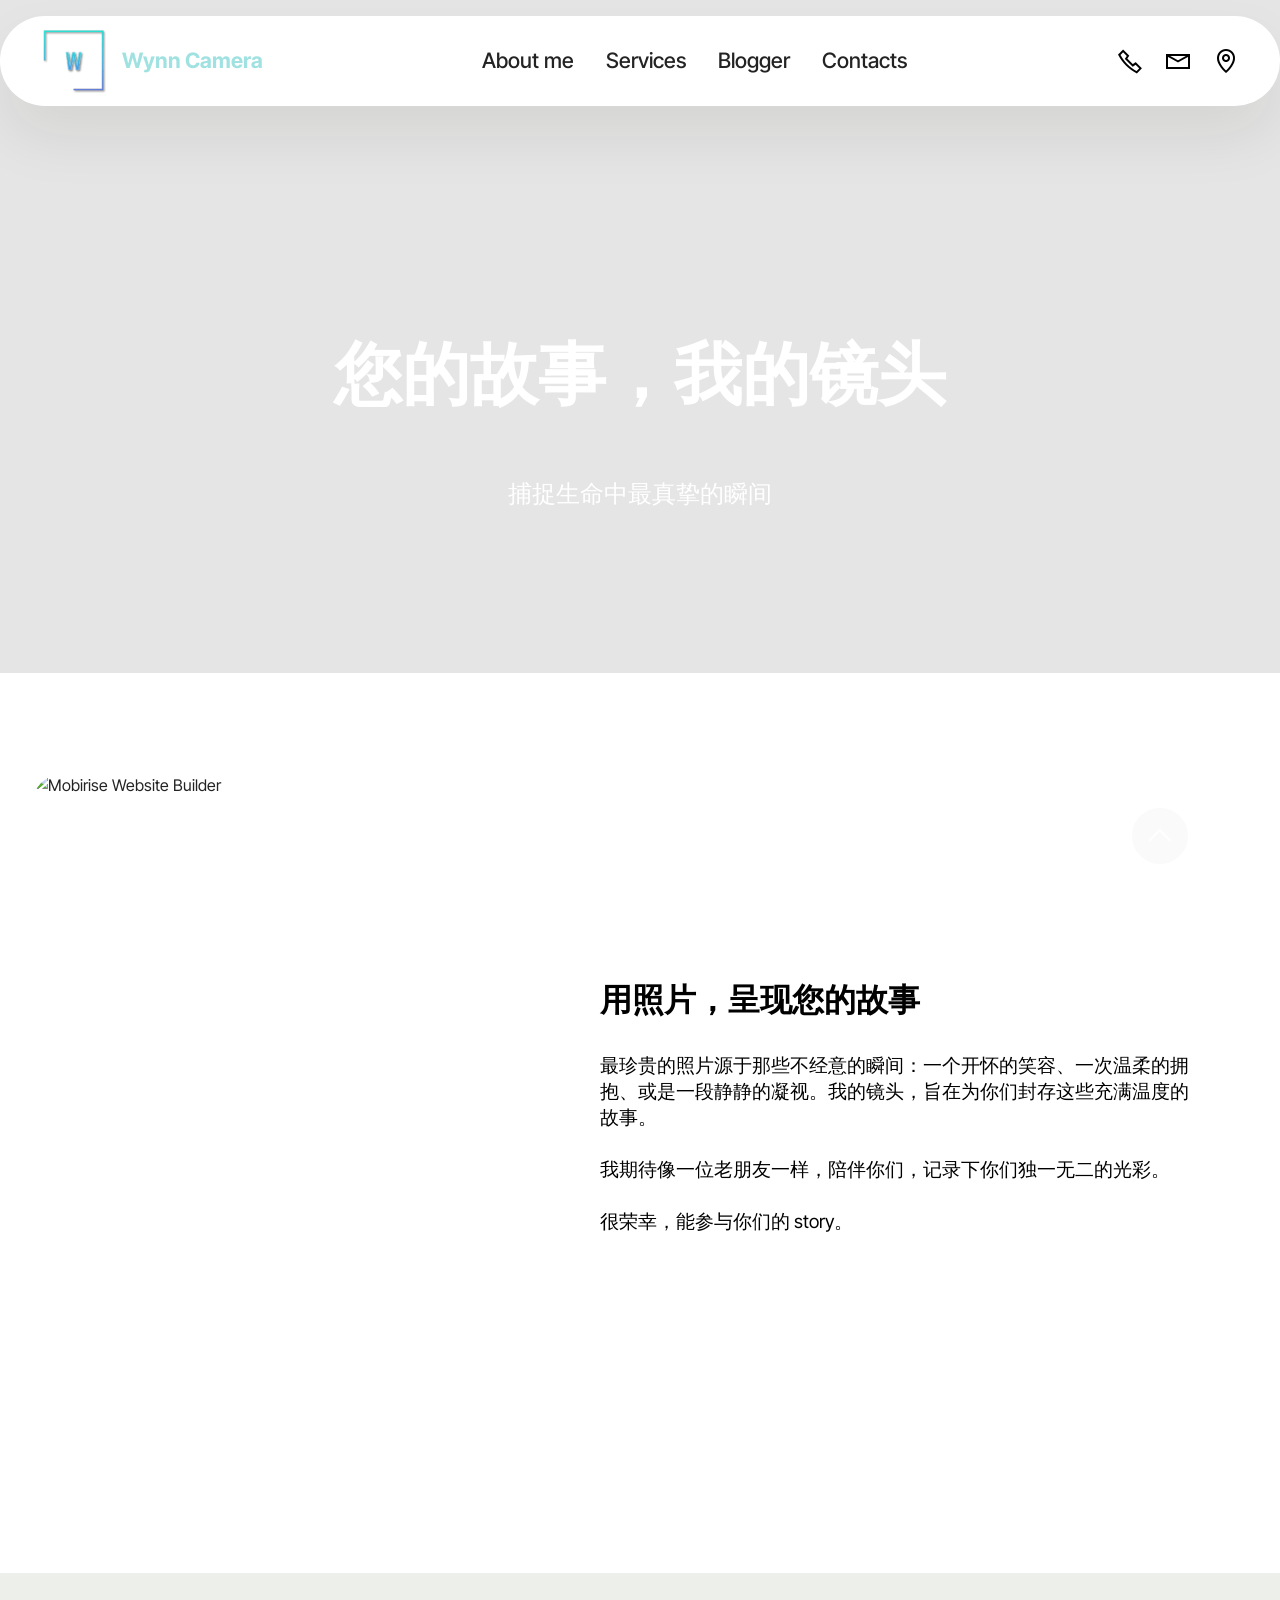
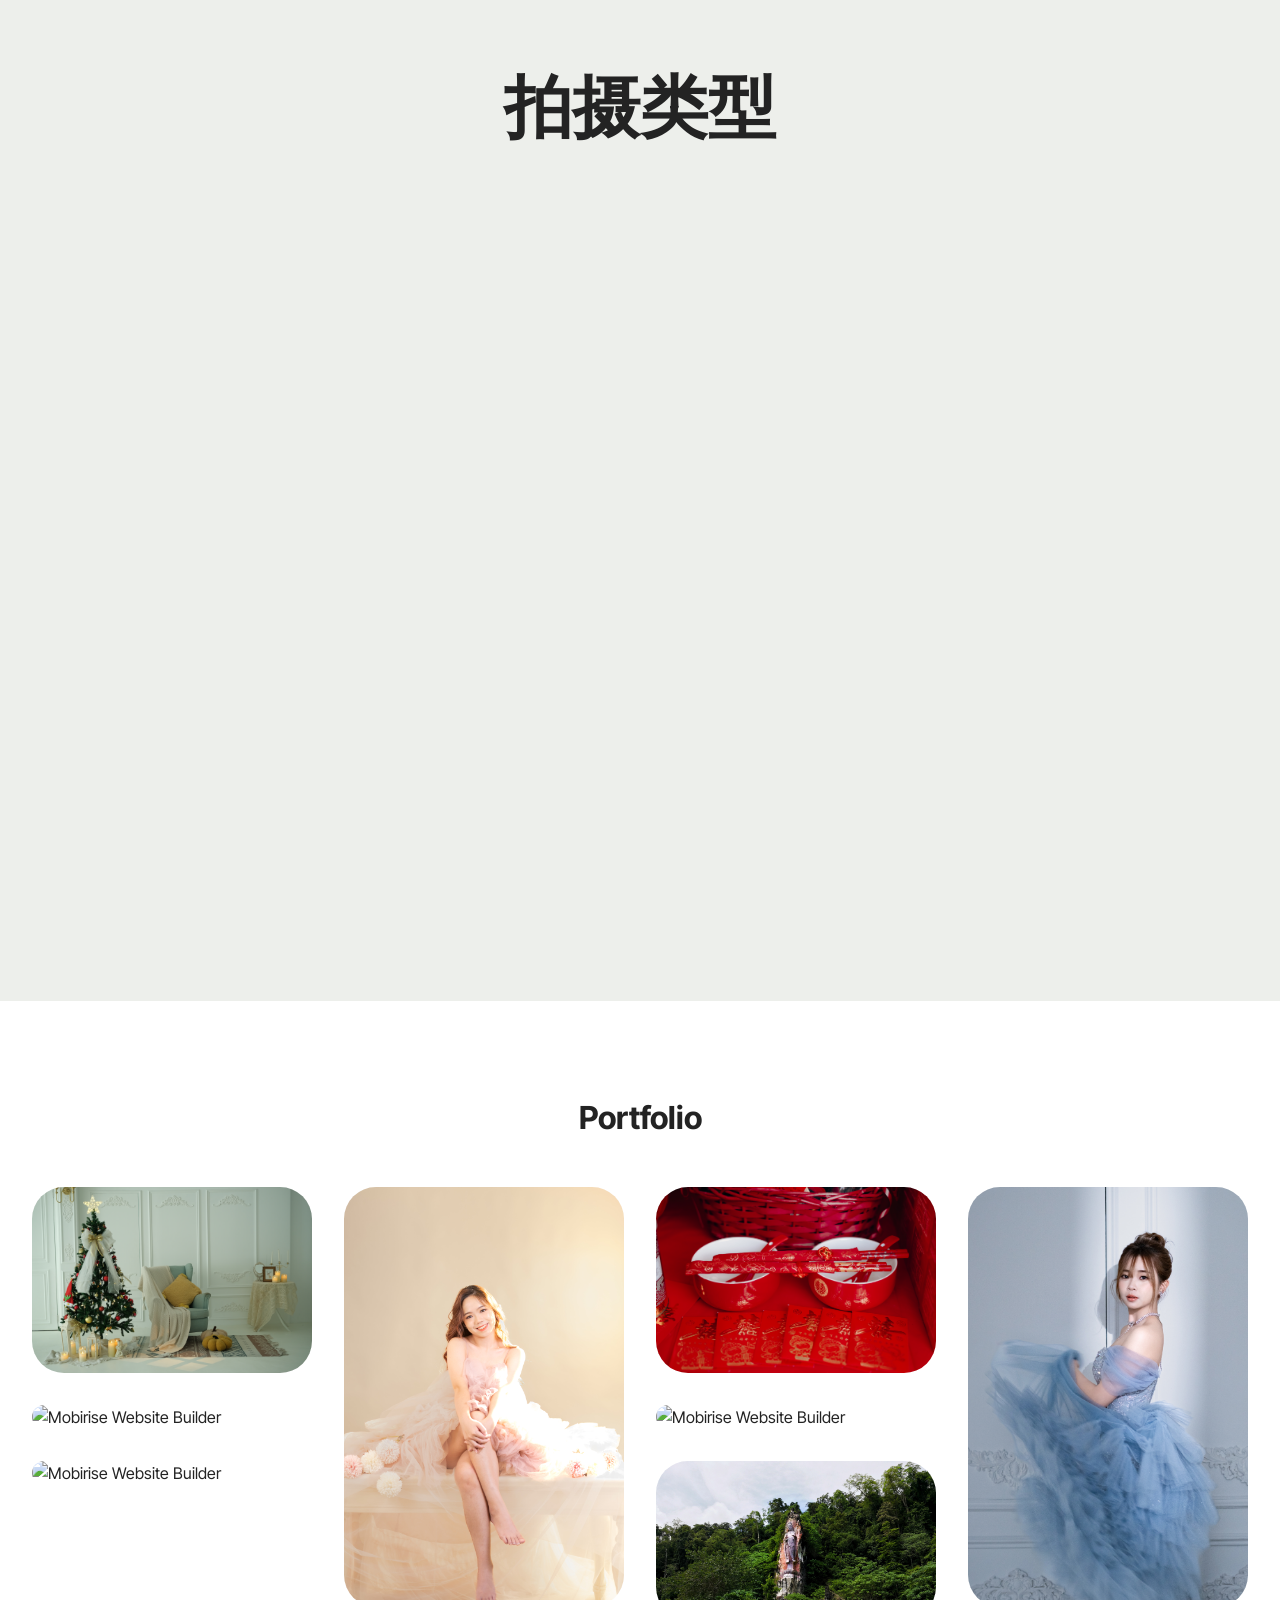
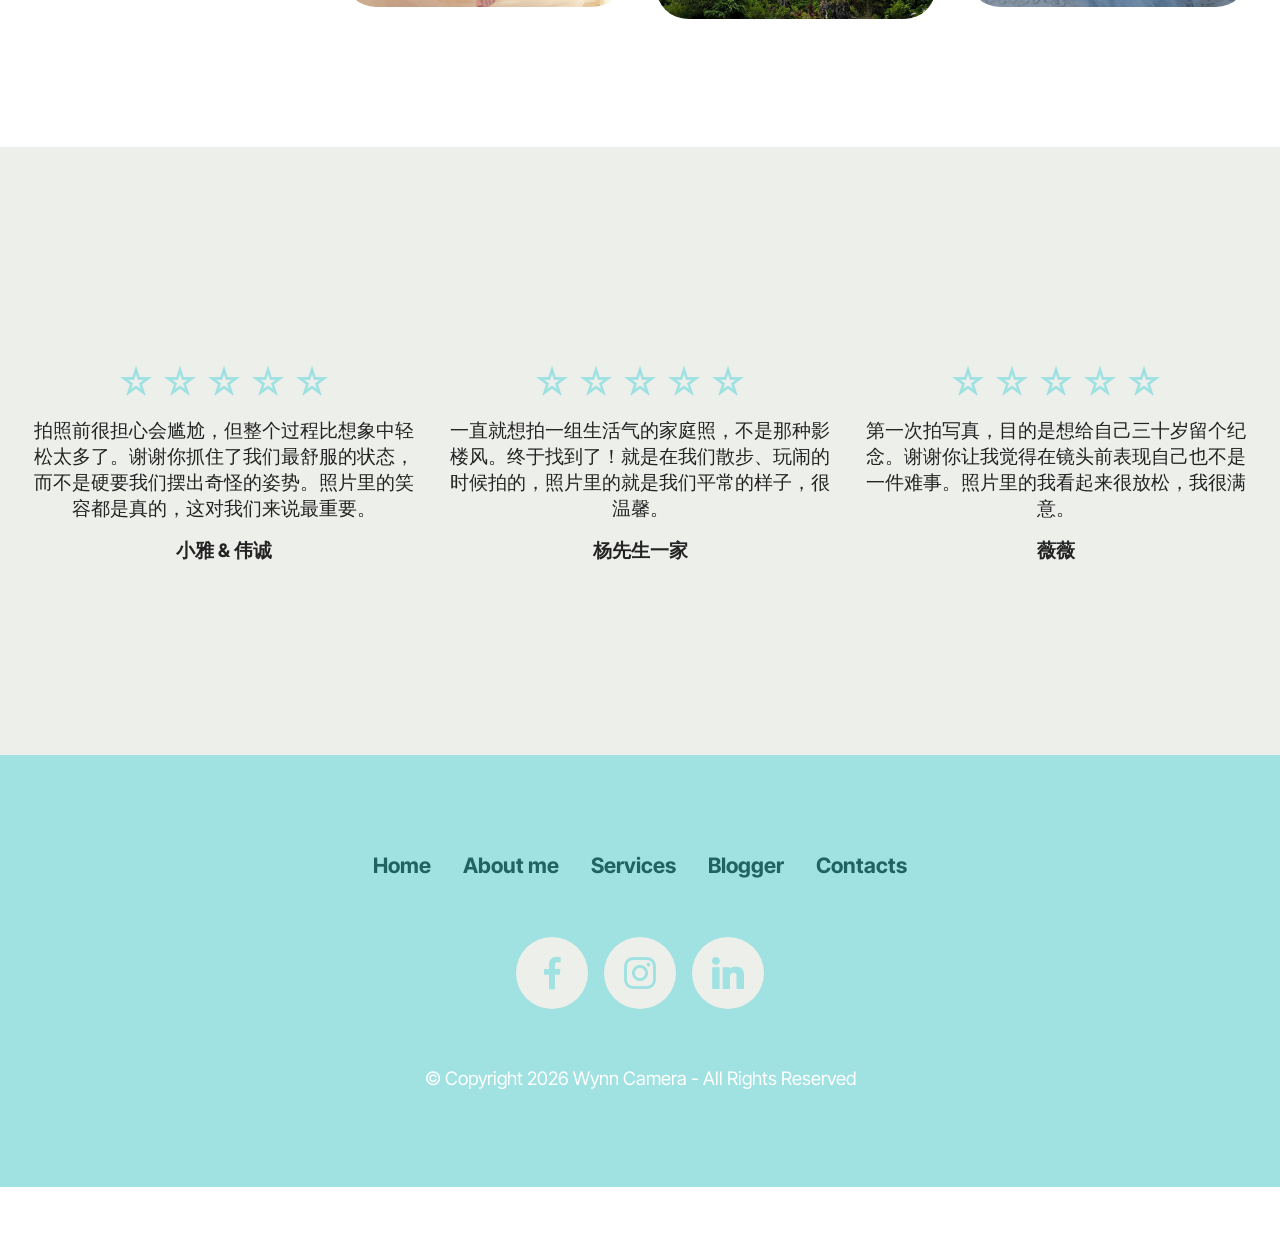
==== index.html @ 0cdae3e5 "create github pages" ====
<!DOCTYPE html>
<html  >
<head>
  <!-- Site made with Mobirise Website Builder v6.0.6, https://mobirise.com -->
  <meta charset="UTF-8">
  <meta http-equiv="X-UA-Compatible" content="IE=edge">
  <meta name="generator" content="Mobirise v6.0.6, mobirise.com">
  <meta name="twitter:card" content="summary_large_image"/>
  <meta name="twitter:image:src" content="assets/images/index-meta.png">
  <meta property="og:image" content="assets/images/index-meta.png">
  <meta name="twitter:title" content="Home">
  <meta name="viewport" content="width=device-width, initial-scale=1, minimum-scale=1">
  <link rel="shortcut icon" href="assets/images/picture1-96x95.png" type="image/x-icon">
  <meta name="description" content="我是Wynn，一名用镜头书写故事的摄影师。

我深信，最具感染力的影像，源于那些未加修饰的瞬间与真挚流露的情感。我的镜头，始终热衷于追寻这份真实——无论是婚礼上喜悦的泪水、家庭相聚时的欢声笑语，还是个人独处时的宁静沉思。

于我而言，每一次快门按下，都是一次心灵的对话。我致力于成为一个故事的忠实记录者，通过自然的光影和充满温度的构图，为您封存一段时光，酿造一份可供一生回味的记忆。

我期待与您相遇，共同创作。">
  
  
  <title>Home</title>
  <link rel="stylesheet" href="assets/web/assets/mobirise-icons2/mobirise2.css">
  <link rel="stylesheet" href="assets/bootstrap/css/bootstrap.min.css">
  <link rel="stylesheet" href="assets/bootstrap/css/bootstrap-grid.min.css">
  <link rel="stylesheet" href="assets/bootstrap/css/bootstrap-reboot.min.css">
  <link rel="stylesheet" href="assets/animatecss/animate.css">
  <link rel="stylesheet" href="assets/dropdown/css/style.css">
  <link rel="stylesheet" href="assets/socicon/css/styles.css">
  <link rel="stylesheet" href="assets/theme/css/style.css">
  <link rel="stylesheet" href="assets/gallery/style.css">
  <link rel="preload" href="https://fonts.googleapis.com/css?family=Inter+Tight:100,200,300,400,500,600,700,800,900,100i,200i,300i,400i,500i,600i,700i,800i,900i&display=swap" as="style" onload="this.onload=null;this.rel='stylesheet'">
  <noscript><link rel="stylesheet" href="https://fonts.googleapis.com/css?family=Inter+Tight:100,200,300,400,500,600,700,800,900,100i,200i,300i,400i,500i,600i,700i,800i,900i&display=swap"></noscript>
  <link rel="preload" as="style" href="assets/mobirise/css/mbr-additional.css?v=aPTUqn"><link rel="stylesheet" href="assets/mobirise/css/mbr-additional.css?v=aPTUqn" type="text/css">

  
  
  
</head>
<body>
  
  <section data-bs-version="5.1" class="menu menu2 cid-uWyZ0Zr5qA" once="menu" id="menu02-m">
	

	<nav class="navbar navbar-dropdown navbar-fixed-top navbar-expand-lg">
		<div class="container">
			<div class="navbar-brand">
				<span class="navbar-logo">
					<a href="index.html">
						<img src="assets/images/picture1-96x95.png" alt="Mobirise Website Builder" style="height: 4rem;">
					</a>
				</span>
				<span class="navbar-caption-wrap"><a class="navbar-caption text-warning text-primary display-4" href="index.html">Wynn Camera</a></span>
			</div>
			<button class="navbar-toggler" type="button" data-toggle="collapse" data-bs-toggle="collapse" data-target="#navbarSupportedContent" data-bs-target="#navbarSupportedContent" aria-controls="navbarNavAltMarkup" aria-expanded="false" aria-label="Toggle navigation">
				<div class="hamburger">
					<span></span>
					<span></span>
					<span></span>
					<span></span>
				</div>
			</button>
			<div class="collapse navbar-collapse" id="navbarSupportedContent">
				<ul class="navbar-nav nav-dropdown nav-right" data-app-modern-menu="true"><li class="nav-item"><a class="nav-link link text-black text-primary display-4" href="about.html">About me</a></li><li class="nav-item"><a class="nav-link link text-black text-primary display-4" href="services.html">Services</a></li><li class="nav-item">
						<a class="nav-link link text-black text-primary display-4" href="blogger.html" aria-expanded="false">Blogger</a>
					</li>
					
					<li class="nav-item">
						<a class="nav-link link text-black text-primary display-4" href="contact.html">Contacts</a>
					</li></ul>
				<div class="icons-menu">
					<a class="iconfont-wrapper" href="https://mobiri.se">
						<span class="p-2 mbr-iconfont mobi-mbri-phone mobi-mbri"></span>
					</a>
					<a class="iconfont-wrapper" href="https://mobiri.se">
						<span class="p-2 mbr-iconfont mobi-mbri-letter mobi-mbri"></span>
					</a>
					<a class="iconfont-wrapper" href="https://mobiri.se">
						<span class="p-2 mbr-iconfont mobi-mbri-map-pin mobi-mbri"></span>
					</a>
					
				</div>
				
			</div>
		</div>
	</nav>
</section>

<section data-bs-version="5.1" class="header16 cid-uWyzbHenG1" id="header17-a">
  
  <div class="mbr-overlay" style="opacity: 0.1; background-color: rgb(0, 0, 0);"></div>
  <div class="container-fluid">
    <div class="row">
      <div class="content-wrap col-12 col-md-12">
        <h1 class="mbr-section-title mbr-fonts-style mbr-white mb-4 display-1">
          <strong>您的故事，我的镜头<br></strong></h1>
        <h2 class="mbr-section-subtitle mbr-fonts-style mbr-white mb-4 display-5">
          <br>捕捉生命中最真挚的瞬间<br><br><br>
        </h2>
        
        
      </div>
    </div>
  </div>
</section>

<section data-bs-version="5.1" class="start article05 cid-uWz5OKNVXx mbr-fullscreen" id="article05-s">
  

  
  

  <div class="container">
    <div class="row justify-content-center align-items-center">
      <div class="col-12">
        <div class="card-wrapper">
          <div class="row">
            <div class="col-12 col-md-12 col-lg-5 image-wrapper">
              <img class="w-100" src="assets/images/dscf4453.png" alt="Mobirise Website Builder">
            </div>
            <div class="col-12 col-lg col-md-12">
              <div class="text-wrapper align-left">
                <h1 class="mbr-section-title mbr-fonts-style mb-4 display-2"><strong>用照片，呈现您的故事</strong></h1>
                <p class="mbr-text mbr-fonts-style mb-4 display-7">最珍贵的照片源于那些不经意的瞬间：一个开怀的笑容、一次温柔的拥抱、或是一段静静的凝视。我的镜头，旨在为你们封存这些充满温度的故事。
<br>
<br>我期待像一位老朋友一样，陪伴你们，记录下你们独一无二的光彩。
<br>
<br>很荣幸，能参与你们的 story。<br>
                </p>
                
              </div>
            </div>
          </div>
        </div>
      </div>
    </div>
  </div>
</section>

<section data-bs-version="5.1" class="features6 start cid-uWz5GoYG9D" id="features06-r">
	
	
	<div class="container">
		<div class="row justify-content-center">
			<div class="col-12 content-head">
				<div class="mbr-section-head mb-5">
					<h4 class="mbr-section-title mbr-fonts-style align-center mb-0 display-1"><strong>拍摄类型</strong></h4>
					
					
				</div>
			</div>
		</div>
		<div class="row">
			<div class="item features-image col-12 col-md-6 col-lg-4 active">
				<div class="item-wrapper">
					<div class="item-img">
						<img src="assets/images/dscf7198.jpg" alt="Mobirise Website Builder" data-slide-to="0" data-bs-slide-to="0">
					</div>
					<div class="item-content">
						<h5 class="item-title mbr-fonts-style display-5">
							<strong>室内外拍摄</strong></h5>
						<p class="mbr-text mbr-fonts-style display-7">
							自然光与专业棚的完美结合，诠释你最本真的美。
						</p>
						
					</div>
				</div>
			</div><div class="item features-image col-12 col-md-6 col-lg-4">
				<div class="item-wrapper">
					<div class="item-img">
						<img src="assets/images/dscf5207.jpg" alt="Mobirise Website Builder" data-slide-to="1" data-bs-slide-to="1">
					</div>
					<div class="item-content">
						<h5 class="item-title mbr-fonts-style display-5"><strong>现场跟拍</strong></h5>
						<p class="mbr-text mbr-fonts-style display-7">
							为你珍藏婚礼上每一个笑泪交织的真挚情感。
						</p>
						
					</div>
				</div>
			</div><div class="item features-image col-12 col-md-6 col-lg-4">
				<div class="item-wrapper">
					<div class="item-img">
						<img src="assets/images/1574707876144.jpeg" alt="Mobirise Website Builder" data-slide-to="2" data-bs-slide-to="2">
					</div>
					<div class="item-content">
						<h5 class="item-title mbr-fonts-style display-5"><strong>旅拍故事</strong></h5>
						<p class="mbr-text mbr-fonts-style display-7">
							带上爱情，我们去山川湖海，把故事写进照片里。<br>
						</p>
						
					</div>
				</div>
			</div>
			
			
		</div>
	</div>
</section>

<section data-bs-version="5.1" class="gallery1 mbr-gallery cid-uWCz6wbEHB" id="gallery02-1b">   
    
    

    <div class="container-fluid">
        <div class="row justify-content-center">
            <div class="col-12 content-head">
                <div class="mbr-section-head mb-5">
                    <h3 class="mbr-section-title mbr-fonts-style align-center m-0 display-2"><strong>Portfolio</strong></h3>
                    
                </div>
            </div>
        </div>
        <div class="row mbr-gallery mbr-masonry" data-masonry="{&quot;percentPosition&quot;: true }">
            <div class="col-12 col-md-6 col-lg-3 item gallery-image active">
                <div class="item-wrapper" data-toggle="modal" data-bs-toggle="modal" data-target="#uXhOfiPBO3-modal" data-bs-target="#uXhOfiPBO3-modal">
                    <img class="w-100" src="assets/images/dscf8295.jpg" alt="Mobirise Website Builder" data-slide-to="0" data-bs-slide-to="0" data-target="#lb-uXhOfiPBO3" data-bs-target="#lb-uXhOfiPBO3">
                    <div class="icon-wrapper">
                        <span class="mobi-mbri mobi-mbri-search mbr-iconfont mbr-iconfont-btn"></span>
                    </div>
                </div>
                
            </div><div class="col-12 col-md-6 col-lg-3 item gallery-image">
                <div class="item-wrapper" data-toggle="modal" data-bs-toggle="modal" data-target="#uXhOfiPBO3-modal" data-bs-target="#uXhOfiPBO3-modal">
                    <img class="w-100" src="assets/images/dscf7129.jpg" alt="Mobirise Website Builder" data-slide-to="1" data-bs-slide-to="1" data-target="#lb-uXhOfiPBO3" data-bs-target="#lb-uXhOfiPBO3">
                    <div class="icon-wrapper">
                        <span class="mobi-mbri mobi-mbri-search mbr-iconfont mbr-iconfont-btn"></span>
                    </div>
                </div>
                
            </div><div class="col-12 col-md-6 col-lg-3 item gallery-image">
                <div class="item-wrapper" data-toggle="modal" data-bs-toggle="modal" data-target="#uXhOfiPBO3-modal" data-bs-target="#uXhOfiPBO3-modal">
                    <img class="w-100" src="assets/images/dscf4944.jpg" alt="Mobirise Website Builder" data-slide-to="2" data-bs-slide-to="2" data-target="#lb-uXhOfiPBO3" data-bs-target="#lb-uXhOfiPBO3">
                    <div class="icon-wrapper">
                        <span class="mobi-mbri mobi-mbri-search mbr-iconfont mbr-iconfont-btn"></span>
                    </div>
                </div>
                
            </div>
            
            
            <div class="col-12 col-md-6 col-lg-3 item gallery-image">
                <div class="item-wrapper" data-toggle="modal" data-bs-toggle="modal" data-target="#uXhOfiPBO3-modal" data-bs-target="#uXhOfiPBO3-modal">
                    <img class="w-100" src="assets/images/pro-capture-one-31.jpg" alt="Mobirise Website Builder" data-slide-to="3" data-bs-slide-to="3" data-target="#lb-uXhOfiPBO3" data-bs-target="#lb-uXhOfiPBO3">
                    <div class="icon-wrapper">
                        <span class="mobi-mbri mobi-mbri-search mbr-iconfont mbr-iconfont-btn"></span>
                    </div>
                </div>
                
            </div>
            <div class="col-12 col-md-6 col-lg-3 item gallery-image">
                <div class="item-wrapper" data-toggle="modal" data-bs-toggle="modal" data-target="#uXhOfiPBO3-modal" data-bs-target="#uXhOfiPBO3-modal">
                    <img class="w-100" src="assets/images/dscf3987.jpg" alt="Mobirise Website Builder" data-slide-to="4" data-bs-slide-to="4" data-target="#lb-uXhOfiPBO3" data-bs-target="#lb-uXhOfiPBO3">
                    <div class="icon-wrapper">
                        <span class="mobi-mbri mobi-mbri-search mbr-iconfont mbr-iconfont-btn"></span>
                    </div>
                </div>
                
            </div>
            <div class="col-12 col-md-6 col-lg-3 item gallery-image">
                <div class="item-wrapper" data-toggle="modal" data-bs-toggle="modal" data-target="#uXhOfiPBO3-modal" data-bs-target="#uXhOfiPBO3-modal">
                    <img class="w-100" src="assets/images/dscf4231.jpg" alt="Mobirise Website Builder" data-slide-to="5" data-bs-slide-to="5" data-target="#lb-uXhOfiPBO3" data-bs-target="#lb-uXhOfiPBO3">
                    <div class="icon-wrapper">
                        <span class="mobi-mbri mobi-mbri-search mbr-iconfont mbr-iconfont-btn"></span>
                    </div>
                </div>
                
            </div><div class="col-12 col-md-6 col-lg-3 item gallery-image">
                <div class="item-wrapper" data-toggle="modal" data-bs-toggle="modal" data-target="#uXhOfiPBO3-modal" data-bs-target="#uXhOfiPBO3-modal">
                    <img class="w-100" src="assets/images/1572337314339.jpg" alt="Mobirise Website Builder" data-slide-to="6" data-bs-slide-to="6" data-target="#lb-uXhOfiPBO3" data-bs-target="#lb-uXhOfiPBO3">
                    <div class="icon-wrapper">
                        <span class="mobi-mbri mobi-mbri-search mbr-iconfont mbr-iconfont-btn"></span>
                    </div>
                </div>
                
            </div><div class="col-12 col-md-6 col-lg-3 item gallery-image">
                <div class="item-wrapper" data-toggle="modal" data-bs-toggle="modal" data-target="#uXhOfiPBO3-modal" data-bs-target="#uXhOfiPBO3-modal">
                    <img class="w-100" src="assets/images/20230628-dscf0939.jpg" alt="Mobirise Website Builder" data-slide-to="7" data-bs-slide-to="7" data-target="#lb-uXhOfiPBO3" data-bs-target="#lb-uXhOfiPBO3">
                    <div class="icon-wrapper">
                        <span class="mobi-mbri mobi-mbri-search mbr-iconfont mbr-iconfont-btn"></span>
                    </div>
                </div>
                
            </div>
            
        </div>

        <div class="modal mbr-slider" tabindex="-1" role="dialog" aria-hidden="true" id="uXhOfiPBO3-modal">
            <div class="modal-dialog" role="document">
                <div class="modal-content">
                    <div class="modal-body">
                        <div class="carousel slide" id="lb-uXhOfiPBO3" data-interval="5000" data-bs-interval="5000">
                            <div class="carousel-inner">
                                <div class="carousel-item active">
                                    <img class="d-block w-100" src="assets/images/dscf8295.jpg" alt="Mobirise Website Builder">
                                </div><div class="carousel-item">
                                    <img class="d-block w-100" src="assets/images/dscf7129.jpg" alt="Mobirise Website Builder">
                                </div><div class="carousel-item">
                                    <img class="d-block w-100" src="assets/images/dscf4944.jpg" alt="Mobirise Website Builder">
                                </div>
                                
                                
                                <div class="carousel-item">
                                    <img class="d-block w-100" src="assets/images/pro-capture-one-31.jpg" alt="Mobirise Website Builder">
                                </div>
                                <div class="carousel-item">
                                    <img class="d-block w-100" src="assets/images/dscf3987.jpg" alt="Mobirise Website Builder">
                                </div>
                                <div class="carousel-item">
                                    <img class="d-block w-100" src="assets/images/dscf4231.jpg" alt="Mobirise Website Builder">
                                </div><div class="carousel-item">
                                    <img class="d-block w-100" src="assets/images/1572337314339.jpg" alt="Mobirise Website Builder">
                                </div><div class="carousel-item">
                                    <img class="d-block w-100" src="assets/images/20230628-dscf0939.jpg" alt="Mobirise Website Builder">
                                </div>
                                
                            </div>
                            <ol class="carousel-indicators">
                                <li data-slide-to="0" data-bs-slide-to="0" class="active" data-target="#lb-uXhOfiPBO3" data-bs-target="#lb-uXhOfiPBO3"></li>
                                <li data-slide-to="1" data-bs-slide-to="1" data-target="#lb-uXhOfiPBO3" data-bs-target="#lb-uXhOfiPBO3"></li>
                                <li data-slide-to="2" data-bs-slide-to="2" data-target="#lb-uXhOfiPBO3" data-bs-target="#lb-uXhOfiPBO3"></li>
                                <li data-slide-to="3" data-bs-slide-to="3" data-target="#lb-uXhOfiPBO3" data-bs-target="#lb-uXhOfiPBO3"></li><li data-slide-to="4" data-bs-slide-to="4" data-target="#lb-uXhOfiPBO3" data-bs-target="#lb-uXhOfiPBO3"></li>
                                <li data-slide-to="5" data-bs-slide-to="5" data-target="#lb-uXhOfiPBO3" data-bs-target="#lb-uXhOfiPBO3"></li>
                                <li data-slide-to="6" data-bs-slide-to="6" data-target="#lb-uXhOfiPBO3" data-bs-target="#lb-uXhOfiPBO3"></li>
                                <li data-slide-to="7" data-bs-slide-to="7" data-target="#lb-uXhOfiPBO3" data-bs-target="#lb-uXhOfiPBO3"></li>
                            </ol>
                            <a role="button" href="" class="close" data-dismiss="modal" data-bs-dismiss="modal" aria-label="Close">
                            </a>
                            <a class="carousel-control-prev carousel-control" role="button" data-slide="prev" data-bs-slide="prev" href="#lb-uXhOfiPBO3">
                                <span class="mobi-mbri mobi-mbri-arrow-prev" aria-hidden="true"></span>
                                <span class="sr-only visually-hidden">Previous</span>
                            </a>
                            <a class="carousel-control-next carousel-control" role="button" data-slide="next" data-bs-slide="next" href="#lb-uXhOfiPBO3">
                                <span class="mobi-mbri mobi-mbri-arrow-next" aria-hidden="true"></span>
                                <span class="sr-only visually-hidden">Next</span>
                            </a>
                        </div>
                    </div>
                </div>
            </div>
        </div>
    </div>
</section>

<section data-bs-version="5.1" class="people02 cid-uWz65ax8fS" id="people02-t">
	

	
	
	<div class="container">
		<div class="row mb-5 justify-content-center">
			<div class="col-12 content-head">
				<h3 class="mbr-section-title mbr-fonts-style align-center mb-4 display-2">
					<strong>Testimonials</strong>
				</h3>
				
			</div>
		</div>
		<div class="row">
				<div class="item features-without-image col-12 col-md-6 col-lg-4 mb-5">
					<div class="item-wrapper">
						<div class="card-box align-center">
							<div class="iconfont-wrapper mb-3">
								<span class="mbr-iconfont mobi-mbri-star mobi-mbri"></span>
								<span class="mbr-iconfont mobi-mbri-star mobi-mbri"></span>
								<span class="mbr-iconfont mobi-mbri-star mobi-mbri"></span>
								<span class="mbr-iconfont mobi-mbri-star mobi-mbri"></span>
								<span class="mbr-iconfont mobi-mbri-star mobi-mbri"></span>
							</div>
							<h5 class="card-title mbr-fonts-style mb-3 display-7">
								拍照前很担心会尴尬，但整个过程比想象中轻松太多了。谢谢你抓住了我们最舒服的状态，而不是硬要我们摆出奇怪的姿势。照片里的笑容都是真的，这对我们来说最重要。
							</h5>
							<p class="card-text mbr-fonts-style mb-0 display-7"><strong>
								小雅 &amp; 伟诚
							</strong></p>
						</div>
					</div>
				</div>
				<div class="item features-without-image col-12 col-md-6 col-lg-4 mb-5">
					<div class="item-wrapper">
						<div class="card-box align-center">
							<div class="iconfont-wrapper mb-3">
								<span class="mbr-iconfont mobi-mbri-star mobi-mbri"></span>
								<span class="mbr-iconfont mobi-mbri-star mobi-mbri"></span>
								<span class="mbr-iconfont mobi-mbri-star mobi-mbri"></span>
								<span class="mbr-iconfont mobi-mbri-star mobi-mbri"></span>
								<span class="mbr-iconfont mobi-mbri-star mobi-mbri"></span>
							</div>
							<h5 class="card-title mbr-fonts-style mb-3 display-7">
								一直就想拍一组生活气的家庭照，不是那种影楼风。终于找到了！就是在我们散步、玩闹的时候拍的，照片里的就是我们平常的样子，很温馨。
							</h5>
							<p class="card-text mbr-fonts-style mb-0 display-7"><strong>
								杨先生一家
							</strong></p>
						</div>
					</div>
				</div>
				<div class="item features-without-image col-12 col-md-6 col-lg-4 mb-5">
					<div class="item-wrapper">
						<div class="card-box align-center">
							<div class="iconfont-wrapper mb-3">
								<span class="mbr-iconfont mobi-mbri-star mobi-mbri"></span>
								<span class="mbr-iconfont mobi-mbri-star mobi-mbri"></span>
								<span class="mbr-iconfont mobi-mbri-star mobi-mbri"></span>
								<span class="mbr-iconfont mobi-mbri-star mobi-mbri"></span>
								<span class="mbr-iconfont mobi-mbri-star mobi-mbri"></span>
							</div>
							<h5 class="card-title mbr-fonts-style mb-3 display-7">
								第一次拍写真，目的是想给自己三十岁留个纪念。谢谢你让我觉得在镜头前表现自己也不是一件难事。照片里的我看起来很放松，我很满意。
							</h5>
							<p class="card-text mbr-fonts-style mb-0 display-7"><strong>
								薇薇
							</strong></p>
						</div>
					</div>
				</div>
			</div>
		<div class="row mt-0 mt-md-5">
			
		</div>
	</div>
</section>

<section data-bs-version="5.1" class="footer3 cid-uWyyE45vuh" once="footers" id="footer03-7">

        

    

    <div class="container">
        <div class="row">
            <div class="row-links">
                <ul class="header-menu">
                  
                  
                  
                  
                <li class="header-menu-item mbr-fonts-style display-4"><a href="index.html" class="text-primary"><strong>Home</strong></a></li><li class="header-menu-item mbr-fonts-style display-4"><a href="about.html" class="text-primary"><strong>About me</strong></a></li><li class="header-menu-item mbr-fonts-style display-4"><a href="services.html" class="text-primary"><strong>Services</strong></a></li><li class="header-menu-item mbr-fonts-style display-4"><a href="blogger.html" class="text-primary"><strong>Blogger</strong></a></li><li class="header-menu-item mbr-fonts-style display-4"><a href="contact.html" class="text-primary"><strong>Contacts</strong></a></li></ul>
              </div>

            <div class="col-12 mt-4">
                <div class="social-row">
                    <div class="soc-item">
                        <a href="https://mobiri.se/" target="_blank">
                            <span class="mbr-iconfont socicon socicon-facebook display-7"></span>
                        </a>
                    </div>
                    <div class="soc-item">
                        <a href="https://mobiri.se/" target="_blank">
                            <span class="mbr-iconfont socicon-instagram socicon"></span>
                        </a>
                    </div>
                    <div class="soc-item">
                        <a href="https://mobiri.se/" target="_blank">
                            <span class="mbr-iconfont socicon-linkedin socicon"></span>
                        </a>
                    </div>
                    
                    
                </div>
            </div>
            <div class="col-12 mt-5">
                <p class="mbr-fonts-style copyright display-7">
                    © Copyright 2026 Wynn Camera - All Rights Reserved
                </p>
            </div>
        </div>
    </div>
</section><section class="display-7" style="padding: 0;align-items: center;justify-content: center;flex-wrap: wrap;    align-content: center;display: flex;position: relative;height: 4rem;"><a href="https://mobiri.se/4191518" style="flex: 1 1;height: 4rem;position: absolute;width: 100%;z-index: 1;"><img alt="" style="height: 4rem;" src="[data-uri]"></a><p style="margin: 0;text-align: center;" class="display-7">&#8204;</p><a style="z-index:1" href="https://mobirise.com">Mobirise.com </a></section><script src="assets/bootstrap/js/bootstrap.bundle.min.js"></script>  <script src="assets/smoothscroll/smooth-scroll.js"></script>  <script src="assets/ytplayer/index.js"></script>  <script src="assets/dropdown/js/navbar-dropdown.js"></script>  <script src="assets/masonry/masonry.pkgd.min.js"></script>  <script src="assets/imagesloaded/imagesloaded.pkgd.min.js"></script>  <script src="assets/theme/js/script.js"></script>  <script src="assets/gallery/player.min.js"></script>  <script src="assets/gallery/script.js"></script>  
  
  
 <div id="scrollToTop" class="scrollToTop mbr-arrow-up"><a style="text-align: center;"><i class="mbr-arrow-up-icon mbr-arrow-up-icon-cm cm-icon cm-icon-smallarrow-up"></i></a></div>
    <input name="animation" type="hidden">
  </body>
</html>
---- assets/web/assets/mobirise-icons2/mobirise2.css ----
@font-face {
  font-family: 'Moririse2';
  font-display: swap;
  src:  url('mobirise2.eot?f2bix4');
  src:  url('mobirise2.eot?f2bix4#iefix') format('embedded-opentype'),
    url('mobirise2.ttf?f2bix4') format('truetype'),
    url('mobirise2.woff?f2bix4') format('woff'),
    url('mobirise2.svg?f2bix4#mobirise2') format('svg');
  font-weight: normal;
  font-style: normal;
}

[class^="mobi-"], [class*=" mobi-"] {
  /* use !important to prevent issues with browser extensions that change fonts */
  font-family: 'Moririse2' !important;
  speak: none;
  font-style: normal;
  font-weight: normal;
  font-variant: normal;
  text-transform: none;
  line-height: 1;

  /* Better Font Rendering =========== */
  -webkit-font-smoothing: antialiased;
  -moz-osx-font-smoothing: grayscale;
}

.mobi-mbri-add-submenu:before {
  content: "\e900";
}
.mobi-mbri-alert:before {
  content: "\e901";
}
.mobi-mbri-align-center:before {
  content: "\e902";
}
.mobi-mbri-align-justify:before {
  content: "\e903";
}
.mobi-mbri-align-left:before {
  content: "\e904";
}
.mobi-mbri-align-right:before {
  content: "\e905";
}
.mobi-mbri-android:before {
  content: "\e906";
}
.mobi-mbri-apple:before {
  content: "\e907";
}
.mobi-mbri-arrow-down:before {
  content: "\e908";
}
.mobi-mbri-arrow-next:before {
  content: "\e909";
}
.mobi-mbri-arrow-prev:before {
  content: "\e90a";
}
.mobi-mbri-arrow-up:before {
  content: "\e90b";
}
.mobi-mbri-bold:before {
  content: "\e90c";
}
.mobi-mbri-bookmark:before {
  content: "\e90d";
}
.mobi-mbri-bootstrap:before {
  content: "\e90e";
}
.mobi-mbri-briefcase:before {
  content: "\e90f";
}
.mobi-mbri-browse:before {
  content: "\e910";
}
.mobi-mbri-bulleted-list:before {
  content: "\e911";
}
.mobi-mbri-calendar:before {
  content: "\e912";
}
.mobi-mbri-camera:before {
  content: "\e913";
}
.mobi-mbri-cart-add:before {
  content: "\e914";
}
.mobi-mbri-cart-full:before {
  content: "\e915";
}
.mobi-mbri-cash:before {
  content: "\e916";
}
.mobi-mbri-change-style:before {
  content: "\e917";
}
.mobi-mbri-chat:before {
  content: "\e918";
}
.mobi-mbri-clock:before {
  content: "\e919";
}
.mobi-mbri-close:before {
  content: "\e91a";
}
.mobi-mbri-cloud:before {
  content: "\e91b";
}
.mobi-mbri-code:before {
  content: "\e91c";
}
.mobi-mbri-contact-form:before {
  content: "\e91d";
}
.mobi-mbri-credit-card:before {
  content: "\e91e";
}
.mobi-mbri-cursor-click:before {
  content: "\e91f";
}
.mobi-mbri-cust-feedback:before {
  content: "\e920";
}
.mobi-mbri-database:before {
  content: "\e921";
}
.mobi-mbri-delivery:before {
  content: "\e922";
}
.mobi-mbri-desktop:before {
  content: "\e923";
}
.mobi-mbri-devices:before {
  content: "\e924";
}
.mobi-mbri-down:before {
  content: "\e925";
}
.mobi-mbri-download-2:before {
  content: "\e926";
}
.mobi-mbri-download:before {
  content: "\e927";
}
.mobi-mbri-drag-n-drop-2:before {
  content: "\e928";
}
.mobi-mbri-drag-n-drop:before {
  content: "\e929";
}
.mobi-mbri-edit-2:before {
  content: "\e92a";
}
.mobi-mbri-edit:before {
  content: "\e92b";
}
.mobi-mbri-error:before {
  content: "\e92c";
}
.mobi-mbri-extension:before {
  content: "\e92d";
}
.mobi-mbri-features:before {
  content: "\e92e";
}
.mobi-mbri-file:before {
  content: "\e92f";
}
.mobi-mbri-flag:before {
  content: "\e930";
}
.mobi-mbri-folder:before {
  content: "\e931";
}
.mobi-mbri-gift:before {
  content: "\e932";
}
.mobi-mbri-github:before {
  content: "\e933";
}
.mobi-mbri-globe-2:before {
  content: "\e934";
}
.mobi-mbri-globe:before {
  content: "\e935";
}
.mobi-mbri-growing-chart:before {
  content: "\e936";
}
.mobi-mbri-hearth:before {
  content: "\e937";
}
.mobi-mbri-help:before {
  content: "\e938";
}
.mobi-mbri-home:before {
  content: "\e939";
}
.mobi-mbri-hot-cup:before {
  content: "\e93a";
}
.mobi-mbri-idea:before {
  content: "\e93b";
}
.mobi-mbri-image-gallery:before {
  content: "\e93c";
}
.mobi-mbri-image-slider:before {
  content: "\e93d";
}
.mobi-mbri-info:before {
  content: "\e93e";
}
.mobi-mbri-italic:before {
  content: "\e93f";
}
.mobi-mbri-key:before {
  content: "\e940";
}
.mobi-mbri-laptop:before {
  content: "\e941";
}
.mobi-mbri-layers:before {
  content: "\e942";
}
.mobi-mbri-left-right:before {
  content: "\e943";
}
.mobi-mbri-left:before {
  content: "\e944";
}
.mobi-mbri-letter:before {
  content: "\e945";
}
.mobi-mbri-like:before {
  content: "\e946";
}
.mobi-mbri-link:before {
  content: "\e947";
}
.mobi-mbri-lock:before {
  content: "\e948";
}
.mobi-mbri-login:before {
  content: "\e949";
}
.mobi-mbri-logout:before {
  content: "\e94a";
}
.mobi-mbri-magic-stick:before {
  content: "\e94b";
}
.mobi-mbri-map-pin:before {
  content: "\e94c";
}
.mobi-mbri-menu:before {
  content: "\e94d";
}
.mobi-mbri-mobile-2:before {
  content: "\e94e";
}
.mobi-mbri-mobile-horizontal:before {
  content: "\e94f";
}
.mobi-mbri-mobile:before {
  content: "\e950";
}
.mobi-mbri-mobirise:before {
  content: "\e951";
}
.mobi-mbri-more-horizontal:before {
  content: "\e952";
}
.mobi-mbri-more-vertical:before {
  content: "\e953";
}
.mobi-mbri-music:before {
  content: "\e954";
}
.mobi-mbri-new-file:before {
  content: "\e955";
}
.mobi-mbri-numbered-list:before {
  content: "\e956";
}
.mobi-mbri-opened-folder:before {
  content: "\e957";
}
.mobi-mbri-pages:before {
  content: "\e958";
}
.mobi-mbri-paper-plane:before {
  content: "\e959";
}
.mobi-mbri-paperclip:before {
  content: "\e95a";
}
.mobi-mbri-phone:before {
  content: "\e95b";
}
.mobi-mbri-photo:before {
  content: "\e95c";
}
.mobi-mbri-photos:before {
  content: "\e95d";
}
.mobi-mbri-pin:before {
  content: "\e95e";
}
.mobi-mbri-play:before {
  content: "\e95f";
}
.mobi-mbri-plus:before {
  content: "\e960";
}
.mobi-mbri-preview:before {
  content: "\e961";
}
.mobi-mbri-print:before {
  content: "\e962";
}
.mobi-mbri-protect:before {
  content: "\e963";
}
.mobi-mbri-question:before {
  content: "\e964";
}
.mobi-mbri-quote-left:before {
  content: "\e965";
}
.mobi-mbri-quote-right:before {
  content: "\e966";
}
.mobi-mbri-redo:before {
  content: "\e967";
}
.mobi-mbri-refresh:before {
  content: "\e968";
}
.mobi-mbri-responsive-2:before {
  content: "\e969";
}
.mobi-mbri-responsive:before {
  content: "\e96a";
}
.mobi-mbri-right:before {
  content: "\e96b";
}
.mobi-mbri-rocket:before {
  content: "\e96c";
}
.mobi-mbri-sad-face:before {
  content: "\e96d";
}
.mobi-mbri-sale:before {
  content: "\e96e";
}
.mobi-mbri-save:before {
  content: "\e96f";
}
.mobi-mbri-search:before {
  content: "\e970";
}
.mobi-mbri-setting-2:before {
  content: "\e971";
}
.mobi-mbri-setting-3:before {
  content: "\e972";
}
.mobi-mbri-setting:before {
  content: "\e973";
}
.mobi-mbri-share:before {
  content: "\e974";
}
.mobi-mbri-shopping-bag:before {
  content: "\e975";
}
.mobi-mbri-shopping-basket:before {
  content: "\e976";
}
.mobi-mbri-shopping-cart:before {
  content: "\e977";
}
.mobi-mbri-sites:before {
  content: "\e978";
}
.mobi-mbri-smile-face:before {
  content: "\e979";
}
.mobi-mbri-speed:before {
  content: "\e97a";
}
.mobi-mbri-star:before {
  content: "\e97b";
}
.mobi-mbri-success:before {
  content: "\e97c";
}
.mobi-mbri-sun:before {
  content: "\e97d";
}
.mobi-mbri-sun2:before {
  content: "\e97e";
}
.mobi-mbri-tablet-vertical:before {
  content: "\e97f";
}
.mobi-mbri-tablet:before {
  content: "\e980";
}
.mobi-mbri-target:before {
  content: "\e981";
}
.mobi-mbri-timer:before {
  content: "\e982";
}
.mobi-mbri-to-ftp:before {
  content: "\e983";
}
.mobi-mbri-to-local-drive:before {
  content: "\e984";
}
.mobi-mbri-touch-swipe:before {
  content: "\e985";
}
.mobi-mbri-touch:before {
  content: "\e986";
}
.mobi-mbri-trash:before {
  content: "\e987";
}
.mobi-mbri-underline:before {
  content: "\e988";
}
.mobi-mbri-undo:before {
  content: "\e989";
}
.mobi-mbri-unlink:before {
  content: "\e98a";
}
.mobi-mbri-unlock:before {
  content: "\e98b";
}
.mobi-mbri-up-down:before {
  content: "\e98c";
}
.mobi-mbri-up:before {
  content: "\e98d";
}
.mobi-mbri-update:before {
  content: "\e98e";
}
.mobi-mbri-upload-2:before {
  content: "\e98f";
}
.mobi-mbri-upload:before {
  content: "\e990";
}
.mobi-mbri-user-2:before {
  content: "\e991";
}
.mobi-mbri-user:before {
  content: "\e992";
}
.mobi-mbri-users:before {
  content: "\e993";
}
.mobi-mbri-video-play:before {
  content: "\e994";
}
.mobi-mbri-video:before {
  content: "\e995";
}
.mobi-mbri-watch:before {
  content: "\e996";
}
.mobi-mbri-website-theme-2:before {
  content: "\e997";
}
.mobi-mbri-website-theme:before {
  content: "\e998";
}
.mobi-mbri-wifi:before {
  content: "\e999";
}
.mobi-mbri-windows:before {
  content: "\e99a";
}
.mobi-mbri-zoom-in:before {
  content: "\e99b";
}
.mobi-mbri-zoom-out:before {
  content: "\e99c";
}
---- assets/dropdown/css/style.css ----
.navbar-dropdown {
  left: 0;
  padding: 0;
  position: absolute;
  right: 0;
  top: 0;
  transition: all 0.45s ease;
  z-index: 1030;
  background: #282828; }
  .navbar-dropdown .navbar-logo {
    margin-right: 0.8rem;
    transition: margin 0.3s ease-in-out;
    vertical-align: middle; }
    .navbar-dropdown .navbar-logo img {
      height: 3.125rem;
      transition: all 0.3s ease-in-out; }
    .navbar-dropdown .navbar-logo.mbr-iconfont {
      font-size: 3.125rem;
      line-height: 3.125rem; }
  .navbar-dropdown .navbar-caption {
    font-weight: 700;
    white-space: normal;
    vertical-align: -4px;
    line-height: 3.125rem !important; }
    .navbar-dropdown .navbar-caption, .navbar-dropdown .navbar-caption:hover {
      color: inherit;
      text-decoration: none; }
  .navbar-dropdown .mbr-iconfont + .navbar-caption {
    vertical-align: -1px; }
  .navbar-dropdown.navbar-fixed-top {
    position: fixed; }
  .navbar-dropdown .navbar-brand span {
    vertical-align: -4px; }
  .navbar-dropdown.bg-color.transparent {
    background: none; }
  .navbar-dropdown.navbar-short .navbar-brand {
    padding: 0.625rem 0; }
    .navbar-dropdown.navbar-short .navbar-brand span {
      vertical-align: -1px; }
  .navbar-dropdown.navbar-short .navbar-caption {
    line-height: 2.375rem !important;
    vertical-align: -2px; }
  .navbar-dropdown.navbar-short .navbar-logo {
    margin-right: 0.5rem; }
    .navbar-dropdown.navbar-short .navbar-logo img {
      height: 2.375rem; }
    .navbar-dropdown.navbar-short .navbar-logo.mbr-iconfont {
      font-size: 2.375rem;
      line-height: 2.375rem; }
  .navbar-dropdown.navbar-short .mbr-table-cell {
    height: 3.625rem; }
  .navbar-dropdown .navbar-close {
    left: 0.6875rem;
    position: fixed;
    top: 0.75rem;
    z-index: 1000; }
  .navbar-dropdown .hamburger-icon {
    content: "";
    display: inline-block;
    vertical-align: middle;
    width: 16px;
    -webkit-box-shadow: 0 -6px 0 1px #282828,0 0 0 1px #282828,0 6px 0 1px #282828;
    -moz-box-shadow: 0 -6px 0 1px #282828,0 0 0 1px #282828,0 6px 0 1px #282828;
    box-shadow: 0 -6px 0 1px #282828,0 0 0 1px #282828,0 6px 0 1px #282828; }

.dropdown-menu .dropdown-toggle[data-toggle="dropdown-submenu"]::after {
  border-bottom: 0.35em solid transparent;
  border-left: 0.35em solid;
  border-right: 0;
  border-top: 0.35em solid transparent;
  margin-left: 0.3rem; }

.dropdown-menu .dropdown-item:focus {
  outline: 0; }

.nav-dropdown {
  font-size: 0.75rem;
  font-weight: 500;
  height: auto !important; }
  .nav-dropdown .nav-btn {
    padding-left: 1rem; }
  .nav-dropdown .link {
    margin: .667em 1.667em;
    font-weight: 500;
    padding: 0;
    transition: color .2s ease-in-out; }
    .nav-dropdown .link.dropdown-toggle {
      margin-right: 2.583em; }
      .nav-dropdown .link.dropdown-toggle::after {
        margin-left: .25rem;
        border-top: 0.35em solid;
        border-right: 0.35em solid transparent;
        border-left: 0.35em solid transparent;
        border-bottom: 0; }
      .nav-dropdown .link.dropdown-toggle[aria-expanded="true"] {
        margin: 0;
        padding: 0.667em 3.263em  0.667em 1.667em; }
  .nav-dropdown .link::after,
  .nav-dropdown .dropdown-item::after {
    color: inherit; }
  .nav-dropdown .btn {
    font-size: 0.75rem;
    font-weight: 700;
    letter-spacing: 0;
    margin-bottom: 0;
    padding-left: 1.25rem;
    padding-right: 1.25rem; }
  .nav-dropdown .dropdown-menu {
    border-radius: 0;
    border: 0;
    left: 0;
    margin: 0;
    padding-bottom: 1.25rem;
    padding-top: 1.25rem;
    position: relative; }
  .nav-dropdown .dropdown-submenu {
    margin-left: 0.125rem;
    top: 0; }
  .nav-dropdown .dropdown-item {
    font-weight: 500;
    line-height: 2;
    padding: 0.3846em 4.615em 0.3846em 1.5385em;
    position: relative;
    transition: color .2s ease-in-out, background-color .2s ease-in-out; }
    .nav-dropdown .dropdown-item::after {
      margin-top: -0.3077em;
      position: absolute;
      right: 1.1538em;
      top: 50%; }
    .nav-dropdown .dropdown-item:focus, .nav-dropdown .dropdown-item:hover {
      background: none; }

@media (max-width: 767px) {
  .nav-dropdown.navbar-toggleable-sm {
    bottom: 0;
    display: none;
    left: 0;
    overflow-x: hidden;
    position: fixed;
    top: 0;
    transform: translateX(-100%);
    -ms-transform: translateX(-100%);
    -webkit-transform: translateX(-100%);
    width: 18.75rem;
    z-index: 999; } }
.nav-dropdown.navbar-toggleable-xl {
  bottom: 0;
  display: none;
  left: 0;
  overflow-x: hidden;
  position: fixed;
  top: 0;
  transform: translateX(-100%);
  -ms-transform: translateX(-100%);
  -webkit-transform: translateX(-100%);
  width: 18.75rem;
  z-index: 999; }

.nav-dropdown-sm {
  display: block !important;
  overflow-x: hidden;
  overflow: auto;
  padding-top: 3.875rem; }
  .nav-dropdown-sm::after {
    content: "";
    display: block;
    height: 3rem;
    width: 100%; }
  .nav-dropdown-sm.collapse.in ~ .navbar-close {
    display: block !important; }
  .nav-dropdown-sm.collapsing, .nav-dropdown-sm.collapse.in {
    transform: translateX(0);
    -ms-transform: translateX(0);
    -webkit-transform: translateX(0);
    transition: all 0.25s ease-out;
    -webkit-transition: all 0.25s ease-out;
    background: #282828; }
  .nav-dropdown-sm.collapsing[aria-expanded="false"] {
    transform: translateX(-100%);
    -ms-transform: translateX(-100%);
    -webkit-transform: translateX(-100%); }
  .nav-dropdown-sm .nav-item {
    display: block;
    margin-left: 0 !important;
    padding-left: 0; }
  .nav-dropdown-sm .link,
  .nav-dropdown-sm .dropdown-item {
    border-top: 1px dotted rgba(255, 255, 255, 0.1);
    font-size: 0.8125rem;
    line-height: 1.6;
    margin: 0 !important;
    padding: 0.875rem 2.4rem 0.875rem 1.5625rem !important;
    position: relative;
    white-space: normal; }
    .nav-dropdown-sm .link:focus, .nav-dropdown-sm .link:hover,
    .nav-dropdown-sm .dropdown-item:focus,
    .nav-dropdown-sm .dropdown-item:hover {
      background: rgba(0, 0, 0, 0.2) !important;
      color: #c0a375; }
  .nav-dropdown-sm .nav-btn {
    position: relative;
    padding: 1.5625rem 1.5625rem 0 1.5625rem; }
    .nav-dropdown-sm .nav-btn::before {
      border-top: 1px dotted rgba(255, 255, 255, 0.1);
      content: "";
      left: 0;
      position: absolute;
      top: 0;
      width: 100%; }
    .nav-dropdown-sm .nav-btn + .nav-btn {
      padding-top: 0.625rem; }
      .nav-dropdown-sm .nav-btn + .nav-btn::before {
        display: none; }
  .nav-dropdown-sm .btn {
    padding: 0.625rem 0; }
  .nav-dropdown-sm .dropdown-toggle[data-toggle="dropdown-submenu"]::after {
    margin-left: .25rem;
    border-top: 0.35em solid;
    border-right: 0.35em solid transparent;
    border-left: 0.35em solid transparent;
    border-bottom: 0; }
  .nav-dropdown-sm .dropdown-toggle[data-toggle="dropdown-submenu"][aria-expanded="true"]::after {
    border-top: 0;
    border-right: 0.35em solid transparent;
    border-left: 0.35em solid transparent;
    border-bottom: 0.35em solid; }
  .nav-dropdown-sm .dropdown-menu {
    margin: 0;
    padding: 0;
    position: relative;
    top: 0;
    left: 0;
    width: 100%;
    border: 0;
    float: none;
    border-radius: 0;
    background: none; }
  .nav-dropdown-sm .dropdown-submenu {
    left: 100%;
    margin-left: 0.125rem;
    margin-top: -1.25rem;
    top: 0; }

.navbar-toggleable-sm .nav-dropdown .dropdown-menu {
  position: absolute; }

.navbar-toggleable-sm .nav-dropdown .dropdown-submenu {
  left: 100%;
  margin-left: 0.125rem;
  margin-top: -1.25rem;
  top: 0; }

.navbar-toggleable-sm.opened .nav-dropdown .dropdown-menu {
  position: relative; }

.navbar-toggleable-sm.opened .nav-dropdown .dropdown-submenu {
  left: 0;
  margin-left: 00rem;
  margin-top: 0rem;
  top: 0; }

.is-builder .nav-dropdown.collapsing {
  transition: none !important; }
---- assets/socicon/css/styles.css ----
@charset "UTF-8";

@font-face {
  font-family: 'Socicon';
  src:  url('../fonts/socicon.eot');
  src:  url('../fonts/socicon.eot?#iefix') format('embedded-opentype'),
    url('../fonts/socicon.woff2') format('woff2'),
    url('../fonts/socicon.ttf') format('truetype'),
    url('../fonts/socicon.woff') format('woff'),
    url('../fonts/socicon.svg#socicon') format('svg');
  font-weight: normal;
  font-style: normal;
  font-display: swap;
}

[data-icon]:before {
  font-family: "socicon" !important;
  content: attr(data-icon);
  font-style: normal !important;
  font-weight: normal !important;
  font-variant: normal !important;
  text-transform: none !important;
  speak: none;
  line-height: 1;
  -webkit-font-smoothing: antialiased;
  -moz-osx-font-smoothing: grayscale;
}

[class^="socicon-"], [class*=" socicon-"] {
  /* use !important to prevent issues with browser extensions that change fonts */
  font-family: 'Socicon' !important;
  speak: none;
  font-style: normal;
  font-weight: normal;
  font-variant: normal;
  text-transform: none;
  line-height: 1;

  /* Better Font Rendering =========== */
  -webkit-font-smoothing: antialiased;
  -moz-osx-font-smoothing: grayscale;
}

.socicon-500px:before {
  content: "\e000";
}
.socicon-8tracks:before {
  content: "\e001";
}
.socicon-airbnb:before {
  content: "\e002";
}
.socicon-alliance:before {
  content: "\e003";
}
.socicon-amazon:before {
  content: "\e004";
}
.socicon-amplement:before {
  content: "\e005";
}
.socicon-android:before {
  content: "\e006";
}
.socicon-angellist:before {
  content: "\e007";
}
.socicon-apple:before {
  content: "\e008";
}
.socicon-appnet:before {
  content: "\e009";
}
.socicon-baidu:before {
  content: "\e00a";
}
.socicon-bandcamp:before {
  content: "\e00b";
}
.socicon-battlenet:before {
  content: "\e00c";
}
.socicon-mixer:before {
  content: "\e00d";
}
.socicon-bebee:before {
  content: "\e00e";
}
.socicon-bebo:before {
  content: "\e00f";
}
.socicon-behance:before {
  content: "\e010";
}
.socicon-blizzard:before {
  content: "\e011";
}
.socicon-blogger:before {
  content: "\e012";
}
.socicon-buffer:before {
  content: "\e013";
}
.socicon-chrome:before {
  content: "\e014";
}
.socicon-coderwall:before {
  content: "\e015";
}
.socicon-curse:before {
  content: "\e016";
}
.socicon-dailymotion:before {
  content: "\e017";
}
.socicon-deezer:before {
  content: "\e018";
}
.socicon-delicious:before {
  content: "\e019";
}
.socicon-deviantart:before {
  content: "\e01a";
}
.socicon-diablo:before {
  content: "\e01b";
}
.socicon-digg:before {
  content: "\e01c";
}
.socicon-discord:before {
  content: "\e01d";
}
.socicon-disqus:before {
  content: "\e01e";
}
.socicon-douban:before {
  content: "\e01f";
}
.socicon-draugiem:before {
  content: "\e020";
}
.socicon-dribbble:before {
  content: "\e021";
}
.socicon-drupal:before {
  content: "\e022";
}
.socicon-ebay:before {
  content: "\e023";
}
.socicon-ello:before {
  content: "\e024";
}
.socicon-endomodo:before {
  content: "\e025";
}
.socicon-envato:before {
  content: "\e026";
}
.socicon-etsy:before {
  content: "\e027";
}
.socicon-facebook:before {
  content: "\e028";
}
.socicon-feedburner:before {
  content: "\e029";
}
.socicon-filmweb:before {
  content: "\e02a";
}
.socicon-firefox:before {
  content: "\e02b";
}
.socicon-flattr:before {
  content: "\e02c";
}
.socicon-flickr:before {
  content: "\e02d";
}
.socicon-formulr:before {
  content: "\e02e";
}
.socicon-forrst:before {
  content: "\e02f";
}
.socicon-foursquare:before {
  content: "\e030";
}
.socicon-friendfeed:before {
  content: "\e031";
}
.socicon-github:before {
  content: "\e032";
}
.socicon-goodreads:before {
  content: "\e033";
}
.socicon-google:before {
  content: "\e034";
}
.socicon-googlescholar:before {
  content: "\e035";
}
.socicon-googlegroups:before {
  content: "\e036";
}
.socicon-googlephotos:before {
  content: "\e037";
}
.socicon-googleplus:before {
  content: "\e038";
}
.socicon-grooveshark:before {
  content: "\e039";
}
.socicon-hackerrank:before {
  content: "\e03a";
}
.socicon-hearthstone:before {
  content: "\e03b";
}
.socicon-hellocoton:before {
  content: "\e03c";
}
.socicon-heroes:before {
  content: "\e03d";
}
.socicon-smashcast:before {
  content: "\e03e";
}
.socicon-horde:before {
  content: "\e03f";
}
.socicon-houzz:before {
  content: "\e040";
}
.socicon-icq:before {
  content: "\e041";
}
.socicon-identica:before {
  content: "\e042";
}
.socicon-imdb:before {
  content: "\e043";
}
.socicon-instagram:before {
  content: "\e044";
}
.socicon-issuu:before {
  content: "\e045";
}
.socicon-istock:before {
  content: "\e046";
}
.socicon-itunes:before {
  content: "\e047";
}
.socicon-keybase:before {
  content: "\e048";
}
.socicon-lanyrd:before {
  content: "\e049";
}
.socicon-lastfm:before {
  content: "\e04a";
}
.socicon-line:before {
  content: "\e04b";
}
.socicon-linkedin:before {
  content: "\e04c";
}
.socicon-livejournal:before {
  content: "\e04d";
}
.socicon-lyft:before {
  content: "\e04e";
}
.socicon-macos:before {
  content: "\e04f";
}
.socicon-mail:before {
  content: "\e050";
}
.socicon-medium:before {
  content: "\e051";
}
.socicon-meetup:before {
  content: "\e052";
}
.socicon-mixcloud:before {
  content: "\e053";
}
.socicon-modelmayhem:before {
  content: "\e054";
}
.socicon-mumble:before {
  content: "\e055";
}
.socicon-myspace:before {
  content: "\e056";
}
.socicon-newsvine:before {
  content: "\e057";
}
.socicon-nintendo:before {
  content: "\e058";
}
.socicon-npm:before {
  content: "\e059";
}
.socicon-odnoklassniki:before {
  content: "\e05a";
}
.socicon-openid:before {
  content: "\e05b";
}
.socicon-opera:before {
  content: "\e05c";
}
.socicon-outlook:before {
  content: "\e05d";
}
.socicon-overwatch:before {
  content: "\e05e";
}
.socicon-patreon:before {
  content: "\e05f";
}
.socicon-paypal:before {
  content: "\e060";
}
.socicon-periscope:before {
  content: "\e061";
}
.socicon-persona:before {
  content: "\e062";
}
.socicon-pinterest:before {
  content: "\e063";
}
.socicon-play:before {
  content: "\e064";
}
.socicon-player:before {
  content: "\e065";
}
.socicon-playstation:before {
  content: "\e066";
}
.socicon-pocket:before {
  content: "\e067";
}
.socicon-qq:before {
  content: "\e068";
}
.socicon-quora:before {
  content: "\e069";
}
.socicon-raidcall:before {
  content: "\e06a";
}
.socicon-ravelry:before {
  content: "\e06b";
}
.socicon-reddit:before {
  content: "\e06c";
}
.socicon-renren:before {
  content: "\e06d";
}
.socicon-researchgate:before {
  content: "\e06e";
}
.socicon-residentadvisor:before {
  content: "\e06f";
}
.socicon-reverbnation:before {
  content: "\e070";
}
.socicon-rss:before {
  content: "\e071";
}
.socicon-sharethis:before {
  content: "\e072";
}
.socicon-skype:before {
  content: "\e073";
}
.socicon-slideshare:before {
  content: "\e074";
}
.socicon-smugmug:before {
  content: "\e075";
}
.socicon-snapchat:before {
  content: "\e076";
}
.socicon-songkick:before {
  content: "\e077";
}
.socicon-soundcloud:before {
  content: "\e078";
}
.socicon-spotify:before {
  content: "\e079";
}
.socicon-stackexchange:before {
  content: "\e07a";
}
.socicon-stackoverflow:before {
  content: "\e07b";
}
.socicon-starcraft:before {
  content: "\e07c";
}
.socicon-stayfriends:before {
  content: "\e07d";
}
.socicon-steam:before {
  content: "\e07e";
}
.socicon-storehouse:before {
  content: "\e07f";
}
.socicon-strava:before {
  content: "\e080";
}
.socicon-streamjar:before {
  content: "\e081";
}
.socicon-stumbleupon:before {
  content: "\e082";
}
.socicon-swarm:before {
  content: "\e083";
}
.socicon-teamspeak:before {
  content: "\e084";
}
.socicon-teamviewer:before {
  content: "\e085";
}
.socicon-technorati:before {
  content: "\e086";
}
.socicon-telegram:before {
  content: "\e087";
}
.socicon-tripadvisor:before {
  content: "\e088";
}
.socicon-tripit:before {
  content: "\e089";
}
.socicon-triplej:before {
  content: "\e08a";
}
.socicon-tumblr:before {
  content: "\e08b";
}
.socicon-twitch:before {
  content: "\e08c";
}
.socicon-twitter:before {
  content: "\e08d";
}
.socicon-uber:before {
  content: "\e08e";
}
.socicon-ventrilo:before {
  content: "\e08f";
}
.socicon-viadeo:before {
  content: "\e090";
}
.socicon-viber:before {
  content: "\e091";
}
.socicon-viewbug:before {
  content: "\e092";
}
.socicon-vimeo:before {
  content: "\e093";
}
.socicon-vine:before {
  content: "\e094";
}
.socicon-vkontakte:before {
  content: "\e095";
}
.socicon-warcraft:before {
  content: "\e096";
}
.socicon-wechat:before {
  content: "\e097";
}
.socicon-weibo:before {
  content: "\e098";
}
.socicon-whatsapp:before {
  content: "\e099";
}
.socicon-wikipedia:before {
  content: "\e09a";
}
.socicon-windows:before {
  content: "\e09b";
}
.socicon-wordpress:before {
  content: "\e09c";
}
.socicon-wykop:before {
  content: "\e09d";
}
.socicon-xbox:before {
  content: "\e09e";
}
.socicon-xing:before {
  content: "\e09f";
}
.socicon-yahoo:before {
  content: "\e0a0";
}
.socicon-yammer:before {
  content: "\e0a1";
}
.socicon-yandex:before {
  content: "\e0a2";
}
.socicon-yelp:before {
  content: "\e0a3";
}
.socicon-younow:before {
  content: "\e0a4";
}
.socicon-youtube:before {
  content: "\e0a5";
}
.socicon-zapier:before {
  content: "\e0a6";
}
.socicon-zerply:before {
  content: "\e0a7";
}
.socicon-zomato:before {
  content: "\e0a8";
}
.socicon-zynga:before {
  content: "\e0a9";
}
.socicon-bluesky:before {
  content: "\e0aa";
}
.socicon-threads:before {
  content: "\e0ab";
}
.socicon-spreadshirt:before {
  content: "\e901";
}
.socicon-gamejolt:before {
  content: "\e902";
}
.socicon-trello:before {
  content: "\e903";
}
.socicon-tunein:before {
  content: "\e904";
}
.socicon-bloglovin:before {
  content: "\e905";
}
.socicon-gamewisp:before {
  content: "\e906";
}
.socicon-messenger:before {
  content: "\e907";
}
.socicon-pandora:before {
  content: "\e908";
}
.socicon-augment:before {
  content: "\e909";
}
.socicon-bitbucket:before {
  content: "\e90a";
}
.socicon-fyuse:before {
  content: "\e90b";
}
.socicon-yt-gaming:before {
  content: "\e90c";
}
.socicon-sketchfab:before {
  content: "\e90d";
}
.socicon-mobcrush:before {
  content: "\e90e";
}
.socicon-microsoft:before {
  content: "\e90f";
}
.socicon-realtor:before {
  content: "\e910";
}
.socicon-tidal:before {
  content: "\e911";
}
.socicon-qobuz:before {
  content: "\e912";
}
.socicon-natgeo:before {
  content: "\e913";
}
.socicon-mastodon:before {
  content: "\e914";
}
.socicon-unsplash:before {
  content: "\e915";
}
.socicon-homeadvisor:before {
  content: "\e916";
}
.socicon-angieslist:before {
  content: "\e917";
}
.socicon-codepen:before {
  content: "\e918";
}
.socicon-slack:before {
  content: "\e919";
}
.socicon-openaigym:before {
  content: "\e91a";
}
.socicon-logmein:before {
  content: "\e91b";
}
.socicon-fiverr:before {
  content: "\e91c";
}
.socicon-gotomeeting:before {
  content: "\e91d";
}
.socicon-aliexpress:before {
  content: "\e91e";
}
.socicon-guru:before {
  content: "\e91f";
}
.socicon-appstore:before {
  content: "\e920";
}
.socicon-homes:before {
  content: "\e921";
}
.socicon-zoom:before {
  content: "\e922";
}
.socicon-alibaba:before {
  content: "\e923";
}
.socicon-craigslist:before {
  content: "\e924";
}
.socicon-wix:before {
  content: "\e925";
}
.socicon-redfin:before {
  content: "\e926";
}
.socicon-googlecalendar:before {
  content: "\e927";
}
.socicon-shopify:before {
  content: "\e928";
}
.socicon-freelancer:before {
  content: "\e929";
}
.socicon-seedrs:before {
  content: "\e92a";
}
.socicon-bing:before {
  content: "\e92b";
}
.socicon-doodle:before {
  content: "\e92c";
}
.socicon-bonanza:before {
  content: "\e92d";
}
.socicon-squarespace:before {
  content: "\e92e";
}
.socicon-toptal:before {
  content: "\e92f";
}
.socicon-gust:before {
  content: "\e930";
}
.socicon-ask:before {
  content: "\e931";
}
.socicon-trulia:before {
  content: "\e932";
}
.socicon-loomly:before {
  content: "\e933";
}
.socicon-ghost:before {
  content: "\e934";
}
.socicon-upwork:before {
  content: "\e935";
}
.socicon-fundable:before {
  content: "\e936";
}
.socicon-booking:before {
  content: "\e937";
}
.socicon-googlemaps:before {
  content: "\e938";
}
.socicon-zillow:before {
  content: "\e939";
}
.socicon-niconico:before {
  content: "\e93a";
}
.socicon-toneden:before {
  content: "\e93b";
}
.socicon-crunchbase:before {
  content: "\e93c";
}
.socicon-homefy:before {
  content: "\e93d";
}
.socicon-calendly:before {
  content: "\e93e";
}
.socicon-livemaster:before {
  content: "\e93f";
}
.socicon-udemy:before {
  content: "\e940";
}
.socicon-codered:before {
  content: "\e941";
}
.socicon-origin:before {
  content: "\e942";
}
.socicon-nextdoor:before {
  content: "\e943";
}
.socicon-portfolio:before {
  content: "\e944";
}
.socicon-instructables:before {
  content: "\e945";
}
.socicon-gitlab:before {
  content: "\e946";
}
.socicon-hackernews:before {
  content: "\e947";
}
.socicon-smashwords:before {
  content: "\e948";
}
.socicon-kobo:before {
  content: "\e949";
}
.socicon-bookbub:before {
  content: "\e94a";
}
.socicon-mailru:before {
  content: "\e94b";
}
.socicon-moddb:before {
  content: "\e94c";
}
.socicon-indiedb:before {
  content: "\e94d";
}
.socicon-traxsource:before {
  content: "\e94e";
}
.socicon-gamefor:before {
  content: "\e94f";
}
.socicon-pixiv:before {
  content: "\e950";
}
.socicon-myanimelist:before {
  content: "\e951";
}
.socicon-blackberry:before {
  content: "\e952";
}
.socicon-wickr:before {
  content: "\e953";
}
.socicon-spip:before {
  content: "\e954";
}
.socicon-napster:before {
  content: "\e955";
}
.socicon-beatport:before {
  content: "\e956";
}
.socicon-hackerone:before {
  content: "\e957";
}
.socicon-internet:before {
  content: "\e958";
}
.socicon-ubuntu:before {
  content: "\e959";
}
.socicon-artstation:before {
  content: "\e95a";
}
.socicon-invision:before {
  content: "\e95b";
}
.socicon-torial:before {
  content: "\e95c";
}
.socicon-collectorz:before {
  content: "\e95d";
}
.socicon-seenthis:before {
  content: "\e95e";
}
.socicon-googleplaymusic:before {
  content: "\e95f";
}
.socicon-debian:before {
  content: "\e960";
}
.socicon-filmfreeway:before {
  content: "\e961";
}
.socicon-gnome:before {
  content: "\e962";
}
.socicon-itchio:before {
  content: "\e963";
}
.socicon-jamendo:before {
  content: "\e964";
}
.socicon-mix:before {
  content: "\e965";
}
.socicon-sharepoint:before {
  content: "\e966";
}
.socicon-tinder:before {
  content: "\e967";
}
.socicon-windguru:before {
  content: "\e968";
}
.socicon-cdbaby:before {
  content: "\e969";
}
.socicon-elementaryos:before {
  content: "\e96a";
}
.socicon-stage32:before {
  content: "\e96b";
}
.socicon-tiktok:before {
  content: "\e96c";
}
.socicon-gitter:before {
  content: "\e96d";
}
.socicon-letterboxd:before {
  content: "\e96e";
}
.socicon-threema:before {
  content: "\e96f";
}
.socicon-splice:before {
  content: "\e970";
}
.socicon-metapop:before {
  content: "\e971";
}
.socicon-naver:before {
  content: "\e972";
}
.socicon-remote:before {
  content: "\e973";
}
.socicon-flipboard:before {
  content: "\e974";
}
.socicon-googlehangouts:before {
  content: "\e975";
}
.socicon-dlive:before {
  content: "\e976";
}
.socicon-vsco:before {
  content: "\e977";
}
.socicon-stitcher:before {
  content: "\e978";
}
.socicon-avvo:before {
  content: "\e979";
}
.socicon-redbubble:before {
  content: "\e97a";
}
.socicon-society6:before {
  content: "\e97b";
}
.socicon-zazzle:before {
  content: "\e97c";
}
.socicon-eitaa:before {
  content: "\e97d";
}
.socicon-soroush:before {
  content: "\e97e";
}
.socicon-bale:before {
  content: "\e97f";
}
---- assets/theme/css/style.css ----
@charset "UTF-8";
section {
  background-color: #ffffff;
}

body {
  font-style: normal;
  line-height: 1.5;
  font-weight: 400;
  color: #232323;
  position: relative;
}

button {
  background-color: transparent;
  border-color: transparent;
}

.embla__button,
.carousel-control {
  background-color: #edefea !important;
  opacity: 0.8 !important;
  color: #464845 !important;
  border-color: #edefea !important;
}

.carousel .close,
.modalWindow .close {
  background-color: #edefea !important;
  color: #464845 !important;
  border-color: #edefea !important;
  opacity: 0.8 !important;
}

.carousel .close:hover,
.modalWindow .close:hover {
  opacity: 1 !important;
}

.carousel-indicators li {
  background-color: #edefea !important;
  border: 2px solid #464845 !important;
}

.carousel-indicators li:hover,
.carousel-indicators li:active {
  opacity: 0.8 !important;
}

.embla__button:hover,
.carousel-control:hover {
  background-color: #edefea !important;
  opacity: 1 !important;
}

.modalWindow-video-container {
  height: 80%;
}

section,
.container,
.container-fluid {
  position: relative;
  word-wrap: break-word;
}

a.mbr-iconfont:hover {
  text-decoration: none;
}

.article .lead p,
.article .lead ul,
.article .lead ol,
.article .lead pre,
.article .lead blockquote {
  margin-bottom: 0;
}

a {
  font-style: normal;
  font-weight: 400;
  cursor: pointer;
}
a, a:hover {
  text-decoration: none;
}

.mbr-section-title {
  font-style: normal;
  line-height: 1.3;
}

.mbr-section-subtitle {
  line-height: 1.3;
}

.mbr-text {
  font-style: normal;
  line-height: 1.7;
}

h1,
h2,
h3,
h4,
h5,
h6,
.display-1,
.display-2,
.display-4,
.display-5,
.display-7,
span,
p,
a {
  line-height: 1;
  word-break: break-word;
  word-wrap: break-word;
  font-weight: 400;
}

b,
strong {
  font-weight: bold;
}

input:-webkit-autofill, input:-webkit-autofill:hover, input:-webkit-autofill:focus, input:-webkit-autofill:active {
  transition-delay: 9999s;
  -webkit-transition-property: background-color, color;
  transition-property: background-color, color;
}

textarea[type=hidden] {
  display: none;
}

section {
  background-position: 50% 50%;
  background-repeat: no-repeat;
  background-size: cover;
}
section .mbr-background-video,
section .mbr-background-video-preview {
  position: absolute;
  bottom: 0;
  left: 0;
  right: 0;
  top: 0;
}

.hidden {
  visibility: hidden;
}

.mbr-z-index20 {
  z-index: 20;
}

/*! Base colors */
.mbr-white {
  color: #ffffff;
}

.mbr-black {
  color: #111111;
}

.mbr-bg-white {
  background-color: #ffffff;
}

.mbr-bg-black {
  background-color: #000000;
}

/*! Text-aligns */
.align-left {
  text-align: left;
}

.align-center {
  text-align: center;
}

.align-right {
  text-align: right;
}

/*! Font-weight  */
.mbr-light {
  font-weight: 300;
}

.mbr-regular {
  font-weight: 400;
}

.mbr-semibold {
  font-weight: 500;
}

.mbr-bold {
  font-weight: 700;
}

/*! Media  */
.media-content {
  flex-basis: 100%;
}

.media-container-row {
  display: flex;
  flex-direction: row;
  flex-wrap: wrap;
  justify-content: center;
  align-content: center;
  align-items: start;
}
.media-container-row .media-size-item {
  width: 400px;
}

.media-container-column {
  display: flex;
  flex-direction: column;
  flex-wrap: wrap;
  justify-content: center;
  align-content: center;
  align-items: stretch;
}
.media-container-column > * {
  width: 100%;
}

@media (min-width: 992px) {
  .media-container-row {
    flex-wrap: nowrap;
  }
}
figure {
  margin-bottom: 0;
  overflow: hidden;
}

figure[mbr-media-size] {
  transition: width 0.1s;
}

img,
iframe {
  display: block;
  width: 100%;
}

.card {
  background-color: transparent;
  border: none;
}

.card-box {
  width: 100%;
}

.card-img {
  text-align: center;
  flex-shrink: 0;
  -webkit-flex-shrink: 0;
}

.media {
  max-width: 100%;
  margin: 0 auto;
}

.mbr-figure {
  align-self: center;
}

.media-container > div {
  max-width: 100%;
}

.mbr-figure img,
.card-img img {
  width: 100%;
}

@media (max-width: 991px) {
  .media-size-item {
    width: auto !important;
  }
  .media {
    width: auto;
  }
  .mbr-figure {
    width: 100% !important;
  }
}
/*! Buttons */
.mbr-section-btn {
  margin-left: -0.6rem;
  margin-right: -0.6rem;
  font-size: 0;
}

.btn {
  font-weight: 600;
  border-width: 1px;
  font-style: normal;
  margin: 0.6rem 0.6rem;
  white-space: normal;
  transition: all 0.2s ease-in-out;
  display: inline-flex;
  align-items: center;
  justify-content: center;
  word-break: break-word;
}

.btn-sm {
  font-weight: 600;
  letter-spacing: 0px;
  transition: all 0.3s ease-in-out;
}

.btn-md {
  font-weight: 600;
  letter-spacing: 0px;
  transition: all 0.3s ease-in-out;
}

.btn-lg {
  font-weight: 600;
  letter-spacing: 0px;
  transition: all 0.3s ease-in-out;
}

.btn-form {
  margin: 0;
}
.btn-form:hover {
  cursor: pointer;
}

nav .mbr-section-btn {
  margin-left: 0rem;
  margin-right: 0rem;
}

/*! Btn icon margin */
.btn .mbr-iconfont,
.btn.btn-sm .mbr-iconfont {
  order: 1;
  cursor: pointer;
  margin-left: 0.5rem;
  vertical-align: sub;
}

.btn.btn-md .mbr-iconfont,
.btn.btn-md .mbr-iconfont {
  margin-left: 0.8rem;
}

.mbr-regular {
  font-weight: 400;
}

.mbr-semibold {
  font-weight: 500;
}

.mbr-bold {
  font-weight: 700;
}

[type=submit] {
  -webkit-appearance: none;
}

/*! Full-screen */
.mbr-fullscreen .mbr-overlay {
  min-height: 100vh;
}

.mbr-fullscreen {
  display: flex;
  display: -moz-flex;
  display: -ms-flex;
  display: -o-flex;
  align-items: center;
  min-height: 100vh;
  padding-top: 3rem;
  padding-bottom: 3rem;
}

/*! Map */
.map {
  height: 25rem;
  position: relative;
}
.map iframe {
  width: 100%;
  height: 100%;
}

/*! Scroll to top arrow */
.mbr-arrow-up {
  bottom: 25px;
  right: 90px;
  position: fixed;
  text-align: right;
  z-index: 5000;
  color: #ffffff;
  font-size: 22px;
}

.mbr-arrow-up a {
  background: rgba(0, 0, 0, 0.2);
  border-radius: 50%;
  color: #fff;
  display: inline-block;
  height: 60px;
  width: 60px;
  border: 2px solid #fff;
  outline-style: none !important;
  position: relative;
  text-decoration: none;
  transition: all 0.3s ease-in-out;
  cursor: pointer;
  text-align: center;
}
.mbr-arrow-up a:hover {
  background-color: rgba(0, 0, 0, 0.4);
}
.mbr-arrow-up a i {
  line-height: 60px;
}

.mbr-arrow-up-icon {
  display: block;
  color: #fff;
}

.mbr-arrow-up-icon::before {
  content: "›";
  display: inline-block;
  font-family: serif;
  font-size: 22px;
  line-height: 1;
  font-style: normal;
  position: relative;
  top: 6px;
  left: -4px;
  transform: rotate(-90deg);
}

/*! Arrow Down */
.mbr-arrow {
  position: absolute;
  bottom: 45px;
  left: 50%;
  width: 60px;
  height: 60px;
  cursor: pointer;
  background-color: rgba(80, 80, 80, 0.5);
  border-radius: 50%;
  transform: translateX(-50%);
}
@media (max-width: 767px) {
  .mbr-arrow {
    display: none;
  }
}
.mbr-arrow > a {
  display: inline-block;
  text-decoration: none;
  outline-style: none;
  animation: arrowdown 1.7s ease-in-out infinite;
  color: #ffffff;
}
.mbr-arrow > a > i {
  position: absolute;
  top: -2px;
  left: 15px;
  font-size: 2rem;
}

#scrollToTop a i::before {
  content: "";
  position: absolute;
  display: block;
  border-bottom: 2.5px solid #fff;
  border-left: 2.5px solid #fff;
  width: 27.8%;
  height: 27.8%;
  left: 50%;
  top: 51%;
  transform: translateY(-30%) translateX(-50%) rotate(135deg);
}

@keyframes arrowdown {
  0% {
    transform: translateY(0px);
  }
  50% {
    transform: translateY(-5px);
  }
  100% {
    transform: translateY(0px);
  }
}
@media (max-width: 500px) {
  .mbr-arrow-up {
    left: 0;
    right: 0;
    text-align: center;
  }
}
/*Gradients animation*/
@keyframes gradient-animation {
  from {
    background-position: 0% 100%;
    animation-timing-function: ease-in-out;
  }
  to {
    background-position: 100% 0%;
    animation-timing-function: ease-in-out;
  }
}
.bg-gradient {
  background-size: 200% 200%;
  animation: gradient-animation 5s infinite alternate;
  -webkit-animation: gradient-animation 5s infinite alternate;
}

.menu .navbar-brand {
  display: -webkit-flex;
}
.menu .navbar-brand span {
  display: flex;
  display: -webkit-flex;
}
.menu .navbar-brand .navbar-caption-wrap {
  display: -webkit-flex;
}
.menu .navbar-brand .navbar-logo img {
  display: -webkit-flex;
  width: auto;
}
@media (min-width: 768px) and (max-width: 991px) {
  .menu .navbar-toggleable-sm .navbar-nav {
    display: -ms-flexbox;
  }
}
@media (max-width: 991px) {
  .menu .navbar-collapse {
    max-height: 93.5vh;
  }
  .menu .navbar-collapse.show {
    overflow: auto;
  }
}
@media (min-width: 992px) {
  .menu .navbar-nav.nav-dropdown {
    display: -webkit-flex;
  }
  .menu .navbar-toggleable-sm .navbar-collapse {
    display: -webkit-flex !important;
  }
  .menu .collapsed .navbar-collapse {
    max-height: 93.5vh;
  }
  .menu .collapsed .navbar-collapse.show {
    overflow: auto;
  }
}
@media (max-width: 767px) {
  .menu .navbar-collapse {
    max-height: 80vh;
  }
}

.nav-link .mbr-iconfont {
  margin-right: 0.5rem;
}

.navbar {
  display: -webkit-flex;
  -webkit-flex-wrap: wrap;
  -webkit-align-items: center;
  -webkit-justify-content: space-between;
}

.navbar-collapse {
  -webkit-flex-basis: 100%;
  -webkit-flex-grow: 1;
  -webkit-align-items: center;
}

.nav-dropdown .link {
  padding: 0.667em 1.667em !important;
  margin: 0 !important;
}

.nav {
  display: -webkit-flex;
  -webkit-flex-wrap: wrap;
}

.row {
  display: -webkit-flex;
  -webkit-flex-wrap: wrap;
}

.justify-content-center {
  -webkit-justify-content: center;
}

.form-inline {
  display: -webkit-flex;
}

.card-wrapper {
  -webkit-flex: 1;
}

.carousel-control {
  z-index: 10;
  display: -webkit-flex;
}

.carousel-controls {
  display: -webkit-flex;
}

.media {
  display: -webkit-flex;
}

.form-group:focus {
  outline: none;
}

.jq-selectbox__select {
  padding: 7px 0;
  position: relative;
}

.jq-selectbox__dropdown {
  overflow: hidden;
  border-radius: 10px;
  position: absolute;
  top: 100%;
  left: 0 !important;
  width: 100% !important;
}

.jq-selectbox__trigger-arrow {
  right: 0;
  transform: translateY(-50%);
}

.jq-selectbox li {
  padding: 1.07em 0.5em;
}

input[type=range] {
  padding-left: 0 !important;
  padding-right: 0 !important;
}

.modal-dialog,
.modal-content {
  height: 100%;
}

.modal-dialog .carousel-inner {
  height: calc(100vh - 1.75rem);
}
@media (max-width: 575px) {
  .modal-dialog .carousel-inner {
    height: calc(100vh - 1rem);
  }
}

.carousel-item {
  text-align: center;
}

.carousel-item img {
  margin: auto;
}

.navbar-toggler {
  align-self: flex-start;
  padding: 0.25rem 0.75rem;
  font-size: 1.25rem;
  line-height: 1;
  background: transparent;
  border: 1px solid transparent;
  border-radius: 0.25rem;
}

.navbar-toggler:focus,
.navbar-toggler:hover {
  text-decoration: none;
  box-shadow: none;
}

.navbar-toggler-icon {
  display: inline-block;
  width: 1.5em;
  height: 1.5em;
  vertical-align: middle;
  content: "";
  background: no-repeat center center;
  background-size: 100% 100%;
}

.navbar-toggler-left {
  position: absolute;
  left: 1rem;
}

.navbar-toggler-right {
  position: absolute;
  right: 1rem;
}

.card-img {
  width: auto;
}

.menu .navbar.collapsed:not(.beta-menu) {
  flex-direction: column;
}

.carousel-item.active,
.carousel-item-next,
.carousel-item-prev {
  display: flex;
}

.note-air-layout .dropup .dropdown-menu,
.note-air-layout .navbar-fixed-bottom .dropdown .dropdown-menu {
  bottom: initial !important;
}

html,
body {
  height: auto;
  min-height: 100vh;
}

.dropup .dropdown-toggle::after {
  display: none;
}

.form-asterisk {
  font-family: initial;
  position: absolute;
  top: -2px;
  font-weight: normal;
}

.form-control-label {
  position: relative;
  cursor: pointer;
  margin-bottom: 0.357em;
  padding: 0;
}

.alert {
  color: #ffffff;
  border-radius: 0;
  border: 0;
  font-size: 1.1rem;
  line-height: 1.5;
  margin-bottom: 1.875rem;
  padding: 1.25rem;
  position: relative;
  text-align: center;
}
.alert.alert-form::after {
  background-color: inherit;
  bottom: -7px;
  content: "";
  display: block;
  height: 14px;
  left: 50%;
  margin-left: -7px;
  position: absolute;
  transform: rotate(45deg);
  width: 14px;
}

.form-control {
  background-color: #ffffff;
  background-clip: border-box;
  color: #232323;
  line-height: 1rem !important;
  height: auto;
  padding: 1.2rem 2rem;
  transition: border-color 0.25s ease 0s;
  border: 1px solid transparent !important;
  border-radius: 4px;
  box-shadow: rgba(0, 0, 0, 0.07) 0px 1px 1px 0px, rgba(0, 0, 0, 0.07) 0px 1px 3px 0px, rgba(0, 0, 0, 0.03) 0px 0px 0px 1px;
}
.form-active .form-control:invalid {
  border-color: red;
}

.row > * {
  padding-right: 1rem;
  padding-left: 1rem;
}

form .row {
  margin-left: -0.6rem;
  margin-right: -0.6rem;
}
form .row [class*=col] {
  padding-left: 0.6rem;
  padding-right: 0.6rem;
}

form .mbr-section-btn {
  padding-left: 0.6rem;
  padding-right: 0.6rem;
}

form .form-check-input {
  margin-top: 0.5;
}

textarea.form-control {
  line-height: 1.5rem !important;
}

.form-group {
  margin-bottom: 1.2rem;
}

.form-control,
form .btn {
  min-height: 48px;
}

.gdpr-block label span.textGDPR input[name=gdpr] {
  top: 7px;
}

.form-control:focus {
  box-shadow: none;
}

:focus {
  outline: none;
}

.mbr-overlay {
  background-color: #000;
  bottom: 0;
  left: 0;
  opacity: 0.5;
  position: absolute;
  right: 0;
  top: 0;
  z-index: 0;
  pointer-events: none;
}

blockquote {
  font-style: italic;
  padding: 3rem;
  font-size: 1.09rem;
  position: relative;
  border-left: 3px solid;
}

ul,
ol,
pre,
blockquote {
  margin-bottom: 2.3125rem;
}

.mt-4 {
  margin-top: 2rem !important;
}

.mb-4 {
  margin-bottom: 2rem !important;
}

.container,
.container-fluid {
  padding-left: 16px;
  padding-right: 16px;
}

.row {
  margin-left: -16px;
  margin-right: -16px;
}
.row > [class*=col] {
  padding-left: 16px;
  padding-right: 16px;
}

@media (min-width: 992px) {
  .container-fluid {
    padding-left: 32px;
    padding-right: 32px;
  }
}
@media (max-width: 991px) {
  .mbr-container {
    padding-left: 16px;
    padding-right: 16px;
  }
}
.app-video-wrapper > img {
  opacity: 1;
}

.app-video-wrapper {
  background: transparent;
}

.item {
  position: relative;
}

.dropdown-menu .dropdown-menu {
  left: 100%;
}

.dropdown-item + .dropdown-menu {
  display: none;
}

.dropdown-item:hover + .dropdown-menu,
.dropdown-menu:hover {
  display: block;
}

@media (min-aspect-ratio: 16/9) {
  .mbr-video-foreground {
    height: 300% !important;
    top: -100% !important;
  }
}
@media (max-aspect-ratio: 16/9) {
  .mbr-video-foreground {
    width: 300% !important;
    left: -100% !important;
  }
}.engine {
	position: absolute;
	text-indent: -2400px;
	text-align: center;
	padding: 0;
	top: 0;
	left: -2400px;
}
---- assets/gallery/style.css ----
/*-------

   Gallery

-------*/
.mbr-gallery .mbr-gallery-item {
  position: relative;
  display: inline-block;
  width: 25%;
  cursor: pointer; }

@media (max-width: 768px) {
  .mbr-gallery .mbr-gallery-item {
    width: 50%; } }
@media (max-width: 400px) {
  .mbr-gallery .mbr-gallery-item {
    width: 100%; } }
.mbr-gallery .icon-focus,
.mbr-gallery .icon-video {
  position: absolute;
  top: calc(50% - 32px);
  left: calc(50% - 24px);
  font-family: 'Moririse2' !important;
  font-size: 3rem !important;
  color: #fff;
  opacity: 0;
  transition: .2s opacity ease-in-out;
  z-index: 5; }

.mbr-gallery .icon-focus::before {
  content: '\e970'; }

.mbr-gallery .icon-video::before {
  content: '\e95f'; }

.mbr-gallery .mbr-gallery-item > div:hover .icon-focus,
.mbr-gallery .mbr-gallery-item > div:hover .icon-video {
  opacity: 1; }

.mbr-gallery .mbr-gallery-item img {
  width: 100%;
  opacity: 1;
  -webkit-transition: .2s opacity ease-in-out;
  transition: .2s opacity ease-in-out; }

.mbr-gallery .mbr-gallery-item > div:hover img {
  opacity: 1; }

.mbr-gallery .mbr-gallery-item > div {
  background: #fff;
  display: block;
  outline: none;
  position: relative; }

.mbr-gallery .mbr-gallery-item .icon {
  -webkit-transform: translateX(-50%) translateY(-50%);
  -webkit-transition: .2s opacity ease-in-out;
  color: #000;
  font-size: 30px;
  height: 69px;
  left: 50%;
  opacity: 0;
  position: absolute;
  top: 50%;
  transform: translateX(-50%) translateY(-50%);
  transition: .2s opacity ease-in-out;
  width: 69px; }

.mbr-gallery .mbr-gallery-item .icon::after,
.mbr-gallery .mbr-gallery-item .icon::before {
  content: '';
  display: block;
  position: absolute;
  height: 69px;
  width: 1px;
  margin-left: 34.5px;
  background-color: #fff; }

.mbr-gallery .mbr-gallery-item .icon::after {
  width: 69px;
  height: 1px;
  margin-left: 0;
  margin-top: 34.5px; }

.mbr-gallery .mbr-gallery-item > div:hover .icon {
  opacity: 1; }

.mbr-gallery .mbr-gallery-item > div:hover::before {
  opacity: .9; }

.mbr-gallery .mbr-gallery-item > div:hover .mbr-gallery-title {
  background: transparent !important; }

/* remove spacing */
.mbr-gallery .mbr-gallery-row.no-gutter {
  margin: 0; }

.mbr-gallery .mbr-gallery-row.no-gutter .mbr-gallery-item {
  padding: 0; }

/* container */
.mbr-gallery .container.mbr-gallery-layout-default {
  padding: 93px 0; }

/* fix horizontal scrollbar */
.mbr-gallery .mbr-gallery-layout-article,
.mbr-gallery .mbr-gallery-layout-default {
  overflow: hidden; }

/* lightbox */
.mbr-gallery .modal {
  position: fixed;
  overflow: hidden;
  padding-right: 0 !important; }

.mbr-gallery .modal-content {
  border-radius: 0;
  border: none;
  background: transparent; }

.mbr-gallery .modal-body {
  padding: 0; }

.mbr-gallery .modal-body img {
  width: 100%; }

.mbr-gallery .modal .close {
  position: fixed;
  background: #1b1b1b;
  opacity: .5;
  font-size: 35px;
  font-weight: 300;
  width: 70px;
  height: 70px;
  border-radius: 50%;
  color: #fff;
  top: 2.5rem;
  right: 2.5rem;
  line-height: 70px;
  border: none;
  text-align: center;
  text-shadow: none;
  z-index: 5;
  -webkit-transition: opacity .3s ease;
  -moz-transition: opacity .3s ease;
  -o-transition: opacity .3s ease;
  transition: opacity .3s ease;
  font-family: 'Moririse2'; }
  .mbr-gallery .modal .close::before {
    content: '\e91a'; }

.mbr-gallery .modal .close:hover {
  opacity: 1;
  background: #000;
  color: #fff; }

.mbr-gallery .modal-dialog {
  max-width: 100% !important; }

.mbr-gallery .modal.in .modal-dialog {
  margin: 0 auto; }

/* modal back color opacity */
.modal-backdrop.in {
  opacity: .8;
  filter: alpha(opacity=80); }

@media (max-width: 768px) {
  .mbr-gallery .carousel-control,
  .mbr-gallery .carousel-indicators,
  .mbr-gallery .modal .close {
    position: fixed; } }
/* fix fade in effect */
.mbr-gallery .modal.fade .modal-dialog {
  -webkit-transition: margin-top .3s ease-out;
  -moz-transition: margin-top .3s ease-out;
  -o-transition: margin-top .3s ease-out;
  transition: margin-top .3s ease-out; }

.mbr-gallery .modal.fade .modal-dialog,
.mbr-gallery .modal.in .modal-dialog {
  -webkit-transform: none;
  -ms-transform: none;
  -o-transform: none;
  transform: none; }

/*-------

   Slider

-------*/
.mbr-slider .carousel-inner > .active,
.mbr-slider .carousel-inner > .next,
.mbr-slider .carousel-inner > .prev {
  display: table; }

.mbr-slider .carousel-control {
  position: absolute;
  width: 70px;
  height: 70px;
  top: 50%;
  margin-top: -35px;
  line-height: 70px;
  border-radius: 50%;
  font-size: 35px;
  border: 0;
  opacity: .5;
  text-shadow: none;
  z-index: 5;
  color: #fff;
  -webkit-transition: all .2s ease-in-out 0s;
  -o-transition: all .2s ease-in-out 0s;
  transition: all .2s ease-in-out 0s; }

.mbr-gallery .mbr-slider .carousel-control {
  position: fixed; }

@media (max-width: 991px) {
  .mbr-gallery .mbr-slider .carousel-control {
    bottom: 2.5rem;
    margin-top: 0;
    top: auto;
    z-index: 17; } }
.mbr-gallery .mbr-slider .carousel-inner > .active {
  display: block; }

.mbr-slider .carousel-control.left {
  left: 0;
  margin-left: 2.5rem; }

.mbr-slider .carousel-control.right {
  right: 0;
  margin-right: 2.5rem; }

.mbr-slider .carousel-control .icon-next,
.mbr-slider .carousel-control .icon-prev {
  margin-top: -18px;
  font-size: 40px;
  line-height: 27px; }

.mbr-slider .carousel-control:hover {
  background: #1b1b1b;
  color: #fff;
  opacity: 1; }

.mbr-slider .carousel-indicators {
  position: absolute;
  bottom: 0;
  margin-bottom: 1.5rem !important; }

@media (max-width: 543px) {
  .mbr-slider .carousel-indicators {
    display: none; } }
.carousel-indicators .active,
.carousel-indicators li {
  width: 15px;
  height: 15px;
  margin: 3px;
  background: #1b1b1b;
  opacity: .5; }

.carousel-indicators .active {
  background: #fff; }

.carousel-indicators li {
  max-width: 15px;
  max-height: 15px;
  border-radius: 50%; }

.container .carousel-indicators {
  margin-bottom: 3px; }

.mbr-gallery .mbr-slider .carousel-indicators {
  position: fixed;
  margin-bottom: 2.5rem !important; }

@media (max-width: 991px) {
  .mbr-gallery .mbr-slider .carousel-indicators {
    margin-bottom: 3.625rem !important;
    padding-left: 2.5rem;
    padding-right: 2.5rem; } }
.mbr-slider .carousel-indicators .active,
.mbr-slider .carousel-indicators li {
  width: 7px;
  height: 7px;
  margin: 3px;
  background: #1b1b1b;
  border: 4px solid #1b1b1b;
  opacity: .5; }

.mbr-slider .carousel-indicators .active {
  background: #fff; }

@media (max-width: 767px) {
  .mbr-slider .carousel-control {
    top: auto;
    bottom: 20px; }

  .mbr-slider > .container .carousel-control {
    margin-bottom: 0; } }
/* boxed slider */
.mbr-slider > .boxed-slider {
  position: relative;
  padding: 93px 0; }

.mbr-slider > .boxed-slider > div {
  position: relative; }

.mbr-slider > .container img {
  width: 100%; }

.mbr-slider > .container img + .row {
  position: absolute;
  top: 50%;
  left: 0;
  right: 0;
  -webkit-transform: translateY(-50%);
  -moz-transform: translateY(-50%);
  transform: translateY(-50%);
  z-index: 2; }

.mbr-slider .mbr-section {
  padding: 0;
  background-attachment: scroll; }

.mbr-slider .mbr-table-cell {
  padding: 0; }

.mbr-slider > .container .carousel-indicators {
  margin-bottom: 3px; }

/* article slider */
.mbr-slider > .article-slider .mbr-section,
.mbr-slider > .article-slider .mbr-section .mbr-table-cell {
  padding-top: 0;
  padding-bottom: 0; }

.modal-backdrop.show {
  opacity: .7; }

.video-container .mbr-background-video iframe {
  width: 100%;
  height: 100%; }

.mbr-gallery-item__hided {
  position: absolute !important;
  left: 0 !important;
  width: 0 !important;
  height: 0;
  padding: 0 !important; }

.mbr-gallery-item__hided img {
  display: none !important; }

.mbr-gallery-item__hided span {
  display: none !important; }

.mbr-gallery-filter {
  padding-top: 30px;
  padding-bottom: 30px;
  text-align: center; }
  .mbr-gallery-filter li {
    display: inline-block;
    padding: 5px 0;
    transition: all .3s ease-out; }
    .mbr-gallery-filter li .btn {
      cursor: pointer; }
  .mbr-gallery-filter.gallery-filter__bg li {
    color: #fff; }
  .mbr-gallery-filter.gallery-filter__bg .active {
    color: #000;
    background-color: #fff; }
  .mbr-gallery-filter ul {
    display: inline-block;
    width: 100%;
    padding-left: 0;
    margin-bottom: 0;
    list-style: none; }

.mbr-gallery-item > div {
  position: relative; }

.mbr-gallery-item--p1 {
  padding: 0.5rem; }

.mbr-gallery-item--p2 {
  padding: 1rem; }

.mbr-gallery-item--p3 {
  padding: 1.5rem; }

.mbr-gallery-item--p4 {
  padding: 2rem; }

.mbr-gallery-item--p5 {
  padding: 2.5rem; }

.mbr-gallery-item--p6 {
  padding: 3rem; }

.mbr-gallery .mbr-gallery-item--p4 {
  width: 33.333%; }

.mbr-gallery .mbr-gallery-item--p6, .mbr-gallery .mbr-gallery-item--p5 {
  width: 50%; }

@media (max-width: 992px) {
  .mbr-gallery-item--p1 {
    padding: 0.5rem; }

  .mbr-gallery-item--p2 {
    padding: 0.8rem; }

  .mbr-gallery-item--p3 {
    padding: 1rem; }

  .mbr-gallery-item--p4 {
    padding: 1.5rem; }

  .mbr-gallery-item--p5 {
    padding: 1.8rem; }

  .mbr-gallery-item--p6 {
    padding: 2rem; }

  .mbr-gallery .mbr-gallery-item--p2,
  .mbr-gallery .mbr-gallery-item--p3 {
    width: 50%; }

  .mbr-gallery .mbr-gallery-item--p6,
  .mbr-gallery .mbr-gallery-item--p5,
  .mbr-gallery .mbr-gallery-item--p4 {
    width: 100%; } }
@media (max-width: 400px) {
  .mbr-gallery .mbr-gallery-item--p3,
  .mbr-gallery .mbr-gallery-item--p2,
  .mbr-gallery .mbr-gallery-item--p1 {
    width: 100%; } }
---- assets/mobirise/css/mbr-additional.css ----
.btn {
  border-width: 2px;
}
img,
.card-wrap,
.card-wrapper,
.video-wrapper,
.mbr-figure iframe,
.google-map iframe,
.slide-content,
.plan,
.card,
.item-wrapper {
  border-radius: 2rem !important;
}
.video-wrapper {
  overflow: hidden;
}
body {
  font-family: Inter Tight;
}
.display-1 {
  font-family: 'Inter Tight', sans-serif;
  font-size: 5rem;
  line-height: 1;
}
.display-1 > .mbr-iconfont {
  font-size: 6.25rem;
}
.display-2 {
  font-family: 'Inter Tight', sans-serif;
  font-size: 2.2rem;
  line-height: 1;
}
.display-2 > .mbr-iconfont {
  font-size: 2.75rem;
}
.display-4 {
  font-family: 'Inter Tight', sans-serif;
  font-size: 1.4rem;
  line-height: 1.5;
}
.display-4 > .mbr-iconfont {
  font-size: 1.75rem;
}
.display-5 {
  font-family: 'Inter Tight', sans-serif;
  font-size: 1.6rem;
  line-height: 1.5;
}
.display-5 > .mbr-iconfont {
  font-size: 2rem;
}
.display-7 {
  font-family: 'Inter Tight', sans-serif;
  font-size: 1.2rem;
  line-height: 1.3;
}
.display-7 > .mbr-iconfont {
  font-size: 1.5rem;
}
/* ---- Fluid typography for mobile devices ---- */
/* 1.4 - font scale ratio ( bootstrap == 1.42857 ) */
/* 100vw - current viewport width */
/* (48 - 20)  48 == 48rem == 768px, 20 == 20rem == 320px(minimal supported viewport) */
/* 0.65 - min scale variable, may vary */
@media (max-width: 992px) {
  .display-1 {
    font-size: 4rem;
  }
}
@media (max-width: 768px) {
  .display-1 {
    font-size: 3.5rem;
    font-size: calc( 2.4rem + (5 - 2.4) * ((100vw - 20rem) / (48 - 20)));
    line-height: calc( 1.1 * (2.4rem + (5 - 2.4) * ((100vw - 20rem) / (48 - 20))));
  }
  .display-2 {
    font-size: 1.76rem;
    font-size: calc( 1.42rem + (2.2 - 1.42) * ((100vw - 20rem) / (48 - 20)));
    line-height: calc( 1.3 * (1.42rem + (2.2 - 1.42) * ((100vw - 20rem) / (48 - 20))));
  }
  .display-4 {
    font-size: 1.12rem;
    font-size: calc( 1.14rem + (1.4 - 1.14) * ((100vw - 20rem) / (48 - 20)));
    line-height: calc( 1.4 * (1.14rem + (1.4 - 1.14) * ((100vw - 20rem) / (48 - 20))));
  }
  .display-5 {
    font-size: 1.28rem;
    font-size: calc( 1.21rem + (1.6 - 1.21) * ((100vw - 20rem) / (48 - 20)));
    line-height: calc( 1.4 * (1.21rem + (1.6 - 1.21) * ((100vw - 20rem) / (48 - 20))));
  }
  .display-7 {
    font-size: 0.96rem;
    font-size: calc( 1.07rem + (1.2 - 1.07) * ((100vw - 20rem) / (48 - 20)));
    line-height: calc( 1.4 * (1.07rem + (1.2 - 1.07) * ((100vw - 20rem) / (48 - 20))));
  }
}
@media (min-width: 992px) and (max-width: 1400px) {
  .display-1 {
    font-size: 3.5rem;
    font-size: calc( 2.4rem + (5 - 2.4) * ((100vw - 62rem) / (87 - 62)));
    line-height: calc( 1.1 * (2.4rem + (5 - 2.4) * ((100vw - 62rem) / (87 - 62))));
  }
  .display-2 {
    font-size: 1.76rem;
    font-size: calc( 1.42rem + (2.2 - 1.42) * ((100vw - 62rem) / (87 - 62)));
    line-height: calc( 1.3 * (1.42rem + (2.2 - 1.42) * ((100vw - 62rem) / (87 - 62))));
  }
  .display-4 {
    font-size: 1.12rem;
    font-size: calc( 1.14rem + (1.4 - 1.14) * ((100vw - 62rem) / (87 - 62)));
    line-height: calc( 1.4 * (1.14rem + (1.4 - 1.14) * ((100vw - 62rem) / (87 - 62))));
  }
  .display-5 {
    font-size: 1.28rem;
    font-size: calc( 1.21rem + (1.6 - 1.21) * ((100vw - 62rem) / (87 - 62)));
    line-height: calc( 1.4 * (1.21rem + (1.6 - 1.21) * ((100vw - 62rem) / (87 - 62))));
  }
  .display-7 {
    font-size: 0.96rem;
    font-size: calc( 1.07rem + (1.2 - 1.07) * ((100vw - 62rem) / (87 - 62)));
    line-height: calc( 1.4 * (1.07rem + (1.2 - 1.07) * ((100vw - 62rem) / (87 - 62))));
  }
}
/* Buttons */
.btn {
  padding: 1.25rem 2rem;
  border-radius: 4px;
  padding: 0.75rem 1.5rem;
}
.btn-sm {
  padding: 0.6rem 1.2rem;
  border-radius: 4px;
}
.btn-md {
  padding: 0.6rem 1.2rem;
  border-radius: 4px;
}
.btn-lg {
  padding: 1.25rem 2rem;
  border-radius: 4px;
}
.bg-primary {
  background-color: #1f6463 !important;
}
.bg-success {
  background-color: #3a341c !important;
}
.bg-info {
  background-color: #320707 !important;
}
.bg-warning {
  background-color: #a0e1e1 !important;
}
.bg-danger {
  background-color: #ffea64 !important;
}
.btn-primary,
.btn-primary:active {
  background-color: #1f6463 !important;
  border-color: #1f6463 !important;
  color: #ffffff !important;
  box-shadow: none;
}
.btn-primary:hover,
.btn-primary:focus,
.btn-primary.focus,
.btn-primary.active {
  color: inherit;
  background-color: #2b8b8a !important;
  border-color: #2b8b8a !important;
  box-shadow: none;
}
.btn-primary.disabled,
.btn-primary:disabled {
  color: #ffffff !important;
  background-color: #2b8b8a !important;
  border-color: #2b8b8a !important;
}
.btn-secondary,
.btn-secondary:active {
  background-color: #ffd7ef !important;
  border-color: #ffd7ef !important;
  color: #d70081 !important;
  box-shadow: none;
}
.btn-secondary:hover,
.btn-secondary:focus,
.btn-secondary.focus,
.btn-secondary.active {
  color: inherit;
  background-color: #ffffff !important;
  border-color: #ffffff !important;
  box-shadow: none;
}
.btn-secondary.disabled,
.btn-secondary:disabled {
  color: #d70081 !important;
  background-color: #ffffff !important;
  border-color: #ffffff !important;
}
.btn-info,
.btn-info:active {
  background-color: #320707 !important;
  border-color: #320707 !important;
  color: #ffffff !important;
  box-shadow: none;
}
.btn-info:hover,
.btn-info:focus,
.btn-info.focus,
.btn-info.active {
  color: inherit;
  background-color: #5f0d0d !important;
  border-color: #5f0d0d !important;
  box-shadow: none;
}
.btn-info.disabled,
.btn-info:disabled {
  color: #ffffff !important;
  background-color: #5f0d0d !important;
  border-color: #5f0d0d !important;
}
.btn-success,
.btn-success:active {
  background-color: #3a341c !important;
  border-color: #3a341c !important;
  color: #ffffff !important;
  box-shadow: none;
}
.btn-success:hover,
.btn-success:focus,
.btn-success.focus,
.btn-success.active {
  color: inherit;
  background-color: #5c532d !important;
  border-color: #5c532d !important;
  box-shadow: none;
}
.btn-success.disabled,
.btn-success:disabled {
  color: #ffffff !important;
  background-color: #5c532d !important;
  border-color: #5c532d !important;
}
.btn-warning,
.btn-warning:active {
  background-color: #a0e1e1 !important;
  border-color: #a0e1e1 !important;
  color: #1f6363 !important;
  box-shadow: none;
}
.btn-warning:hover,
.btn-warning:focus,
.btn-warning.focus,
.btn-warning.active {
  color: inherit;
  background-color: #c7eded !important;
  border-color: #c7eded !important;
  box-shadow: none;
}
.btn-warning.disabled,
.btn-warning:disabled {
  color: #1f6363 !important;
  background-color: #c7eded !important;
  border-color: #c7eded !important;
}
.btn-danger,
.btn-danger:active {
  background-color: #ffea64 !important;
  border-color: #ffea64 !important;
  color: #645600 !important;
  box-shadow: none;
}
.btn-danger:hover,
.btn-danger:focus,
.btn-danger.focus,
.btn-danger.active {
  color: inherit;
  background-color: #fff197 !important;
  border-color: #fff197 !important;
  box-shadow: none;
}
.btn-danger.disabled,
.btn-danger:disabled {
  color: #645600 !important;
  background-color: #fff197 !important;
  border-color: #fff197 !important;
}
.btn-white,
.btn-white:active {
  background-color: #eff0ec !important;
  border-color: #eff0ec !important;
  color: #757b62 !important;
  box-shadow: none;
}
.btn-white:hover,
.btn-white:focus,
.btn-white.focus,
.btn-white.active {
  color: inherit;
  background-color: #ffffff !important;
  border-color: #ffffff !important;
  box-shadow: none;
}
.btn-white.disabled,
.btn-white:disabled {
  color: #757b62 !important;
  background-color: #ffffff !important;
  border-color: #ffffff !important;
}
.btn-black,
.btn-black:active {
  background-color: #232323 !important;
  border-color: #232323 !important;
  color: #ffffff !important;
  box-shadow: none;
}
.btn-black:hover,
.btn-black:focus,
.btn-black.focus,
.btn-black.active {
  color: inherit;
  background-color: #3d3d3d !important;
  border-color: #3d3d3d !important;
  box-shadow: none;
}
.btn-black.disabled,
.btn-black:disabled {
  color: #ffffff !important;
  background-color: #3d3d3d !important;
  border-color: #3d3d3d !important;
}
.btn-primary-outline,
.btn-primary-outline:active {
  background-color: transparent !important;
  border-color: #1f6463;
  color: #1f6463;
}
.btn-primary-outline:hover,
.btn-primary-outline:focus,
.btn-primary-outline.focus,
.btn-primary-outline.active {
  color: #0a2221 !important;
  background-color: transparent !important;
  border-color: #0a2221 !important;
  box-shadow: none !important;
}
.btn-primary-outline.disabled,
.btn-primary-outline:disabled {
  color: #ffffff !important;
  background-color: #1f6463 !important;
  border-color: #1f6463 !important;
}
.btn-secondary-outline,
.btn-secondary-outline:active {
  background-color: transparent !important;
  border-color: #ffd7ef;
  color: #ffd7ef;
}
.btn-secondary-outline:hover,
.btn-secondary-outline:focus,
.btn-secondary-outline.focus,
.btn-secondary-outline.active {
  color: #ff80cc !important;
  background-color: transparent !important;
  border-color: #ff80cc !important;
  box-shadow: none !important;
}
.btn-secondary-outline.disabled,
.btn-secondary-outline:disabled {
  color: #d70081 !important;
  background-color: #ffd7ef !important;
  border-color: #ffd7ef !important;
}
.btn-info-outline,
.btn-info-outline:active {
  background-color: transparent !important;
  border-color: #320707;
  color: #320707;
}
.btn-info-outline:hover,
.btn-info-outline:focus,
.btn-info-outline.focus,
.btn-info-outline.active {
  color: #000000 !important;
  background-color: transparent !important;
  border-color: #000000 !important;
  box-shadow: none !important;
}
.btn-info-outline.disabled,
.btn-info-outline:disabled {
  color: #ffffff !important;
  background-color: #320707 !important;
  border-color: #320707 !important;
}
.btn-success-outline,
.btn-success-outline:active {
  background-color: transparent !important;
  border-color: #3a341c;
  color: #3a341c;
}
.btn-success-outline:hover,
.btn-success-outline:focus,
.btn-success-outline.focus,
.btn-success-outline.active {
  color: #000000 !important;
  background-color: transparent !important;
  border-color: #000000 !important;
  box-shadow: none !important;
}
.btn-success-outline.disabled,
.btn-success-outline:disabled {
  color: #ffffff !important;
  background-color: #3a341c !important;
  border-color: #3a341c !important;
}
.btn-warning-outline,
.btn-warning-outline:active {
  background-color: transparent !important;
  border-color: #a0e1e1;
  color: #a0e1e1;
}
.btn-warning-outline:hover,
.btn-warning-outline:focus,
.btn-warning-outline.focus,
.btn-warning-outline.active {
  color: #5ecccc !important;
  background-color: transparent !important;
  border-color: #5ecccc !important;
  box-shadow: none !important;
}
.btn-warning-outline.disabled,
.btn-warning-outline:disabled {
  color: #1f6363 !important;
  background-color: #a0e1e1 !important;
  border-color: #a0e1e1 !important;
}
.btn-danger-outline,
.btn-danger-outline:active {
  background-color: transparent !important;
  border-color: #ffea64;
  color: #ffea64;
}
.btn-danger-outline:hover,
.btn-danger-outline:focus,
.btn-danger-outline.focus,
.btn-danger-outline.active {
  color: #ffde0d !important;
  background-color: transparent !important;
  border-color: #ffde0d !important;
  box-shadow: none !important;
}
.btn-danger-outline.disabled,
.btn-danger-outline:disabled {
  color: #645600 !important;
  background-color: #ffea64 !important;
  border-color: #ffea64 !important;
}
.btn-black-outline,
.btn-black-outline:active {
  background-color: transparent !important;
  border-color: #232323;
  color: #232323;
}
.btn-black-outline:hover,
.btn-black-outline:focus,
.btn-black-outline.focus,
.btn-black-outline.active {
  color: #000000 !important;
  background-color: transparent !important;
  border-color: #000000 !important;
  box-shadow: none !important;
}
.btn-black-outline.disabled,
.btn-black-outline:disabled {
  color: #ffffff !important;
  background-color: #232323 !important;
  border-color: #232323 !important;
}
.btn-white-outline,
.btn-white-outline:active {
  background-color: transparent !important;
  border-color: #fafafa;
  color: #fafafa;
}
.btn-white-outline:hover,
.btn-white-outline:focus,
.btn-white-outline.focus,
.btn-white-outline.active {
  color: #cfcfcf !important;
  background-color: transparent !important;
  border-color: #cfcfcf !important;
  box-shadow: none !important;
}
.btn-white-outline.disabled,
.btn-white-outline:disabled {
  color: #7a7a7a !important;
  background-color: #fafafa !important;
  border-color: #fafafa !important;
}
.text-primary {
  color: #1f6463 !important;
}
.text-secondary {
  color: #ffd7ef !important;
}
.text-success {
  color: #3a341c !important;
}
.text-info {
  color: #320707 !important;
}
.text-warning {
  color: #a0e1e1 !important;
}
.text-danger {
  color: #ffea64 !important;
}
.text-white {
  color: #fafafa !important;
}
.text-black {
  color: #232323 !important;
}
a.text-primary:hover,
a.text-primary:focus,
a.text-primary.active {
  color: #071616 !important;
}
a.text-secondary:hover,
a.text-secondary:focus,
a.text-secondary.active {
  color: #ff71c6 !important;
}
a.text-success:hover,
a.text-success:focus,
a.text-success.active {
  color: #000000 !important;
}
a.text-info:hover,
a.text-info:focus,
a.text-info.active {
  color: #000000 !important;
}
a.text-warning:hover,
a.text-warning:focus,
a.text-warning.active {
  color: #52c9c9 !important;
}
a.text-danger:hover,
a.text-danger:focus,
a.text-danger.active {
  color: #fddb00 !important;
}
a.text-white:hover,
a.text-white:focus,
a.text-white.active {
  color: #c7c7c7 !important;
}
a.text-black:hover,
a.text-black:focus,
a.text-black.active {
  color: #000000 !important;
}
a[class*="text-"]:not(.nav-link):not(.dropdown-item):not([role]):not(.navbar-caption) {
  position: relative;
  background-image: transparent;
  background-size: 10000px 2px;
  background-repeat: no-repeat;
  background-position: 0px 1.2em;
  background-position: -10000px 1.2em;
}
a[class*="text-"]:not(.nav-link):not(.dropdown-item):not([role]):not(.navbar-caption):hover {
  transition: background-position 2s ease-in-out;
  background-image: linear-gradient(currentColor 50%, currentColor 50%);
  background-position: 0px 1.2em;
}
.nav-tabs .nav-link.active {
  color: #1f6463;
}
.nav-tabs .nav-link:not(.active) {
  color: #232323;
}
.alert-success {
  background-color: #70c770;
}
.alert-info {
  background-color: #320707;
}
.alert-warning {
  background-color: #a0e1e1;
}
.alert-danger {
  background-color: #ffea64;
}
.mbr-section-btn .btn:not(.btn-form) {
  border-radius: 100px;
}
.mbr-gallery-filter li a {
  border-radius: 100px !important;
}
.mbr-gallery-filter li.active .btn {
  background-color: #1f6463;
  border-color: #1f6463;
  color: #ffffff;
}
.mbr-gallery-filter li.active .btn:focus {
  box-shadow: none;
}
.nav-tabs .nav-link {
  border-radius: 100px !important;
}
a,
a:hover {
  color: #1f6463;
}
.mbr-plan-header.bg-primary .mbr-plan-subtitle,
.mbr-plan-header.bg-primary .mbr-plan-price-desc {
  color: #3fc3c2;
}
.mbr-plan-header.bg-success .mbr-plan-subtitle,
.mbr-plan-header.bg-success .mbr-plan-price-desc {
  color: #c0b27c;
}
.mbr-plan-header.bg-info .mbr-plan-subtitle,
.mbr-plan-header.bg-info .mbr-plan-price-desc {
  color: #f3abab;
}
.mbr-plan-header.bg-warning .mbr-plan-subtitle,
.mbr-plan-header.bg-warning .mbr-plan-price-desc {
  color: #ffffff;
}
.mbr-plan-header.bg-danger .mbr-plan-subtitle,
.mbr-plan-header.bg-danger .mbr-plan-price-desc {
  color: #ffffff;
}
/* Scroll to top button*/
#scrollToTop a {
  border-radius: 100px;
}
.form-control {
  font-family: 'Inter Tight', sans-serif;
  font-size: 1.2rem;
  line-height: 1.3;
  font-weight: 400;
  border-radius: 40px !important;
}
.form-control > .mbr-iconfont {
  font-size: 1.5rem;
}
.form-control:hover,
.form-control:focus {
  box-shadow: rgba(0, 0, 0, 0.07) 0px 1px 1px 0px, rgba(0, 0, 0, 0.07) 0px 1px 3px 0px, rgba(0, 0, 0, 0.03) 0px 0px 0px 1px;
  border-color: #1f6463 !important;
}
.form-control:-webkit-input-placeholder {
  font-family: 'Inter Tight', sans-serif;
  font-size: 1.2rem;
  line-height: 1.3;
  font-weight: 400;
}
.form-control:-webkit-input-placeholder > .mbr-iconfont {
  font-size: 1.5rem;
}
blockquote {
  border-color: #1f6463;
}
/* Forms */
.mbr-form .input-group-btn .btn {
  border-radius: 100px !important;
}
.mbr-form .input-group-btn .btn:hover {
  box-shadow: 0 10px 40px 0 rgba(0, 0, 0, 0.2);
}
.mbr-form .input-group-btn button[type="submit"] {
  border-radius: 100px !important;
  padding: 1rem 3rem;
}
.mbr-form .input-group-btn button[type="submit"]:hover {
  box-shadow: 0 10px 40px 0 rgba(0, 0, 0, 0.2);
}
.jq-selectbox li:hover,
.jq-selectbox li.selected {
  background-color: #1f6463;
  color: #ffffff;
}
.jq-number__spin {
  transition: 0.25s ease;
}
.jq-number__spin:hover {
  border-color: #1f6463;
}
.jq-selectbox .jq-selectbox__trigger-arrow,
.jq-number__spin.minus:after,
.jq-number__spin.plus:after {
  transition: 0.4s;
  border-top-color: #232323;
  border-bottom-color: #232323;
}
.jq-selectbox:hover .jq-selectbox__trigger-arrow,
.jq-number__spin.minus:hover:after,
.jq-number__spin.plus:hover:after {
  border-top-color: #1f6463;
  border-bottom-color: #1f6463;
}
.xdsoft_datetimepicker .xdsoft_calendar td.xdsoft_default,
.xdsoft_datetimepicker .xdsoft_calendar td.xdsoft_current,
.xdsoft_datetimepicker .xdsoft_timepicker .xdsoft_time_box > div > div.xdsoft_current {
  color: #ffffff !important;
  background-color: #1f6463 !important;
  box-shadow: none !important;
}
.xdsoft_datetimepicker .xdsoft_calendar td:hover,
.xdsoft_datetimepicker .xdsoft_timepicker .xdsoft_time_box > div > div:hover {
  color: #000000 !important;
  background: #ffd7ef !important;
  box-shadow: none !important;
}
.lazy-bg {
  background-image: none !important;
}
.lazy-placeholder:not(section),
.lazy-none {
  display: block;
  position: relative;
  padding-bottom: 56.25%;
  width: 100%;
  height: auto;
}
iframe.lazy-placeholder,
.lazy-placeholder:after {
  content: '';
  position: absolute;
  width: 200px;
  height: 200px;
  background: transparent no-repeat center;
  background-size: contain;
  top: 50%;
  left: 50%;
  transform: translateX(-50%) translateY(-50%);
  background-image: url("data:image/svg+xml;charset=UTF-8,%3csvg width='32' height='32' viewBox='0 0 64 64' xmlns='http://www.w3.org/2000/svg' stroke='%231f6463' %3e%3cg fill='none' fill-rule='evenodd'%3e%3cg transform='translate(16 16)' stroke-width='2'%3e%3ccircle stroke-opacity='.5' cx='16' cy='16' r='16'/%3e%3cpath d='M32 16c0-9.94-8.06-16-16-16'%3e%3canimateTransform attributeName='transform' type='rotate' from='0 16 16' to='360 16 16' dur='1s' repeatCount='indefinite'/%3e%3c/path%3e%3c/g%3e%3c/g%3e%3c/svg%3e");
}
section.lazy-placeholder:after {
  opacity: 0.5;
}
body {
  overflow-x: hidden;
}
a {
  transition: color 0.6s;
}
@media (max-width: 1400px) {
  .container {
    max-width: 100%;
  }
}
@media (max-width: 1400px) and (min-width: 768px) {
  .container {
    padding-left: 32px;
    padding-right: 32px;
  }
}
@media (max-width: 1400px) and (min-width: 768px) {
  .container-fluid {
    padding-left: 32px;
    padding-right: 32px;
  }
}
@media (max-width: 767px) {
  .container-fluid {
    padding-left: 16px;
    padding-right: 16px;
  }
}
.cid-uWyZ0Zr5qA {
  z-index: 1000;
  width: 100%;
  position: relative;
}
.cid-uWyZ0Zr5qA .dropdown-item:before {
  font-family: Moririse2 !important;
  content: "\e966";
  display: inline-block;
  width: 0;
  position: absolute;
  left: 1rem;
  top: 0.5rem;
  margin-right: 0.5rem;
  line-height: 1;
  font-size: inherit;
  vertical-align: middle;
  text-align: center;
  overflow: hidden;
  transform: scale(0, 1);
  transition: all 0.25s ease-in-out;
}
@media (max-width: 767px) {
  .cid-uWyZ0Zr5qA .navbar-toggler {
    transform: scale(0.8);
  }
}
.cid-uWyZ0Zr5qA .navbar-brand {
  flex-shrink: 0;
  align-items: center;
  margin-right: 0;
  padding: 10px 0;
  transition: all 0.3s;
  word-break: break-word;
  z-index: 1;
}
.cid-uWyZ0Zr5qA .navbar-brand img {
  max-width: 100%;
  max-height: 100%;
  border-radius: 0px !important;
}
.cid-uWyZ0Zr5qA .navbar-brand .navbar-caption {
  line-height: inherit !important;
}
.cid-uWyZ0Zr5qA .navbar-brand .navbar-logo a {
  outline: none;
}
.cid-uWyZ0Zr5qA .navbar-nav {
  margin: auto;
  margin-left: 0;
  margin-left: auto;
}
.cid-uWyZ0Zr5qA .navbar-nav .nav-item {
  padding: 0 !important;
  transition: .3s all !important;
}
.cid-uWyZ0Zr5qA .navbar-nav .nav-item .nav-link {
  padding: 16px !important;
  margin: 0 !important;
  border-radius: 1rem !important;
  transition: .3s all !important;
}
.cid-uWyZ0Zr5qA .navbar-nav .nav-item .nav-link:hover {
  background-color: rgba(27, 31, 10, 0.06);
}
.cid-uWyZ0Zr5qA .navbar-nav .open .nav-link::after {
  transform: rotate(180deg);
}
@media (min-width: 992px) {
  .cid-uWyZ0Zr5qA .navbar-nav .open .nav-link::before {
    content: "";
    width: 100%;
    height: 20px;
    top: 100%;
    background: transparent;
    position: absolute;
  }
}
.cid-uWyZ0Zr5qA .navbar-nav .dropdown-item {
  padding: 12px !important;
  border-radius: 0.5rem !important;
  margin: 0 8px !important;
  transition: .3s all !important;
}
.cid-uWyZ0Zr5qA .navbar-nav .dropdown-item:hover {
  background-color: rgba(27, 31, 10, 0.06);
}
@media (min-width: 992px) {
  .cid-uWyZ0Zr5qA .navbar-nav {
    padding-left: 1.5rem;
  }
}
.cid-uWyZ0Zr5qA .nav-link {
  width: fit-content;
  position: relative;
}
.cid-uWyZ0Zr5qA .navbar-logo {
  padding-left: 2rem;
  margin: 0 !important;
}
@media (max-width: 767px) {
  .cid-uWyZ0Zr5qA .navbar-logo {
    padding-left: 1rem;
  }
}
.cid-uWyZ0Zr5qA .navbar-caption {
  padding-left: 1rem;
  padding-right: .5rem;
}
@media (max-width: 767px) {
  .cid-uWyZ0Zr5qA .nav-dropdown {
    padding-bottom: 0.5rem;
  }
}
.cid-uWyZ0Zr5qA .nav-dropdown .link.dropdown-toggle::after {
  margin-left: 0.5rem;
  margin-top: 0.2rem;
  transition: .3s all;
}
.cid-uWyZ0Zr5qA .container {
  display: flex;
  height: 90px;
  padding: 0.5rem 0.6rem;
  flex-wrap: nowrap;
  left: 0;
  right: 0;
  -webkit-box-pack: justify;
  -ms-flex-pack: justify;
  justify-content: flex-end;
  -webkit-box-align: center;
  -webkit-align-items: center;
  -ms-flex-align: center;
  align-items: center;
  border-radius: 100vw;
  margin-top: 1rem;
  background-color: #ffffff;
  box-shadow: 0 30px 60px 0 rgba(27, 31, 10, 0.08);
}
@media (max-width: 992px) {
  .cid-uWyZ0Zr5qA .container {
    padding-right: 2rem;
  }
}
@media (max-width: 767px) {
  .cid-uWyZ0Zr5qA .container {
    width: 95%;
    height: 56px !important;
    padding-right: 1rem;
    margin-top: 0rem;
  }
}
.cid-uWyZ0Zr5qA .iconfont-wrapper {
  color: #000000 !important;
  font-size: 1.5rem;
  padding-right: 0.5rem;
}
.cid-uWyZ0Zr5qA .dropdown-menu {
  flex-wrap: wrap;
  flex-direction: column;
  max-width: 100%;
  padding: 12px 4px !important;
  border-radius: 1.5rem;
  transition: .3s all !important;
  min-width: auto;
  background: #ffffff;
}
.cid-uWyZ0Zr5qA .nav-item:focus,
.cid-uWyZ0Zr5qA .nav-link:focus {
  outline: none;
}
.cid-uWyZ0Zr5qA .dropdown .dropdown-menu .dropdown-item {
  width: auto;
  transition: all 0.25s ease-in-out;
}
.cid-uWyZ0Zr5qA .dropdown .dropdown-menu .dropdown-item::after {
  right: 0.5rem;
}
.cid-uWyZ0Zr5qA .dropdown .dropdown-menu .dropdown-item .mbr-iconfont {
  margin-right: 0.5rem;
  vertical-align: sub;
}
.cid-uWyZ0Zr5qA .dropdown .dropdown-menu .dropdown-item .mbr-iconfont:before {
  display: inline-block;
  transform: scale(1, 1);
  transition: all 0.25s ease-in-out;
}
.cid-uWyZ0Zr5qA .collapsed .dropdown-menu .dropdown-item:before {
  display: none;
}
.cid-uWyZ0Zr5qA .collapsed .dropdown .dropdown-menu .dropdown-item {
  padding: 0.235em 1.5em 0.235em 1.5em !important;
  transition: none;
  margin: 0 !important;
}
.cid-uWyZ0Zr5qA .navbar {
  min-height: 90px;
  transition: all 0.3s;
  border-bottom: 1px solid transparent;
  background: transparent !important;
  padding: 0 !important;
  border: none !important;
  box-shadow: none !important;
  border-radius: 0 !important;
}
.cid-uWyZ0Zr5qA .navbar.opened {
  transition: all 0.3s;
}
.cid-uWyZ0Zr5qA .navbar .dropdown-item {
  padding: 0.5rem 1.8rem;
}
.cid-uWyZ0Zr5qA .navbar .navbar-logo img {
  width: auto;
}
.cid-uWyZ0Zr5qA .navbar .navbar-collapse {
  z-index: 1;
  justify-content: flex-end;
}
.cid-uWyZ0Zr5qA .navbar.collapsed {
  justify-content: center;
}
.cid-uWyZ0Zr5qA .navbar.collapsed .nav-item .nav-link::before {
  display: none;
}
.cid-uWyZ0Zr5qA .navbar.collapsed.opened .dropdown-menu {
  top: 0;
}
@media (min-width: 992px) {
  .cid-uWyZ0Zr5qA .navbar.collapsed.opened:not(.navbar-short) .navbar-collapse {
    max-height: calc(98.5vh - 4rem);
  }
}
.cid-uWyZ0Zr5qA .navbar.collapsed .dropdown-menu .dropdown-submenu {
  left: 0 !important;
}
.cid-uWyZ0Zr5qA .navbar.collapsed .dropdown-menu .dropdown-item:after {
  right: auto;
}
.cid-uWyZ0Zr5qA .navbar.collapsed .dropdown-menu .dropdown-toggle[data-toggle="dropdown-submenu"]:after {
  margin-left: 0.5rem;
  margin-top: 0.2rem;
  border-top: 0.35em solid;
  border-right: 0.35em solid transparent;
  border-left: 0.35em solid transparent;
  border-bottom: 0;
  top: 41%;
}
.cid-uWyZ0Zr5qA .navbar.collapsed ul.navbar-nav li {
  margin: auto;
}
.cid-uWyZ0Zr5qA .navbar.collapsed .dropdown-menu .dropdown-item {
  padding: 0.25rem 1.5rem;
  text-align: center;
}
.cid-uWyZ0Zr5qA .navbar.collapsed .icons-menu {
  padding-left: 0;
  padding-right: 0;
  padding-top: 0.5rem;
  padding-bottom: 0.5rem;
}
@media (max-width: 767px) {
  .cid-uWyZ0Zr5qA .navbar {
    min-height: 72px;
  }
  .cid-uWyZ0Zr5qA .navbar .navbar-logo img {
    height: 2rem !important;
  }
}
@media (max-width: 991px) {
  .cid-uWyZ0Zr5qA .navbar .nav-item .nav-link::before {
    display: none;
  }
  .cid-uWyZ0Zr5qA .navbar.opened .dropdown-menu {
    top: 0;
  }
  .cid-uWyZ0Zr5qA .navbar .dropdown-menu .dropdown-submenu {
    left: 0 !important;
  }
  .cid-uWyZ0Zr5qA .navbar .dropdown-menu .dropdown-item:after {
    right: auto;
  }
  .cid-uWyZ0Zr5qA .navbar .dropdown-menu .dropdown-toggle[data-toggle="dropdown-submenu"]:after {
    margin-left: 0.5rem;
    margin-top: 0.2rem;
    border-top: 0.35em solid;
    border-right: 0.35em solid transparent;
    border-left: 0.35em solid transparent;
    border-bottom: 0;
    top: 40%;
  }
  .cid-uWyZ0Zr5qA .navbar .dropdown-menu .dropdown-item {
    padding: 0.25rem 1.5rem !important;
    text-align: center;
  }
  .cid-uWyZ0Zr5qA .navbar .navbar-brand {
    flex-shrink: initial;
    flex-basis: auto;
    word-break: break-word;
    padding-right: 10px;
  }
  .cid-uWyZ0Zr5qA .navbar .navbar-toggler {
    flex-basis: auto;
  }
  .cid-uWyZ0Zr5qA .navbar .icons-menu {
    padding-left: 0;
    padding-top: 0.5rem;
    padding-bottom: 0.5rem;
  }
}
.cid-uWyZ0Zr5qA .navbar.navbar-short .navbar-logo img {
  height: 2rem;
}
.cid-uWyZ0Zr5qA .dropdown-item.active,
.cid-uWyZ0Zr5qA .dropdown-item:active {
  background-color: transparent;
}
.cid-uWyZ0Zr5qA .navbar-expand-lg .navbar-nav .nav-link {
  padding: 0;
}
.cid-uWyZ0Zr5qA .nav-dropdown .link.dropdown-toggle {
  margin-right: 1.667em;
}
.cid-uWyZ0Zr5qA .nav-dropdown .link.dropdown-toggle[aria-expanded="true"] {
  margin-right: 0;
  padding: 0.667em 1.667em;
}
.cid-uWyZ0Zr5qA .navbar.navbar-expand-lg .dropdown .dropdown-menu {
  background: #ffffff;
}
.cid-uWyZ0Zr5qA .navbar.navbar-expand-lg .dropdown .dropdown-menu .dropdown-submenu {
  margin: 0;
  left: 105%;
  transform: none;
  top: -12px;
}
.cid-uWyZ0Zr5qA .navbar .dropdown.open > .dropdown-menu {
  display: flex;
}
.cid-uWyZ0Zr5qA ul.navbar-nav {
  flex-wrap: wrap;
}
.cid-uWyZ0Zr5qA .navbar-buttons {
  text-align: center;
  min-width: 140px;
}
@media (max-width: 992px) {
  .cid-uWyZ0Zr5qA .navbar-buttons {
    text-align: left;
  }
}
.cid-uWyZ0Zr5qA button.navbar-toggler {
  outline: none;
  width: 31px;
  height: 20px;
  cursor: pointer;
  transition: all 0.2s;
  position: relative;
  align-self: center;
}
.cid-uWyZ0Zr5qA button.navbar-toggler .hamburger span {
  position: absolute;
  right: 0;
  width: 30px;
  height: 2px;
  border-right: 5px;
  background-color: #000000;
}
.cid-uWyZ0Zr5qA button.navbar-toggler .hamburger span:nth-child(1) {
  top: 0;
  transition: all 0.2s;
}
.cid-uWyZ0Zr5qA button.navbar-toggler .hamburger span:nth-child(2) {
  top: 8px;
  transition: all 0.15s;
}
.cid-uWyZ0Zr5qA button.navbar-toggler .hamburger span:nth-child(3) {
  top: 8px;
  transition: all 0.15s;
}
.cid-uWyZ0Zr5qA button.navbar-toggler .hamburger span:nth-child(4) {
  top: 16px;
  transition: all 0.2s;
}
.cid-uWyZ0Zr5qA nav.opened .hamburger span:nth-child(1) {
  top: 8px;
  width: 0;
  opacity: 0;
  right: 50%;
  transition: all 0.2s;
}
.cid-uWyZ0Zr5qA nav.opened .hamburger span:nth-child(2) {
  transform: rotate(45deg);
  transition: all 0.25s;
}
.cid-uWyZ0Zr5qA nav.opened .hamburger span:nth-child(3) {
  transform: rotate(-45deg);
  transition: all 0.25s;
}
.cid-uWyZ0Zr5qA nav.opened .hamburger span:nth-child(4) {
  top: 8px;
  width: 0;
  opacity: 0;
  right: 50%;
  transition: all 0.2s;
}
.cid-uWyZ0Zr5qA .navbar-dropdown {
  padding: 0 1rem;
}
.cid-uWyZ0Zr5qA a.nav-link {
  display: flex;
  align-items: center;
  justify-content: center;
}
.cid-uWyZ0Zr5qA .icons-menu {
  flex-wrap: nowrap;
  display: flex;
  justify-content: center;
  padding-left: 1rem;
  padding-right: 1rem;
  padding-top: 0.3rem;
  text-align: center;
}
@media (max-width: 992px) {
  .cid-uWyZ0Zr5qA .icons-menu {
    justify-content: flex-start;
    margin-bottom: .5rem;
  }
}
@media screen and (-ms-high-contrast: active), (-ms-high-contrast: none) {
  .cid-uWyZ0Zr5qA .navbar {
    height: 70px;
  }
  .cid-uWyZ0Zr5qA .navbar.opened {
    height: auto;
  }
  .cid-uWyZ0Zr5qA .nav-item .nav-link:hover::before {
    width: 175%;
    max-width: calc(100% + 2rem);
    left: -1rem;
  }
}
.cid-uWyZ0Zr5qA .navbar .dropdown > .dropdown-menu {
  display: none;
  width: max-content;
  max-width: 500px !important;
  transform: translateX(-50%);
  top: calc(100% + 20px);
  left: 50%;
}
.cid-uWyZ0Zr5qA .navbar .dropdown > .dropdown-menu .dropdown-item {
  line-height: 1 !important;
}
.cid-uWyZ0Zr5qA .navbar .dropdown > .dropdown-menu .dropdown .dropdown-item {
  align-items: center;
  display: flex;
  height: max-content !important;
  min-height: max-content !important;
}
.cid-uWyZ0Zr5qA .navbar .dropdown > .dropdown-menu .dropdown .dropdown-item::after {
  display: inline-block;
  position: static;
  margin-left: 0.5rem;
  margin-top: 0;
  margin-right: 0;
  margin-bottom: 0;
  transition: .3s all;
  transform: rotate(-90deg);
}
.cid-uWyZ0Zr5qA .navbar .dropdown > .dropdown-menu .dropdown.open .dropdown-item::after {
  transform: rotate(0deg);
}
.cid-uWyZ0Zr5qA .mbr-section-btn {
  margin: -0.6rem -0.6rem;
}
.cid-uWyZ0Zr5qA .navbar-toggler {
  margin-left: 12px;
  margin-right: 8px;
  order: 1000;
}
@media (max-width: 991px) {
  .cid-uWyZ0Zr5qA .navbar-brand {
    margin-right: auto;
  }
  .cid-uWyZ0Zr5qA .navbar-collapse {
    z-index: -1 !important;
    position: absolute;
    top: 110%;
    left: 0;
    width: 100%;
    padding: 1rem;
    border-radius: 1.5rem;
    background: #ffffff;
    backdrop-filter: blur(8px);
  }
  .cid-uWyZ0Zr5qA .navbar-nav .nav-item .nav-link::after {
    margin-left: 10px;
  }
  .cid-uWyZ0Zr5qA .navbar-nav .dropdown-item:hover {
    background-color: rgba(27, 31, 10, 0.06);
  }
  .cid-uWyZ0Zr5qA .navbar .dropdown > .dropdown-menu {
    max-width: 100% !important;
    transform: translateX(0);
    top: 10px;
    left: 0;
    padding: 8px !important;
    border-radius: 1rem;
    background-color: rgba(27, 31, 10, 0.04) !important;
  }
  .cid-uWyZ0Zr5qA .navbar .dropdown > .dropdown-menu .dropdown-item {
    padding: 8px !important;
    line-height: 1 !important;
    margin-bottom: 4px !important;
  }
  .cid-uWyZ0Zr5qA .navbar .dropdown > .dropdown-menu .dropdown .dropdown-item {
    align-items: center;
    display: flex;
    height: max-content !important;
    min-height: max-content !important;
  }
  .cid-uWyZ0Zr5qA .navbar .dropdown > .dropdown-menu .dropdown .dropdown-item::after {
    display: inline-block;
    position: static;
    margin-left: 0.5rem;
    margin-top: 0;
    margin-right: 0;
    margin-bottom: 0;
    transition: .3s all;
    transform: rotate(0deg);
  }
  .cid-uWyZ0Zr5qA .navbar .dropdown > .dropdown-menu .dropdown.open .dropdown-item::after {
    transform: rotate(180deg);
  }
  .cid-uWyZ0Zr5qA .navbar .dropdown > .dropdown-menu .dropdown-submenu {
    position: static;
    width: 100%;
    max-width: 100% !important;
    transform: translateX(0) !important;
    top: 0;
    left: 0;
    padding: 8px !important;
    border-radius: 1rem;
    background-color: rgba(27, 31, 10, 0.04) !important;
  }
  .cid-uWyZ0Zr5qA .navbar .dropdown.open > .dropdown-menu {
    display: flex !important;
    flex-direction: column;
    align-items: flex-start;
  }
}
@media (max-width: 575px) {
  .cid-uWyZ0Zr5qA .navbar-collapse {
    padding: 1rem;
  }
}
.cid-uWyzbHenG1 {
  display: flex;
  padding-top: 20rem;
  padding-bottom: 3rem;
  background-image: url("../../../assets/images/dscf4431-4.png");
}
.cid-uWyzbHenG1 .mbr-overlay {
  background-color: #000000;
  opacity: 0.1;
}
@media (min-width: 768px) {
  .cid-uWyzbHenG1 {
    align-items: flex-end;
  }
  .cid-uWyzbHenG1 .row {
    justify-content: center;
  }
  .cid-uWyzbHenG1 .content-wrap {
    padding: 1rem 3rem;
  }
}
@media (max-width: 991px) and (min-width: 768px) {
  .cid-uWyzbHenG1 .content-wrap {
    min-width: 50%;
  }
}
@media (max-width: 767px) {
  .cid-uWyzbHenG1 {
    -webkit-align-items: center;
    align-items: flex-end;
  }
  .cid-uWyzbHenG1 .mbr-row {
    -webkit-justify-content: center;
    justify-content: center;
  }
  .cid-uWyzbHenG1 .content-wrap {
    width: 100%;
  }
}
.cid-uWyzbHenG1 .mbr-section-title,
.cid-uWyzbHenG1 .mbr-section-subtitle {
  text-align: center;
}
.cid-uWyzbHenG1 .mbr-text,
.cid-uWyzbHenG1 .mbr-section-btn {
  text-align: center;
}
.cid-uWyzbHenG1 .mbr-section-title {
  color: #ffffff;
}
.cid-uWz5OKNVXx {
  background-color: #ffffff;
}
.cid-uWz5OKNVXx .mbr-fallback-image.disabled {
  display: none;
}
.cid-uWz5OKNVXx .mbr-fallback-image {
  display: block;
  background-size: cover;
  background-position: center center;
  width: 100%;
  height: 100%;
  position: absolute;
  top: 0;
}
.cid-uWz5OKNVXx .card-wrapper {
  overflow: hidden;
  background: #ffffff;
}
.cid-uWz5OKNVXx .text-wrapper {
  padding: 4rem 3rem;
}
@media (min-width: 768px) and (max-width: 991px) {
  .cid-uWz5OKNVXx .text-wrapper {
    padding: 2.25rem;
  }
}
@media (max-width: 767px) {
  .cid-uWz5OKNVXx .text-wrapper {
    padding: 1.5rem;
  }
}
.cid-uWz5OKNVXx .row {
  align-items: center;
  margin-right: -1rem;
  margin-left: -1rem;
}
.cid-uWz5OKNVXx .image-wrapper {
  padding: 0 1rem;
}
.cid-uWz5OKNVXx img,
.cid-uWz5OKNVXx .image-wrapper {
  height: 700px;
  object-fit: cover;
}
@media (max-width: 767px) {
  .cid-uWz5OKNVXx img,
  .cid-uWz5OKNVXx .image-wrapper {
    max-height: 350px;
  }
}
.cid-uWz5OKNVXx .mbr-section-title {
  color: #000000;
}
.cid-uWz5OKNVXx .mbr-text {
  color: #000000;
}
.cid-uWz5GoYG9D {
  padding-top: 6rem;
  padding-bottom: 6rem;
  background-color: #edefeb;
}
.cid-uWz5GoYG9D img,
.cid-uWz5GoYG9D .item-img {
  width: 100%;
  height: 100%;
  height: 500px;
  object-fit: cover;
}
.cid-uWz5GoYG9D .item:focus,
.cid-uWz5GoYG9D span:focus {
  outline: none;
}
.cid-uWz5GoYG9D .item {
  margin-bottom: 2rem;
}
@media (max-width: 767px) {
  .cid-uWz5GoYG9D .item {
    margin-bottom: 1rem;
  }
}
.cid-uWz5GoYG9D .item-wrapper {
  position: relative;
  background: #ffffff;
  height: 100%;
  display: flex;
  flex-flow: column nowrap;
}
.cid-uWz5GoYG9D .item-wrapper .item-content {
  display: flex;
  flex-direction: column;
  height: 100%;
}
.cid-uWz5GoYG9D .item-wrapper .item-footer {
  margin-top: auto;
}
.cid-uWz5GoYG9D .item-wrapper .item-content {
  padding: 2.25rem;
}
@media (min-width: 992px) and (max-width: 1200px) {
  .cid-uWz5GoYG9D .item-wrapper .item-content {
    padding: 1.5rem;
  }
}
@media (max-width: 767px) {
  .cid-uWz5GoYG9D .item-wrapper .item-content {
    padding: 1.5rem;
  }
}
.cid-uWz5GoYG9D .mbr-section-title {
  color: #232323;
}
.cid-uWz5GoYG9D .mbr-text,
.cid-uWz5GoYG9D .mbr-section-btn {
  text-align: center;
}
.cid-uWz5GoYG9D .item-title {
  text-align: left;
}
.cid-uWz5GoYG9D .content-head {
  max-width: 800px;
}
.cid-uWz5GoYG9D .mbr-text,
.cid-uWz5GoYG9D .item-wrapper .mbr-section-btn {
  text-align: left;
}
.cid-uWCz6wbEHB {
  padding-top: 6rem;
  padding-bottom: 6rem;
  background-color: #ffffff;
}
.cid-uWCz6wbEHB .item {
  margin-bottom: 2rem;
}
@media (max-width: 767px) {
  .cid-uWCz6wbEHB .item {
    margin-bottom: 1rem;
  }
}
.cid-uWCz6wbEHB .item-wrapper {
  position: relative;
}
.cid-uWCz6wbEHB .item-wrapper .icon-wrapper {
  pointer-events: none;
  position: absolute;
  width: 60px;
  height: 60px;
  font-size: 22px;
  left: 50%;
  top: 50%;
  display: flex;
  align-items: center;
  justify-content: center;
  border: 2px solid transparent;
  border-radius: 50%;
  opacity: 0;
  color: #464845 !important;
  transform: translateX(-50%) translateY(-50%);
  background-color: #edefea !important;
  transition: 0.2s;
}
.cid-uWCz6wbEHB .item-wrapper:hover .icon-wrapper {
  opacity: 1;
}
.cid-uWCz6wbEHB .carousel-control,
.cid-uWCz6wbEHB .close {
  background: #1b1b1b;
}
.cid-uWCz6wbEHB .carousel-control-prev {
  margin-left: 2.5rem;
}
.cid-uWCz6wbEHB .carousel-control-prev span {
  margin-right: 5px;
}
.cid-uWCz6wbEHB .carousel-control-next {
  margin-right: 2.5rem;
}
.cid-uWCz6wbEHB .carousel-control-next span {
  margin-left: 5px;
}
.cid-uWCz6wbEHB .close {
  position: fixed;
  opacity: 0.5;
  font-size: 22px;
  font-weight: 300;
  width: 60px;
  height: 60px;
  border-radius: 50%;
  color: #fff;
  top: 2.5rem;
  right: 2.5rem;
  border: 2px solid #fff;
  text-shadow: none;
  z-index: 5;
  transition: opacity 0.3s ease;
  font-family: 'Moririse2';
  align-items: center;
  justify-content: center;
  display: flex;
}
.cid-uWCz6wbEHB .close::before {
  content: '\e91a';
}
.cid-uWCz6wbEHB .close:hover {
  opacity: 1;
  background: #000;
  color: #fff;
}
.cid-uWCz6wbEHB .carousel-control {
  display: flex;
  top: 50%;
  width: 60px;
  height: 60px;
  margin-top: -1.5rem;
  font-size: 22px;
  background-color: rgba(0, 0, 0, 0.5);
  border: 2px solid #fff;
  border-radius: 50%;
  transition: all 0.3s;
}
.cid-uWCz6wbEHB .carousel-control.carousel-control-prev {
  left: 0;
  margin-left: 2.5rem;
}
.cid-uWCz6wbEHB .carousel-control.carousel-control-next {
  right: 0;
  margin-right: 2.5rem;
}
@media (max-width: 767px) {
  .cid-uWCz6wbEHB .carousel-control {
    top: auto;
    bottom: 1rem;
  }
}
.cid-uWCz6wbEHB .carousel-indicators {
  position: absolute;
  bottom: 0;
  margin-bottom: 3px;
}
.cid-uWCz6wbEHB .carousel-indicators li {
  max-width: 15px;
  height: 15px;
  width: 15px;
  max-height: 15px;
  margin: 3px;
  background-color: rgba(0, 0, 0, 0.5);
  border: 2px solid #fff;
  border-radius: 50%;
  opacity: 0.5;
  transition: all 0.3s;
}
.cid-uWCz6wbEHB .carousel-indicators li.active,
.cid-uWCz6wbEHB .carousel-indicators li:hover {
  opacity: 0.9;
}
.cid-uWCz6wbEHB .carousel-indicators li::after,
.cid-uWCz6wbEHB .carousel-indicators li::before {
  content: none;
}
.cid-uWCz6wbEHB .carousel-indicators.ie-fix {
  left: 50%;
  display: block;
  width: 60%;
  margin-left: -30%;
  text-align: center;
}
@media (max-width: 768px) {
  .cid-uWCz6wbEHB .carousel-indicators {
    display: none !important;
  }
}
@media (max-width: 991px) {
  .cid-uWCz6wbEHB .carousel-indicators {
    margin-bottom: 3.625rem !important;
    padding-left: 2.5rem;
    padding-right: 2.5rem;
  }
}
@media (max-width: 767px) {
  .cid-uWCz6wbEHB .carousel-indicators {
    display: none;
  }
}
.cid-uWCz6wbEHB .carousel-inner {
  display: flex;
  align-items: center;
}
.cid-uWCz6wbEHB .carousel-inner > .active {
  display: block;
}
.cid-uWCz6wbEHB .carousel-control.left {
  left: 0;
  margin-left: 2.5rem;
}
.cid-uWCz6wbEHB .carousel-control.right {
  right: 0;
  margin-right: 2.5rem;
}
.cid-uWCz6wbEHB .carousel-control:hover {
  background: #1b1b1b;
  color: #fff;
  opacity: 1;
}
@media (max-width: 768px) {
  .cid-uWCz6wbEHB .carousel-control,
  .cid-uWCz6wbEHB .carousel-indicators,
  .cid-uWCz6wbEHB .modal .close {
    position: fixed;
  }
}
@media (max-width: 767px) {
  .cid-uWCz6wbEHB .mbr-slider .carousel-control {
    top: auto;
    bottom: 20px;
  }
  .cid-uWCz6wbEHB .mbr-slider > .container .carousel-control {
    margin-bottom: 0;
  }
}
.cid-uWCz6wbEHB .carousel-indicators .active,
.cid-uWCz6wbEHB .carousel-indicators li {
  width: 7px;
  height: 7px;
  margin: 3px;
  background: #000000;
  opacity: 0.5;
  border: 4px solid #000000;
}
.cid-uWCz6wbEHB .carousel-indicators .active {
  background: #fff;
}
.cid-uWCz6wbEHB .carousel-indicators li {
  max-width: 15px;
  max-height: 15px;
  border-radius: 50%;
}
.cid-uWCz6wbEHB .modal {
  padding-left: 0 !important;
  position: fixed;
  overflow: hidden;
  padding-right: 0 !important;
}
.cid-uWCz6wbEHB .modal-dialog {
  margin: 0 auto;
  max-width: 100%;
  padding-left: 1rem;
  padding-right: 1rem;
}
.cid-uWCz6wbEHB .modal-content {
  border-radius: 0;
  border: none;
  background: transparent;
}
.cid-uWCz6wbEHB .modal-body {
  padding: 0;
  display: flex;
  align-items: center;
}
.cid-uWCz6wbEHB .modal-body img {
  width: 100%;
  object-fit: contain;
  max-height: calc(100vh - 1.75rem);
}
.cid-uWCz6wbEHB .carousel {
  width: 100%;
}
.cid-uWCz6wbEHB .modal-backdrop.in {
  opacity: 0.8;
}
.cid-uWCz6wbEHB .modal.fade .modal-dialog {
  transition: margin-top 0.3s ease-out;
}
.cid-uWCz6wbEHB .modal.fade .modal-dialog,
.cid-uWCz6wbEHB .modal.in .modal-dialog {
  transform: none;
}
.cid-uWCz6wbEHB .mbr-gallery .item-wrapper {
  cursor: pointer;
}
.cid-uWCz6wbEHB .content-head {
  max-width: 800px;
}
.cid-uWz65ax8fS {
  padding-top: 6rem;
  padding-bottom: 6rem;
  background-color: #edefeb;
}
.cid-uWz65ax8fS .mbr-fallback-image.disabled {
  display: none;
}
.cid-uWz65ax8fS .mbr-fallback-image {
  display: block;
  background-size: cover;
  background-position: center center;
  width: 100%;
  height: 100%;
  position: absolute;
  top: 0;
}
.cid-uWz65ax8fS .mbr-iconfont {
  margin: auto;
  display: inline-flex;
  font-size: 2rem;
  color: #a0e1e1;
  width: 40px;
  justify-content: center;
  align-items: center;
}
.cid-uWz65ax8fS .card-title,
.cid-uWz65ax8fS .iconfont-wrapper {
  color: #232323;
}
.cid-uWz65ax8fS .card-text {
  color: #232323;
}
.cid-uWz65ax8fS .mbr-section-title {
  color: #232323;
}
.cid-uWz65ax8fS .mbr-section-subtitle {
  color: #232323;
}
.cid-uWz65ax8fS .content-head {
  max-width: 800px;
}
.cid-uWyyE45vuh {
  padding-top: 6rem;
  padding-bottom: 6rem;
  background-color: #a0e1e1;
}
.cid-uWyyE45vuh .social-row {
  display: flex;
  justify-content: center;
  align-items: center;
  flex-wrap: wrap;
}
.cid-uWyyE45vuh .social-row .soc-item {
  margin: 8px;
}
.cid-uWyyE45vuh .social-row .soc-item a:hover .mbr-iconfont,
.cid-uWyyE45vuh .social-row .soc-item a:focus .mbr-iconfont {
  background-color: #ffffff;
}
.cid-uWyyE45vuh .social-row .soc-item a .mbr-iconfont {
  width: 72px;
  height: 72px;
  display: flex;
  align-items: center;
  justify-content: center;
  border-radius: 100%;
  font-size: 32px;
  background-color: #edefeb;
  color: #a0e1e1;
  transition: all 0.3s ease-in-out;
}
.cid-uWyyE45vuh .row-links {
  width: 100%;
  justify-content: center;
}
.cid-uWyyE45vuh .header-menu {
  list-style: none;
  display: flex;
  justify-content: center;
  flex-wrap: wrap;
  padding: 0;
  margin-bottom: 0;
}
.cid-uWyyE45vuh .header-menu li {
  padding: 0 1rem 1rem 1rem;
}
.cid-uWyyE45vuh .header-menu li p {
  margin: 0;
}
.cid-uWyyE45vuh .copyright {
  margin-bottom: 0;
  color: #ffffff;
  text-align: center;
}
.cid-uWyyE45vuh .mbr-section-title {
  color: #ffffff;
}
.cid-uWyyE45vuh header-menu-item {
  text-align: center;
}
.cid-uWyZ0Zr5qA {
  z-index: 1000;
  width: 100%;
  position: relative;
}
.cid-uWyZ0Zr5qA .dropdown-item:before {
  font-family: Moririse2 !important;
  content: "\e966";
  display: inline-block;
  width: 0;
  position: absolute;
  left: 1rem;
  top: 0.5rem;
  margin-right: 0.5rem;
  line-height: 1;
  font-size: inherit;
  vertical-align: middle;
  text-align: center;
  overflow: hidden;
  transform: scale(0, 1);
  transition: all 0.25s ease-in-out;
}
@media (max-width: 767px) {
  .cid-uWyZ0Zr5qA .navbar-toggler {
    transform: scale(0.8);
  }
}
.cid-uWyZ0Zr5qA .navbar-brand {
  flex-shrink: 0;
  align-items: center;
  margin-right: 0;
  padding: 10px 0;
  transition: all 0.3s;
  word-break: break-word;
  z-index: 1;
}
.cid-uWyZ0Zr5qA .navbar-brand img {
  max-width: 100%;
  max-height: 100%;
  border-radius: 0px !important;
}
.cid-uWyZ0Zr5qA .navbar-brand .navbar-caption {
  line-height: inherit !important;
}
.cid-uWyZ0Zr5qA .navbar-brand .navbar-logo a {
  outline: none;
}
.cid-uWyZ0Zr5qA .navbar-nav {
  margin: auto;
  margin-left: 0;
  margin-left: auto;
}
.cid-uWyZ0Zr5qA .navbar-nav .nav-item {
  padding: 0 !important;
  transition: .3s all !important;
}
.cid-uWyZ0Zr5qA .navbar-nav .nav-item .nav-link {
  padding: 16px !important;
  margin: 0 !important;
  border-radius: 1rem !important;
  transition: .3s all !important;
}
.cid-uWyZ0Zr5qA .navbar-nav .nav-item .nav-link:hover {
  background-color: rgba(27, 31, 10, 0.06);
}
.cid-uWyZ0Zr5qA .navbar-nav .open .nav-link::after {
  transform: rotate(180deg);
}
@media (min-width: 992px) {
  .cid-uWyZ0Zr5qA .navbar-nav .open .nav-link::before {
    content: "";
    width: 100%;
    height: 20px;
    top: 100%;
    background: transparent;
    position: absolute;
  }
}
.cid-uWyZ0Zr5qA .navbar-nav .dropdown-item {
  padding: 12px !important;
  border-radius: 0.5rem !important;
  margin: 0 8px !important;
  transition: .3s all !important;
}
.cid-uWyZ0Zr5qA .navbar-nav .dropdown-item:hover {
  background-color: rgba(27, 31, 10, 0.06);
}
@media (min-width: 992px) {
  .cid-uWyZ0Zr5qA .navbar-nav {
    padding-left: 1.5rem;
  }
}
.cid-uWyZ0Zr5qA .nav-link {
  width: fit-content;
  position: relative;
}
.cid-uWyZ0Zr5qA .navbar-logo {
  padding-left: 2rem;
  margin: 0 !important;
}
@media (max-width: 767px) {
  .cid-uWyZ0Zr5qA .navbar-logo {
    padding-left: 1rem;
  }
}
.cid-uWyZ0Zr5qA .navbar-caption {
  padding-left: 1rem;
  padding-right: .5rem;
}
@media (max-width: 767px) {
  .cid-uWyZ0Zr5qA .nav-dropdown {
    padding-bottom: 0.5rem;
  }
}
.cid-uWyZ0Zr5qA .nav-dropdown .link.dropdown-toggle::after {
  margin-left: 0.5rem;
  margin-top: 0.2rem;
  transition: .3s all;
}
.cid-uWyZ0Zr5qA .container {
  display: flex;
  height: 90px;
  padding: 0.5rem 0.6rem;
  flex-wrap: nowrap;
  left: 0;
  right: 0;
  -webkit-box-pack: justify;
  -ms-flex-pack: justify;
  justify-content: flex-end;
  -webkit-box-align: center;
  -webkit-align-items: center;
  -ms-flex-align: center;
  align-items: center;
  border-radius: 100vw;
  margin-top: 1rem;
  background-color: #ffffff;
  box-shadow: 0 30px 60px 0 rgba(27, 31, 10, 0.08);
}
@media (max-width: 992px) {
  .cid-uWyZ0Zr5qA .container {
    padding-right: 2rem;
  }
}
@media (max-width: 767px) {
  .cid-uWyZ0Zr5qA .container {
    width: 95%;
    height: 56px !important;
    padding-right: 1rem;
    margin-top: 0rem;
  }
}
.cid-uWyZ0Zr5qA .iconfont-wrapper {
  color: #000000 !important;
  font-size: 1.5rem;
  padding-right: 0.5rem;
}
.cid-uWyZ0Zr5qA .dropdown-menu {
  flex-wrap: wrap;
  flex-direction: column;
  max-width: 100%;
  padding: 12px 4px !important;
  border-radius: 1.5rem;
  transition: .3s all !important;
  min-width: auto;
  background: #ffffff;
}
.cid-uWyZ0Zr5qA .nav-item:focus,
.cid-uWyZ0Zr5qA .nav-link:focus {
  outline: none;
}
.cid-uWyZ0Zr5qA .dropdown .dropdown-menu .dropdown-item {
  width: auto;
  transition: all 0.25s ease-in-out;
}
.cid-uWyZ0Zr5qA .dropdown .dropdown-menu .dropdown-item::after {
  right: 0.5rem;
}
.cid-uWyZ0Zr5qA .dropdown .dropdown-menu .dropdown-item .mbr-iconfont {
  margin-right: 0.5rem;
  vertical-align: sub;
}
.cid-uWyZ0Zr5qA .dropdown .dropdown-menu .dropdown-item .mbr-iconfont:before {
  display: inline-block;
  transform: scale(1, 1);
  transition: all 0.25s ease-in-out;
}
.cid-uWyZ0Zr5qA .collapsed .dropdown-menu .dropdown-item:before {
  display: none;
}
.cid-uWyZ0Zr5qA .collapsed .dropdown .dropdown-menu .dropdown-item {
  padding: 0.235em 1.5em 0.235em 1.5em !important;
  transition: none;
  margin: 0 !important;
}
.cid-uWyZ0Zr5qA .navbar {
  min-height: 90px;
  transition: all 0.3s;
  border-bottom: 1px solid transparent;
  background: transparent !important;
  padding: 0 !important;
  border: none !important;
  box-shadow: none !important;
  border-radius: 0 !important;
}
.cid-uWyZ0Zr5qA .navbar.opened {
  transition: all 0.3s;
}
.cid-uWyZ0Zr5qA .navbar .dropdown-item {
  padding: 0.5rem 1.8rem;
}
.cid-uWyZ0Zr5qA .navbar .navbar-logo img {
  width: auto;
}
.cid-uWyZ0Zr5qA .navbar .navbar-collapse {
  z-index: 1;
  justify-content: flex-end;
}
.cid-uWyZ0Zr5qA .navbar.collapsed {
  justify-content: center;
}
.cid-uWyZ0Zr5qA .navbar.collapsed .nav-item .nav-link::before {
  display: none;
}
.cid-uWyZ0Zr5qA .navbar.collapsed.opened .dropdown-menu {
  top: 0;
}
@media (min-width: 992px) {
  .cid-uWyZ0Zr5qA .navbar.collapsed.opened:not(.navbar-short) .navbar-collapse {
    max-height: calc(98.5vh - 4rem);
  }
}
.cid-uWyZ0Zr5qA .navbar.collapsed .dropdown-menu .dropdown-submenu {
  left: 0 !important;
}
.cid-uWyZ0Zr5qA .navbar.collapsed .dropdown-menu .dropdown-item:after {
  right: auto;
}
.cid-uWyZ0Zr5qA .navbar.collapsed .dropdown-menu .dropdown-toggle[data-toggle="dropdown-submenu"]:after {
  margin-left: 0.5rem;
  margin-top: 0.2rem;
  border-top: 0.35em solid;
  border-right: 0.35em solid transparent;
  border-left: 0.35em solid transparent;
  border-bottom: 0;
  top: 41%;
}
.cid-uWyZ0Zr5qA .navbar.collapsed ul.navbar-nav li {
  margin: auto;
}
.cid-uWyZ0Zr5qA .navbar.collapsed .dropdown-menu .dropdown-item {
  padding: 0.25rem 1.5rem;
  text-align: center;
}
.cid-uWyZ0Zr5qA .navbar.collapsed .icons-menu {
  padding-left: 0;
  padding-right: 0;
  padding-top: 0.5rem;
  padding-bottom: 0.5rem;
}
@media (max-width: 767px) {
  .cid-uWyZ0Zr5qA .navbar {
    min-height: 72px;
  }
  .cid-uWyZ0Zr5qA .navbar .navbar-logo img {
    height: 2rem !important;
  }
}
@media (max-width: 991px) {
  .cid-uWyZ0Zr5qA .navbar .nav-item .nav-link::before {
    display: none;
  }
  .cid-uWyZ0Zr5qA .navbar.opened .dropdown-menu {
    top: 0;
  }
  .cid-uWyZ0Zr5qA .navbar .dropdown-menu .dropdown-submenu {
    left: 0 !important;
  }
  .cid-uWyZ0Zr5qA .navbar .dropdown-menu .dropdown-item:after {
    right: auto;
  }
  .cid-uWyZ0Zr5qA .navbar .dropdown-menu .dropdown-toggle[data-toggle="dropdown-submenu"]:after {
    margin-left: 0.5rem;
    margin-top: 0.2rem;
    border-top: 0.35em solid;
    border-right: 0.35em solid transparent;
    border-left: 0.35em solid transparent;
    border-bottom: 0;
    top: 40%;
  }
  .cid-uWyZ0Zr5qA .navbar .dropdown-menu .dropdown-item {
    padding: 0.25rem 1.5rem !important;
    text-align: center;
  }
  .cid-uWyZ0Zr5qA .navbar .navbar-brand {
    flex-shrink: initial;
    flex-basis: auto;
    word-break: break-word;
    padding-right: 10px;
  }
  .cid-uWyZ0Zr5qA .navbar .navbar-toggler {
    flex-basis: auto;
  }
  .cid-uWyZ0Zr5qA .navbar .icons-menu {
    padding-left: 0;
    padding-top: 0.5rem;
    padding-bottom: 0.5rem;
  }
}
.cid-uWyZ0Zr5qA .navbar.navbar-short .navbar-logo img {
  height: 2rem;
}
.cid-uWyZ0Zr5qA .dropdown-item.active,
.cid-uWyZ0Zr5qA .dropdown-item:active {
  background-color: transparent;
}
.cid-uWyZ0Zr5qA .navbar-expand-lg .navbar-nav .nav-link {
  padding: 0;
}
.cid-uWyZ0Zr5qA .nav-dropdown .link.dropdown-toggle {
  margin-right: 1.667em;
}
.cid-uWyZ0Zr5qA .nav-dropdown .link.dropdown-toggle[aria-expanded="true"] {
  margin-right: 0;
  padding: 0.667em 1.667em;
}
.cid-uWyZ0Zr5qA .navbar.navbar-expand-lg .dropdown .dropdown-menu {
  background: #ffffff;
}
.cid-uWyZ0Zr5qA .navbar.navbar-expand-lg .dropdown .dropdown-menu .dropdown-submenu {
  margin: 0;
  left: 105%;
  transform: none;
  top: -12px;
}
.cid-uWyZ0Zr5qA .navbar .dropdown.open > .dropdown-menu {
  display: flex;
}
.cid-uWyZ0Zr5qA ul.navbar-nav {
  flex-wrap: wrap;
}
.cid-uWyZ0Zr5qA .navbar-buttons {
  text-align: center;
  min-width: 140px;
}
@media (max-width: 992px) {
  .cid-uWyZ0Zr5qA .navbar-buttons {
    text-align: left;
  }
}
.cid-uWyZ0Zr5qA button.navbar-toggler {
  outline: none;
  width: 31px;
  height: 20px;
  cursor: pointer;
  transition: all 0.2s;
  position: relative;
  align-self: center;
}
.cid-uWyZ0Zr5qA button.navbar-toggler .hamburger span {
  position: absolute;
  right: 0;
  width: 30px;
  height: 2px;
  border-right: 5px;
  background-color: #000000;
}
.cid-uWyZ0Zr5qA button.navbar-toggler .hamburger span:nth-child(1) {
  top: 0;
  transition: all 0.2s;
}
.cid-uWyZ0Zr5qA button.navbar-toggler .hamburger span:nth-child(2) {
  top: 8px;
  transition: all 0.15s;
}
.cid-uWyZ0Zr5qA button.navbar-toggler .hamburger span:nth-child(3) {
  top: 8px;
  transition: all 0.15s;
}
.cid-uWyZ0Zr5qA button.navbar-toggler .hamburger span:nth-child(4) {
  top: 16px;
  transition: all 0.2s;
}
.cid-uWyZ0Zr5qA nav.opened .hamburger span:nth-child(1) {
  top: 8px;
  width: 0;
  opacity: 0;
  right: 50%;
  transition: all 0.2s;
}
.cid-uWyZ0Zr5qA nav.opened .hamburger span:nth-child(2) {
  transform: rotate(45deg);
  transition: all 0.25s;
}
.cid-uWyZ0Zr5qA nav.opened .hamburger span:nth-child(3) {
  transform: rotate(-45deg);
  transition: all 0.25s;
}
.cid-uWyZ0Zr5qA nav.opened .hamburger span:nth-child(4) {
  top: 8px;
  width: 0;
  opacity: 0;
  right: 50%;
  transition: all 0.2s;
}
.cid-uWyZ0Zr5qA .navbar-dropdown {
  padding: 0 1rem;
}
.cid-uWyZ0Zr5qA a.nav-link {
  display: flex;
  align-items: center;
  justify-content: center;
}
.cid-uWyZ0Zr5qA .icons-menu {
  flex-wrap: nowrap;
  display: flex;
  justify-content: center;
  padding-left: 1rem;
  padding-right: 1rem;
  padding-top: 0.3rem;
  text-align: center;
}
@media (max-width: 992px) {
  .cid-uWyZ0Zr5qA .icons-menu {
    justify-content: flex-start;
    margin-bottom: .5rem;
  }
}
@media screen and (-ms-high-contrast: active), (-ms-high-contrast: none) {
  .cid-uWyZ0Zr5qA .navbar {
    height: 70px;
  }
  .cid-uWyZ0Zr5qA .navbar.opened {
    height: auto;
  }
  .cid-uWyZ0Zr5qA .nav-item .nav-link:hover::before {
    width: 175%;
    max-width: calc(100% + 2rem);
    left: -1rem;
  }
}
.cid-uWyZ0Zr5qA .navbar .dropdown > .dropdown-menu {
  display: none;
  width: max-content;
  max-width: 500px !important;
  transform: translateX(-50%);
  top: calc(100% + 20px);
  left: 50%;
}
.cid-uWyZ0Zr5qA .navbar .dropdown > .dropdown-menu .dropdown-item {
  line-height: 1 !important;
}
.cid-uWyZ0Zr5qA .navbar .dropdown > .dropdown-menu .dropdown .dropdown-item {
  align-items: center;
  display: flex;
  height: max-content !important;
  min-height: max-content !important;
}
.cid-uWyZ0Zr5qA .navbar .dropdown > .dropdown-menu .dropdown .dropdown-item::after {
  display: inline-block;
  position: static;
  margin-left: 0.5rem;
  margin-top: 0;
  margin-right: 0;
  margin-bottom: 0;
  transition: .3s all;
  transform: rotate(-90deg);
}
.cid-uWyZ0Zr5qA .navbar .dropdown > .dropdown-menu .dropdown.open .dropdown-item::after {
  transform: rotate(0deg);
}
.cid-uWyZ0Zr5qA .mbr-section-btn {
  margin: -0.6rem -0.6rem;
}
.cid-uWyZ0Zr5qA .navbar-toggler {
  margin-left: 12px;
  margin-right: 8px;
  order: 1000;
}
@media (max-width: 991px) {
  .cid-uWyZ0Zr5qA .navbar-brand {
    margin-right: auto;
  }
  .cid-uWyZ0Zr5qA .navbar-collapse {
    z-index: -1 !important;
    position: absolute;
    top: 110%;
    left: 0;
    width: 100%;
    padding: 1rem;
    border-radius: 1.5rem;
    background: #ffffff;
    backdrop-filter: blur(8px);
  }
  .cid-uWyZ0Zr5qA .navbar-nav .nav-item .nav-link::after {
    margin-left: 10px;
  }
  .cid-uWyZ0Zr5qA .navbar-nav .dropdown-item:hover {
    background-color: rgba(27, 31, 10, 0.06);
  }
  .cid-uWyZ0Zr5qA .navbar .dropdown > .dropdown-menu {
    max-width: 100% !important;
    transform: translateX(0);
    top: 10px;
    left: 0;
    padding: 8px !important;
    border-radius: 1rem;
    background-color: rgba(27, 31, 10, 0.04) !important;
  }
  .cid-uWyZ0Zr5qA .navbar .dropdown > .dropdown-menu .dropdown-item {
    padding: 8px !important;
    line-height: 1 !important;
    margin-bottom: 4px !important;
  }
  .cid-uWyZ0Zr5qA .navbar .dropdown > .dropdown-menu .dropdown .dropdown-item {
    align-items: center;
    display: flex;
    height: max-content !important;
    min-height: max-content !important;
  }
  .cid-uWyZ0Zr5qA .navbar .dropdown > .dropdown-menu .dropdown .dropdown-item::after {
    display: inline-block;
    position: static;
    margin-left: 0.5rem;
    margin-top: 0;
    margin-right: 0;
    margin-bottom: 0;
    transition: .3s all;
    transform: rotate(0deg);
  }
  .cid-uWyZ0Zr5qA .navbar .dropdown > .dropdown-menu .dropdown.open .dropdown-item::after {
    transform: rotate(180deg);
  }
  .cid-uWyZ0Zr5qA .navbar .dropdown > .dropdown-menu .dropdown-submenu {
    position: static;
    width: 100%;
    max-width: 100% !important;
    transform: translateX(0) !important;
    top: 0;
    left: 0;
    padding: 8px !important;
    border-radius: 1rem;
    background-color: rgba(27, 31, 10, 0.04) !important;
  }
  .cid-uWyZ0Zr5qA .navbar .dropdown.open > .dropdown-menu {
    display: flex !important;
    flex-direction: column;
    align-items: flex-start;
  }
}
@media (max-width: 575px) {
  .cid-uWyZ0Zr5qA .navbar-collapse {
    padding: 1rem;
  }
}
.cid-uWEiFnijTk {
  padding-top: 6rem;
  padding-bottom: 6rem;
  background-image: url("../../../assets/images/20230427-dscf0758.jpg");
}
.cid-uWEiFnijTk .mbr-fallback-image.disabled {
  display: none;
}
.cid-uWEiFnijTk .mbr-fallback-image {
  display: block;
  background-size: cover;
  background-position: center center;
  width: 100%;
  height: 100%;
  position: absolute;
  bottom: 0;
}
.cid-uWEiFnijTk .topbg {
  position: absolute;
  bottom: 0;
  left: 0;
  width: 100%;
  height: 30%;
  background: #edefeb;
}
.cid-uWEiFnijTk .mbr-section-title {
  color: #ffffff;
}
.cid-uWEiFnijTk .mbr-text,
.cid-uWEiFnijTk .mbr-section-btn {
  color: #ffffff;
}
.cid-uWEiFnijTk .content-head {
  max-width: 800px;
}
.cid-uWEfmpgocX {
  padding-top: 6rem;
  padding-bottom: 6rem;
  background-color: #edefeb;
}
.cid-uWEfmpgocX .mbr-text {
  color: #000000;
}
.cid-uWEfmpgocX .mbr-section-subtitle {
  color: #000000;
}
.cid-uWEfmpgocX .mbr-section-title {
  color: #000000;
  text-align: center;
}
.cid-uWEfmpgocX .mbr-text,
.cid-uWEfmpgocX .item .mbr-section-btn {
  text-align: left;
}
.cid-uWEfmpgocX .item-wrapper {
  background: #ffffff;
  margin-bottom: 2rem;
}
@media (max-width: 767px) {
  .cid-uWEfmpgocX .item-wrapper {
    padding: 2rem 1.5rem;
    margin-bottom: 1rem;
  }
}
@media (min-width: 768px) and (max-width: 991px) {
  .cid-uWEfmpgocX .item-wrapper {
    padding: 2.25rem;
  }
}
@media (min-width: 992px) {
  .cid-uWEfmpgocX .item-wrapper {
    padding: 4rem;
  }
}
.cid-uWEfmpgocX .counter-container ul {
  margin: 0;
  padding-left: 2.25rem;
  list-style: none;
}
.cid-uWEfmpgocX .counter-container ul li {
  position: relative;
  list-style: none;
  margin-bottom: 1rem;
}
.cid-uWEfmpgocX .counter-container ul li:before {
  position: absolute;
  left: -1.5em;
  content: "";
  display: flex;
  justify-content: center;
  align-items: center;
  color: #9fe870;
  background-color: #9fe870;
  width: 0.5em;
  height: 0.5em;
  top: 0.4em;
  border-radius: 50%;
}
.cid-uWEfmpgocX .mbr-text UL {
  text-align: left;
}
.cid-uWEfmpgocX .mbr-card-subtitle {
  color: #232323;
  text-align: left;
}
.cid-uWEmFcJfob {
  padding-top: 4rem;
  padding-bottom: 4rem;
  background-color: #ffffff;
}
.cid-uWEmFcJfob .mbr-fallback-image.disabled {
  display: none;
}
.cid-uWEmFcJfob .mbr-fallback-image {
  display: block;
  background-size: cover;
  background-position: center center;
  width: 100%;
  height: 100%;
  position: absolute;
  top: 0;
}
.cid-uWEmFcJfob .row-reverse {
  flex-direction: row-reverse;
}
.cid-uWEmFcJfob .row {
  flex-direction: row-reverse;
}
.cid-uWEmFcJfob .row-reverse {
  flex-direction: row;
}
@media (max-width: 991px) {
  .cid-uWEmFcJfob .image-wrapper {
    margin-bottom: 1rem;
  }
}
.cid-uWEmFcJfob .row {
  align-items: center;
  padding-top: 2rem;
  padding-bottom: 2rem;
}
@media (max-width: 991px) {
  .cid-uWEmFcJfob .image-wrapper {
    padding: 1rem;
  }
}
@media (min-width: 992px) {
  .cid-uWEmFcJfob .text-wrapper {
    padding: 0 2rem;
  }
}
.cid-uWEmFcJfob .mbr-section-title {
  color: #000000;
}
.cid-uWEmFcJfob .mbr-text,
.cid-uWEmFcJfob .mbr-section-btn {
  color: #000000;
}
.cid-uWEmFcJfob img {
  width: 100%;
  height: 100%;
}
.cid-uWEtRODlSh {
  padding-top: 6rem;
  padding-bottom: 6rem;
  background-color: #a0e1e1;
}
.cid-uWEtRODlSh .social-row {
  display: flex;
  justify-content: center;
  align-items: center;
  flex-wrap: wrap;
}
.cid-uWEtRODlSh .social-row .soc-item {
  margin: 8px;
}
.cid-uWEtRODlSh .social-row .soc-item a:hover .mbr-iconfont,
.cid-uWEtRODlSh .social-row .soc-item a:focus .mbr-iconfont {
  background-color: #ffffff;
}
.cid-uWEtRODlSh .social-row .soc-item a .mbr-iconfont {
  width: 72px;
  height: 72px;
  display: flex;
  align-items: center;
  justify-content: center;
  border-radius: 100%;
  font-size: 32px;
  background-color: #edefeb;
  color: #a0e1e1;
  transition: all 0.3s ease-in-out;
}
.cid-uWEtRODlSh .row-links {
  width: 100%;
  justify-content: center;
}
.cid-uWEtRODlSh .header-menu {
  list-style: none;
  display: flex;
  justify-content: center;
  flex-wrap: wrap;
  padding: 0;
  margin-bottom: 0;
}
.cid-uWEtRODlSh .header-menu li {
  padding: 0 1rem 1rem 1rem;
}
.cid-uWEtRODlSh .header-menu li p {
  margin: 0;
}
.cid-uWEtRODlSh .copyright {
  margin-bottom: 0;
  color: #ffffff;
  text-align: center;
}
.cid-uWEtRODlSh .mbr-section-title {
  color: #ffffff;
}
.cid-uWEtRODlSh header-menu-item {
  text-align: center;
}
.cid-uWyZ0Zr5qA {
  z-index: 1000;
  width: 100%;
  position: relative;
}
.cid-uWyZ0Zr5qA .dropdown-item:before {
  font-family: Moririse2 !important;
  content: "\e966";
  display: inline-block;
  width: 0;
  position: absolute;
  left: 1rem;
  top: 0.5rem;
  margin-right: 0.5rem;
  line-height: 1;
  font-size: inherit;
  vertical-align: middle;
  text-align: center;
  overflow: hidden;
  transform: scale(0, 1);
  transition: all 0.25s ease-in-out;
}
@media (max-width: 767px) {
  .cid-uWyZ0Zr5qA .navbar-toggler {
    transform: scale(0.8);
  }
}
.cid-uWyZ0Zr5qA .navbar-brand {
  flex-shrink: 0;
  align-items: center;
  margin-right: 0;
  padding: 10px 0;
  transition: all 0.3s;
  word-break: break-word;
  z-index: 1;
}
.cid-uWyZ0Zr5qA .navbar-brand img {
  max-width: 100%;
  max-height: 100%;
  border-radius: 0px !important;
}
.cid-uWyZ0Zr5qA .navbar-brand .navbar-caption {
  line-height: inherit !important;
}
.cid-uWyZ0Zr5qA .navbar-brand .navbar-logo a {
  outline: none;
}
.cid-uWyZ0Zr5qA .navbar-nav {
  margin: auto;
  margin-left: 0;
  margin-left: auto;
}
.cid-uWyZ0Zr5qA .navbar-nav .nav-item {
  padding: 0 !important;
  transition: .3s all !important;
}
.cid-uWyZ0Zr5qA .navbar-nav .nav-item .nav-link {
  padding: 16px !important;
  margin: 0 !important;
  border-radius: 1rem !important;
  transition: .3s all !important;
}
.cid-uWyZ0Zr5qA .navbar-nav .nav-item .nav-link:hover {
  background-color: rgba(27, 31, 10, 0.06);
}
.cid-uWyZ0Zr5qA .navbar-nav .open .nav-link::after {
  transform: rotate(180deg);
}
@media (min-width: 992px) {
  .cid-uWyZ0Zr5qA .navbar-nav .open .nav-link::before {
    content: "";
    width: 100%;
    height: 20px;
    top: 100%;
    background: transparent;
    position: absolute;
  }
}
.cid-uWyZ0Zr5qA .navbar-nav .dropdown-item {
  padding: 12px !important;
  border-radius: 0.5rem !important;
  margin: 0 8px !important;
  transition: .3s all !important;
}
.cid-uWyZ0Zr5qA .navbar-nav .dropdown-item:hover {
  background-color: rgba(27, 31, 10, 0.06);
}
@media (min-width: 992px) {
  .cid-uWyZ0Zr5qA .navbar-nav {
    padding-left: 1.5rem;
  }
}
.cid-uWyZ0Zr5qA .nav-link {
  width: fit-content;
  position: relative;
}
.cid-uWyZ0Zr5qA .navbar-logo {
  padding-left: 2rem;
  margin: 0 !important;
}
@media (max-width: 767px) {
  .cid-uWyZ0Zr5qA .navbar-logo {
    padding-left: 1rem;
  }
}
.cid-uWyZ0Zr5qA .navbar-caption {
  padding-left: 1rem;
  padding-right: .5rem;
}
@media (max-width: 767px) {
  .cid-uWyZ0Zr5qA .nav-dropdown {
    padding-bottom: 0.5rem;
  }
}
.cid-uWyZ0Zr5qA .nav-dropdown .link.dropdown-toggle::after {
  margin-left: 0.5rem;
  margin-top: 0.2rem;
  transition: .3s all;
}
.cid-uWyZ0Zr5qA .container {
  display: flex;
  height: 90px;
  padding: 0.5rem 0.6rem;
  flex-wrap: nowrap;
  left: 0;
  right: 0;
  -webkit-box-pack: justify;
  -ms-flex-pack: justify;
  justify-content: flex-end;
  -webkit-box-align: center;
  -webkit-align-items: center;
  -ms-flex-align: center;
  align-items: center;
  border-radius: 100vw;
  margin-top: 1rem;
  background-color: #ffffff;
  box-shadow: 0 30px 60px 0 rgba(27, 31, 10, 0.08);
}
@media (max-width: 992px) {
  .cid-uWyZ0Zr5qA .container {
    padding-right: 2rem;
  }
}
@media (max-width: 767px) {
  .cid-uWyZ0Zr5qA .container {
    width: 95%;
    height: 56px !important;
    padding-right: 1rem;
    margin-top: 0rem;
  }
}
.cid-uWyZ0Zr5qA .iconfont-wrapper {
  color: #000000 !important;
  font-size: 1.5rem;
  padding-right: 0.5rem;
}
.cid-uWyZ0Zr5qA .dropdown-menu {
  flex-wrap: wrap;
  flex-direction: column;
  max-width: 100%;
  padding: 12px 4px !important;
  border-radius: 1.5rem;
  transition: .3s all !important;
  min-width: auto;
  background: #ffffff;
}
.cid-uWyZ0Zr5qA .nav-item:focus,
.cid-uWyZ0Zr5qA .nav-link:focus {
  outline: none;
}
.cid-uWyZ0Zr5qA .dropdown .dropdown-menu .dropdown-item {
  width: auto;
  transition: all 0.25s ease-in-out;
}
.cid-uWyZ0Zr5qA .dropdown .dropdown-menu .dropdown-item::after {
  right: 0.5rem;
}
.cid-uWyZ0Zr5qA .dropdown .dropdown-menu .dropdown-item .mbr-iconfont {
  margin-right: 0.5rem;
  vertical-align: sub;
}
.cid-uWyZ0Zr5qA .dropdown .dropdown-menu .dropdown-item .mbr-iconfont:before {
  display: inline-block;
  transform: scale(1, 1);
  transition: all 0.25s ease-in-out;
}
.cid-uWyZ0Zr5qA .collapsed .dropdown-menu .dropdown-item:before {
  display: none;
}
.cid-uWyZ0Zr5qA .collapsed .dropdown .dropdown-menu .dropdown-item {
  padding: 0.235em 1.5em 0.235em 1.5em !important;
  transition: none;
  margin: 0 !important;
}
.cid-uWyZ0Zr5qA .navbar {
  min-height: 90px;
  transition: all 0.3s;
  border-bottom: 1px solid transparent;
  background: transparent !important;
  padding: 0 !important;
  border: none !important;
  box-shadow: none !important;
  border-radius: 0 !important;
}
.cid-uWyZ0Zr5qA .navbar.opened {
  transition: all 0.3s;
}
.cid-uWyZ0Zr5qA .navbar .dropdown-item {
  padding: 0.5rem 1.8rem;
}
.cid-uWyZ0Zr5qA .navbar .navbar-logo img {
  width: auto;
}
.cid-uWyZ0Zr5qA .navbar .navbar-collapse {
  z-index: 1;
  justify-content: flex-end;
}
.cid-uWyZ0Zr5qA .navbar.collapsed {
  justify-content: center;
}
.cid-uWyZ0Zr5qA .navbar.collapsed .nav-item .nav-link::before {
  display: none;
}
.cid-uWyZ0Zr5qA .navbar.collapsed.opened .dropdown-menu {
  top: 0;
}
@media (min-width: 992px) {
  .cid-uWyZ0Zr5qA .navbar.collapsed.opened:not(.navbar-short) .navbar-collapse {
    max-height: calc(98.5vh - 4rem);
  }
}
.cid-uWyZ0Zr5qA .navbar.collapsed .dropdown-menu .dropdown-submenu {
  left: 0 !important;
}
.cid-uWyZ0Zr5qA .navbar.collapsed .dropdown-menu .dropdown-item:after {
  right: auto;
}
.cid-uWyZ0Zr5qA .navbar.collapsed .dropdown-menu .dropdown-toggle[data-toggle="dropdown-submenu"]:after {
  margin-left: 0.5rem;
  margin-top: 0.2rem;
  border-top: 0.35em solid;
  border-right: 0.35em solid transparent;
  border-left: 0.35em solid transparent;
  border-bottom: 0;
  top: 41%;
}
.cid-uWyZ0Zr5qA .navbar.collapsed ul.navbar-nav li {
  margin: auto;
}
.cid-uWyZ0Zr5qA .navbar.collapsed .dropdown-menu .dropdown-item {
  padding: 0.25rem 1.5rem;
  text-align: center;
}
.cid-uWyZ0Zr5qA .navbar.collapsed .icons-menu {
  padding-left: 0;
  padding-right: 0;
  padding-top: 0.5rem;
  padding-bottom: 0.5rem;
}
@media (max-width: 767px) {
  .cid-uWyZ0Zr5qA .navbar {
    min-height: 72px;
  }
  .cid-uWyZ0Zr5qA .navbar .navbar-logo img {
    height: 2rem !important;
  }
}
@media (max-width: 991px) {
  .cid-uWyZ0Zr5qA .navbar .nav-item .nav-link::before {
    display: none;
  }
  .cid-uWyZ0Zr5qA .navbar.opened .dropdown-menu {
    top: 0;
  }
  .cid-uWyZ0Zr5qA .navbar .dropdown-menu .dropdown-submenu {
    left: 0 !important;
  }
  .cid-uWyZ0Zr5qA .navbar .dropdown-menu .dropdown-item:after {
    right: auto;
  }
  .cid-uWyZ0Zr5qA .navbar .dropdown-menu .dropdown-toggle[data-toggle="dropdown-submenu"]:after {
    margin-left: 0.5rem;
    margin-top: 0.2rem;
    border-top: 0.35em solid;
    border-right: 0.35em solid transparent;
    border-left: 0.35em solid transparent;
    border-bottom: 0;
    top: 40%;
  }
  .cid-uWyZ0Zr5qA .navbar .dropdown-menu .dropdown-item {
    padding: 0.25rem 1.5rem !important;
    text-align: center;
  }
  .cid-uWyZ0Zr5qA .navbar .navbar-brand {
    flex-shrink: initial;
    flex-basis: auto;
    word-break: break-word;
    padding-right: 10px;
  }
  .cid-uWyZ0Zr5qA .navbar .navbar-toggler {
    flex-basis: auto;
  }
  .cid-uWyZ0Zr5qA .navbar .icons-menu {
    padding-left: 0;
    padding-top: 0.5rem;
    padding-bottom: 0.5rem;
  }
}
.cid-uWyZ0Zr5qA .navbar.navbar-short .navbar-logo img {
  height: 2rem;
}
.cid-uWyZ0Zr5qA .dropdown-item.active,
.cid-uWyZ0Zr5qA .dropdown-item:active {
  background-color: transparent;
}
.cid-uWyZ0Zr5qA .navbar-expand-lg .navbar-nav .nav-link {
  padding: 0;
}
.cid-uWyZ0Zr5qA .nav-dropdown .link.dropdown-toggle {
  margin-right: 1.667em;
}
.cid-uWyZ0Zr5qA .nav-dropdown .link.dropdown-toggle[aria-expanded="true"] {
  margin-right: 0;
  padding: 0.667em 1.667em;
}
.cid-uWyZ0Zr5qA .navbar.navbar-expand-lg .dropdown .dropdown-menu {
  background: #ffffff;
}
.cid-uWyZ0Zr5qA .navbar.navbar-expand-lg .dropdown .dropdown-menu .dropdown-submenu {
  margin: 0;
  left: 105%;
  transform: none;
  top: -12px;
}
.cid-uWyZ0Zr5qA .navbar .dropdown.open > .dropdown-menu {
  display: flex;
}
.cid-uWyZ0Zr5qA ul.navbar-nav {
  flex-wrap: wrap;
}
.cid-uWyZ0Zr5qA .navbar-buttons {
  text-align: center;
  min-width: 140px;
}
@media (max-width: 992px) {
  .cid-uWyZ0Zr5qA .navbar-buttons {
    text-align: left;
  }
}
.cid-uWyZ0Zr5qA button.navbar-toggler {
  outline: none;
  width: 31px;
  height: 20px;
  cursor: pointer;
  transition: all 0.2s;
  position: relative;
  align-self: center;
}
.cid-uWyZ0Zr5qA button.navbar-toggler .hamburger span {
  position: absolute;
  right: 0;
  width: 30px;
  height: 2px;
  border-right: 5px;
  background-color: #000000;
}
.cid-uWyZ0Zr5qA button.navbar-toggler .hamburger span:nth-child(1) {
  top: 0;
  transition: all 0.2s;
}
.cid-uWyZ0Zr5qA button.navbar-toggler .hamburger span:nth-child(2) {
  top: 8px;
  transition: all 0.15s;
}
.cid-uWyZ0Zr5qA button.navbar-toggler .hamburger span:nth-child(3) {
  top: 8px;
  transition: all 0.15s;
}
.cid-uWyZ0Zr5qA button.navbar-toggler .hamburger span:nth-child(4) {
  top: 16px;
  transition: all 0.2s;
}
.cid-uWyZ0Zr5qA nav.opened .hamburger span:nth-child(1) {
  top: 8px;
  width: 0;
  opacity: 0;
  right: 50%;
  transition: all 0.2s;
}
.cid-uWyZ0Zr5qA nav.opened .hamburger span:nth-child(2) {
  transform: rotate(45deg);
  transition: all 0.25s;
}
.cid-uWyZ0Zr5qA nav.opened .hamburger span:nth-child(3) {
  transform: rotate(-45deg);
  transition: all 0.25s;
}
.cid-uWyZ0Zr5qA nav.opened .hamburger span:nth-child(4) {
  top: 8px;
  width: 0;
  opacity: 0;
  right: 50%;
  transition: all 0.2s;
}
.cid-uWyZ0Zr5qA .navbar-dropdown {
  padding: 0 1rem;
}
.cid-uWyZ0Zr5qA a.nav-link {
  display: flex;
  align-items: center;
  justify-content: center;
}
.cid-uWyZ0Zr5qA .icons-menu {
  flex-wrap: nowrap;
  display: flex;
  justify-content: center;
  padding-left: 1rem;
  padding-right: 1rem;
  padding-top: 0.3rem;
  text-align: center;
}
@media (max-width: 992px) {
  .cid-uWyZ0Zr5qA .icons-menu {
    justify-content: flex-start;
    margin-bottom: .5rem;
  }
}
@media screen and (-ms-high-contrast: active), (-ms-high-contrast: none) {
  .cid-uWyZ0Zr5qA .navbar {
    height: 70px;
  }
  .cid-uWyZ0Zr5qA .navbar.opened {
    height: auto;
  }
  .cid-uWyZ0Zr5qA .nav-item .nav-link:hover::before {
    width: 175%;
    max-width: calc(100% + 2rem);
    left: -1rem;
  }
}
.cid-uWyZ0Zr5qA .navbar .dropdown > .dropdown-menu {
  display: none;
  width: max-content;
  max-width: 500px !important;
  transform: translateX(-50%);
  top: calc(100% + 20px);
  left: 50%;
}
.cid-uWyZ0Zr5qA .navbar .dropdown > .dropdown-menu .dropdown-item {
  line-height: 1 !important;
}
.cid-uWyZ0Zr5qA .navbar .dropdown > .dropdown-menu .dropdown .dropdown-item {
  align-items: center;
  display: flex;
  height: max-content !important;
  min-height: max-content !important;
}
.cid-uWyZ0Zr5qA .navbar .dropdown > .dropdown-menu .dropdown .dropdown-item::after {
  display: inline-block;
  position: static;
  margin-left: 0.5rem;
  margin-top: 0;
  margin-right: 0;
  margin-bottom: 0;
  transition: .3s all;
  transform: rotate(-90deg);
}
.cid-uWyZ0Zr5qA .navbar .dropdown > .dropdown-menu .dropdown.open .dropdown-item::after {
  transform: rotate(0deg);
}
.cid-uWyZ0Zr5qA .mbr-section-btn {
  margin: -0.6rem -0.6rem;
}
.cid-uWyZ0Zr5qA .navbar-toggler {
  margin-left: 12px;
  margin-right: 8px;
  order: 1000;
}
@media (max-width: 991px) {
  .cid-uWyZ0Zr5qA .navbar-brand {
    margin-right: auto;
  }
  .cid-uWyZ0Zr5qA .navbar-collapse {
    z-index: -1 !important;
    position: absolute;
    top: 110%;
    left: 0;
    width: 100%;
    padding: 1rem;
    border-radius: 1.5rem;
    background: #ffffff;
    backdrop-filter: blur(8px);
  }
  .cid-uWyZ0Zr5qA .navbar-nav .nav-item .nav-link::after {
    margin-left: 10px;
  }
  .cid-uWyZ0Zr5qA .navbar-nav .dropdown-item:hover {
    background-color: rgba(27, 31, 10, 0.06);
  }
  .cid-uWyZ0Zr5qA .navbar .dropdown > .dropdown-menu {
    max-width: 100% !important;
    transform: translateX(0);
    top: 10px;
    left: 0;
    padding: 8px !important;
    border-radius: 1rem;
    background-color: rgba(27, 31, 10, 0.04) !important;
  }
  .cid-uWyZ0Zr5qA .navbar .dropdown > .dropdown-menu .dropdown-item {
    padding: 8px !important;
    line-height: 1 !important;
    margin-bottom: 4px !important;
  }
  .cid-uWyZ0Zr5qA .navbar .dropdown > .dropdown-menu .dropdown .dropdown-item {
    align-items: center;
    display: flex;
    height: max-content !important;
    min-height: max-content !important;
  }
  .cid-uWyZ0Zr5qA .navbar .dropdown > .dropdown-menu .dropdown .dropdown-item::after {
    display: inline-block;
    position: static;
    margin-left: 0.5rem;
    margin-top: 0;
    margin-right: 0;
    margin-bottom: 0;
    transition: .3s all;
    transform: rotate(0deg);
  }
  .cid-uWyZ0Zr5qA .navbar .dropdown > .dropdown-menu .dropdown.open .dropdown-item::after {
    transform: rotate(180deg);
  }
  .cid-uWyZ0Zr5qA .navbar .dropdown > .dropdown-menu .dropdown-submenu {
    position: static;
    width: 100%;
    max-width: 100% !important;
    transform: translateX(0) !important;
    top: 0;
    left: 0;
    padding: 8px !important;
    border-radius: 1rem;
    background-color: rgba(27, 31, 10, 0.04) !important;
  }
  .cid-uWyZ0Zr5qA .navbar .dropdown.open > .dropdown-menu {
    display: flex !important;
    flex-direction: column;
    align-items: flex-start;
  }
}
@media (max-width: 575px) {
  .cid-uWyZ0Zr5qA .navbar-collapse {
    padding: 1rem;
  }
}
.cid-uWCsRMBgoz {
  padding-top: 6rem;
  padding-bottom: 6rem;
  background-image: url("../../../assets/images/red-maple-autumn.jpg");
}
.cid-uWCsRMBgoz .mbr-fallback-image.disabled {
  display: none;
}
.cid-uWCsRMBgoz .mbr-fallback-image {
  display: block;
  background-size: cover;
  background-position: center center;
  width: 100%;
  height: 100%;
  position: absolute;
  top: 0;
}
.cid-uWCsRMBgoz .mbr-section-subtitle {
  text-align: center;
  color: #ffffff;
}
.cid-uWCsRMBgoz .mbr-section-title {
  color: #ffffff;
}
.cid-uWCujsXouU {
  padding-top: 6rem;
  padding-bottom: 6rem;
  background-color: #edefeb;
}
.cid-uWCujsXouU img,
.cid-uWCujsXouU .item-img {
  width: 100%;
  height: 100%;
  height: 400px;
  object-fit: cover;
}
@media (max-width: 767px) {
  .cid-uWCujsXouU img,
  .cid-uWCujsXouU .item-img {
    max-height: 300px;
  }
}
.cid-uWCujsXouU .item:focus,
.cid-uWCujsXouU span:focus {
  outline: none;
}
.cid-uWCujsXouU .item-wrapper {
  position: relative;
}
.cid-uWCujsXouU .slide-content {
  position: relative;
  border-radius: 4px;
  background: #ffffff;
  height: 100%;
  display: flex;
  overflow: hidden;
  flex-flow: column nowrap;
}
.cid-uWCujsXouU .slide-content .item-content {
  padding: 2.25rem 2.25rem 0;
}
.cid-uWCujsXouU .slide-content .item-footer {
  padding: 0 2.25rem 2.25rem;
}
@media (min-width: 992px) and (max-width: 1200px) {
  .cid-uWCujsXouU .slide-content .item-content {
    padding: 2rem 1.5rem 0;
  }
  .cid-uWCujsXouU .slide-content .item-footer {
    padding: 0 1.5rem 1.5rem;
  }
}
@media (max-width: 767px) {
  .cid-uWCujsXouU .slide-content .item-content {
    padding: 1.5rem 1.5rem 0;
  }
  .cid-uWCujsXouU .slide-content .item-footer {
    padding: 0 1.5rem 1.5rem;
  }
}
.cid-uWCujsXouU .mbr-section-btn {
  margin-top: auto !important;
}
.cid-uWCujsXouU .mbr-section-title {
  color: #232323;
}
.cid-uWCujsXouU .mbr-text,
.cid-uWCujsXouU .mbr-section-btn {
  text-align: left;
}
.cid-uWCujsXouU .item-title {
  text-align: left;
}
.cid-uWCujsXouU .item-subtitle {
  text-align: left;
  color: #bbbbbb;
}
.cid-uWCujsXouU .embla__slide {
  display: flex;
  justify-content: center;
  position: relative;
  min-width: 370px;
  max-width: 370px;
}
@media (max-width: 768px) {
  .cid-uWCujsXouU .embla__slide {
    min-width: 85%;
    max-width: initial;
  }
}
.cid-uWCujsXouU .embla__button--next,
.cid-uWCujsXouU .embla__button--prev {
  display: flex;
}
.cid-uWCujsXouU .embla__button {
  top: 50%;
  width: 60px;
  height: 60px;
  margin-top: -1.5rem;
  font-size: 22px;
  background-color: rgba(0, 0, 0, 0.5);
  color: #fff;
  border: 2px solid #fff;
  border-radius: 50%;
  transition: all 0.3s;
  position: absolute;
  display: flex;
  justify-content: center;
  align-items: center;
}
.cid-uWCujsXouU .embla__button:disabled {
  cursor: default;
  display: none;
}
.cid-uWCujsXouU .embla__button:hover {
  background: #000;
  color: rgba(255, 255, 255, 0.5);
}
.cid-uWCujsXouU .embla__button.embla__button--prev {
  left: 0;
  margin-left: 2.5rem;
}
.cid-uWCujsXouU .embla__button.embla__button--next {
  right: 0;
  margin-right: 2.5rem;
}
@media (max-width: 767px) {
  .cid-uWCujsXouU .embla__button {
    top: auto;
  }
}
.cid-uWCujsXouU .embla {
  position: relative;
  width: 100%;
}
.cid-uWCujsXouU .embla__viewport {
  overflow: hidden;
  width: 100%;
}
.cid-uWCujsXouU .embla__viewport.is-draggable {
  cursor: grab;
}
.cid-uWCujsXouU .embla__viewport.is-dragging {
  cursor: grabbing;
}
.cid-uWCujsXouU .embla__container {
  display: flex;
  user-select: none;
  -webkit-touch-callout: none;
  -khtml-user-select: none;
  -webkit-tap-highlight-color: transparent;
}
@media (max-width: 768px) {
  .cid-uWCujsXouU .embla__container .embla__slide:first-child {
    margin-left: 2rem !important;
  }
  .cid-uWCujsXouU .embla__container .embla__slide:last-child {
    margin-right: 2rem !important;
  }
}
.cid-uWCujsXouU .content-head {
  max-width: 800px;
}
.cid-uWEtRODlSh {
  padding-top: 6rem;
  padding-bottom: 6rem;
  background-color: #a0e1e1;
}
.cid-uWEtRODlSh .social-row {
  display: flex;
  justify-content: center;
  align-items: center;
  flex-wrap: wrap;
}
.cid-uWEtRODlSh .social-row .soc-item {
  margin: 8px;
}
.cid-uWEtRODlSh .social-row .soc-item a:hover .mbr-iconfont,
.cid-uWEtRODlSh .social-row .soc-item a:focus .mbr-iconfont {
  background-color: #ffffff;
}
.cid-uWEtRODlSh .social-row .soc-item a .mbr-iconfont {
  width: 72px;
  height: 72px;
  display: flex;
  align-items: center;
  justify-content: center;
  border-radius: 100%;
  font-size: 32px;
  background-color: #edefeb;
  color: #a0e1e1;
  transition: all 0.3s ease-in-out;
}
.cid-uWEtRODlSh .row-links {
  width: 100%;
  justify-content: center;
}
.cid-uWEtRODlSh .header-menu {
  list-style: none;
  display: flex;
  justify-content: center;
  flex-wrap: wrap;
  padding: 0;
  margin-bottom: 0;
}
.cid-uWEtRODlSh .header-menu li {
  padding: 0 1rem 1rem 1rem;
}
.cid-uWEtRODlSh .header-menu li p {
  margin: 0;
}
.cid-uWEtRODlSh .copyright {
  margin-bottom: 0;
  color: #ffffff;
  text-align: center;
}
.cid-uWEtRODlSh .mbr-section-title {
  color: #ffffff;
}
.cid-uWEtRODlSh header-menu-item {
  text-align: center;
}
.cid-uWyZ0Zr5qA {
  z-index: 1000;
  width: 100%;
  position: relative;
}
.cid-uWyZ0Zr5qA .dropdown-item:before {
  font-family: Moririse2 !important;
  content: "\e966";
  display: inline-block;
  width: 0;
  position: absolute;
  left: 1rem;
  top: 0.5rem;
  margin-right: 0.5rem;
  line-height: 1;
  font-size: inherit;
  vertical-align: middle;
  text-align: center;
  overflow: hidden;
  transform: scale(0, 1);
  transition: all 0.25s ease-in-out;
}
@media (max-width: 767px) {
  .cid-uWyZ0Zr5qA .navbar-toggler {
    transform: scale(0.8);
  }
}
.cid-uWyZ0Zr5qA .navbar-brand {
  flex-shrink: 0;
  align-items: center;
  margin-right: 0;
  padding: 10px 0;
  transition: all 0.3s;
  word-break: break-word;
  z-index: 1;
}
.cid-uWyZ0Zr5qA .navbar-brand img {
  max-width: 100%;
  max-height: 100%;
  border-radius: 0px !important;
}
.cid-uWyZ0Zr5qA .navbar-brand .navbar-caption {
  line-height: inherit !important;
}
.cid-uWyZ0Zr5qA .navbar-brand .navbar-logo a {
  outline: none;
}
.cid-uWyZ0Zr5qA .navbar-nav {
  margin: auto;
  margin-left: 0;
  margin-left: auto;
}
.cid-uWyZ0Zr5qA .navbar-nav .nav-item {
  padding: 0 !important;
  transition: .3s all !important;
}
.cid-uWyZ0Zr5qA .navbar-nav .nav-item .nav-link {
  padding: 16px !important;
  margin: 0 !important;
  border-radius: 1rem !important;
  transition: .3s all !important;
}
.cid-uWyZ0Zr5qA .navbar-nav .nav-item .nav-link:hover {
  background-color: rgba(27, 31, 10, 0.06);
}
.cid-uWyZ0Zr5qA .navbar-nav .open .nav-link::after {
  transform: rotate(180deg);
}
@media (min-width: 992px) {
  .cid-uWyZ0Zr5qA .navbar-nav .open .nav-link::before {
    content: "";
    width: 100%;
    height: 20px;
    top: 100%;
    background: transparent;
    position: absolute;
  }
}
.cid-uWyZ0Zr5qA .navbar-nav .dropdown-item {
  padding: 12px !important;
  border-radius: 0.5rem !important;
  margin: 0 8px !important;
  transition: .3s all !important;
}
.cid-uWyZ0Zr5qA .navbar-nav .dropdown-item:hover {
  background-color: rgba(27, 31, 10, 0.06);
}
@media (min-width: 992px) {
  .cid-uWyZ0Zr5qA .navbar-nav {
    padding-left: 1.5rem;
  }
}
.cid-uWyZ0Zr5qA .nav-link {
  width: fit-content;
  position: relative;
}
.cid-uWyZ0Zr5qA .navbar-logo {
  padding-left: 2rem;
  margin: 0 !important;
}
@media (max-width: 767px) {
  .cid-uWyZ0Zr5qA .navbar-logo {
    padding-left: 1rem;
  }
}
.cid-uWyZ0Zr5qA .navbar-caption {
  padding-left: 1rem;
  padding-right: .5rem;
}
@media (max-width: 767px) {
  .cid-uWyZ0Zr5qA .nav-dropdown {
    padding-bottom: 0.5rem;
  }
}
.cid-uWyZ0Zr5qA .nav-dropdown .link.dropdown-toggle::after {
  margin-left: 0.5rem;
  margin-top: 0.2rem;
  transition: .3s all;
}
.cid-uWyZ0Zr5qA .container {
  display: flex;
  height: 90px;
  padding: 0.5rem 0.6rem;
  flex-wrap: nowrap;
  left: 0;
  right: 0;
  -webkit-box-pack: justify;
  -ms-flex-pack: justify;
  justify-content: flex-end;
  -webkit-box-align: center;
  -webkit-align-items: center;
  -ms-flex-align: center;
  align-items: center;
  border-radius: 100vw;
  margin-top: 1rem;
  background-color: #ffffff;
  box-shadow: 0 30px 60px 0 rgba(27, 31, 10, 0.08);
}
@media (max-width: 992px) {
  .cid-uWyZ0Zr5qA .container {
    padding-right: 2rem;
  }
}
@media (max-width: 767px) {
  .cid-uWyZ0Zr5qA .container {
    width: 95%;
    height: 56px !important;
    padding-right: 1rem;
    margin-top: 0rem;
  }
}
.cid-uWyZ0Zr5qA .iconfont-wrapper {
  color: #000000 !important;
  font-size: 1.5rem;
  padding-right: 0.5rem;
}
.cid-uWyZ0Zr5qA .dropdown-menu {
  flex-wrap: wrap;
  flex-direction: column;
  max-width: 100%;
  padding: 12px 4px !important;
  border-radius: 1.5rem;
  transition: .3s all !important;
  min-width: auto;
  background: #ffffff;
}
.cid-uWyZ0Zr5qA .nav-item:focus,
.cid-uWyZ0Zr5qA .nav-link:focus {
  outline: none;
}
.cid-uWyZ0Zr5qA .dropdown .dropdown-menu .dropdown-item {
  width: auto;
  transition: all 0.25s ease-in-out;
}
.cid-uWyZ0Zr5qA .dropdown .dropdown-menu .dropdown-item::after {
  right: 0.5rem;
}
.cid-uWyZ0Zr5qA .dropdown .dropdown-menu .dropdown-item .mbr-iconfont {
  margin-right: 0.5rem;
  vertical-align: sub;
}
.cid-uWyZ0Zr5qA .dropdown .dropdown-menu .dropdown-item .mbr-iconfont:before {
  display: inline-block;
  transform: scale(1, 1);
  transition: all 0.25s ease-in-out;
}
.cid-uWyZ0Zr5qA .collapsed .dropdown-menu .dropdown-item:before {
  display: none;
}
.cid-uWyZ0Zr5qA .collapsed .dropdown .dropdown-menu .dropdown-item {
  padding: 0.235em 1.5em 0.235em 1.5em !important;
  transition: none;
  margin: 0 !important;
}
.cid-uWyZ0Zr5qA .navbar {
  min-height: 90px;
  transition: all 0.3s;
  border-bottom: 1px solid transparent;
  background: transparent !important;
  padding: 0 !important;
  border: none !important;
  box-shadow: none !important;
  border-radius: 0 !important;
}
.cid-uWyZ0Zr5qA .navbar.opened {
  transition: all 0.3s;
}
.cid-uWyZ0Zr5qA .navbar .dropdown-item {
  padding: 0.5rem 1.8rem;
}
.cid-uWyZ0Zr5qA .navbar .navbar-logo img {
  width: auto;
}
.cid-uWyZ0Zr5qA .navbar .navbar-collapse {
  z-index: 1;
  justify-content: flex-end;
}
.cid-uWyZ0Zr5qA .navbar.collapsed {
  justify-content: center;
}
.cid-uWyZ0Zr5qA .navbar.collapsed .nav-item .nav-link::before {
  display: none;
}
.cid-uWyZ0Zr5qA .navbar.collapsed.opened .dropdown-menu {
  top: 0;
}
@media (min-width: 992px) {
  .cid-uWyZ0Zr5qA .navbar.collapsed.opened:not(.navbar-short) .navbar-collapse {
    max-height: calc(98.5vh - 4rem);
  }
}
.cid-uWyZ0Zr5qA .navbar.collapsed .dropdown-menu .dropdown-submenu {
  left: 0 !important;
}
.cid-uWyZ0Zr5qA .navbar.collapsed .dropdown-menu .dropdown-item:after {
  right: auto;
}
.cid-uWyZ0Zr5qA .navbar.collapsed .dropdown-menu .dropdown-toggle[data-toggle="dropdown-submenu"]:after {
  margin-left: 0.5rem;
  margin-top: 0.2rem;
  border-top: 0.35em solid;
  border-right: 0.35em solid transparent;
  border-left: 0.35em solid transparent;
  border-bottom: 0;
  top: 41%;
}
.cid-uWyZ0Zr5qA .navbar.collapsed ul.navbar-nav li {
  margin: auto;
}
.cid-uWyZ0Zr5qA .navbar.collapsed .dropdown-menu .dropdown-item {
  padding: 0.25rem 1.5rem;
  text-align: center;
}
.cid-uWyZ0Zr5qA .navbar.collapsed .icons-menu {
  padding-left: 0;
  padding-right: 0;
  padding-top: 0.5rem;
  padding-bottom: 0.5rem;
}
@media (max-width: 767px) {
  .cid-uWyZ0Zr5qA .navbar {
    min-height: 72px;
  }
  .cid-uWyZ0Zr5qA .navbar .navbar-logo img {
    height: 2rem !important;
  }
}
@media (max-width: 991px) {
  .cid-uWyZ0Zr5qA .navbar .nav-item .nav-link::before {
    display: none;
  }
  .cid-uWyZ0Zr5qA .navbar.opened .dropdown-menu {
    top: 0;
  }
  .cid-uWyZ0Zr5qA .navbar .dropdown-menu .dropdown-submenu {
    left: 0 !important;
  }
  .cid-uWyZ0Zr5qA .navbar .dropdown-menu .dropdown-item:after {
    right: auto;
  }
  .cid-uWyZ0Zr5qA .navbar .dropdown-menu .dropdown-toggle[data-toggle="dropdown-submenu"]:after {
    margin-left: 0.5rem;
    margin-top: 0.2rem;
    border-top: 0.35em solid;
    border-right: 0.35em solid transparent;
    border-left: 0.35em solid transparent;
    border-bottom: 0;
    top: 40%;
  }
  .cid-uWyZ0Zr5qA .navbar .dropdown-menu .dropdown-item {
    padding: 0.25rem 1.5rem !important;
    text-align: center;
  }
  .cid-uWyZ0Zr5qA .navbar .navbar-brand {
    flex-shrink: initial;
    flex-basis: auto;
    word-break: break-word;
    padding-right: 10px;
  }
  .cid-uWyZ0Zr5qA .navbar .navbar-toggler {
    flex-basis: auto;
  }
  .cid-uWyZ0Zr5qA .navbar .icons-menu {
    padding-left: 0;
    padding-top: 0.5rem;
    padding-bottom: 0.5rem;
  }
}
.cid-uWyZ0Zr5qA .navbar.navbar-short .navbar-logo img {
  height: 2rem;
}
.cid-uWyZ0Zr5qA .dropdown-item.active,
.cid-uWyZ0Zr5qA .dropdown-item:active {
  background-color: transparent;
}
.cid-uWyZ0Zr5qA .navbar-expand-lg .navbar-nav .nav-link {
  padding: 0;
}
.cid-uWyZ0Zr5qA .nav-dropdown .link.dropdown-toggle {
  margin-right: 1.667em;
}
.cid-uWyZ0Zr5qA .nav-dropdown .link.dropdown-toggle[aria-expanded="true"] {
  margin-right: 0;
  padding: 0.667em 1.667em;
}
.cid-uWyZ0Zr5qA .navbar.navbar-expand-lg .dropdown .dropdown-menu {
  background: #ffffff;
}
.cid-uWyZ0Zr5qA .navbar.navbar-expand-lg .dropdown .dropdown-menu .dropdown-submenu {
  margin: 0;
  left: 105%;
  transform: none;
  top: -12px;
}
.cid-uWyZ0Zr5qA .navbar .dropdown.open > .dropdown-menu {
  display: flex;
}
.cid-uWyZ0Zr5qA ul.navbar-nav {
  flex-wrap: wrap;
}
.cid-uWyZ0Zr5qA .navbar-buttons {
  text-align: center;
  min-width: 140px;
}
@media (max-width: 992px) {
  .cid-uWyZ0Zr5qA .navbar-buttons {
    text-align: left;
  }
}
.cid-uWyZ0Zr5qA button.navbar-toggler {
  outline: none;
  width: 31px;
  height: 20px;
  cursor: pointer;
  transition: all 0.2s;
  position: relative;
  align-self: center;
}
.cid-uWyZ0Zr5qA button.navbar-toggler .hamburger span {
  position: absolute;
  right: 0;
  width: 30px;
  height: 2px;
  border-right: 5px;
  background-color: #000000;
}
.cid-uWyZ0Zr5qA button.navbar-toggler .hamburger span:nth-child(1) {
  top: 0;
  transition: all 0.2s;
}
.cid-uWyZ0Zr5qA button.navbar-toggler .hamburger span:nth-child(2) {
  top: 8px;
  transition: all 0.15s;
}
.cid-uWyZ0Zr5qA button.navbar-toggler .hamburger span:nth-child(3) {
  top: 8px;
  transition: all 0.15s;
}
.cid-uWyZ0Zr5qA button.navbar-toggler .hamburger span:nth-child(4) {
  top: 16px;
  transition: all 0.2s;
}
.cid-uWyZ0Zr5qA nav.opened .hamburger span:nth-child(1) {
  top: 8px;
  width: 0;
  opacity: 0;
  right: 50%;
  transition: all 0.2s;
}
.cid-uWyZ0Zr5qA nav.opened .hamburger span:nth-child(2) {
  transform: rotate(45deg);
  transition: all 0.25s;
}
.cid-uWyZ0Zr5qA nav.opened .hamburger span:nth-child(3) {
  transform: rotate(-45deg);
  transition: all 0.25s;
}
.cid-uWyZ0Zr5qA nav.opened .hamburger span:nth-child(4) {
  top: 8px;
  width: 0;
  opacity: 0;
  right: 50%;
  transition: all 0.2s;
}
.cid-uWyZ0Zr5qA .navbar-dropdown {
  padding: 0 1rem;
}
.cid-uWyZ0Zr5qA a.nav-link {
  display: flex;
  align-items: center;
  justify-content: center;
}
.cid-uWyZ0Zr5qA .icons-menu {
  flex-wrap: nowrap;
  display: flex;
  justify-content: center;
  padding-left: 1rem;
  padding-right: 1rem;
  padding-top: 0.3rem;
  text-align: center;
}
@media (max-width: 992px) {
  .cid-uWyZ0Zr5qA .icons-menu {
    justify-content: flex-start;
    margin-bottom: .5rem;
  }
}
@media screen and (-ms-high-contrast: active), (-ms-high-contrast: none) {
  .cid-uWyZ0Zr5qA .navbar {
    height: 70px;
  }
  .cid-uWyZ0Zr5qA .navbar.opened {
    height: auto;
  }
  .cid-uWyZ0Zr5qA .nav-item .nav-link:hover::before {
    width: 175%;
    max-width: calc(100% + 2rem);
    left: -1rem;
  }
}
.cid-uWyZ0Zr5qA .navbar .dropdown > .dropdown-menu {
  display: none;
  width: max-content;
  max-width: 500px !important;
  transform: translateX(-50%);
  top: calc(100% + 20px);
  left: 50%;
}
.cid-uWyZ0Zr5qA .navbar .dropdown > .dropdown-menu .dropdown-item {
  line-height: 1 !important;
}
.cid-uWyZ0Zr5qA .navbar .dropdown > .dropdown-menu .dropdown .dropdown-item {
  align-items: center;
  display: flex;
  height: max-content !important;
  min-height: max-content !important;
}
.cid-uWyZ0Zr5qA .navbar .dropdown > .dropdown-menu .dropdown .dropdown-item::after {
  display: inline-block;
  position: static;
  margin-left: 0.5rem;
  margin-top: 0;
  margin-right: 0;
  margin-bottom: 0;
  transition: .3s all;
  transform: rotate(-90deg);
}
.cid-uWyZ0Zr5qA .navbar .dropdown > .dropdown-menu .dropdown.open .dropdown-item::after {
  transform: rotate(0deg);
}
.cid-uWyZ0Zr5qA .mbr-section-btn {
  margin: -0.6rem -0.6rem;
}
.cid-uWyZ0Zr5qA .navbar-toggler {
  margin-left: 12px;
  margin-right: 8px;
  order: 1000;
}
@media (max-width: 991px) {
  .cid-uWyZ0Zr5qA .navbar-brand {
    margin-right: auto;
  }
  .cid-uWyZ0Zr5qA .navbar-collapse {
    z-index: -1 !important;
    position: absolute;
    top: 110%;
    left: 0;
    width: 100%;
    padding: 1rem;
    border-radius: 1.5rem;
    background: #ffffff;
    backdrop-filter: blur(8px);
  }
  .cid-uWyZ0Zr5qA .navbar-nav .nav-item .nav-link::after {
    margin-left: 10px;
  }
  .cid-uWyZ0Zr5qA .navbar-nav .dropdown-item:hover {
    background-color: rgba(27, 31, 10, 0.06);
  }
  .cid-uWyZ0Zr5qA .navbar .dropdown > .dropdown-menu {
    max-width: 100% !important;
    transform: translateX(0);
    top: 10px;
    left: 0;
    padding: 8px !important;
    border-radius: 1rem;
    background-color: rgba(27, 31, 10, 0.04) !important;
  }
  .cid-uWyZ0Zr5qA .navbar .dropdown > .dropdown-menu .dropdown-item {
    padding: 8px !important;
    line-height: 1 !important;
    margin-bottom: 4px !important;
  }
  .cid-uWyZ0Zr5qA .navbar .dropdown > .dropdown-menu .dropdown .dropdown-item {
    align-items: center;
    display: flex;
    height: max-content !important;
    min-height: max-content !important;
  }
  .cid-uWyZ0Zr5qA .navbar .dropdown > .dropdown-menu .dropdown .dropdown-item::after {
    display: inline-block;
    position: static;
    margin-left: 0.5rem;
    margin-top: 0;
    margin-right: 0;
    margin-bottom: 0;
    transition: .3s all;
    transform: rotate(0deg);
  }
  .cid-uWyZ0Zr5qA .navbar .dropdown > .dropdown-menu .dropdown.open .dropdown-item::after {
    transform: rotate(180deg);
  }
  .cid-uWyZ0Zr5qA .navbar .dropdown > .dropdown-menu .dropdown-submenu {
    position: static;
    width: 100%;
    max-width: 100% !important;
    transform: translateX(0) !important;
    top: 0;
    left: 0;
    padding: 8px !important;
    border-radius: 1rem;
    background-color: rgba(27, 31, 10, 0.04) !important;
  }
  .cid-uWyZ0Zr5qA .navbar .dropdown.open > .dropdown-menu {
    display: flex !important;
    flex-direction: column;
    align-items: flex-start;
  }
}
@media (max-width: 575px) {
  .cid-uWyZ0Zr5qA .navbar-collapse {
    padding: 1rem;
  }
}
.cid-uWCedirTax {
  background-color: #ffffff;
  padding-top: 0;
  padding-bottom: 0;
}
.cid-uWCedirTax .carousel {
  width: 100%;
}
.cid-uWCedirTax .carousel-inner {
  display: flex;
  align-content: center;
  align-items: center;
}
.cid-uWCedirTax .carousel-item img {
  height: 100vh;
  object-fit: cover;
}
.cid-uWCedirTax img,
.cid-uWCedirTax .item-wrapper {
  border-radius: 0 !important;
}
.cid-uWCedirTax .carousel-caption {
  bottom: 40px;
}
.cid-uWCedirTax .mobi-mbri-arrow-next {
  margin-left: 5px;
}
.cid-uWCedirTax .mobi-mbri-arrow-prev {
  margin-right: 5px;
}
.cid-uWCedirTax .carousel-control:hover {
  background: #1b1b1b;
  color: #fff;
  opacity: 1;
}
.cid-uWCedirTax .item-wrapper {
  width: 100%;
}
@media (max-width: 767px) {
  .cid-uWCedirTax .container .carousel-control {
    margin-bottom: 0;
  }
  .cid-uWCedirTax .content-slider-wrap {
    width: 100% !important;
  }
}
.cid-uWCedirTax .container .carousel-indicators {
  margin-bottom: 3px;
}
.cid-uWCedirTax .carousel-control {
  top: 50%;
  width: 60px;
  height: 60px;
  margin-top: -1.5rem;
  font-size: 22px;
  background-color: rgba(0, 0, 0, 0.5);
  border: 2px solid #fff;
  border-radius: 50%;
  transition: all 0.3s;
}
.cid-uWCedirTax .carousel-control.carousel-control-prev {
  left: 0;
  margin-left: 2.5rem;
}
.cid-uWCedirTax .carousel-control.carousel-control-next {
  right: 0;
  margin-right: 2.5rem;
}
@media (max-width: 767px) {
  .cid-uWCedirTax .carousel-control {
    top: auto;
    bottom: 1rem;
  }
}
.cid-uWCedirTax .carousel-indicators {
  position: absolute;
  bottom: 0;
  margin-bottom: 1.5rem !important;
}
.cid-uWCedirTax .carousel-indicators li {
  max-width: 15px;
  height: 15px;
  width: 15px;
  max-height: 15px;
  margin: 3px;
  background-color: rgba(0, 0, 0, 0.5);
  border: 2px solid #fff;
  border-radius: 50%;
  opacity: 0.5;
  transition: all 0.3s;
}
.cid-uWCedirTax .carousel-indicators li.active,
.cid-uWCedirTax .carousel-indicators li:hover {
  opacity: 0.9;
}
.cid-uWCedirTax .carousel-indicators li::after,
.cid-uWCedirTax .carousel-indicators li::before {
  content: none;
}
.cid-uWCedirTax .carousel-indicators.ie-fix {
  left: 50%;
  display: block;
  width: 60%;
  margin-left: -30%;
  text-align: center;
}
@media (max-width: 768px) {
  .cid-uWCedirTax .carousel-indicators {
    display: none !important;
  }
}
@media (max-width: 991px) {
  .cid-uWCedirTax .mbr-section-subtitle,
  .cid-uWCedirTax .mbr-section-text,
  .cid-uWCedirTax .mbr-section-btn {
    text-align: center;
  }
}
.cid-uWCedirTax .carousel-control-prev,
.cid-uWCedirTax .carousel-control-next {
  display: none;
}
.cid-uWCfbiWEYy {
  padding-top: 5rem;
  padding-bottom: 3rem;
  background-color: #edefeb;
}
.cid-uWCfbiWEYy img,
.cid-uWCfbiWEYy .item-img {
  width: 100%;
}
.cid-uWCfbiWEYy .item:focus,
.cid-uWCfbiWEYy span:focus {
  outline: none;
}
.cid-uWCfbiWEYy .item {
  margin-bottom: 2rem;
}
@media (max-width: 767px) {
  .cid-uWCfbiWEYy .item {
    margin-bottom: 1rem;
  }
}
.cid-uWCfbiWEYy .item-wrapper {
  position: relative;
  background: #ffffff;
  height: 100%;
  display: flex;
  flex-flow: column nowrap;
}
.cid-uWCfbiWEYy .item-wrapper .item-content {
  display: flex;
  flex-direction: column;
  height: 100%;
}
.cid-uWCfbiWEYy .item-wrapper .item-footer {
  margin-top: auto;
}
.cid-uWCfbiWEYy .item-wrapper .item-content {
  padding: 2.25rem;
}
@media (min-width: 992px) and (max-width: 1200px) {
  .cid-uWCfbiWEYy .item-wrapper .item-content {
    padding: 1.5rem;
  }
}
@media (max-width: 767px) {
  .cid-uWCfbiWEYy .item-wrapper .item-content {
    padding: 1.5rem;
  }
}
.cid-uWCfbiWEYy .mbr-section-title {
  color: #232323;
}
.cid-uWCfbiWEYy .mbr-text,
.cid-uWCfbiWEYy .mbr-section-btn {
  text-align: center;
}
.cid-uWCfbiWEYy .item-title {
  text-align: center;
}
.cid-uWCfbiWEYy .content-head {
  max-width: 800px;
}
.cid-uWCfbiWEYy .mbr-text,
.cid-uWCfbiWEYy .item-wrapper .mbr-section-btn {
  text-align: left;
}
.cid-uWCeFNXjlQ {
  padding-top: 6rem;
  padding-bottom: 6rem;
  background-color: #edefeb;
}
.cid-uWCeFNXjlQ .item-mb {
  margin-bottom: 2rem;
}
@media (max-width: 767px) {
  .cid-uWCeFNXjlQ .item-mb {
    margin-bottom: 1rem;
  }
}
.cid-uWCeFNXjlQ .item-head {
  background: #a0e1e1;
  padding: 2.25rem;
}
@media (min-width: 992px) and (max-width: 1200px) {
  .cid-uWCeFNXjlQ .item-head {
    padding: 2rem 1.5rem;
    margin-bottom: 2rem;
  }
}
@media (max-width: 767px) {
  .cid-uWCeFNXjlQ .item-head {
    padding: 2rem 1.5rem;
    margin-bottom: 2rem;
  }
}
.cid-uWCeFNXjlQ .item-content {
  padding: 2.25rem 2.25rem 0;
  background: #ffffff;
}
@media (min-width: 992px) and (max-width: 1200px) {
  .cid-uWCeFNXjlQ .item-content {
    padding: 0rem 1.5rem;
  }
}
@media (max-width: 767px) {
  .cid-uWCeFNXjlQ .item-content {
    padding: 0rem 1.5rem;
  }
}
.cid-uWCeFNXjlQ .item-wrapper {
  border-radius: 2rem;
  overflow: hidden;
  margin-bottom: 2rem;
  background: #ffffff;
  padding: 0rem;
  height: 100%;
  display: flex;
  flex-flow: column nowrap;
}
@media (max-width: 767px) {
  .cid-uWCeFNXjlQ .item-wrapper {
    margin-bottom: 1rem;
  }
}
@media (min-width: 992px) and (max-width: 1200px) {
  .cid-uWCeFNXjlQ .item-wrapper .item-footer {
    padding: 0 1.5rem 3rem;
  }
}
@media (min-width: 1201px) {
  .cid-uWCeFNXjlQ .item-wrapper .item-footer {
    padding: 0 2rem 3rem;
  }
}
.cid-uWCeFNXjlQ .btn {
  width: -webkit-fill-available;
}
.cid-uWCeFNXjlQ .item:focus,
.cid-uWCeFNXjlQ span:focus {
  outline: none;
}
.cid-uWCeFNXjlQ .mbr-section-btn {
  margin-top: auto !important;
  padding: 2rem 2rem 0;
}
@media (max-width: 991px) {
  .cid-uWCeFNXjlQ .mbr-section-btn {
    padding: 0rem 2.25rem 2rem;
  }
}
@media (max-width: 767px) {
  .cid-uWCeFNXjlQ .mbr-section-btn {
    padding: 0rem 1.5rem;
    margin-bottom: 2rem;
  }
}
.cid-uWCeFNXjlQ .mbr-section-title {
  color: #000000;
}
.cid-uWCeFNXjlQ .mbr-section-subtitle {
  color: #ffffff;
}
.cid-uWCeFNXjlQ .mbr-text,
.cid-uWCeFNXjlQ .mbr-section-btn {
  text-align: left;
}
.cid-uWCeFNXjlQ .item-title {
  text-align: left;
  color: #000000;
}
.cid-uWCeFNXjlQ .item-subtitle {
  text-align: left;
  color: #000000;
}
.cid-uWCeFNXjlQ .content-head {
  max-width: 800px;
}
.cid-uWCeFNXjlQ .counter-container ul {
  margin: 0;
  padding-left: 2.25rem;
  list-style: none;
}
.cid-uWCeFNXjlQ .counter-container ul li {
  position: relative;
  list-style: none;
  margin-bottom: 2rem;
}
.cid-uWCeFNXjlQ .counter-container ul li:before {
  position: absolute;
  left: -1.5em;
  content: "";
  display: flex;
  justify-content: center;
  align-items: center;
  color: #9fe870;
  background-color: #9fe870;
  width: 0.5em;
  height: 0.5em;
  top: 0.4em;
  border-radius: 50%;
}
.cid-uWCeFNXjlQ .counter-container ul li {
  margin-bottom: 1rem;
}
.cid-uWCeFNXjlQ .mbr-text UL {
  text-align: left;
}
.cid-uWCeTMSjjK {
  padding-top: 6rem;
  padding-bottom: 6rem;
  background-color: #edefeb;
}
.cid-uWCeTMSjjK .row {
  flex-direction: row-reverse;
}
.cid-uWCeTMSjjK .justify-content-center {
  align-items: center;
}
.cid-uWCeTMSjjK .mbr-section-title {
  text-align: center;
}
.cid-uWCeTMSjjK .mbr-text,
.cid-uWCeTMSjjK .mbr-section-btn {
  text-align: center;
}
@media (max-width: 767px) {
  .cid-uWCeTMSjjK .item-wrapper {
    margin-bottom: 2rem;
  }
}
@media (min-width: 768px) and (max-width: 991px) {
  .cid-uWCeTMSjjK .item-wrapper {
    margin-bottom: 2rem;
  }
}
@media (min-width: 992px) {
  .cid-uWCeTMSjjK .item-wrapper {
    padding: 4rem;
  }
}
.cid-uWCevg0uCL {
  padding-top: 6rem;
  padding-bottom: 6rem;
  background-color: #edefeb;
}
.cid-uWCevg0uCL .mbr-text {
  color: #000000;
}
.cid-uWCevg0uCL .mbr-section-subtitle {
  color: #000000;
  text-align: center;
}
.cid-uWCevg0uCL .mbr-section-title {
  color: #000000;
  text-align: left;
}
.cid-uWCevg0uCL .mbr-section-subtitle,
.cid-uWCevg0uCL .main-button {
  text-align: left;
  color: #000000;
}
.cid-uWCevg0uCL .main-button {
  margin-bottom: 2rem;
}
@media (max-width: 767px) {
  .cid-uWCevg0uCL .main-button {
    margin-bottom: 2rem;
  }
}
.cid-uWCevg0uCL .mbr-iconfont {
  font-size: 1.2rem !important;
  font-family: 'Moririse2' !important;
  color: white;
  transition: all 0.3s;
  transform: rotate(180deg);
  padding-left: 0.5rem;
}
.cid-uWCevg0uCL .panel-group {
  border: none;
}
.cid-uWCevg0uCL .card-header {
  padding: 0rem;
}
@media (max-width: 767px) {
  .cid-uWCevg0uCL .card-header {
    padding: 0rem;
  }
}
.cid-uWCevg0uCL .panel-body {
  padding: 0rem;
  padding-bottom: 0.5rem;
  margin-top: 1rem;
}
.cid-uWCevg0uCL .collapsed span {
  transform: rotate(0deg);
}
.cid-uWCevg0uCL .panel-title {
  display: flex;
  align-items: center;
  justify-content: space-between;
}
.cid-uWCevg0uCL p {
  margin-bottom: 0.3rem;
}
.cid-uWCevg0uCL .panel-title-edit {
  color: #000000;
}
.cid-uWCevg0uCL .card .card-header {
  background-color: transparent;
  margin-bottom: 0;
  border: 0;
  border-radius: 2rem;
}
.cid-uWCevg0uCL .card {
  background: #ffffff;
  padding: 2.25rem;
  margin-bottom: 1rem;
}
@media (max-width: 767px) {
  .cid-uWCevg0uCL .card {
    padding: 2rem 1.5rem;
    margin-bottom: 1rem;
  }
}
@media (min-width: 992px) and (max-width: 1200px) {
  .cid-uWCevg0uCL .card {
    margin-bottom: 1rem;
    padding: 2rem 1.5rem;
  }
}
.cid-uWCevg0uCL .panel-text {
  color: #000000;
}
.cid-uWCevg0uCL .panel-title-edit,
.cid-uWCevg0uCL .mbr-iconfont {
  color: #000000;
}
.cid-uWEtRODlSh {
  padding-top: 6rem;
  padding-bottom: 6rem;
  background-color: #a0e1e1;
}
.cid-uWEtRODlSh .social-row {
  display: flex;
  justify-content: center;
  align-items: center;
  flex-wrap: wrap;
}
.cid-uWEtRODlSh .social-row .soc-item {
  margin: 8px;
}
.cid-uWEtRODlSh .social-row .soc-item a:hover .mbr-iconfont,
.cid-uWEtRODlSh .social-row .soc-item a:focus .mbr-iconfont {
  background-color: #ffffff;
}
.cid-uWEtRODlSh .social-row .soc-item a .mbr-iconfont {
  width: 72px;
  height: 72px;
  display: flex;
  align-items: center;
  justify-content: center;
  border-radius: 100%;
  font-size: 32px;
  background-color: #edefeb;
  color: #a0e1e1;
  transition: all 0.3s ease-in-out;
}
.cid-uWEtRODlSh .row-links {
  width: 100%;
  justify-content: center;
}
.cid-uWEtRODlSh .header-menu {
  list-style: none;
  display: flex;
  justify-content: center;
  flex-wrap: wrap;
  padding: 0;
  margin-bottom: 0;
}
.cid-uWEtRODlSh .header-menu li {
  padding: 0 1rem 1rem 1rem;
}
.cid-uWEtRODlSh .header-menu li p {
  margin: 0;
}
.cid-uWEtRODlSh .copyright {
  margin-bottom: 0;
  color: #ffffff;
  text-align: center;
}
.cid-uWEtRODlSh .mbr-section-title {
  color: #ffffff;
}
.cid-uWEtRODlSh header-menu-item {
  text-align: center;
}
.cid-uWyZ0Zr5qA {
  z-index: 1000;
  width: 100%;
  position: relative;
}
.cid-uWyZ0Zr5qA .dropdown-item:before {
  font-family: Moririse2 !important;
  content: "\e966";
  display: inline-block;
  width: 0;
  position: absolute;
  left: 1rem;
  top: 0.5rem;
  margin-right: 0.5rem;
  line-height: 1;
  font-size: inherit;
  vertical-align: middle;
  text-align: center;
  overflow: hidden;
  transform: scale(0, 1);
  transition: all 0.25s ease-in-out;
}
@media (max-width: 767px) {
  .cid-uWyZ0Zr5qA .navbar-toggler {
    transform: scale(0.8);
  }
}
.cid-uWyZ0Zr5qA .navbar-brand {
  flex-shrink: 0;
  align-items: center;
  margin-right: 0;
  padding: 10px 0;
  transition: all 0.3s;
  word-break: break-word;
  z-index: 1;
}
.cid-uWyZ0Zr5qA .navbar-brand img {
  max-width: 100%;
  max-height: 100%;
  border-radius: 0px !important;
}
.cid-uWyZ0Zr5qA .navbar-brand .navbar-caption {
  line-height: inherit !important;
}
.cid-uWyZ0Zr5qA .navbar-brand .navbar-logo a {
  outline: none;
}
.cid-uWyZ0Zr5qA .navbar-nav {
  margin: auto;
  margin-left: 0;
  margin-left: auto;
}
.cid-uWyZ0Zr5qA .navbar-nav .nav-item {
  padding: 0 !important;
  transition: .3s all !important;
}
.cid-uWyZ0Zr5qA .navbar-nav .nav-item .nav-link {
  padding: 16px !important;
  margin: 0 !important;
  border-radius: 1rem !important;
  transition: .3s all !important;
}
.cid-uWyZ0Zr5qA .navbar-nav .nav-item .nav-link:hover {
  background-color: rgba(27, 31, 10, 0.06);
}
.cid-uWyZ0Zr5qA .navbar-nav .open .nav-link::after {
  transform: rotate(180deg);
}
@media (min-width: 992px) {
  .cid-uWyZ0Zr5qA .navbar-nav .open .nav-link::before {
    content: "";
    width: 100%;
    height: 20px;
    top: 100%;
    background: transparent;
    position: absolute;
  }
}
.cid-uWyZ0Zr5qA .navbar-nav .dropdown-item {
  padding: 12px !important;
  border-radius: 0.5rem !important;
  margin: 0 8px !important;
  transition: .3s all !important;
}
.cid-uWyZ0Zr5qA .navbar-nav .dropdown-item:hover {
  background-color: rgba(27, 31, 10, 0.06);
}
@media (min-width: 992px) {
  .cid-uWyZ0Zr5qA .navbar-nav {
    padding-left: 1.5rem;
  }
}
.cid-uWyZ0Zr5qA .nav-link {
  width: fit-content;
  position: relative;
}
.cid-uWyZ0Zr5qA .navbar-logo {
  padding-left: 2rem;
  margin: 0 !important;
}
@media (max-width: 767px) {
  .cid-uWyZ0Zr5qA .navbar-logo {
    padding-left: 1rem;
  }
}
.cid-uWyZ0Zr5qA .navbar-caption {
  padding-left: 1rem;
  padding-right: .5rem;
}
@media (max-width: 767px) {
  .cid-uWyZ0Zr5qA .nav-dropdown {
    padding-bottom: 0.5rem;
  }
}
.cid-uWyZ0Zr5qA .nav-dropdown .link.dropdown-toggle::after {
  margin-left: 0.5rem;
  margin-top: 0.2rem;
  transition: .3s all;
}
.cid-uWyZ0Zr5qA .container {
  display: flex;
  height: 90px;
  padding: 0.5rem 0.6rem;
  flex-wrap: nowrap;
  left: 0;
  right: 0;
  -webkit-box-pack: justify;
  -ms-flex-pack: justify;
  justify-content: flex-end;
  -webkit-box-align: center;
  -webkit-align-items: center;
  -ms-flex-align: center;
  align-items: center;
  border-radius: 100vw;
  margin-top: 1rem;
  background-color: #ffffff;
  box-shadow: 0 30px 60px 0 rgba(27, 31, 10, 0.08);
}
@media (max-width: 992px) {
  .cid-uWyZ0Zr5qA .container {
    padding-right: 2rem;
  }
}
@media (max-width: 767px) {
  .cid-uWyZ0Zr5qA .container {
    width: 95%;
    height: 56px !important;
    padding-right: 1rem;
    margin-top: 0rem;
  }
}
.cid-uWyZ0Zr5qA .iconfont-wrapper {
  color: #000000 !important;
  font-size: 1.5rem;
  padding-right: 0.5rem;
}
.cid-uWyZ0Zr5qA .dropdown-menu {
  flex-wrap: wrap;
  flex-direction: column;
  max-width: 100%;
  padding: 12px 4px !important;
  border-radius: 1.5rem;
  transition: .3s all !important;
  min-width: auto;
  background: #ffffff;
}
.cid-uWyZ0Zr5qA .nav-item:focus,
.cid-uWyZ0Zr5qA .nav-link:focus {
  outline: none;
}
.cid-uWyZ0Zr5qA .dropdown .dropdown-menu .dropdown-item {
  width: auto;
  transition: all 0.25s ease-in-out;
}
.cid-uWyZ0Zr5qA .dropdown .dropdown-menu .dropdown-item::after {
  right: 0.5rem;
}
.cid-uWyZ0Zr5qA .dropdown .dropdown-menu .dropdown-item .mbr-iconfont {
  margin-right: 0.5rem;
  vertical-align: sub;
}
.cid-uWyZ0Zr5qA .dropdown .dropdown-menu .dropdown-item .mbr-iconfont:before {
  display: inline-block;
  transform: scale(1, 1);
  transition: all 0.25s ease-in-out;
}
.cid-uWyZ0Zr5qA .collapsed .dropdown-menu .dropdown-item:before {
  display: none;
}
.cid-uWyZ0Zr5qA .collapsed .dropdown .dropdown-menu .dropdown-item {
  padding: 0.235em 1.5em 0.235em 1.5em !important;
  transition: none;
  margin: 0 !important;
}
.cid-uWyZ0Zr5qA .navbar {
  min-height: 90px;
  transition: all 0.3s;
  border-bottom: 1px solid transparent;
  background: transparent !important;
  padding: 0 !important;
  border: none !important;
  box-shadow: none !important;
  border-radius: 0 !important;
}
.cid-uWyZ0Zr5qA .navbar.opened {
  transition: all 0.3s;
}
.cid-uWyZ0Zr5qA .navbar .dropdown-item {
  padding: 0.5rem 1.8rem;
}
.cid-uWyZ0Zr5qA .navbar .navbar-logo img {
  width: auto;
}
.cid-uWyZ0Zr5qA .navbar .navbar-collapse {
  z-index: 1;
  justify-content: flex-end;
}
.cid-uWyZ0Zr5qA .navbar.collapsed {
  justify-content: center;
}
.cid-uWyZ0Zr5qA .navbar.collapsed .nav-item .nav-link::before {
  display: none;
}
.cid-uWyZ0Zr5qA .navbar.collapsed.opened .dropdown-menu {
  top: 0;
}
@media (min-width: 992px) {
  .cid-uWyZ0Zr5qA .navbar.collapsed.opened:not(.navbar-short) .navbar-collapse {
    max-height: calc(98.5vh - 4rem);
  }
}
.cid-uWyZ0Zr5qA .navbar.collapsed .dropdown-menu .dropdown-submenu {
  left: 0 !important;
}
.cid-uWyZ0Zr5qA .navbar.collapsed .dropdown-menu .dropdown-item:after {
  right: auto;
}
.cid-uWyZ0Zr5qA .navbar.collapsed .dropdown-menu .dropdown-toggle[data-toggle="dropdown-submenu"]:after {
  margin-left: 0.5rem;
  margin-top: 0.2rem;
  border-top: 0.35em solid;
  border-right: 0.35em solid transparent;
  border-left: 0.35em solid transparent;
  border-bottom: 0;
  top: 41%;
}
.cid-uWyZ0Zr5qA .navbar.collapsed ul.navbar-nav li {
  margin: auto;
}
.cid-uWyZ0Zr5qA .navbar.collapsed .dropdown-menu .dropdown-item {
  padding: 0.25rem 1.5rem;
  text-align: center;
}
.cid-uWyZ0Zr5qA .navbar.collapsed .icons-menu {
  padding-left: 0;
  padding-right: 0;
  padding-top: 0.5rem;
  padding-bottom: 0.5rem;
}
@media (max-width: 767px) {
  .cid-uWyZ0Zr5qA .navbar {
    min-height: 72px;
  }
  .cid-uWyZ0Zr5qA .navbar .navbar-logo img {
    height: 2rem !important;
  }
}
@media (max-width: 991px) {
  .cid-uWyZ0Zr5qA .navbar .nav-item .nav-link::before {
    display: none;
  }
  .cid-uWyZ0Zr5qA .navbar.opened .dropdown-menu {
    top: 0;
  }
  .cid-uWyZ0Zr5qA .navbar .dropdown-menu .dropdown-submenu {
    left: 0 !important;
  }
  .cid-uWyZ0Zr5qA .navbar .dropdown-menu .dropdown-item:after {
    right: auto;
  }
  .cid-uWyZ0Zr5qA .navbar .dropdown-menu .dropdown-toggle[data-toggle="dropdown-submenu"]:after {
    margin-left: 0.5rem;
    margin-top: 0.2rem;
    border-top: 0.35em solid;
    border-right: 0.35em solid transparent;
    border-left: 0.35em solid transparent;
    border-bottom: 0;
    top: 40%;
  }
  .cid-uWyZ0Zr5qA .navbar .dropdown-menu .dropdown-item {
    padding: 0.25rem 1.5rem !important;
    text-align: center;
  }
  .cid-uWyZ0Zr5qA .navbar .navbar-brand {
    flex-shrink: initial;
    flex-basis: auto;
    word-break: break-word;
    padding-right: 10px;
  }
  .cid-uWyZ0Zr5qA .navbar .navbar-toggler {
    flex-basis: auto;
  }
  .cid-uWyZ0Zr5qA .navbar .icons-menu {
    padding-left: 0;
    padding-top: 0.5rem;
    padding-bottom: 0.5rem;
  }
}
.cid-uWyZ0Zr5qA .navbar.navbar-short .navbar-logo img {
  height: 2rem;
}
.cid-uWyZ0Zr5qA .dropdown-item.active,
.cid-uWyZ0Zr5qA .dropdown-item:active {
  background-color: transparent;
}
.cid-uWyZ0Zr5qA .navbar-expand-lg .navbar-nav .nav-link {
  padding: 0;
}
.cid-uWyZ0Zr5qA .nav-dropdown .link.dropdown-toggle {
  margin-right: 1.667em;
}
.cid-uWyZ0Zr5qA .nav-dropdown .link.dropdown-toggle[aria-expanded="true"] {
  margin-right: 0;
  padding: 0.667em 1.667em;
}
.cid-uWyZ0Zr5qA .navbar.navbar-expand-lg .dropdown .dropdown-menu {
  background: #ffffff;
}
.cid-uWyZ0Zr5qA .navbar.navbar-expand-lg .dropdown .dropdown-menu .dropdown-submenu {
  margin: 0;
  left: 105%;
  transform: none;
  top: -12px;
}
.cid-uWyZ0Zr5qA .navbar .dropdown.open > .dropdown-menu {
  display: flex;
}
.cid-uWyZ0Zr5qA ul.navbar-nav {
  flex-wrap: wrap;
}
.cid-uWyZ0Zr5qA .navbar-buttons {
  text-align: center;
  min-width: 140px;
}
@media (max-width: 992px) {
  .cid-uWyZ0Zr5qA .navbar-buttons {
    text-align: left;
  }
}
.cid-uWyZ0Zr5qA button.navbar-toggler {
  outline: none;
  width: 31px;
  height: 20px;
  cursor: pointer;
  transition: all 0.2s;
  position: relative;
  align-self: center;
}
.cid-uWyZ0Zr5qA button.navbar-toggler .hamburger span {
  position: absolute;
  right: 0;
  width: 30px;
  height: 2px;
  border-right: 5px;
  background-color: #000000;
}
.cid-uWyZ0Zr5qA button.navbar-toggler .hamburger span:nth-child(1) {
  top: 0;
  transition: all 0.2s;
}
.cid-uWyZ0Zr5qA button.navbar-toggler .hamburger span:nth-child(2) {
  top: 8px;
  transition: all 0.15s;
}
.cid-uWyZ0Zr5qA button.navbar-toggler .hamburger span:nth-child(3) {
  top: 8px;
  transition: all 0.15s;
}
.cid-uWyZ0Zr5qA button.navbar-toggler .hamburger span:nth-child(4) {
  top: 16px;
  transition: all 0.2s;
}
.cid-uWyZ0Zr5qA nav.opened .hamburger span:nth-child(1) {
  top: 8px;
  width: 0;
  opacity: 0;
  right: 50%;
  transition: all 0.2s;
}
.cid-uWyZ0Zr5qA nav.opened .hamburger span:nth-child(2) {
  transform: rotate(45deg);
  transition: all 0.25s;
}
.cid-uWyZ0Zr5qA nav.opened .hamburger span:nth-child(3) {
  transform: rotate(-45deg);
  transition: all 0.25s;
}
.cid-uWyZ0Zr5qA nav.opened .hamburger span:nth-child(4) {
  top: 8px;
  width: 0;
  opacity: 0;
  right: 50%;
  transition: all 0.2s;
}
.cid-uWyZ0Zr5qA .navbar-dropdown {
  padding: 0 1rem;
}
.cid-uWyZ0Zr5qA a.nav-link {
  display: flex;
  align-items: center;
  justify-content: center;
}
.cid-uWyZ0Zr5qA .icons-menu {
  flex-wrap: nowrap;
  display: flex;
  justify-content: center;
  padding-left: 1rem;
  padding-right: 1rem;
  padding-top: 0.3rem;
  text-align: center;
}
@media (max-width: 992px) {
  .cid-uWyZ0Zr5qA .icons-menu {
    justify-content: flex-start;
    margin-bottom: .5rem;
  }
}
@media screen and (-ms-high-contrast: active), (-ms-high-contrast: none) {
  .cid-uWyZ0Zr5qA .navbar {
    height: 70px;
  }
  .cid-uWyZ0Zr5qA .navbar.opened {
    height: auto;
  }
  .cid-uWyZ0Zr5qA .nav-item .nav-link:hover::before {
    width: 175%;
    max-width: calc(100% + 2rem);
    left: -1rem;
  }
}
.cid-uWyZ0Zr5qA .navbar .dropdown > .dropdown-menu {
  display: none;
  width: max-content;
  max-width: 500px !important;
  transform: translateX(-50%);
  top: calc(100% + 20px);
  left: 50%;
}
.cid-uWyZ0Zr5qA .navbar .dropdown > .dropdown-menu .dropdown-item {
  line-height: 1 !important;
}
.cid-uWyZ0Zr5qA .navbar .dropdown > .dropdown-menu .dropdown .dropdown-item {
  align-items: center;
  display: flex;
  height: max-content !important;
  min-height: max-content !important;
}
.cid-uWyZ0Zr5qA .navbar .dropdown > .dropdown-menu .dropdown .dropdown-item::after {
  display: inline-block;
  position: static;
  margin-left: 0.5rem;
  margin-top: 0;
  margin-right: 0;
  margin-bottom: 0;
  transition: .3s all;
  transform: rotate(-90deg);
}
.cid-uWyZ0Zr5qA .navbar .dropdown > .dropdown-menu .dropdown.open .dropdown-item::after {
  transform: rotate(0deg);
}
.cid-uWyZ0Zr5qA .mbr-section-btn {
  margin: -0.6rem -0.6rem;
}
.cid-uWyZ0Zr5qA .navbar-toggler {
  margin-left: 12px;
  margin-right: 8px;
  order: 1000;
}
@media (max-width: 991px) {
  .cid-uWyZ0Zr5qA .navbar-brand {
    margin-right: auto;
  }
  .cid-uWyZ0Zr5qA .navbar-collapse {
    z-index: -1 !important;
    position: absolute;
    top: 110%;
    left: 0;
    width: 100%;
    padding: 1rem;
    border-radius: 1.5rem;
    background: #ffffff;
    backdrop-filter: blur(8px);
  }
  .cid-uWyZ0Zr5qA .navbar-nav .nav-item .nav-link::after {
    margin-left: 10px;
  }
  .cid-uWyZ0Zr5qA .navbar-nav .dropdown-item:hover {
    background-color: rgba(27, 31, 10, 0.06);
  }
  .cid-uWyZ0Zr5qA .navbar .dropdown > .dropdown-menu {
    max-width: 100% !important;
    transform: translateX(0);
    top: 10px;
    left: 0;
    padding: 8px !important;
    border-radius: 1rem;
    background-color: rgba(27, 31, 10, 0.04) !important;
  }
  .cid-uWyZ0Zr5qA .navbar .dropdown > .dropdown-menu .dropdown-item {
    padding: 8px !important;
    line-height: 1 !important;
    margin-bottom: 4px !important;
  }
  .cid-uWyZ0Zr5qA .navbar .dropdown > .dropdown-menu .dropdown .dropdown-item {
    align-items: center;
    display: flex;
    height: max-content !important;
    min-height: max-content !important;
  }
  .cid-uWyZ0Zr5qA .navbar .dropdown > .dropdown-menu .dropdown .dropdown-item::after {
    display: inline-block;
    position: static;
    margin-left: 0.5rem;
    margin-top: 0;
    margin-right: 0;
    margin-bottom: 0;
    transition: .3s all;
    transform: rotate(0deg);
  }
  .cid-uWyZ0Zr5qA .navbar .dropdown > .dropdown-menu .dropdown.open .dropdown-item::after {
    transform: rotate(180deg);
  }
  .cid-uWyZ0Zr5qA .navbar .dropdown > .dropdown-menu .dropdown-submenu {
    position: static;
    width: 100%;
    max-width: 100% !important;
    transform: translateX(0) !important;
    top: 0;
    left: 0;
    padding: 8px !important;
    border-radius: 1rem;
    background-color: rgba(27, 31, 10, 0.04) !important;
  }
  .cid-uWyZ0Zr5qA .navbar .dropdown.open > .dropdown-menu {
    display: flex !important;
    flex-direction: column;
    align-items: flex-start;
  }
}
@media (max-width: 575px) {
  .cid-uWyZ0Zr5qA .navbar-collapse {
    padding: 1rem;
  }
}
.cid-uWCjhxktPH {
  padding-top: 10rem;
  padding-bottom: 6rem;
  background-image: url("../../../assets/images/20230628-dscf0939.jpg");
}
.cid-uWCjhxktPH .mbr-fallback-image.disabled {
  display: none;
}
.cid-uWCjhxktPH .mbr-fallback-image {
  display: block;
  background-size: cover;
  background-position: center center;
  width: 100%;
  height: 100%;
  position: absolute;
  top: 0;
}
.cid-uWCjhxktPH .mbr-section-title {
  color: #ffffff;
}
.cid-uWCjhxktPH .mbr-section-subtitle {
  color: #ffffff;
}
.cid-uWCjd0GOgi {
  padding-top: 6rem;
  padding-bottom: 3rem;
  background-color: #edefeb;
}
.cid-uWCjd0GOgi .mbr-fallback-image.disabled {
  display: none;
}
.cid-uWCjd0GOgi .mbr-fallback-image {
  display: block;
  background-size: cover;
  background-position: center center;
  width: 100%;
  height: 100%;
  position: absolute;
  top: 0;
}
.cid-uWCjd0GOgi .row {
  justify-content: center;
}
.cid-uWCjd0GOgi .item {
  margin-bottom: 2rem;
}
@media (max-width: 767px) {
  .cid-uWCjd0GOgi .item {
    margin-bottom: 1rem;
  }
}
.cid-uWCjd0GOgi .item .item-wrapper {
  display: flex;
  flex-direction: column;
  height: 100%;
  background: #ffffff;
  padding: 2.25rem;
}
@media (min-width: 992px) and (max-width: 1200px) {
  .cid-uWCjd0GOgi .item .item-wrapper {
    padding: 2rem 1.5rem;
  }
}
@media (max-width: 767px) {
  .cid-uWCjd0GOgi .item .item-wrapper {
    padding: 2rem 1.5rem;
  }
}
.cid-uWCjd0GOgi .content-head {
  max-width: 800px;
}
.cid-uWCjd0GOgi P {
  text-align: center;
}
.cid-uWCjd0GOgi .card-title {
  text-align: center;
}
.cid-uWCkftcESZ {
  padding-top: 3rem;
  padding-bottom: 3rem;
  background: #ffffff;
}
.cid-uWCkftcESZ .mbr-fallback-image.disabled {
  display: none;
}
.cid-uWCkftcESZ .mbr-fallback-image {
  display: block;
  background-size: cover;
  background-position: center center;
  width: 100%;
  height: 100%;
  position: absolute;
  top: 0;
}
.cid-uWCkftcESZ .google-map {
  height: 30rem;
  position: relative;
  border-radius: 2rem;
}
.cid-uWCkftcESZ .google-map iframe {
  height: 100%;
  width: 100%;
  border-radius: 2rem;
}
.cid-uWCkftcESZ .google-map [data-state-details] {
  color: #6b6763;
  height: 1.5em;
  margin-top: -0.75em;
  padding-left: 1.25rem;
  padding-right: 1.25rem;
  position: absolute;
  text-align: center;
  top: 50%;
  width: 100%;
}
.cid-uWCkftcESZ .google-map[data-state] {
  background: #e9e5dc;
}
.cid-uWCkftcESZ .google-map[data-state="loading"] [data-state-details] {
  display: none;
}
.cid-uWCkftcESZ .content-head {
  max-width: 800px;
}
.cid-uWEtRODlSh {
  padding-top: 6rem;
  padding-bottom: 6rem;
  background-color: #a0e1e1;
}
.cid-uWEtRODlSh .social-row {
  display: flex;
  justify-content: center;
  align-items: center;
  flex-wrap: wrap;
}
.cid-uWEtRODlSh .social-row .soc-item {
  margin: 8px;
}
.cid-uWEtRODlSh .social-row .soc-item a:hover .mbr-iconfont,
.cid-uWEtRODlSh .social-row .soc-item a:focus .mbr-iconfont {
  background-color: #ffffff;
}
.cid-uWEtRODlSh .social-row .soc-item a .mbr-iconfont {
  width: 72px;
  height: 72px;
  display: flex;
  align-items: center;
  justify-content: center;
  border-radius: 100%;
  font-size: 32px;
  background-color: #edefeb;
  color: #a0e1e1;
  transition: all 0.3s ease-in-out;
}
.cid-uWEtRODlSh .row-links {
  width: 100%;
  justify-content: center;
}
.cid-uWEtRODlSh .header-menu {
  list-style: none;
  display: flex;
  justify-content: center;
  flex-wrap: wrap;
  padding: 0;
  margin-bottom: 0;
}
.cid-uWEtRODlSh .header-menu li {
  padding: 0 1rem 1rem 1rem;
}
.cid-uWEtRODlSh .header-menu li p {
  margin: 0;
}
.cid-uWEtRODlSh .copyright {
  margin-bottom: 0;
  color: #ffffff;
  text-align: center;
}
.cid-uWEtRODlSh .mbr-section-title {
  color: #ffffff;
}
.cid-uWEtRODlSh header-menu-item {
  text-align: center;
}
---- assets/mobirise/css/mbr-additional.css ----
.btn {
  border-width: 2px;
}
img,
.card-wrap,
.card-wrapper,
.video-wrapper,
.mbr-figure iframe,
.google-map iframe,
.slide-content,
.plan,
.card,
.item-wrapper {
  border-radius: 2rem !important;
}
.video-wrapper {
  overflow: hidden;
}
body {
  font-family: Inter Tight;
}
.display-1 {
  font-family: 'Inter Tight', sans-serif;
  font-size: 5rem;
  line-height: 1;
}
.display-1 > .mbr-iconfont {
  font-size: 6.25rem;
}
.display-2 {
  font-family: 'Inter Tight', sans-serif;
  font-size: 2.2rem;
  line-height: 1;
}
.display-2 > .mbr-iconfont {
  font-size: 2.75rem;
}
.display-4 {
  font-family: 'Inter Tight', sans-serif;
  font-size: 1.4rem;
  line-height: 1.5;
}
.display-4 > .mbr-iconfont {
  font-size: 1.75rem;
}
.display-5 {
  font-family: 'Inter Tight', sans-serif;
  font-size: 1.6rem;
  line-height: 1.5;
}
.display-5 > .mbr-iconfont {
  font-size: 2rem;
}
.display-7 {
  font-family: 'Inter Tight', sans-serif;
  font-size: 1.2rem;
  line-height: 1.3;
}
.display-7 > .mbr-iconfont {
  font-size: 1.5rem;
}
/* ---- Fluid typography for mobile devices ---- */
/* 1.4 - font scale ratio ( bootstrap == 1.42857 ) */
/* 100vw - current viewport width */
/* (48 - 20)  48 == 48rem == 768px, 20 == 20rem == 320px(minimal supported viewport) */
/* 0.65 - min scale variable, may vary */
@media (max-width: 992px) {
  .display-1 {
    font-size: 4rem;
  }
}
@media (max-width: 768px) {
  .display-1 {
    font-size: 3.5rem;
    font-size: calc( 2.4rem + (5 - 2.4) * ((100vw - 20rem) / (48 - 20)));
    line-height: calc( 1.1 * (2.4rem + (5 - 2.4) * ((100vw - 20rem) / (48 - 20))));
  }
  .display-2 {
    font-size: 1.76rem;
    font-size: calc( 1.42rem + (2.2 - 1.42) * ((100vw - 20rem) / (48 - 20)));
    line-height: calc( 1.3 * (1.42rem + (2.2 - 1.42) * ((100vw - 20rem) / (48 - 20))));
  }
  .display-4 {
    font-size: 1.12rem;
    font-size: calc( 1.14rem + (1.4 - 1.14) * ((100vw - 20rem) / (48 - 20)));
    line-height: calc( 1.4 * (1.14rem + (1.4 - 1.14) * ((100vw - 20rem) / (48 - 20))));
  }
  .display-5 {
    font-size: 1.28rem;
    font-size: calc( 1.21rem + (1.6 - 1.21) * ((100vw - 20rem) / (48 - 20)));
    line-height: calc( 1.4 * (1.21rem + (1.6 - 1.21) * ((100vw - 20rem) / (48 - 20))));
  }
  .display-7 {
    font-size: 0.96rem;
    font-size: calc( 1.07rem + (1.2 - 1.07) * ((100vw - 20rem) / (48 - 20)));
    line-height: calc( 1.4 * (1.07rem + (1.2 - 1.07) * ((100vw - 20rem) / (48 - 20))));
  }
}
@media (min-width: 992px) and (max-width: 1400px) {
  .display-1 {
    font-size: 3.5rem;
    font-size: calc( 2.4rem + (5 - 2.4) * ((100vw - 62rem) / (87 - 62)));
    line-height: calc( 1.1 * (2.4rem + (5 - 2.4) * ((100vw - 62rem) / (87 - 62))));
  }
  .display-2 {
    font-size: 1.76rem;
    font-size: calc( 1.42rem + (2.2 - 1.42) * ((100vw - 62rem) / (87 - 62)));
    line-height: calc( 1.3 * (1.42rem + (2.2 - 1.42) * ((100vw - 62rem) / (87 - 62))));
  }
  .display-4 {
    font-size: 1.12rem;
    font-size: calc( 1.14rem + (1.4 - 1.14) * ((100vw - 62rem) / (87 - 62)));
    line-height: calc( 1.4 * (1.14rem + (1.4 - 1.14) * ((100vw - 62rem) / (87 - 62))));
  }
  .display-5 {
    font-size: 1.28rem;
    font-size: calc( 1.21rem + (1.6 - 1.21) * ((100vw - 62rem) / (87 - 62)));
    line-height: calc( 1.4 * (1.21rem + (1.6 - 1.21) * ((100vw - 62rem) / (87 - 62))));
  }
  .display-7 {
    font-size: 0.96rem;
    font-size: calc( 1.07rem + (1.2 - 1.07) * ((100vw - 62rem) / (87 - 62)));
    line-height: calc( 1.4 * (1.07rem + (1.2 - 1.07) * ((100vw - 62rem) / (87 - 62))));
  }
}
/* Buttons */
.btn {
  padding: 1.25rem 2rem;
  border-radius: 4px;
  padding: 0.75rem 1.5rem;
}
.btn-sm {
  padding: 0.6rem 1.2rem;
  border-radius: 4px;
}
.btn-md {
  padding: 0.6rem 1.2rem;
  border-radius: 4px;
}
.btn-lg {
  padding: 1.25rem 2rem;
  border-radius: 4px;
}
.bg-primary {
  background-color: #1f6463 !important;
}
.bg-success {
  background-color: #3a341c !important;
}
.bg-info {
  background-color: #320707 !important;
}
.bg-warning {
  background-color: #a0e1e1 !important;
}
.bg-danger {
  background-color: #ffea64 !important;
}
.btn-primary,
.btn-primary:active {
  background-color: #1f6463 !important;
  border-color: #1f6463 !important;
  color: #ffffff !important;
  box-shadow: none;
}
.btn-primary:hover,
.btn-primary:focus,
.btn-primary.focus,
.btn-primary.active {
  color: inherit;
  background-color: #2b8b8a !important;
  border-color: #2b8b8a !important;
  box-shadow: none;
}
.btn-primary.disabled,
.btn-primary:disabled {
  color: #ffffff !important;
  background-color: #2b8b8a !important;
  border-color: #2b8b8a !important;
}
.btn-secondary,
.btn-secondary:active {
  background-color: #ffd7ef !important;
  border-color: #ffd7ef !important;
  color: #d70081 !important;
  box-shadow: none;
}
.btn-secondary:hover,
.btn-secondary:focus,
.btn-secondary.focus,
.btn-secondary.active {
  color: inherit;
  background-color: #ffffff !important;
  border-color: #ffffff !important;
  box-shadow: none;
}
.btn-secondary.disabled,
.btn-secondary:disabled {
  color: #d70081 !important;
  background-color: #ffffff !important;
  border-color: #ffffff !important;
}
.btn-info,
.btn-info:active {
  background-color: #320707 !important;
  border-color: #320707 !important;
  color: #ffffff !important;
  box-shadow: none;
}
.btn-info:hover,
.btn-info:focus,
.btn-info.focus,
.btn-info.active {
  color: inherit;
  background-color: #5f0d0d !important;
  border-color: #5f0d0d !important;
  box-shadow: none;
}
.btn-info.disabled,
.btn-info:disabled {
  color: #ffffff !important;
  background-color: #5f0d0d !important;
  border-color: #5f0d0d !important;
}
.btn-success,
.btn-success:active {
  background-color: #3a341c !important;
  border-color: #3a341c !important;
  color: #ffffff !important;
  box-shadow: none;
}
.btn-success:hover,
.btn-success:focus,
.btn-success.focus,
.btn-success.active {
  color: inherit;
  background-color: #5c532d !important;
  border-color: #5c532d !important;
  box-shadow: none;
}
.btn-success.disabled,
.btn-success:disabled {
  color: #ffffff !important;
  background-color: #5c532d !important;
  border-color: #5c532d !important;
}
.btn-warning,
.btn-warning:active {
  background-color: #a0e1e1 !important;
  border-color: #a0e1e1 !important;
  color: #1f6363 !important;
  box-shadow: none;
}
.btn-warning:hover,
.btn-warning:focus,
.btn-warning.focus,
.btn-warning.active {
  color: inherit;
  background-color: #c7eded !important;
  border-color: #c7eded !important;
  box-shadow: none;
}
.btn-warning.disabled,
.btn-warning:disabled {
  color: #1f6363 !important;
  background-color: #c7eded !important;
  border-color: #c7eded !important;
}
.btn-danger,
.btn-danger:active {
  background-color: #ffea64 !important;
  border-color: #ffea64 !important;
  color: #645600 !important;
  box-shadow: none;
}
.btn-danger:hover,
.btn-danger:focus,
.btn-danger.focus,
.btn-danger.active {
  color: inherit;
  background-color: #fff197 !important;
  border-color: #fff197 !important;
  box-shadow: none;
}
.btn-danger.disabled,
.btn-danger:disabled {
  color: #645600 !important;
  background-color: #fff197 !important;
  border-color: #fff197 !important;
}
.btn-white,
.btn-white:active {
  background-color: #eff0ec !important;
  border-color: #eff0ec !important;
  color: #757b62 !important;
  box-shadow: none;
}
.btn-white:hover,
.btn-white:focus,
.btn-white.focus,
.btn-white.active {
  color: inherit;
  background-color: #ffffff !important;
  border-color: #ffffff !important;
  box-shadow: none;
}
.btn-white.disabled,
.btn-white:disabled {
  color: #757b62 !important;
  background-color: #ffffff !important;
  border-color: #ffffff !important;
}
.btn-black,
.btn-black:active {
  background-color: #232323 !important;
  border-color: #232323 !important;
  color: #ffffff !important;
  box-shadow: none;
}
.btn-black:hover,
.btn-black:focus,
.btn-black.focus,
.btn-black.active {
  color: inherit;
  background-color: #3d3d3d !important;
  border-color: #3d3d3d !important;
  box-shadow: none;
}
.btn-black.disabled,
.btn-black:disabled {
  color: #ffffff !important;
  background-color: #3d3d3d !important;
  border-color: #3d3d3d !important;
}
.btn-primary-outline,
.btn-primary-outline:active {
  background-color: transparent !important;
  border-color: #1f6463;
  color: #1f6463;
}
.btn-primary-outline:hover,
.btn-primary-outline:focus,
.btn-primary-outline.focus,
.btn-primary-outline.active {
  color: #0a2221 !important;
  background-color: transparent !important;
  border-color: #0a2221 !important;
  box-shadow: none !important;
}
.btn-primary-outline.disabled,
.btn-primary-outline:disabled {
  color: #ffffff !important;
  background-color: #1f6463 !important;
  border-color: #1f6463 !important;
}
.btn-secondary-outline,
.btn-secondary-outline:active {
  background-color: transparent !important;
  border-color: #ffd7ef;
  color: #ffd7ef;
}
.btn-secondary-outline:hover,
.btn-secondary-outline:focus,
.btn-secondary-outline.focus,
.btn-secondary-outline.active {
  color: #ff80cc !important;
  background-color: transparent !important;
  border-color: #ff80cc !important;
  box-shadow: none !important;
}
.btn-secondary-outline.disabled,
.btn-secondary-outline:disabled {
  color: #d70081 !important;
  background-color: #ffd7ef !important;
  border-color: #ffd7ef !important;
}
.btn-info-outline,
.btn-info-outline:active {
  background-color: transparent !important;
  border-color: #320707;
  color: #320707;
}
.btn-info-outline:hover,
.btn-info-outline:focus,
.btn-info-outline.focus,
.btn-info-outline.active {
  color: #000000 !important;
  background-color: transparent !important;
  border-color: #000000 !important;
  box-shadow: none !important;
}
.btn-info-outline.disabled,
.btn-info-outline:disabled {
  color: #ffffff !important;
  background-color: #320707 !important;
  border-color: #320707 !important;
}
.btn-success-outline,
.btn-success-outline:active {
  background-color: transparent !important;
  border-color: #3a341c;
  color: #3a341c;
}
.btn-success-outline:hover,
.btn-success-outline:focus,
.btn-success-outline.focus,
.btn-success-outline.active {
  color: #000000 !important;
  background-color: transparent !important;
  border-color: #000000 !important;
  box-shadow: none !important;
}
.btn-success-outline.disabled,
.btn-success-outline:disabled {
  color: #ffffff !important;
  background-color: #3a341c !important;
  border-color: #3a341c !important;
}
.btn-warning-outline,
.btn-warning-outline:active {
  background-color: transparent !important;
  border-color: #a0e1e1;
  color: #a0e1e1;
}
.btn-warning-outline:hover,
.btn-warning-outline:focus,
.btn-warning-outline.focus,
.btn-warning-outline.active {
  color: #5ecccc !important;
  background-color: transparent !important;
  border-color: #5ecccc !important;
  box-shadow: none !important;
}
.btn-warning-outline.disabled,
.btn-warning-outline:disabled {
  color: #1f6363 !important;
  background-color: #a0e1e1 !important;
  border-color: #a0e1e1 !important;
}
.btn-danger-outline,
.btn-danger-outline:active {
  background-color: transparent !important;
  border-color: #ffea64;
  color: #ffea64;
}
.btn-danger-outline:hover,
.btn-danger-outline:focus,
.btn-danger-outline.focus,
.btn-danger-outline.active {
  color: #ffde0d !important;
  background-color: transparent !important;
  border-color: #ffde0d !important;
  box-shadow: none !important;
}
.btn-danger-outline.disabled,
.btn-danger-outline:disabled {
  color: #645600 !important;
  background-color: #ffea64 !important;
  border-color: #ffea64 !important;
}
.btn-black-outline,
.btn-black-outline:active {
  background-color: transparent !important;
  border-color: #232323;
  color: #232323;
}
.btn-black-outline:hover,
.btn-black-outline:focus,
.btn-black-outline.focus,
.btn-black-outline.active {
  color: #000000 !important;
  background-color: transparent !important;
  border-color: #000000 !important;
  box-shadow: none !important;
}
.btn-black-outline.disabled,
.btn-black-outline:disabled {
  color: #ffffff !important;
  background-color: #232323 !important;
  border-color: #232323 !important;
}
.btn-white-outline,
.btn-white-outline:active {
  background-color: transparent !important;
  border-color: #fafafa;
  color: #fafafa;
}
.btn-white-outline:hover,
.btn-white-outline:focus,
.btn-white-outline.focus,
.btn-white-outline.active {
  color: #cfcfcf !important;
  background-color: transparent !important;
  border-color: #cfcfcf !important;
  box-shadow: none !important;
}
.btn-white-outline.disabled,
.btn-white-outline:disabled {
  color: #7a7a7a !important;
  background-color: #fafafa !important;
  border-color: #fafafa !important;
}
.text-primary {
  color: #1f6463 !important;
}
.text-secondary {
  color: #ffd7ef !important;
}
.text-success {
  color: #3a341c !important;
}
.text-info {
  color: #320707 !important;
}
.text-warning {
  color: #a0e1e1 !important;
}
.text-danger {
  color: #ffea64 !important;
}
.text-white {
  color: #fafafa !important;
}
.text-black {
  color: #232323 !important;
}
a.text-primary:hover,
a.text-primary:focus,
a.text-primary.active {
  color: #071616 !important;
}
a.text-secondary:hover,
a.text-secondary:focus,
a.text-secondary.active {
  color: #ff71c6 !important;
}
a.text-success:hover,
a.text-success:focus,
a.text-success.active {
  color: #000000 !important;
}
a.text-info:hover,
a.text-info:focus,
a.text-info.active {
  color: #000000 !important;
}
a.text-warning:hover,
a.text-warning:focus,
a.text-warning.active {
  color: #52c9c9 !important;
}
a.text-danger:hover,
a.text-danger:focus,
a.text-danger.active {
  color: #fddb00 !important;
}
a.text-white:hover,
a.text-white:focus,
a.text-white.active {
  color: #c7c7c7 !important;
}
a.text-black:hover,
a.text-black:focus,
a.text-black.active {
  color: #000000 !important;
}
a[class*="text-"]:not(.nav-link):not(.dropdown-item):not([role]):not(.navbar-caption) {
  position: relative;
  background-image: transparent;
  background-size: 10000px 2px;
  background-repeat: no-repeat;
  background-position: 0px 1.2em;
  background-position: -10000px 1.2em;
}
a[class*="text-"]:not(.nav-link):not(.dropdown-item):not([role]):not(.navbar-caption):hover {
  transition: background-position 2s ease-in-out;
  background-image: linear-gradient(currentColor 50%, currentColor 50%);
  background-position: 0px 1.2em;
}
.nav-tabs .nav-link.active {
  color: #1f6463;
}
.nav-tabs .nav-link:not(.active) {
  color: #232323;
}
.alert-success {
  background-color: #70c770;
}
.alert-info {
  background-color: #320707;
}
.alert-warning {
  background-color: #a0e1e1;
}
.alert-danger {
  background-color: #ffea64;
}
.mbr-section-btn .btn:not(.btn-form) {
  border-radius: 100px;
}
.mbr-gallery-filter li a {
  border-radius: 100px !important;
}
.mbr-gallery-filter li.active .btn {
  background-color: #1f6463;
  border-color: #1f6463;
  color: #ffffff;
}
.mbr-gallery-filter li.active .btn:focus {
  box-shadow: none;
}
.nav-tabs .nav-link {
  border-radius: 100px !important;
}
a,
a:hover {
  color: #1f6463;
}
.mbr-plan-header.bg-primary .mbr-plan-subtitle,
.mbr-plan-header.bg-primary .mbr-plan-price-desc {
  color: #3fc3c2;
}
.mbr-plan-header.bg-success .mbr-plan-subtitle,
.mbr-plan-header.bg-success .mbr-plan-price-desc {
  color: #c0b27c;
}
.mbr-plan-header.bg-info .mbr-plan-subtitle,
.mbr-plan-header.bg-info .mbr-plan-price-desc {
  color: #f3abab;
}
.mbr-plan-header.bg-warning .mbr-plan-subtitle,
.mbr-plan-header.bg-warning .mbr-plan-price-desc {
  color: #ffffff;
}
.mbr-plan-header.bg-danger .mbr-plan-subtitle,
.mbr-plan-header.bg-danger .mbr-plan-price-desc {
  color: #ffffff;
}
/* Scroll to top button*/
#scrollToTop a {
  border-radius: 100px;
}
.form-control {
  font-family: 'Inter Tight', sans-serif;
  font-size: 1.2rem;
  line-height: 1.3;
  font-weight: 400;
  border-radius: 40px !important;
}
.form-control > .mbr-iconfont {
  font-size: 1.5rem;
}
.form-control:hover,
.form-control:focus {
  box-shadow: rgba(0, 0, 0, 0.07) 0px 1px 1px 0px, rgba(0, 0, 0, 0.07) 0px 1px 3px 0px, rgba(0, 0, 0, 0.03) 0px 0px 0px 1px;
  border-color: #1f6463 !important;
}
.form-control:-webkit-input-placeholder {
  font-family: 'Inter Tight', sans-serif;
  font-size: 1.2rem;
  line-height: 1.3;
  font-weight: 400;
}
.form-control:-webkit-input-placeholder > .mbr-iconfont {
  font-size: 1.5rem;
}
blockquote {
  border-color: #1f6463;
}
/* Forms */
.mbr-form .input-group-btn .btn {
  border-radius: 100px !important;
}
.mbr-form .input-group-btn .btn:hover {
  box-shadow: 0 10px 40px 0 rgba(0, 0, 0, 0.2);
}
.mbr-form .input-group-btn button[type="submit"] {
  border-radius: 100px !important;
  padding: 1rem 3rem;
}
.mbr-form .input-group-btn button[type="submit"]:hover {
  box-shadow: 0 10px 40px 0 rgba(0, 0, 0, 0.2);
}
.jq-selectbox li:hover,
.jq-selectbox li.selected {
  background-color: #1f6463;
  color: #ffffff;
}
.jq-number__spin {
  transition: 0.25s ease;
}
.jq-number__spin:hover {
  border-color: #1f6463;
}
.jq-selectbox .jq-selectbox__trigger-arrow,
.jq-number__spin.minus:after,
.jq-number__spin.plus:after {
  transition: 0.4s;
  border-top-color: #232323;
  border-bottom-color: #232323;
}
.jq-selectbox:hover .jq-selectbox__trigger-arrow,
.jq-number__spin.minus:hover:after,
.jq-number__spin.plus:hover:after {
  border-top-color: #1f6463;
  border-bottom-color: #1f6463;
}
.xdsoft_datetimepicker .xdsoft_calendar td.xdsoft_default,
.xdsoft_datetimepicker .xdsoft_calendar td.xdsoft_current,
.xdsoft_datetimepicker .xdsoft_timepicker .xdsoft_time_box > div > div.xdsoft_current {
  color: #ffffff !important;
  background-color: #1f6463 !important;
  box-shadow: none !important;
}
.xdsoft_datetimepicker .xdsoft_calendar td:hover,
.xdsoft_datetimepicker .xdsoft_timepicker .xdsoft_time_box > div > div:hover {
  color: #000000 !important;
  background: #ffd7ef !important;
  box-shadow: none !important;
}
.lazy-bg {
  background-image: none !important;
}
.lazy-placeholder:not(section),
.lazy-none {
  display: block;
  position: relative;
  padding-bottom: 56.25%;
  width: 100%;
  height: auto;
}
iframe.lazy-placeholder,
.lazy-placeholder:after {
  content: '';
  position: absolute;
  width: 200px;
  height: 200px;
  background: transparent no-repeat center;
  background-size: contain;
  top: 50%;
  left: 50%;
  transform: translateX(-50%) translateY(-50%);
  background-image: url("data:image/svg+xml;charset=UTF-8,%3csvg width='32' height='32' viewBox='0 0 64 64' xmlns='http://www.w3.org/2000/svg' stroke='%231f6463' %3e%3cg fill='none' fill-rule='evenodd'%3e%3cg transform='translate(16 16)' stroke-width='2'%3e%3ccircle stroke-opacity='.5' cx='16' cy='16' r='16'/%3e%3cpath d='M32 16c0-9.94-8.06-16-16-16'%3e%3canimateTransform attributeName='transform' type='rotate' from='0 16 16' to='360 16 16' dur='1s' repeatCount='indefinite'/%3e%3c/path%3e%3c/g%3e%3c/g%3e%3c/svg%3e");
}
section.lazy-placeholder:after {
  opacity: 0.5;
}
body {
  overflow-x: hidden;
}
a {
  transition: color 0.6s;
}
@media (max-width: 1400px) {
  .container {
    max-width: 100%;
  }
}
@media (max-width: 1400px) and (min-width: 768px) {
  .container {
    padding-left: 32px;
    padding-right: 32px;
  }
}
@media (max-width: 1400px) and (min-width: 768px) {
  .container-fluid {
    padding-left: 32px;
    padding-right: 32px;
  }
}
@media (max-width: 767px) {
  .container-fluid {
    padding-left: 16px;
    padding-right: 16px;
  }
}
.cid-uWyZ0Zr5qA {
  z-index: 1000;
  width: 100%;
  position: relative;
}
.cid-uWyZ0Zr5qA .dropdown-item:before {
  font-family: Moririse2 !important;
  content: "\e966";
  display: inline-block;
  width: 0;
  position: absolute;
  left: 1rem;
  top: 0.5rem;
  margin-right: 0.5rem;
  line-height: 1;
  font-size: inherit;
  vertical-align: middle;
  text-align: center;
  overflow: hidden;
  transform: scale(0, 1);
  transition: all 0.25s ease-in-out;
}
@media (max-width: 767px) {
  .cid-uWyZ0Zr5qA .navbar-toggler {
    transform: scale(0.8);
  }
}
.cid-uWyZ0Zr5qA .navbar-brand {
  flex-shrink: 0;
  align-items: center;
  margin-right: 0;
  padding: 10px 0;
  transition: all 0.3s;
  word-break: break-word;
  z-index: 1;
}
.cid-uWyZ0Zr5qA .navbar-brand img {
  max-width: 100%;
  max-height: 100%;
  border-radius: 0px !important;
}
.cid-uWyZ0Zr5qA .navbar-brand .navbar-caption {
  line-height: inherit !important;
}
.cid-uWyZ0Zr5qA .navbar-brand .navbar-logo a {
  outline: none;
}
.cid-uWyZ0Zr5qA .navbar-nav {
  margin: auto;
  margin-left: 0;
  margin-left: auto;
}
.cid-uWyZ0Zr5qA .navbar-nav .nav-item {
  padding: 0 !important;
  transition: .3s all !important;
}
.cid-uWyZ0Zr5qA .navbar-nav .nav-item .nav-link {
  padding: 16px !important;
  margin: 0 !important;
  border-radius: 1rem !important;
  transition: .3s all !important;
}
.cid-uWyZ0Zr5qA .navbar-nav .nav-item .nav-link:hover {
  background-color: rgba(27, 31, 10, 0.06);
}
.cid-uWyZ0Zr5qA .navbar-nav .open .nav-link::after {
  transform: rotate(180deg);
}
@media (min-width: 992px) {
  .cid-uWyZ0Zr5qA .navbar-nav .open .nav-link::before {
    content: "";
    width: 100%;
    height: 20px;
    top: 100%;
    background: transparent;
    position: absolute;
  }
}
.cid-uWyZ0Zr5qA .navbar-nav .dropdown-item {
  padding: 12px !important;
  border-radius: 0.5rem !important;
  margin: 0 8px !important;
  transition: .3s all !important;
}
.cid-uWyZ0Zr5qA .navbar-nav .dropdown-item:hover {
  background-color: rgba(27, 31, 10, 0.06);
}
@media (min-width: 992px) {
  .cid-uWyZ0Zr5qA .navbar-nav {
    padding-left: 1.5rem;
  }
}
.cid-uWyZ0Zr5qA .nav-link {
  width: fit-content;
  position: relative;
}
.cid-uWyZ0Zr5qA .navbar-logo {
  padding-left: 2rem;
  margin: 0 !important;
}
@media (max-width: 767px) {
  .cid-uWyZ0Zr5qA .navbar-logo {
    padding-left: 1rem;
  }
}
.cid-uWyZ0Zr5qA .navbar-caption {
  padding-left: 1rem;
  padding-right: .5rem;
}
@media (max-width: 767px) {
  .cid-uWyZ0Zr5qA .nav-dropdown {
    padding-bottom: 0.5rem;
  }
}
.cid-uWyZ0Zr5qA .nav-dropdown .link.dropdown-toggle::after {
  margin-left: 0.5rem;
  margin-top: 0.2rem;
  transition: .3s all;
}
.cid-uWyZ0Zr5qA .container {
  display: flex;
  height: 90px;
  padding: 0.5rem 0.6rem;
  flex-wrap: nowrap;
  left: 0;
  right: 0;
  -webkit-box-pack: justify;
  -ms-flex-pack: justify;
  justify-content: flex-end;
  -webkit-box-align: center;
  -webkit-align-items: center;
  -ms-flex-align: center;
  align-items: center;
  border-radius: 100vw;
  margin-top: 1rem;
  background-color: #ffffff;
  box-shadow: 0 30px 60px 0 rgba(27, 31, 10, 0.08);
}
@media (max-width: 992px) {
  .cid-uWyZ0Zr5qA .container {
    padding-right: 2rem;
  }
}
@media (max-width: 767px) {
  .cid-uWyZ0Zr5qA .container {
    width: 95%;
    height: 56px !important;
    padding-right: 1rem;
    margin-top: 0rem;
  }
}
.cid-uWyZ0Zr5qA .iconfont-wrapper {
  color: #000000 !important;
  font-size: 1.5rem;
  padding-right: 0.5rem;
}
.cid-uWyZ0Zr5qA .dropdown-menu {
  flex-wrap: wrap;
  flex-direction: column;
  max-width: 100%;
  padding: 12px 4px !important;
  border-radius: 1.5rem;
  transition: .3s all !important;
  min-width: auto;
  background: #ffffff;
}
.cid-uWyZ0Zr5qA .nav-item:focus,
.cid-uWyZ0Zr5qA .nav-link:focus {
  outline: none;
}
.cid-uWyZ0Zr5qA .dropdown .dropdown-menu .dropdown-item {
  width: auto;
  transition: all 0.25s ease-in-out;
}
.cid-uWyZ0Zr5qA .dropdown .dropdown-menu .dropdown-item::after {
  right: 0.5rem;
}
.cid-uWyZ0Zr5qA .dropdown .dropdown-menu .dropdown-item .mbr-iconfont {
  margin-right: 0.5rem;
  vertical-align: sub;
}
.cid-uWyZ0Zr5qA .dropdown .dropdown-menu .dropdown-item .mbr-iconfont:before {
  display: inline-block;
  transform: scale(1, 1);
  transition: all 0.25s ease-in-out;
}
.cid-uWyZ0Zr5qA .collapsed .dropdown-menu .dropdown-item:before {
  display: none;
}
.cid-uWyZ0Zr5qA .collapsed .dropdown .dropdown-menu .dropdown-item {
  padding: 0.235em 1.5em 0.235em 1.5em !important;
  transition: none;
  margin: 0 !important;
}
.cid-uWyZ0Zr5qA .navbar {
  min-height: 90px;
  transition: all 0.3s;
  border-bottom: 1px solid transparent;
  background: transparent !important;
  padding: 0 !important;
  border: none !important;
  box-shadow: none !important;
  border-radius: 0 !important;
}
.cid-uWyZ0Zr5qA .navbar.opened {
  transition: all 0.3s;
}
.cid-uWyZ0Zr5qA .navbar .dropdown-item {
  padding: 0.5rem 1.8rem;
}
.cid-uWyZ0Zr5qA .navbar .navbar-logo img {
  width: auto;
}
.cid-uWyZ0Zr5qA .navbar .navbar-collapse {
  z-index: 1;
  justify-content: flex-end;
}
.cid-uWyZ0Zr5qA .navbar.collapsed {
  justify-content: center;
}
.cid-uWyZ0Zr5qA .navbar.collapsed .nav-item .nav-link::before {
  display: none;
}
.cid-uWyZ0Zr5qA .navbar.collapsed.opened .dropdown-menu {
  top: 0;
}
@media (min-width: 992px) {
  .cid-uWyZ0Zr5qA .navbar.collapsed.opened:not(.navbar-short) .navbar-collapse {
    max-height: calc(98.5vh - 4rem);
  }
}
.cid-uWyZ0Zr5qA .navbar.collapsed .dropdown-menu .dropdown-submenu {
  left: 0 !important;
}
.cid-uWyZ0Zr5qA .navbar.collapsed .dropdown-menu .dropdown-item:after {
  right: auto;
}
.cid-uWyZ0Zr5qA .navbar.collapsed .dropdown-menu .dropdown-toggle[data-toggle="dropdown-submenu"]:after {
  margin-left: 0.5rem;
  margin-top: 0.2rem;
  border-top: 0.35em solid;
  border-right: 0.35em solid transparent;
  border-left: 0.35em solid transparent;
  border-bottom: 0;
  top: 41%;
}
.cid-uWyZ0Zr5qA .navbar.collapsed ul.navbar-nav li {
  margin: auto;
}
.cid-uWyZ0Zr5qA .navbar.collapsed .dropdown-menu .dropdown-item {
  padding: 0.25rem 1.5rem;
  text-align: center;
}
.cid-uWyZ0Zr5qA .navbar.collapsed .icons-menu {
  padding-left: 0;
  padding-right: 0;
  padding-top: 0.5rem;
  padding-bottom: 0.5rem;
}
@media (max-width: 767px) {
  .cid-uWyZ0Zr5qA .navbar {
    min-height: 72px;
  }
  .cid-uWyZ0Zr5qA .navbar .navbar-logo img {
    height: 2rem !important;
  }
}
@media (max-width: 991px) {
  .cid-uWyZ0Zr5qA .navbar .nav-item .nav-link::before {
    display: none;
  }
  .cid-uWyZ0Zr5qA .navbar.opened .dropdown-menu {
    top: 0;
  }
  .cid-uWyZ0Zr5qA .navbar .dropdown-menu .dropdown-submenu {
    left: 0 !important;
  }
  .cid-uWyZ0Zr5qA .navbar .dropdown-menu .dropdown-item:after {
    right: auto;
  }
  .cid-uWyZ0Zr5qA .navbar .dropdown-menu .dropdown-toggle[data-toggle="dropdown-submenu"]:after {
    margin-left: 0.5rem;
    margin-top: 0.2rem;
    border-top: 0.35em solid;
    border-right: 0.35em solid transparent;
    border-left: 0.35em solid transparent;
    border-bottom: 0;
    top: 40%;
  }
  .cid-uWyZ0Zr5qA .navbar .dropdown-menu .dropdown-item {
    padding: 0.25rem 1.5rem !important;
    text-align: center;
  }
  .cid-uWyZ0Zr5qA .navbar .navbar-brand {
    flex-shrink: initial;
    flex-basis: auto;
    word-break: break-word;
    padding-right: 10px;
  }
  .cid-uWyZ0Zr5qA .navbar .navbar-toggler {
    flex-basis: auto;
  }
  .cid-uWyZ0Zr5qA .navbar .icons-menu {
    padding-left: 0;
    padding-top: 0.5rem;
    padding-bottom: 0.5rem;
  }
}
.cid-uWyZ0Zr5qA .navbar.navbar-short .navbar-logo img {
  height: 2rem;
}
.cid-uWyZ0Zr5qA .dropdown-item.active,
.cid-uWyZ0Zr5qA .dropdown-item:active {
  background-color: transparent;
}
.cid-uWyZ0Zr5qA .navbar-expand-lg .navbar-nav .nav-link {
  padding: 0;
}
.cid-uWyZ0Zr5qA .nav-dropdown .link.dropdown-toggle {
  margin-right: 1.667em;
}
.cid-uWyZ0Zr5qA .nav-dropdown .link.dropdown-toggle[aria-expanded="true"] {
  margin-right: 0;
  padding: 0.667em 1.667em;
}
.cid-uWyZ0Zr5qA .navbar.navbar-expand-lg .dropdown .dropdown-menu {
  background: #ffffff;
}
.cid-uWyZ0Zr5qA .navbar.navbar-expand-lg .dropdown .dropdown-menu .dropdown-submenu {
  margin: 0;
  left: 105%;
  transform: none;
  top: -12px;
}
.cid-uWyZ0Zr5qA .navbar .dropdown.open > .dropdown-menu {
  display: flex;
}
.cid-uWyZ0Zr5qA ul.navbar-nav {
  flex-wrap: wrap;
}
.cid-uWyZ0Zr5qA .navbar-buttons {
  text-align: center;
  min-width: 140px;
}
@media (max-width: 992px) {
  .cid-uWyZ0Zr5qA .navbar-buttons {
    text-align: left;
  }
}
.cid-uWyZ0Zr5qA button.navbar-toggler {
  outline: none;
  width: 31px;
  height: 20px;
  cursor: pointer;
  transition: all 0.2s;
  position: relative;
  align-self: center;
}
.cid-uWyZ0Zr5qA button.navbar-toggler .hamburger span {
  position: absolute;
  right: 0;
  width: 30px;
  height: 2px;
  border-right: 5px;
  background-color: #000000;
}
.cid-uWyZ0Zr5qA button.navbar-toggler .hamburger span:nth-child(1) {
  top: 0;
  transition: all 0.2s;
}
.cid-uWyZ0Zr5qA button.navbar-toggler .hamburger span:nth-child(2) {
  top: 8px;
  transition: all 0.15s;
}
.cid-uWyZ0Zr5qA button.navbar-toggler .hamburger span:nth-child(3) {
  top: 8px;
  transition: all 0.15s;
}
.cid-uWyZ0Zr5qA button.navbar-toggler .hamburger span:nth-child(4) {
  top: 16px;
  transition: all 0.2s;
}
.cid-uWyZ0Zr5qA nav.opened .hamburger span:nth-child(1) {
  top: 8px;
  width: 0;
  opacity: 0;
  right: 50%;
  transition: all 0.2s;
}
.cid-uWyZ0Zr5qA nav.opened .hamburger span:nth-child(2) {
  transform: rotate(45deg);
  transition: all 0.25s;
}
.cid-uWyZ0Zr5qA nav.opened .hamburger span:nth-child(3) {
  transform: rotate(-45deg);
  transition: all 0.25s;
}
.cid-uWyZ0Zr5qA nav.opened .hamburger span:nth-child(4) {
  top: 8px;
  width: 0;
  opacity: 0;
  right: 50%;
  transition: all 0.2s;
}
.cid-uWyZ0Zr5qA .navbar-dropdown {
  padding: 0 1rem;
}
.cid-uWyZ0Zr5qA a.nav-link {
  display: flex;
  align-items: center;
  justify-content: center;
}
.cid-uWyZ0Zr5qA .icons-menu {
  flex-wrap: nowrap;
  display: flex;
  justify-content: center;
  padding-left: 1rem;
  padding-right: 1rem;
  padding-top: 0.3rem;
  text-align: center;
}
@media (max-width: 992px) {
  .cid-uWyZ0Zr5qA .icons-menu {
    justify-content: flex-start;
    margin-bottom: .5rem;
  }
}
@media screen and (-ms-high-contrast: active), (-ms-high-contrast: none) {
  .cid-uWyZ0Zr5qA .navbar {
    height: 70px;
  }
  .cid-uWyZ0Zr5qA .navbar.opened {
    height: auto;
  }
  .cid-uWyZ0Zr5qA .nav-item .nav-link:hover::before {
    width: 175%;
    max-width: calc(100% + 2rem);
    left: -1rem;
  }
}
.cid-uWyZ0Zr5qA .navbar .dropdown > .dropdown-menu {
  display: none;
  width: max-content;
  max-width: 500px !important;
  transform: translateX(-50%);
  top: calc(100% + 20px);
  left: 50%;
}
.cid-uWyZ0Zr5qA .navbar .dropdown > .dropdown-menu .dropdown-item {
  line-height: 1 !important;
}
.cid-uWyZ0Zr5qA .navbar .dropdown > .dropdown-menu .dropdown .dropdown-item {
  align-items: center;
  display: flex;
  height: max-content !important;
  min-height: max-content !important;
}
.cid-uWyZ0Zr5qA .navbar .dropdown > .dropdown-menu .dropdown .dropdown-item::after {
  display: inline-block;
  position: static;
  margin-left: 0.5rem;
  margin-top: 0;
  margin-right: 0;
  margin-bottom: 0;
  transition: .3s all;
  transform: rotate(-90deg);
}
.cid-uWyZ0Zr5qA .navbar .dropdown > .dropdown-menu .dropdown.open .dropdown-item::after {
  transform: rotate(0deg);
}
.cid-uWyZ0Zr5qA .mbr-section-btn {
  margin: -0.6rem -0.6rem;
}
.cid-uWyZ0Zr5qA .navbar-toggler {
  margin-left: 12px;
  margin-right: 8px;
  order: 1000;
}
@media (max-width: 991px) {
  .cid-uWyZ0Zr5qA .navbar-brand {
    margin-right: auto;
  }
  .cid-uWyZ0Zr5qA .navbar-collapse {
    z-index: -1 !important;
    position: absolute;
    top: 110%;
    left: 0;
    width: 100%;
    padding: 1rem;
    border-radius: 1.5rem;
    background: #ffffff;
    backdrop-filter: blur(8px);
  }
  .cid-uWyZ0Zr5qA .navbar-nav .nav-item .nav-link::after {
    margin-left: 10px;
  }
  .cid-uWyZ0Zr5qA .navbar-nav .dropdown-item:hover {
    background-color: rgba(27, 31, 10, 0.06);
  }
  .cid-uWyZ0Zr5qA .navbar .dropdown > .dropdown-menu {
    max-width: 100% !important;
    transform: translateX(0);
    top: 10px;
    left: 0;
    padding: 8px !important;
    border-radius: 1rem;
    background-color: rgba(27, 31, 10, 0.04) !important;
  }
  .cid-uWyZ0Zr5qA .navbar .dropdown > .dropdown-menu .dropdown-item {
    padding: 8px !important;
    line-height: 1 !important;
    margin-bottom: 4px !important;
  }
  .cid-uWyZ0Zr5qA .navbar .dropdown > .dropdown-menu .dropdown .dropdown-item {
    align-items: center;
    display: flex;
    height: max-content !important;
    min-height: max-content !important;
  }
  .cid-uWyZ0Zr5qA .navbar .dropdown > .dropdown-menu .dropdown .dropdown-item::after {
    display: inline-block;
    position: static;
    margin-left: 0.5rem;
    margin-top: 0;
    margin-right: 0;
    margin-bottom: 0;
    transition: .3s all;
    transform: rotate(0deg);
  }
  .cid-uWyZ0Zr5qA .navbar .dropdown > .dropdown-menu .dropdown.open .dropdown-item::after {
    transform: rotate(180deg);
  }
  .cid-uWyZ0Zr5qA .navbar .dropdown > .dropdown-menu .dropdown-submenu {
    position: static;
    width: 100%;
    max-width: 100% !important;
    transform: translateX(0) !important;
    top: 0;
    left: 0;
    padding: 8px !important;
    border-radius: 1rem;
    background-color: rgba(27, 31, 10, 0.04) !important;
  }
  .cid-uWyZ0Zr5qA .navbar .dropdown.open > .dropdown-menu {
    display: flex !important;
    flex-direction: column;
    align-items: flex-start;
  }
}
@media (max-width: 575px) {
  .cid-uWyZ0Zr5qA .navbar-collapse {
    padding: 1rem;
  }
}
.cid-uWyzbHenG1 {
  display: flex;
  padding-top: 20rem;
  padding-bottom: 3rem;
  background-image: url("../../../assets/images/dscf4431-4.png");
}
.cid-uWyzbHenG1 .mbr-overlay {
  background-color: #000000;
  opacity: 0.1;
}
@media (min-width: 768px) {
  .cid-uWyzbHenG1 {
    align-items: flex-end;
  }
  .cid-uWyzbHenG1 .row {
    justify-content: center;
  }
  .cid-uWyzbHenG1 .content-wrap {
    padding: 1rem 3rem;
  }
}
@media (max-width: 991px) and (min-width: 768px) {
  .cid-uWyzbHenG1 .content-wrap {
    min-width: 50%;
  }
}
@media (max-width: 767px) {
  .cid-uWyzbHenG1 {
    -webkit-align-items: center;
    align-items: flex-end;
  }
  .cid-uWyzbHenG1 .mbr-row {
    -webkit-justify-content: center;
    justify-content: center;
  }
  .cid-uWyzbHenG1 .content-wrap {
    width: 100%;
  }
}
.cid-uWyzbHenG1 .mbr-section-title,
.cid-uWyzbHenG1 .mbr-section-subtitle {
  text-align: center;
}
.cid-uWyzbHenG1 .mbr-text,
.cid-uWyzbHenG1 .mbr-section-btn {
  text-align: center;
}
.cid-uWyzbHenG1 .mbr-section-title {
  color: #ffffff;
}
.cid-uWz5OKNVXx {
  background-color: #ffffff;
}
.cid-uWz5OKNVXx .mbr-fallback-image.disabled {
  display: none;
}
.cid-uWz5OKNVXx .mbr-fallback-image {
  display: block;
  background-size: cover;
  background-position: center center;
  width: 100%;
  height: 100%;
  position: absolute;
  top: 0;
}
.cid-uWz5OKNVXx .card-wrapper {
  overflow: hidden;
  background: #ffffff;
}
.cid-uWz5OKNVXx .text-wrapper {
  padding: 4rem 3rem;
}
@media (min-width: 768px) and (max-width: 991px) {
  .cid-uWz5OKNVXx .text-wrapper {
    padding: 2.25rem;
  }
}
@media (max-width: 767px) {
  .cid-uWz5OKNVXx .text-wrapper {
    padding: 1.5rem;
  }
}
.cid-uWz5OKNVXx .row {
  align-items: center;
  margin-right: -1rem;
  margin-left: -1rem;
}
.cid-uWz5OKNVXx .image-wrapper {
  padding: 0 1rem;
}
.cid-uWz5OKNVXx img,
.cid-uWz5OKNVXx .image-wrapper {
  height: 700px;
  object-fit: cover;
}
@media (max-width: 767px) {
  .cid-uWz5OKNVXx img,
  .cid-uWz5OKNVXx .image-wrapper {
    max-height: 350px;
  }
}
.cid-uWz5OKNVXx .mbr-section-title {
  color: #000000;
}
.cid-uWz5OKNVXx .mbr-text {
  color: #000000;
}
.cid-uWz5GoYG9D {
  padding-top: 6rem;
  padding-bottom: 6rem;
  background-color: #edefeb;
}
.cid-uWz5GoYG9D img,
.cid-uWz5GoYG9D .item-img {
  width: 100%;
  height: 100%;
  height: 500px;
  object-fit: cover;
}
.cid-uWz5GoYG9D .item:focus,
.cid-uWz5GoYG9D span:focus {
  outline: none;
}
.cid-uWz5GoYG9D .item {
  margin-bottom: 2rem;
}
@media (max-width: 767px) {
  .cid-uWz5GoYG9D .item {
    margin-bottom: 1rem;
  }
}
.cid-uWz5GoYG9D .item-wrapper {
  position: relative;
  background: #ffffff;
  height: 100%;
  display: flex;
  flex-flow: column nowrap;
}
.cid-uWz5GoYG9D .item-wrapper .item-content {
  display: flex;
  flex-direction: column;
  height: 100%;
}
.cid-uWz5GoYG9D .item-wrapper .item-footer {
  margin-top: auto;
}
.cid-uWz5GoYG9D .item-wrapper .item-content {
  padding: 2.25rem;
}
@media (min-width: 992px) and (max-width: 1200px) {
  .cid-uWz5GoYG9D .item-wrapper .item-content {
    padding: 1.5rem;
  }
}
@media (max-width: 767px) {
  .cid-uWz5GoYG9D .item-wrapper .item-content {
    padding: 1.5rem;
  }
}
.cid-uWz5GoYG9D .mbr-section-title {
  color: #232323;
}
.cid-uWz5GoYG9D .mbr-text,
.cid-uWz5GoYG9D .mbr-section-btn {
  text-align: center;
}
.cid-uWz5GoYG9D .item-title {
  text-align: left;
}
.cid-uWz5GoYG9D .content-head {
  max-width: 800px;
}
.cid-uWz5GoYG9D .mbr-text,
.cid-uWz5GoYG9D .item-wrapper .mbr-section-btn {
  text-align: left;
}
.cid-uWCz6wbEHB {
  padding-top: 6rem;
  padding-bottom: 6rem;
  background-color: #ffffff;
}
.cid-uWCz6wbEHB .item {
  margin-bottom: 2rem;
}
@media (max-width: 767px) {
  .cid-uWCz6wbEHB .item {
    margin-bottom: 1rem;
  }
}
.cid-uWCz6wbEHB .item-wrapper {
  position: relative;
}
.cid-uWCz6wbEHB .item-wrapper .icon-wrapper {
  pointer-events: none;
  position: absolute;
  width: 60px;
  height: 60px;
  font-size: 22px;
  left: 50%;
  top: 50%;
  display: flex;
  align-items: center;
  justify-content: center;
  border: 2px solid transparent;
  border-radius: 50%;
  opacity: 0;
  color: #464845 !important;
  transform: translateX(-50%) translateY(-50%);
  background-color: #edefea !important;
  transition: 0.2s;
}
.cid-uWCz6wbEHB .item-wrapper:hover .icon-wrapper {
  opacity: 1;
}
.cid-uWCz6wbEHB .carousel-control,
.cid-uWCz6wbEHB .close {
  background: #1b1b1b;
}
.cid-uWCz6wbEHB .carousel-control-prev {
  margin-left: 2.5rem;
}
.cid-uWCz6wbEHB .carousel-control-prev span {
  margin-right: 5px;
}
.cid-uWCz6wbEHB .carousel-control-next {
  margin-right: 2.5rem;
}
.cid-uWCz6wbEHB .carousel-control-next span {
  margin-left: 5px;
}
.cid-uWCz6wbEHB .close {
  position: fixed;
  opacity: 0.5;
  font-size: 22px;
  font-weight: 300;
  width: 60px;
  height: 60px;
  border-radius: 50%;
  color: #fff;
  top: 2.5rem;
  right: 2.5rem;
  border: 2px solid #fff;
  text-shadow: none;
  z-index: 5;
  transition: opacity 0.3s ease;
  font-family: 'Moririse2';
  align-items: center;
  justify-content: center;
  display: flex;
}
.cid-uWCz6wbEHB .close::before {
  content: '\e91a';
}
.cid-uWCz6wbEHB .close:hover {
  opacity: 1;
  background: #000;
  color: #fff;
}
.cid-uWCz6wbEHB .carousel-control {
  display: flex;
  top: 50%;
  width: 60px;
  height: 60px;
  margin-top: -1.5rem;
  font-size: 22px;
  background-color: rgba(0, 0, 0, 0.5);
  border: 2px solid #fff;
  border-radius: 50%;
  transition: all 0.3s;
}
.cid-uWCz6wbEHB .carousel-control.carousel-control-prev {
  left: 0;
  margin-left: 2.5rem;
}
.cid-uWCz6wbEHB .carousel-control.carousel-control-next {
  right: 0;
  margin-right: 2.5rem;
}
@media (max-width: 767px) {
  .cid-uWCz6wbEHB .carousel-control {
    top: auto;
    bottom: 1rem;
  }
}
.cid-uWCz6wbEHB .carousel-indicators {
  position: absolute;
  bottom: 0;
  margin-bottom: 3px;
}
.cid-uWCz6wbEHB .carousel-indicators li {
  max-width: 15px;
  height: 15px;
  width: 15px;
  max-height: 15px;
  margin: 3px;
  background-color: rgba(0, 0, 0, 0.5);
  border: 2px solid #fff;
  border-radius: 50%;
  opacity: 0.5;
  transition: all 0.3s;
}
.cid-uWCz6wbEHB .carousel-indicators li.active,
.cid-uWCz6wbEHB .carousel-indicators li:hover {
  opacity: 0.9;
}
.cid-uWCz6wbEHB .carousel-indicators li::after,
.cid-uWCz6wbEHB .carousel-indicators li::before {
  content: none;
}
.cid-uWCz6wbEHB .carousel-indicators.ie-fix {
  left: 50%;
  display: block;
  width: 60%;
  margin-left: -30%;
  text-align: center;
}
@media (max-width: 768px) {
  .cid-uWCz6wbEHB .carousel-indicators {
    display: none !important;
  }
}
@media (max-width: 991px) {
  .cid-uWCz6wbEHB .carousel-indicators {
    margin-bottom: 3.625rem !important;
    padding-left: 2.5rem;
    padding-right: 2.5rem;
  }
}
@media (max-width: 767px) {
  .cid-uWCz6wbEHB .carousel-indicators {
    display: none;
  }
}
.cid-uWCz6wbEHB .carousel-inner {
  display: flex;
  align-items: center;
}
.cid-uWCz6wbEHB .carousel-inner > .active {
  display: block;
}
.cid-uWCz6wbEHB .carousel-control.left {
  left: 0;
  margin-left: 2.5rem;
}
.cid-uWCz6wbEHB .carousel-control.right {
  right: 0;
  margin-right: 2.5rem;
}
.cid-uWCz6wbEHB .carousel-control:hover {
  background: #1b1b1b;
  color: #fff;
  opacity: 1;
}
@media (max-width: 768px) {
  .cid-uWCz6wbEHB .carousel-control,
  .cid-uWCz6wbEHB .carousel-indicators,
  .cid-uWCz6wbEHB .modal .close {
    position: fixed;
  }
}
@media (max-width: 767px) {
  .cid-uWCz6wbEHB .mbr-slider .carousel-control {
    top: auto;
    bottom: 20px;
  }
  .cid-uWCz6wbEHB .mbr-slider > .container .carousel-control {
    margin-bottom: 0;
  }
}
.cid-uWCz6wbEHB .carousel-indicators .active,
.cid-uWCz6wbEHB .carousel-indicators li {
  width: 7px;
  height: 7px;
  margin: 3px;
  background: #000000;
  opacity: 0.5;
  border: 4px solid #000000;
}
.cid-uWCz6wbEHB .carousel-indicators .active {
  background: #fff;
}
.cid-uWCz6wbEHB .carousel-indicators li {
  max-width: 15px;
  max-height: 15px;
  border-radius: 50%;
}
.cid-uWCz6wbEHB .modal {
  padding-left: 0 !important;
  position: fixed;
  overflow: hidden;
  padding-right: 0 !important;
}
.cid-uWCz6wbEHB .modal-dialog {
  margin: 0 auto;
  max-width: 100%;
  padding-left: 1rem;
  padding-right: 1rem;
}
.cid-uWCz6wbEHB .modal-content {
  border-radius: 0;
  border: none;
  background: transparent;
}
.cid-uWCz6wbEHB .modal-body {
  padding: 0;
  display: flex;
  align-items: center;
}
.cid-uWCz6wbEHB .modal-body img {
  width: 100%;
  object-fit: contain;
  max-height: calc(100vh - 1.75rem);
}
.cid-uWCz6wbEHB .carousel {
  width: 100%;
}
.cid-uWCz6wbEHB .modal-backdrop.in {
  opacity: 0.8;
}
.cid-uWCz6wbEHB .modal.fade .modal-dialog {
  transition: margin-top 0.3s ease-out;
}
.cid-uWCz6wbEHB .modal.fade .modal-dialog,
.cid-uWCz6wbEHB .modal.in .modal-dialog {
  transform: none;
}
.cid-uWCz6wbEHB .mbr-gallery .item-wrapper {
  cursor: pointer;
}
.cid-uWCz6wbEHB .content-head {
  max-width: 800px;
}
.cid-uWz65ax8fS {
  padding-top: 6rem;
  padding-bottom: 6rem;
  background-color: #edefeb;
}
.cid-uWz65ax8fS .mbr-fallback-image.disabled {
  display: none;
}
.cid-uWz65ax8fS .mbr-fallback-image {
  display: block;
  background-size: cover;
  background-position: center center;
  width: 100%;
  height: 100%;
  position: absolute;
  top: 0;
}
.cid-uWz65ax8fS .mbr-iconfont {
  margin: auto;
  display: inline-flex;
  font-size: 2rem;
  color: #a0e1e1;
  width: 40px;
  justify-content: center;
  align-items: center;
}
.cid-uWz65ax8fS .card-title,
.cid-uWz65ax8fS .iconfont-wrapper {
  color: #232323;
}
.cid-uWz65ax8fS .card-text {
  color: #232323;
}
.cid-uWz65ax8fS .mbr-section-title {
  color: #232323;
}
.cid-uWz65ax8fS .mbr-section-subtitle {
  color: #232323;
}
.cid-uWz65ax8fS .content-head {
  max-width: 800px;
}
.cid-uWyyE45vuh {
  padding-top: 6rem;
  padding-bottom: 6rem;
  background-color: #a0e1e1;
}
.cid-uWyyE45vuh .social-row {
  display: flex;
  justify-content: center;
  align-items: center;
  flex-wrap: wrap;
}
.cid-uWyyE45vuh .social-row .soc-item {
  margin: 8px;
}
.cid-uWyyE45vuh .social-row .soc-item a:hover .mbr-iconfont,
.cid-uWyyE45vuh .social-row .soc-item a:focus .mbr-iconfont {
  background-color: #ffffff;
}
.cid-uWyyE45vuh .social-row .soc-item a .mbr-iconfont {
  width: 72px;
  height: 72px;
  display: flex;
  align-items: center;
  justify-content: center;
  border-radius: 100%;
  font-size: 32px;
  background-color: #edefeb;
  color: #a0e1e1;
  transition: all 0.3s ease-in-out;
}
.cid-uWyyE45vuh .row-links {
  width: 100%;
  justify-content: center;
}
.cid-uWyyE45vuh .header-menu {
  list-style: none;
  display: flex;
  justify-content: center;
  flex-wrap: wrap;
  padding: 0;
  margin-bottom: 0;
}
.cid-uWyyE45vuh .header-menu li {
  padding: 0 1rem 1rem 1rem;
}
.cid-uWyyE45vuh .header-menu li p {
  margin: 0;
}
.cid-uWyyE45vuh .copyright {
  margin-bottom: 0;
  color: #ffffff;
  text-align: center;
}
.cid-uWyyE45vuh .mbr-section-title {
  color: #ffffff;
}
.cid-uWyyE45vuh header-menu-item {
  text-align: center;
}
.cid-uWyZ0Zr5qA {
  z-index: 1000;
  width: 100%;
  position: relative;
}
.cid-uWyZ0Zr5qA .dropdown-item:before {
  font-family: Moririse2 !important;
  content: "\e966";
  display: inline-block;
  width: 0;
  position: absolute;
  left: 1rem;
  top: 0.5rem;
  margin-right: 0.5rem;
  line-height: 1;
  font-size: inherit;
  vertical-align: middle;
  text-align: center;
  overflow: hidden;
  transform: scale(0, 1);
  transition: all 0.25s ease-in-out;
}
@media (max-width: 767px) {
  .cid-uWyZ0Zr5qA .navbar-toggler {
    transform: scale(0.8);
  }
}
.cid-uWyZ0Zr5qA .navbar-brand {
  flex-shrink: 0;
  align-items: center;
  margin-right: 0;
  padding: 10px 0;
  transition: all 0.3s;
  word-break: break-word;
  z-index: 1;
}
.cid-uWyZ0Zr5qA .navbar-brand img {
  max-width: 100%;
  max-height: 100%;
  border-radius: 0px !important;
}
.cid-uWyZ0Zr5qA .navbar-brand .navbar-caption {
  line-height: inherit !important;
}
.cid-uWyZ0Zr5qA .navbar-brand .navbar-logo a {
  outline: none;
}
.cid-uWyZ0Zr5qA .navbar-nav {
  margin: auto;
  margin-left: 0;
  margin-left: auto;
}
.cid-uWyZ0Zr5qA .navbar-nav .nav-item {
  padding: 0 !important;
  transition: .3s all !important;
}
.cid-uWyZ0Zr5qA .navbar-nav .nav-item .nav-link {
  padding: 16px !important;
  margin: 0 !important;
  border-radius: 1rem !important;
  transition: .3s all !important;
}
.cid-uWyZ0Zr5qA .navbar-nav .nav-item .nav-link:hover {
  background-color: rgba(27, 31, 10, 0.06);
}
.cid-uWyZ0Zr5qA .navbar-nav .open .nav-link::after {
  transform: rotate(180deg);
}
@media (min-width: 992px) {
  .cid-uWyZ0Zr5qA .navbar-nav .open .nav-link::before {
    content: "";
    width: 100%;
    height: 20px;
    top: 100%;
    background: transparent;
    position: absolute;
  }
}
.cid-uWyZ0Zr5qA .navbar-nav .dropdown-item {
  padding: 12px !important;
  border-radius: 0.5rem !important;
  margin: 0 8px !important;
  transition: .3s all !important;
}
.cid-uWyZ0Zr5qA .navbar-nav .dropdown-item:hover {
  background-color: rgba(27, 31, 10, 0.06);
}
@media (min-width: 992px) {
  .cid-uWyZ0Zr5qA .navbar-nav {
    padding-left: 1.5rem;
  }
}
.cid-uWyZ0Zr5qA .nav-link {
  width: fit-content;
  position: relative;
}
.cid-uWyZ0Zr5qA .navbar-logo {
  padding-left: 2rem;
  margin: 0 !important;
}
@media (max-width: 767px) {
  .cid-uWyZ0Zr5qA .navbar-logo {
    padding-left: 1rem;
  }
}
.cid-uWyZ0Zr5qA .navbar-caption {
  padding-left: 1rem;
  padding-right: .5rem;
}
@media (max-width: 767px) {
  .cid-uWyZ0Zr5qA .nav-dropdown {
    padding-bottom: 0.5rem;
  }
}
.cid-uWyZ0Zr5qA .nav-dropdown .link.dropdown-toggle::after {
  margin-left: 0.5rem;
  margin-top: 0.2rem;
  transition: .3s all;
}
.cid-uWyZ0Zr5qA .container {
  display: flex;
  height: 90px;
  padding: 0.5rem 0.6rem;
  flex-wrap: nowrap;
  left: 0;
  right: 0;
  -webkit-box-pack: justify;
  -ms-flex-pack: justify;
  justify-content: flex-end;
  -webkit-box-align: center;
  -webkit-align-items: center;
  -ms-flex-align: center;
  align-items: center;
  border-radius: 100vw;
  margin-top: 1rem;
  background-color: #ffffff;
  box-shadow: 0 30px 60px 0 rgba(27, 31, 10, 0.08);
}
@media (max-width: 992px) {
  .cid-uWyZ0Zr5qA .container {
    padding-right: 2rem;
  }
}
@media (max-width: 767px) {
  .cid-uWyZ0Zr5qA .container {
    width: 95%;
    height: 56px !important;
    padding-right: 1rem;
    margin-top: 0rem;
  }
}
.cid-uWyZ0Zr5qA .iconfont-wrapper {
  color: #000000 !important;
  font-size: 1.5rem;
  padding-right: 0.5rem;
}
.cid-uWyZ0Zr5qA .dropdown-menu {
  flex-wrap: wrap;
  flex-direction: column;
  max-width: 100%;
  padding: 12px 4px !important;
  border-radius: 1.5rem;
  transition: .3s all !important;
  min-width: auto;
  background: #ffffff;
}
.cid-uWyZ0Zr5qA .nav-item:focus,
.cid-uWyZ0Zr5qA .nav-link:focus {
  outline: none;
}
.cid-uWyZ0Zr5qA .dropdown .dropdown-menu .dropdown-item {
  width: auto;
  transition: all 0.25s ease-in-out;
}
.cid-uWyZ0Zr5qA .dropdown .dropdown-menu .dropdown-item::after {
  right: 0.5rem;
}
.cid-uWyZ0Zr5qA .dropdown .dropdown-menu .dropdown-item .mbr-iconfont {
  margin-right: 0.5rem;
  vertical-align: sub;
}
.cid-uWyZ0Zr5qA .dropdown .dropdown-menu .dropdown-item .mbr-iconfont:before {
  display: inline-block;
  transform: scale(1, 1);
  transition: all 0.25s ease-in-out;
}
.cid-uWyZ0Zr5qA .collapsed .dropdown-menu .dropdown-item:before {
  display: none;
}
.cid-uWyZ0Zr5qA .collapsed .dropdown .dropdown-menu .dropdown-item {
  padding: 0.235em 1.5em 0.235em 1.5em !important;
  transition: none;
  margin: 0 !important;
}
.cid-uWyZ0Zr5qA .navbar {
  min-height: 90px;
  transition: all 0.3s;
  border-bottom: 1px solid transparent;
  background: transparent !important;
  padding: 0 !important;
  border: none !important;
  box-shadow: none !important;
  border-radius: 0 !important;
}
.cid-uWyZ0Zr5qA .navbar.opened {
  transition: all 0.3s;
}
.cid-uWyZ0Zr5qA .navbar .dropdown-item {
  padding: 0.5rem 1.8rem;
}
.cid-uWyZ0Zr5qA .navbar .navbar-logo img {
  width: auto;
}
.cid-uWyZ0Zr5qA .navbar .navbar-collapse {
  z-index: 1;
  justify-content: flex-end;
}
.cid-uWyZ0Zr5qA .navbar.collapsed {
  justify-content: center;
}
.cid-uWyZ0Zr5qA .navbar.collapsed .nav-item .nav-link::before {
  display: none;
}
.cid-uWyZ0Zr5qA .navbar.collapsed.opened .dropdown-menu {
  top: 0;
}
@media (min-width: 992px) {
  .cid-uWyZ0Zr5qA .navbar.collapsed.opened:not(.navbar-short) .navbar-collapse {
    max-height: calc(98.5vh - 4rem);
  }
}
.cid-uWyZ0Zr5qA .navbar.collapsed .dropdown-menu .dropdown-submenu {
  left: 0 !important;
}
.cid-uWyZ0Zr5qA .navbar.collapsed .dropdown-menu .dropdown-item:after {
  right: auto;
}
.cid-uWyZ0Zr5qA .navbar.collapsed .dropdown-menu .dropdown-toggle[data-toggle="dropdown-submenu"]:after {
  margin-left: 0.5rem;
  margin-top: 0.2rem;
  border-top: 0.35em solid;
  border-right: 0.35em solid transparent;
  border-left: 0.35em solid transparent;
  border-bottom: 0;
  top: 41%;
}
.cid-uWyZ0Zr5qA .navbar.collapsed ul.navbar-nav li {
  margin: auto;
}
.cid-uWyZ0Zr5qA .navbar.collapsed .dropdown-menu .dropdown-item {
  padding: 0.25rem 1.5rem;
  text-align: center;
}
.cid-uWyZ0Zr5qA .navbar.collapsed .icons-menu {
  padding-left: 0;
  padding-right: 0;
  padding-top: 0.5rem;
  padding-bottom: 0.5rem;
}
@media (max-width: 767px) {
  .cid-uWyZ0Zr5qA .navbar {
    min-height: 72px;
  }
  .cid-uWyZ0Zr5qA .navbar .navbar-logo img {
    height: 2rem !important;
  }
}
@media (max-width: 991px) {
  .cid-uWyZ0Zr5qA .navbar .nav-item .nav-link::before {
    display: none;
  }
  .cid-uWyZ0Zr5qA .navbar.opened .dropdown-menu {
    top: 0;
  }
  .cid-uWyZ0Zr5qA .navbar .dropdown-menu .dropdown-submenu {
    left: 0 !important;
  }
  .cid-uWyZ0Zr5qA .navbar .dropdown-menu .dropdown-item:after {
    right: auto;
  }
  .cid-uWyZ0Zr5qA .navbar .dropdown-menu .dropdown-toggle[data-toggle="dropdown-submenu"]:after {
    margin-left: 0.5rem;
    margin-top: 0.2rem;
    border-top: 0.35em solid;
    border-right: 0.35em solid transparent;
    border-left: 0.35em solid transparent;
    border-bottom: 0;
    top: 40%;
  }
  .cid-uWyZ0Zr5qA .navbar .dropdown-menu .dropdown-item {
    padding: 0.25rem 1.5rem !important;
    text-align: center;
  }
  .cid-uWyZ0Zr5qA .navbar .navbar-brand {
    flex-shrink: initial;
    flex-basis: auto;
    word-break: break-word;
    padding-right: 10px;
  }
  .cid-uWyZ0Zr5qA .navbar .navbar-toggler {
    flex-basis: auto;
  }
  .cid-uWyZ0Zr5qA .navbar .icons-menu {
    padding-left: 0;
    padding-top: 0.5rem;
    padding-bottom: 0.5rem;
  }
}
.cid-uWyZ0Zr5qA .navbar.navbar-short .navbar-logo img {
  height: 2rem;
}
.cid-uWyZ0Zr5qA .dropdown-item.active,
.cid-uWyZ0Zr5qA .dropdown-item:active {
  background-color: transparent;
}
.cid-uWyZ0Zr5qA .navbar-expand-lg .navbar-nav .nav-link {
  padding: 0;
}
.cid-uWyZ0Zr5qA .nav-dropdown .link.dropdown-toggle {
  margin-right: 1.667em;
}
.cid-uWyZ0Zr5qA .nav-dropdown .link.dropdown-toggle[aria-expanded="true"] {
  margin-right: 0;
  padding: 0.667em 1.667em;
}
.cid-uWyZ0Zr5qA .navbar.navbar-expand-lg .dropdown .dropdown-menu {
  background: #ffffff;
}
.cid-uWyZ0Zr5qA .navbar.navbar-expand-lg .dropdown .dropdown-menu .dropdown-submenu {
  margin: 0;
  left: 105%;
  transform: none;
  top: -12px;
}
.cid-uWyZ0Zr5qA .navbar .dropdown.open > .dropdown-menu {
  display: flex;
}
.cid-uWyZ0Zr5qA ul.navbar-nav {
  flex-wrap: wrap;
}
.cid-uWyZ0Zr5qA .navbar-buttons {
  text-align: center;
  min-width: 140px;
}
@media (max-width: 992px) {
  .cid-uWyZ0Zr5qA .navbar-buttons {
    text-align: left;
  }
}
.cid-uWyZ0Zr5qA button.navbar-toggler {
  outline: none;
  width: 31px;
  height: 20px;
  cursor: pointer;
  transition: all 0.2s;
  position: relative;
  align-self: center;
}
.cid-uWyZ0Zr5qA button.navbar-toggler .hamburger span {
  position: absolute;
  right: 0;
  width: 30px;
  height: 2px;
  border-right: 5px;
  background-color: #000000;
}
.cid-uWyZ0Zr5qA button.navbar-toggler .hamburger span:nth-child(1) {
  top: 0;
  transition: all 0.2s;
}
.cid-uWyZ0Zr5qA button.navbar-toggler .hamburger span:nth-child(2) {
  top: 8px;
  transition: all 0.15s;
}
.cid-uWyZ0Zr5qA button.navbar-toggler .hamburger span:nth-child(3) {
  top: 8px;
  transition: all 0.15s;
}
.cid-uWyZ0Zr5qA button.navbar-toggler .hamburger span:nth-child(4) {
  top: 16px;
  transition: all 0.2s;
}
.cid-uWyZ0Zr5qA nav.opened .hamburger span:nth-child(1) {
  top: 8px;
  width: 0;
  opacity: 0;
  right: 50%;
  transition: all 0.2s;
}
.cid-uWyZ0Zr5qA nav.opened .hamburger span:nth-child(2) {
  transform: rotate(45deg);
  transition: all 0.25s;
}
.cid-uWyZ0Zr5qA nav.opened .hamburger span:nth-child(3) {
  transform: rotate(-45deg);
  transition: all 0.25s;
}
.cid-uWyZ0Zr5qA nav.opened .hamburger span:nth-child(4) {
  top: 8px;
  width: 0;
  opacity: 0;
  right: 50%;
  transition: all 0.2s;
}
.cid-uWyZ0Zr5qA .navbar-dropdown {
  padding: 0 1rem;
}
.cid-uWyZ0Zr5qA a.nav-link {
  display: flex;
  align-items: center;
  justify-content: center;
}
.cid-uWyZ0Zr5qA .icons-menu {
  flex-wrap: nowrap;
  display: flex;
  justify-content: center;
  padding-left: 1rem;
  padding-right: 1rem;
  padding-top: 0.3rem;
  text-align: center;
}
@media (max-width: 992px) {
  .cid-uWyZ0Zr5qA .icons-menu {
    justify-content: flex-start;
    margin-bottom: .5rem;
  }
}
@media screen and (-ms-high-contrast: active), (-ms-high-contrast: none) {
  .cid-uWyZ0Zr5qA .navbar {
    height: 70px;
  }
  .cid-uWyZ0Zr5qA .navbar.opened {
    height: auto;
  }
  .cid-uWyZ0Zr5qA .nav-item .nav-link:hover::before {
    width: 175%;
    max-width: calc(100% + 2rem);
    left: -1rem;
  }
}
.cid-uWyZ0Zr5qA .navbar .dropdown > .dropdown-menu {
  display: none;
  width: max-content;
  max-width: 500px !important;
  transform: translateX(-50%);
  top: calc(100% + 20px);
  left: 50%;
}
.cid-uWyZ0Zr5qA .navbar .dropdown > .dropdown-menu .dropdown-item {
  line-height: 1 !important;
}
.cid-uWyZ0Zr5qA .navbar .dropdown > .dropdown-menu .dropdown .dropdown-item {
  align-items: center;
  display: flex;
  height: max-content !important;
  min-height: max-content !important;
}
.cid-uWyZ0Zr5qA .navbar .dropdown > .dropdown-menu .dropdown .dropdown-item::after {
  display: inline-block;
  position: static;
  margin-left: 0.5rem;
  margin-top: 0;
  margin-right: 0;
  margin-bottom: 0;
  transition: .3s all;
  transform: rotate(-90deg);
}
.cid-uWyZ0Zr5qA .navbar .dropdown > .dropdown-menu .dropdown.open .dropdown-item::after {
  transform: rotate(0deg);
}
.cid-uWyZ0Zr5qA .mbr-section-btn {
  margin: -0.6rem -0.6rem;
}
.cid-uWyZ0Zr5qA .navbar-toggler {
  margin-left: 12px;
  margin-right: 8px;
  order: 1000;
}
@media (max-width: 991px) {
  .cid-uWyZ0Zr5qA .navbar-brand {
    margin-right: auto;
  }
  .cid-uWyZ0Zr5qA .navbar-collapse {
    z-index: -1 !important;
    position: absolute;
    top: 110%;
    left: 0;
    width: 100%;
    padding: 1rem;
    border-radius: 1.5rem;
    background: #ffffff;
    backdrop-filter: blur(8px);
  }
  .cid-uWyZ0Zr5qA .navbar-nav .nav-item .nav-link::after {
    margin-left: 10px;
  }
  .cid-uWyZ0Zr5qA .navbar-nav .dropdown-item:hover {
    background-color: rgba(27, 31, 10, 0.06);
  }
  .cid-uWyZ0Zr5qA .navbar .dropdown > .dropdown-menu {
    max-width: 100% !important;
    transform: translateX(0);
    top: 10px;
    left: 0;
    padding: 8px !important;
    border-radius: 1rem;
    background-color: rgba(27, 31, 10, 0.04) !important;
  }
  .cid-uWyZ0Zr5qA .navbar .dropdown > .dropdown-menu .dropdown-item {
    padding: 8px !important;
    line-height: 1 !important;
    margin-bottom: 4px !important;
  }
  .cid-uWyZ0Zr5qA .navbar .dropdown > .dropdown-menu .dropdown .dropdown-item {
    align-items: center;
    display: flex;
    height: max-content !important;
    min-height: max-content !important;
  }
  .cid-uWyZ0Zr5qA .navbar .dropdown > .dropdown-menu .dropdown .dropdown-item::after {
    display: inline-block;
    position: static;
    margin-left: 0.5rem;
    margin-top: 0;
    margin-right: 0;
    margin-bottom: 0;
    transition: .3s all;
    transform: rotate(0deg);
  }
  .cid-uWyZ0Zr5qA .navbar .dropdown > .dropdown-menu .dropdown.open .dropdown-item::after {
    transform: rotate(180deg);
  }
  .cid-uWyZ0Zr5qA .navbar .dropdown > .dropdown-menu .dropdown-submenu {
    position: static;
    width: 100%;
    max-width: 100% !important;
    transform: translateX(0) !important;
    top: 0;
    left: 0;
    padding: 8px !important;
    border-radius: 1rem;
    background-color: rgba(27, 31, 10, 0.04) !important;
  }
  .cid-uWyZ0Zr5qA .navbar .dropdown.open > .dropdown-menu {
    display: flex !important;
    flex-direction: column;
    align-items: flex-start;
  }
}
@media (max-width: 575px) {
  .cid-uWyZ0Zr5qA .navbar-collapse {
    padding: 1rem;
  }
}
.cid-uWEiFnijTk {
  padding-top: 6rem;
  padding-bottom: 6rem;
  background-image: url("../../../assets/images/20230427-dscf0758.jpg");
}
.cid-uWEiFnijTk .mbr-fallback-image.disabled {
  display: none;
}
.cid-uWEiFnijTk .mbr-fallback-image {
  display: block;
  background-size: cover;
  background-position: center center;
  width: 100%;
  height: 100%;
  position: absolute;
  bottom: 0;
}
.cid-uWEiFnijTk .topbg {
  position: absolute;
  bottom: 0;
  left: 0;
  width: 100%;
  height: 30%;
  background: #edefeb;
}
.cid-uWEiFnijTk .mbr-section-title {
  color: #ffffff;
}
.cid-uWEiFnijTk .mbr-text,
.cid-uWEiFnijTk .mbr-section-btn {
  color: #ffffff;
}
.cid-uWEiFnijTk .content-head {
  max-width: 800px;
}
.cid-uWEfmpgocX {
  padding-top: 6rem;
  padding-bottom: 6rem;
  background-color: #edefeb;
}
.cid-uWEfmpgocX .mbr-text {
  color: #000000;
}
.cid-uWEfmpgocX .mbr-section-subtitle {
  color: #000000;
}
.cid-uWEfmpgocX .mbr-section-title {
  color: #000000;
  text-align: center;
}
.cid-uWEfmpgocX .mbr-text,
.cid-uWEfmpgocX .item .mbr-section-btn {
  text-align: left;
}
.cid-uWEfmpgocX .item-wrapper {
  background: #ffffff;
  margin-bottom: 2rem;
}
@media (max-width: 767px) {
  .cid-uWEfmpgocX .item-wrapper {
    padding: 2rem 1.5rem;
    margin-bottom: 1rem;
  }
}
@media (min-width: 768px) and (max-width: 991px) {
  .cid-uWEfmpgocX .item-wrapper {
    padding: 2.25rem;
  }
}
@media (min-width: 992px) {
  .cid-uWEfmpgocX .item-wrapper {
    padding: 4rem;
  }
}
.cid-uWEfmpgocX .counter-container ul {
  margin: 0;
  padding-left: 2.25rem;
  list-style: none;
}
.cid-uWEfmpgocX .counter-container ul li {
  position: relative;
  list-style: none;
  margin-bottom: 1rem;
}
.cid-uWEfmpgocX .counter-container ul li:before {
  position: absolute;
  left: -1.5em;
  content: "";
  display: flex;
  justify-content: center;
  align-items: center;
  color: #9fe870;
  background-color: #9fe870;
  width: 0.5em;
  height: 0.5em;
  top: 0.4em;
  border-radius: 50%;
}
.cid-uWEfmpgocX .mbr-text UL {
  text-align: left;
}
.cid-uWEfmpgocX .mbr-card-subtitle {
  color: #232323;
  text-align: left;
}
.cid-uWEmFcJfob {
  padding-top: 4rem;
  padding-bottom: 4rem;
  background-color: #ffffff;
}
.cid-uWEmFcJfob .mbr-fallback-image.disabled {
  display: none;
}
.cid-uWEmFcJfob .mbr-fallback-image {
  display: block;
  background-size: cover;
  background-position: center center;
  width: 100%;
  height: 100%;
  position: absolute;
  top: 0;
}
.cid-uWEmFcJfob .row-reverse {
  flex-direction: row-reverse;
}
.cid-uWEmFcJfob .row {
  flex-direction: row-reverse;
}
.cid-uWEmFcJfob .row-reverse {
  flex-direction: row;
}
@media (max-width: 991px) {
  .cid-uWEmFcJfob .image-wrapper {
    margin-bottom: 1rem;
  }
}
.cid-uWEmFcJfob .row {
  align-items: center;
  padding-top: 2rem;
  padding-bottom: 2rem;
}
@media (max-width: 991px) {
  .cid-uWEmFcJfob .image-wrapper {
    padding: 1rem;
  }
}
@media (min-width: 992px) {
  .cid-uWEmFcJfob .text-wrapper {
    padding: 0 2rem;
  }
}
.cid-uWEmFcJfob .mbr-section-title {
  color: #000000;
}
.cid-uWEmFcJfob .mbr-text,
.cid-uWEmFcJfob .mbr-section-btn {
  color: #000000;
}
.cid-uWEmFcJfob img {
  width: 100%;
  height: 100%;
}
.cid-uWEtRODlSh {
  padding-top: 6rem;
  padding-bottom: 6rem;
  background-color: #a0e1e1;
}
.cid-uWEtRODlSh .social-row {
  display: flex;
  justify-content: center;
  align-items: center;
  flex-wrap: wrap;
}
.cid-uWEtRODlSh .social-row .soc-item {
  margin: 8px;
}
.cid-uWEtRODlSh .social-row .soc-item a:hover .mbr-iconfont,
.cid-uWEtRODlSh .social-row .soc-item a:focus .mbr-iconfont {
  background-color: #ffffff;
}
.cid-uWEtRODlSh .social-row .soc-item a .mbr-iconfont {
  width: 72px;
  height: 72px;
  display: flex;
  align-items: center;
  justify-content: center;
  border-radius: 100%;
  font-size: 32px;
  background-color: #edefeb;
  color: #a0e1e1;
  transition: all 0.3s ease-in-out;
}
.cid-uWEtRODlSh .row-links {
  width: 100%;
  justify-content: center;
}
.cid-uWEtRODlSh .header-menu {
  list-style: none;
  display: flex;
  justify-content: center;
  flex-wrap: wrap;
  padding: 0;
  margin-bottom: 0;
}
.cid-uWEtRODlSh .header-menu li {
  padding: 0 1rem 1rem 1rem;
}
.cid-uWEtRODlSh .header-menu li p {
  margin: 0;
}
.cid-uWEtRODlSh .copyright {
  margin-bottom: 0;
  color: #ffffff;
  text-align: center;
}
.cid-uWEtRODlSh .mbr-section-title {
  color: #ffffff;
}
.cid-uWEtRODlSh header-menu-item {
  text-align: center;
}
.cid-uWyZ0Zr5qA {
  z-index: 1000;
  width: 100%;
  position: relative;
}
.cid-uWyZ0Zr5qA .dropdown-item:before {
  font-family: Moririse2 !important;
  content: "\e966";
  display: inline-block;
  width: 0;
  position: absolute;
  left: 1rem;
  top: 0.5rem;
  margin-right: 0.5rem;
  line-height: 1;
  font-size: inherit;
  vertical-align: middle;
  text-align: center;
  overflow: hidden;
  transform: scale(0, 1);
  transition: all 0.25s ease-in-out;
}
@media (max-width: 767px) {
  .cid-uWyZ0Zr5qA .navbar-toggler {
    transform: scale(0.8);
  }
}
.cid-uWyZ0Zr5qA .navbar-brand {
  flex-shrink: 0;
  align-items: center;
  margin-right: 0;
  padding: 10px 0;
  transition: all 0.3s;
  word-break: break-word;
  z-index: 1;
}
.cid-uWyZ0Zr5qA .navbar-brand img {
  max-width: 100%;
  max-height: 100%;
  border-radius: 0px !important;
}
.cid-uWyZ0Zr5qA .navbar-brand .navbar-caption {
  line-height: inherit !important;
}
.cid-uWyZ0Zr5qA .navbar-brand .navbar-logo a {
  outline: none;
}
.cid-uWyZ0Zr5qA .navbar-nav {
  margin: auto;
  margin-left: 0;
  margin-left: auto;
}
.cid-uWyZ0Zr5qA .navbar-nav .nav-item {
  padding: 0 !important;
  transition: .3s all !important;
}
.cid-uWyZ0Zr5qA .navbar-nav .nav-item .nav-link {
  padding: 16px !important;
  margin: 0 !important;
  border-radius: 1rem !important;
  transition: .3s all !important;
}
.cid-uWyZ0Zr5qA .navbar-nav .nav-item .nav-link:hover {
  background-color: rgba(27, 31, 10, 0.06);
}
.cid-uWyZ0Zr5qA .navbar-nav .open .nav-link::after {
  transform: rotate(180deg);
}
@media (min-width: 992px) {
  .cid-uWyZ0Zr5qA .navbar-nav .open .nav-link::before {
    content: "";
    width: 100%;
    height: 20px;
    top: 100%;
    background: transparent;
    position: absolute;
  }
}
.cid-uWyZ0Zr5qA .navbar-nav .dropdown-item {
  padding: 12px !important;
  border-radius: 0.5rem !important;
  margin: 0 8px !important;
  transition: .3s all !important;
}
.cid-uWyZ0Zr5qA .navbar-nav .dropdown-item:hover {
  background-color: rgba(27, 31, 10, 0.06);
}
@media (min-width: 992px) {
  .cid-uWyZ0Zr5qA .navbar-nav {
    padding-left: 1.5rem;
  }
}
.cid-uWyZ0Zr5qA .nav-link {
  width: fit-content;
  position: relative;
}
.cid-uWyZ0Zr5qA .navbar-logo {
  padding-left: 2rem;
  margin: 0 !important;
}
@media (max-width: 767px) {
  .cid-uWyZ0Zr5qA .navbar-logo {
    padding-left: 1rem;
  }
}
.cid-uWyZ0Zr5qA .navbar-caption {
  padding-left: 1rem;
  padding-right: .5rem;
}
@media (max-width: 767px) {
  .cid-uWyZ0Zr5qA .nav-dropdown {
    padding-bottom: 0.5rem;
  }
}
.cid-uWyZ0Zr5qA .nav-dropdown .link.dropdown-toggle::after {
  margin-left: 0.5rem;
  margin-top: 0.2rem;
  transition: .3s all;
}
.cid-uWyZ0Zr5qA .container {
  display: flex;
  height: 90px;
  padding: 0.5rem 0.6rem;
  flex-wrap: nowrap;
  left: 0;
  right: 0;
  -webkit-box-pack: justify;
  -ms-flex-pack: justify;
  justify-content: flex-end;
  -webkit-box-align: center;
  -webkit-align-items: center;
  -ms-flex-align: center;
  align-items: center;
  border-radius: 100vw;
  margin-top: 1rem;
  background-color: #ffffff;
  box-shadow: 0 30px 60px 0 rgba(27, 31, 10, 0.08);
}
@media (max-width: 992px) {
  .cid-uWyZ0Zr5qA .container {
    padding-right: 2rem;
  }
}
@media (max-width: 767px) {
  .cid-uWyZ0Zr5qA .container {
    width: 95%;
    height: 56px !important;
    padding-right: 1rem;
    margin-top: 0rem;
  }
}
.cid-uWyZ0Zr5qA .iconfont-wrapper {
  color: #000000 !important;
  font-size: 1.5rem;
  padding-right: 0.5rem;
}
.cid-uWyZ0Zr5qA .dropdown-menu {
  flex-wrap: wrap;
  flex-direction: column;
  max-width: 100%;
  padding: 12px 4px !important;
  border-radius: 1.5rem;
  transition: .3s all !important;
  min-width: auto;
  background: #ffffff;
}
.cid-uWyZ0Zr5qA .nav-item:focus,
.cid-uWyZ0Zr5qA .nav-link:focus {
  outline: none;
}
.cid-uWyZ0Zr5qA .dropdown .dropdown-menu .dropdown-item {
  width: auto;
  transition: all 0.25s ease-in-out;
}
.cid-uWyZ0Zr5qA .dropdown .dropdown-menu .dropdown-item::after {
  right: 0.5rem;
}
.cid-uWyZ0Zr5qA .dropdown .dropdown-menu .dropdown-item .mbr-iconfont {
  margin-right: 0.5rem;
  vertical-align: sub;
}
.cid-uWyZ0Zr5qA .dropdown .dropdown-menu .dropdown-item .mbr-iconfont:before {
  display: inline-block;
  transform: scale(1, 1);
  transition: all 0.25s ease-in-out;
}
.cid-uWyZ0Zr5qA .collapsed .dropdown-menu .dropdown-item:before {
  display: none;
}
.cid-uWyZ0Zr5qA .collapsed .dropdown .dropdown-menu .dropdown-item {
  padding: 0.235em 1.5em 0.235em 1.5em !important;
  transition: none;
  margin: 0 !important;
}
.cid-uWyZ0Zr5qA .navbar {
  min-height: 90px;
  transition: all 0.3s;
  border-bottom: 1px solid transparent;
  background: transparent !important;
  padding: 0 !important;
  border: none !important;
  box-shadow: none !important;
  border-radius: 0 !important;
}
.cid-uWyZ0Zr5qA .navbar.opened {
  transition: all 0.3s;
}
.cid-uWyZ0Zr5qA .navbar .dropdown-item {
  padding: 0.5rem 1.8rem;
}
.cid-uWyZ0Zr5qA .navbar .navbar-logo img {
  width: auto;
}
.cid-uWyZ0Zr5qA .navbar .navbar-collapse {
  z-index: 1;
  justify-content: flex-end;
}
.cid-uWyZ0Zr5qA .navbar.collapsed {
  justify-content: center;
}
.cid-uWyZ0Zr5qA .navbar.collapsed .nav-item .nav-link::before {
  display: none;
}
.cid-uWyZ0Zr5qA .navbar.collapsed.opened .dropdown-menu {
  top: 0;
}
@media (min-width: 992px) {
  .cid-uWyZ0Zr5qA .navbar.collapsed.opened:not(.navbar-short) .navbar-collapse {
    max-height: calc(98.5vh - 4rem);
  }
}
.cid-uWyZ0Zr5qA .navbar.collapsed .dropdown-menu .dropdown-submenu {
  left: 0 !important;
}
.cid-uWyZ0Zr5qA .navbar.collapsed .dropdown-menu .dropdown-item:after {
  right: auto;
}
.cid-uWyZ0Zr5qA .navbar.collapsed .dropdown-menu .dropdown-toggle[data-toggle="dropdown-submenu"]:after {
  margin-left: 0.5rem;
  margin-top: 0.2rem;
  border-top: 0.35em solid;
  border-right: 0.35em solid transparent;
  border-left: 0.35em solid transparent;
  border-bottom: 0;
  top: 41%;
}
.cid-uWyZ0Zr5qA .navbar.collapsed ul.navbar-nav li {
  margin: auto;
}
.cid-uWyZ0Zr5qA .navbar.collapsed .dropdown-menu .dropdown-item {
  padding: 0.25rem 1.5rem;
  text-align: center;
}
.cid-uWyZ0Zr5qA .navbar.collapsed .icons-menu {
  padding-left: 0;
  padding-right: 0;
  padding-top: 0.5rem;
  padding-bottom: 0.5rem;
}
@media (max-width: 767px) {
  .cid-uWyZ0Zr5qA .navbar {
    min-height: 72px;
  }
  .cid-uWyZ0Zr5qA .navbar .navbar-logo img {
    height: 2rem !important;
  }
}
@media (max-width: 991px) {
  .cid-uWyZ0Zr5qA .navbar .nav-item .nav-link::before {
    display: none;
  }
  .cid-uWyZ0Zr5qA .navbar.opened .dropdown-menu {
    top: 0;
  }
  .cid-uWyZ0Zr5qA .navbar .dropdown-menu .dropdown-submenu {
    left: 0 !important;
  }
  .cid-uWyZ0Zr5qA .navbar .dropdown-menu .dropdown-item:after {
    right: auto;
  }
  .cid-uWyZ0Zr5qA .navbar .dropdown-menu .dropdown-toggle[data-toggle="dropdown-submenu"]:after {
    margin-left: 0.5rem;
    margin-top: 0.2rem;
    border-top: 0.35em solid;
    border-right: 0.35em solid transparent;
    border-left: 0.35em solid transparent;
    border-bottom: 0;
    top: 40%;
  }
  .cid-uWyZ0Zr5qA .navbar .dropdown-menu .dropdown-item {
    padding: 0.25rem 1.5rem !important;
    text-align: center;
  }
  .cid-uWyZ0Zr5qA .navbar .navbar-brand {
    flex-shrink: initial;
    flex-basis: auto;
    word-break: break-word;
    padding-right: 10px;
  }
  .cid-uWyZ0Zr5qA .navbar .navbar-toggler {
    flex-basis: auto;
  }
  .cid-uWyZ0Zr5qA .navbar .icons-menu {
    padding-left: 0;
    padding-top: 0.5rem;
    padding-bottom: 0.5rem;
  }
}
.cid-uWyZ0Zr5qA .navbar.navbar-short .navbar-logo img {
  height: 2rem;
}
.cid-uWyZ0Zr5qA .dropdown-item.active,
.cid-uWyZ0Zr5qA .dropdown-item:active {
  background-color: transparent;
}
.cid-uWyZ0Zr5qA .navbar-expand-lg .navbar-nav .nav-link {
  padding: 0;
}
.cid-uWyZ0Zr5qA .nav-dropdown .link.dropdown-toggle {
  margin-right: 1.667em;
}
.cid-uWyZ0Zr5qA .nav-dropdown .link.dropdown-toggle[aria-expanded="true"] {
  margin-right: 0;
  padding: 0.667em 1.667em;
}
.cid-uWyZ0Zr5qA .navbar.navbar-expand-lg .dropdown .dropdown-menu {
  background: #ffffff;
}
.cid-uWyZ0Zr5qA .navbar.navbar-expand-lg .dropdown .dropdown-menu .dropdown-submenu {
  margin: 0;
  left: 105%;
  transform: none;
  top: -12px;
}
.cid-uWyZ0Zr5qA .navbar .dropdown.open > .dropdown-menu {
  display: flex;
}
.cid-uWyZ0Zr5qA ul.navbar-nav {
  flex-wrap: wrap;
}
.cid-uWyZ0Zr5qA .navbar-buttons {
  text-align: center;
  min-width: 140px;
}
@media (max-width: 992px) {
  .cid-uWyZ0Zr5qA .navbar-buttons {
    text-align: left;
  }
}
.cid-uWyZ0Zr5qA button.navbar-toggler {
  outline: none;
  width: 31px;
  height: 20px;
  cursor: pointer;
  transition: all 0.2s;
  position: relative;
  align-self: center;
}
.cid-uWyZ0Zr5qA button.navbar-toggler .hamburger span {
  position: absolute;
  right: 0;
  width: 30px;
  height: 2px;
  border-right: 5px;
  background-color: #000000;
}
.cid-uWyZ0Zr5qA button.navbar-toggler .hamburger span:nth-child(1) {
  top: 0;
  transition: all 0.2s;
}
.cid-uWyZ0Zr5qA button.navbar-toggler .hamburger span:nth-child(2) {
  top: 8px;
  transition: all 0.15s;
}
.cid-uWyZ0Zr5qA button.navbar-toggler .hamburger span:nth-child(3) {
  top: 8px;
  transition: all 0.15s;
}
.cid-uWyZ0Zr5qA button.navbar-toggler .hamburger span:nth-child(4) {
  top: 16px;
  transition: all 0.2s;
}
.cid-uWyZ0Zr5qA nav.opened .hamburger span:nth-child(1) {
  top: 8px;
  width: 0;
  opacity: 0;
  right: 50%;
  transition: all 0.2s;
}
.cid-uWyZ0Zr5qA nav.opened .hamburger span:nth-child(2) {
  transform: rotate(45deg);
  transition: all 0.25s;
}
.cid-uWyZ0Zr5qA nav.opened .hamburger span:nth-child(3) {
  transform: rotate(-45deg);
  transition: all 0.25s;
}
.cid-uWyZ0Zr5qA nav.opened .hamburger span:nth-child(4) {
  top: 8px;
  width: 0;
  opacity: 0;
  right: 50%;
  transition: all 0.2s;
}
.cid-uWyZ0Zr5qA .navbar-dropdown {
  padding: 0 1rem;
}
.cid-uWyZ0Zr5qA a.nav-link {
  display: flex;
  align-items: center;
  justify-content: center;
}
.cid-uWyZ0Zr5qA .icons-menu {
  flex-wrap: nowrap;
  display: flex;
  justify-content: center;
  padding-left: 1rem;
  padding-right: 1rem;
  padding-top: 0.3rem;
  text-align: center;
}
@media (max-width: 992px) {
  .cid-uWyZ0Zr5qA .icons-menu {
    justify-content: flex-start;
    margin-bottom: .5rem;
  }
}
@media screen and (-ms-high-contrast: active), (-ms-high-contrast: none) {
  .cid-uWyZ0Zr5qA .navbar {
    height: 70px;
  }
  .cid-uWyZ0Zr5qA .navbar.opened {
    height: auto;
  }
  .cid-uWyZ0Zr5qA .nav-item .nav-link:hover::before {
    width: 175%;
    max-width: calc(100% + 2rem);
    left: -1rem;
  }
}
.cid-uWyZ0Zr5qA .navbar .dropdown > .dropdown-menu {
  display: none;
  width: max-content;
  max-width: 500px !important;
  transform: translateX(-50%);
  top: calc(100% + 20px);
  left: 50%;
}
.cid-uWyZ0Zr5qA .navbar .dropdown > .dropdown-menu .dropdown-item {
  line-height: 1 !important;
}
.cid-uWyZ0Zr5qA .navbar .dropdown > .dropdown-menu .dropdown .dropdown-item {
  align-items: center;
  display: flex;
  height: max-content !important;
  min-height: max-content !important;
}
.cid-uWyZ0Zr5qA .navbar .dropdown > .dropdown-menu .dropdown .dropdown-item::after {
  display: inline-block;
  position: static;
  margin-left: 0.5rem;
  margin-top: 0;
  margin-right: 0;
  margin-bottom: 0;
  transition: .3s all;
  transform: rotate(-90deg);
}
.cid-uWyZ0Zr5qA .navbar .dropdown > .dropdown-menu .dropdown.open .dropdown-item::after {
  transform: rotate(0deg);
}
.cid-uWyZ0Zr5qA .mbr-section-btn {
  margin: -0.6rem -0.6rem;
}
.cid-uWyZ0Zr5qA .navbar-toggler {
  margin-left: 12px;
  margin-right: 8px;
  order: 1000;
}
@media (max-width: 991px) {
  .cid-uWyZ0Zr5qA .navbar-brand {
    margin-right: auto;
  }
  .cid-uWyZ0Zr5qA .navbar-collapse {
    z-index: -1 !important;
    position: absolute;
    top: 110%;
    left: 0;
    width: 100%;
    padding: 1rem;
    border-radius: 1.5rem;
    background: #ffffff;
    backdrop-filter: blur(8px);
  }
  .cid-uWyZ0Zr5qA .navbar-nav .nav-item .nav-link::after {
    margin-left: 10px;
  }
  .cid-uWyZ0Zr5qA .navbar-nav .dropdown-item:hover {
    background-color: rgba(27, 31, 10, 0.06);
  }
  .cid-uWyZ0Zr5qA .navbar .dropdown > .dropdown-menu {
    max-width: 100% !important;
    transform: translateX(0);
    top: 10px;
    left: 0;
    padding: 8px !important;
    border-radius: 1rem;
    background-color: rgba(27, 31, 10, 0.04) !important;
  }
  .cid-uWyZ0Zr5qA .navbar .dropdown > .dropdown-menu .dropdown-item {
    padding: 8px !important;
    line-height: 1 !important;
    margin-bottom: 4px !important;
  }
  .cid-uWyZ0Zr5qA .navbar .dropdown > .dropdown-menu .dropdown .dropdown-item {
    align-items: center;
    display: flex;
    height: max-content !important;
    min-height: max-content !important;
  }
  .cid-uWyZ0Zr5qA .navbar .dropdown > .dropdown-menu .dropdown .dropdown-item::after {
    display: inline-block;
    position: static;
    margin-left: 0.5rem;
    margin-top: 0;
    margin-right: 0;
    margin-bottom: 0;
    transition: .3s all;
    transform: rotate(0deg);
  }
  .cid-uWyZ0Zr5qA .navbar .dropdown > .dropdown-menu .dropdown.open .dropdown-item::after {
    transform: rotate(180deg);
  }
  .cid-uWyZ0Zr5qA .navbar .dropdown > .dropdown-menu .dropdown-submenu {
    position: static;
    width: 100%;
    max-width: 100% !important;
    transform: translateX(0) !important;
    top: 0;
    left: 0;
    padding: 8px !important;
    border-radius: 1rem;
    background-color: rgba(27, 31, 10, 0.04) !important;
  }
  .cid-uWyZ0Zr5qA .navbar .dropdown.open > .dropdown-menu {
    display: flex !important;
    flex-direction: column;
    align-items: flex-start;
  }
}
@media (max-width: 575px) {
  .cid-uWyZ0Zr5qA .navbar-collapse {
    padding: 1rem;
  }
}
.cid-uWCsRMBgoz {
  padding-top: 6rem;
  padding-bottom: 6rem;
  background-image: url("../../../assets/images/red-maple-autumn.jpg");
}
.cid-uWCsRMBgoz .mbr-fallback-image.disabled {
  display: none;
}
.cid-uWCsRMBgoz .mbr-fallback-image {
  display: block;
  background-size: cover;
  background-position: center center;
  width: 100%;
  height: 100%;
  position: absolute;
  top: 0;
}
.cid-uWCsRMBgoz .mbr-section-subtitle {
  text-align: center;
  color: #ffffff;
}
.cid-uWCsRMBgoz .mbr-section-title {
  color: #ffffff;
}
.cid-uWCujsXouU {
  padding-top: 6rem;
  padding-bottom: 6rem;
  background-color: #edefeb;
}
.cid-uWCujsXouU img,
.cid-uWCujsXouU .item-img {
  width: 100%;
  height: 100%;
  height: 400px;
  object-fit: cover;
}
@media (max-width: 767px) {
  .cid-uWCujsXouU img,
  .cid-uWCujsXouU .item-img {
    max-height: 300px;
  }
}
.cid-uWCujsXouU .item:focus,
.cid-uWCujsXouU span:focus {
  outline: none;
}
.cid-uWCujsXouU .item-wrapper {
  position: relative;
}
.cid-uWCujsXouU .slide-content {
  position: relative;
  border-radius: 4px;
  background: #ffffff;
  height: 100%;
  display: flex;
  overflow: hidden;
  flex-flow: column nowrap;
}
.cid-uWCujsXouU .slide-content .item-content {
  padding: 2.25rem 2.25rem 0;
}
.cid-uWCujsXouU .slide-content .item-footer {
  padding: 0 2.25rem 2.25rem;
}
@media (min-width: 992px) and (max-width: 1200px) {
  .cid-uWCujsXouU .slide-content .item-content {
    padding: 2rem 1.5rem 0;
  }
  .cid-uWCujsXouU .slide-content .item-footer {
    padding: 0 1.5rem 1.5rem;
  }
}
@media (max-width: 767px) {
  .cid-uWCujsXouU .slide-content .item-content {
    padding: 1.5rem 1.5rem 0;
  }
  .cid-uWCujsXouU .slide-content .item-footer {
    padding: 0 1.5rem 1.5rem;
  }
}
.cid-uWCujsXouU .mbr-section-btn {
  margin-top: auto !important;
}
.cid-uWCujsXouU .mbr-section-title {
  color: #232323;
}
.cid-uWCujsXouU .mbr-text,
.cid-uWCujsXouU .mbr-section-btn {
  text-align: left;
}
.cid-uWCujsXouU .item-title {
  text-align: left;
}
.cid-uWCujsXouU .item-subtitle {
  text-align: left;
  color: #bbbbbb;
}
.cid-uWCujsXouU .embla__slide {
  display: flex;
  justify-content: center;
  position: relative;
  min-width: 370px;
  max-width: 370px;
}
@media (max-width: 768px) {
  .cid-uWCujsXouU .embla__slide {
    min-width: 85%;
    max-width: initial;
  }
}
.cid-uWCujsXouU .embla__button--next,
.cid-uWCujsXouU .embla__button--prev {
  display: flex;
}
.cid-uWCujsXouU .embla__button {
  top: 50%;
  width: 60px;
  height: 60px;
  margin-top: -1.5rem;
  font-size: 22px;
  background-color: rgba(0, 0, 0, 0.5);
  color: #fff;
  border: 2px solid #fff;
  border-radius: 50%;
  transition: all 0.3s;
  position: absolute;
  display: flex;
  justify-content: center;
  align-items: center;
}
.cid-uWCujsXouU .embla__button:disabled {
  cursor: default;
  display: none;
}
.cid-uWCujsXouU .embla__button:hover {
  background: #000;
  color: rgba(255, 255, 255, 0.5);
}
.cid-uWCujsXouU .embla__button.embla__button--prev {
  left: 0;
  margin-left: 2.5rem;
}
.cid-uWCujsXouU .embla__button.embla__button--next {
  right: 0;
  margin-right: 2.5rem;
}
@media (max-width: 767px) {
  .cid-uWCujsXouU .embla__button {
    top: auto;
  }
}
.cid-uWCujsXouU .embla {
  position: relative;
  width: 100%;
}
.cid-uWCujsXouU .embla__viewport {
  overflow: hidden;
  width: 100%;
}
.cid-uWCujsXouU .embla__viewport.is-draggable {
  cursor: grab;
}
.cid-uWCujsXouU .embla__viewport.is-dragging {
  cursor: grabbing;
}
.cid-uWCujsXouU .embla__container {
  display: flex;
  user-select: none;
  -webkit-touch-callout: none;
  -khtml-user-select: none;
  -webkit-tap-highlight-color: transparent;
}
@media (max-width: 768px) {
  .cid-uWCujsXouU .embla__container .embla__slide:first-child {
    margin-left: 2rem !important;
  }
  .cid-uWCujsXouU .embla__container .embla__slide:last-child {
    margin-right: 2rem !important;
  }
}
.cid-uWCujsXouU .content-head {
  max-width: 800px;
}
.cid-uWEtRODlSh {
  padding-top: 6rem;
  padding-bottom: 6rem;
  background-color: #a0e1e1;
}
.cid-uWEtRODlSh .social-row {
  display: flex;
  justify-content: center;
  align-items: center;
  flex-wrap: wrap;
}
.cid-uWEtRODlSh .social-row .soc-item {
  margin: 8px;
}
.cid-uWEtRODlSh .social-row .soc-item a:hover .mbr-iconfont,
.cid-uWEtRODlSh .social-row .soc-item a:focus .mbr-iconfont {
  background-color: #ffffff;
}
.cid-uWEtRODlSh .social-row .soc-item a .mbr-iconfont {
  width: 72px;
  height: 72px;
  display: flex;
  align-items: center;
  justify-content: center;
  border-radius: 100%;
  font-size: 32px;
  background-color: #edefeb;
  color: #a0e1e1;
  transition: all 0.3s ease-in-out;
}
.cid-uWEtRODlSh .row-links {
  width: 100%;
  justify-content: center;
}
.cid-uWEtRODlSh .header-menu {
  list-style: none;
  display: flex;
  justify-content: center;
  flex-wrap: wrap;
  padding: 0;
  margin-bottom: 0;
}
.cid-uWEtRODlSh .header-menu li {
  padding: 0 1rem 1rem 1rem;
}
.cid-uWEtRODlSh .header-menu li p {
  margin: 0;
}
.cid-uWEtRODlSh .copyright {
  margin-bottom: 0;
  color: #ffffff;
  text-align: center;
}
.cid-uWEtRODlSh .mbr-section-title {
  color: #ffffff;
}
.cid-uWEtRODlSh header-menu-item {
  text-align: center;
}
.cid-uWyZ0Zr5qA {
  z-index: 1000;
  width: 100%;
  position: relative;
}
.cid-uWyZ0Zr5qA .dropdown-item:before {
  font-family: Moririse2 !important;
  content: "\e966";
  display: inline-block;
  width: 0;
  position: absolute;
  left: 1rem;
  top: 0.5rem;
  margin-right: 0.5rem;
  line-height: 1;
  font-size: inherit;
  vertical-align: middle;
  text-align: center;
  overflow: hidden;
  transform: scale(0, 1);
  transition: all 0.25s ease-in-out;
}
@media (max-width: 767px) {
  .cid-uWyZ0Zr5qA .navbar-toggler {
    transform: scale(0.8);
  }
}
.cid-uWyZ0Zr5qA .navbar-brand {
  flex-shrink: 0;
  align-items: center;
  margin-right: 0;
  padding: 10px 0;
  transition: all 0.3s;
  word-break: break-word;
  z-index: 1;
}
.cid-uWyZ0Zr5qA .navbar-brand img {
  max-width: 100%;
  max-height: 100%;
  border-radius: 0px !important;
}
.cid-uWyZ0Zr5qA .navbar-brand .navbar-caption {
  line-height: inherit !important;
}
.cid-uWyZ0Zr5qA .navbar-brand .navbar-logo a {
  outline: none;
}
.cid-uWyZ0Zr5qA .navbar-nav {
  margin: auto;
  margin-left: 0;
  margin-left: auto;
}
.cid-uWyZ0Zr5qA .navbar-nav .nav-item {
  padding: 0 !important;
  transition: .3s all !important;
}
.cid-uWyZ0Zr5qA .navbar-nav .nav-item .nav-link {
  padding: 16px !important;
  margin: 0 !important;
  border-radius: 1rem !important;
  transition: .3s all !important;
}
.cid-uWyZ0Zr5qA .navbar-nav .nav-item .nav-link:hover {
  background-color: rgba(27, 31, 10, 0.06);
}
.cid-uWyZ0Zr5qA .navbar-nav .open .nav-link::after {
  transform: rotate(180deg);
}
@media (min-width: 992px) {
  .cid-uWyZ0Zr5qA .navbar-nav .open .nav-link::before {
    content: "";
    width: 100%;
    height: 20px;
    top: 100%;
    background: transparent;
    position: absolute;
  }
}
.cid-uWyZ0Zr5qA .navbar-nav .dropdown-item {
  padding: 12px !important;
  border-radius: 0.5rem !important;
  margin: 0 8px !important;
  transition: .3s all !important;
}
.cid-uWyZ0Zr5qA .navbar-nav .dropdown-item:hover {
  background-color: rgba(27, 31, 10, 0.06);
}
@media (min-width: 992px) {
  .cid-uWyZ0Zr5qA .navbar-nav {
    padding-left: 1.5rem;
  }
}
.cid-uWyZ0Zr5qA .nav-link {
  width: fit-content;
  position: relative;
}
.cid-uWyZ0Zr5qA .navbar-logo {
  padding-left: 2rem;
  margin: 0 !important;
}
@media (max-width: 767px) {
  .cid-uWyZ0Zr5qA .navbar-logo {
    padding-left: 1rem;
  }
}
.cid-uWyZ0Zr5qA .navbar-caption {
  padding-left: 1rem;
  padding-right: .5rem;
}
@media (max-width: 767px) {
  .cid-uWyZ0Zr5qA .nav-dropdown {
    padding-bottom: 0.5rem;
  }
}
.cid-uWyZ0Zr5qA .nav-dropdown .link.dropdown-toggle::after {
  margin-left: 0.5rem;
  margin-top: 0.2rem;
  transition: .3s all;
}
.cid-uWyZ0Zr5qA .container {
  display: flex;
  height: 90px;
  padding: 0.5rem 0.6rem;
  flex-wrap: nowrap;
  left: 0;
  right: 0;
  -webkit-box-pack: justify;
  -ms-flex-pack: justify;
  justify-content: flex-end;
  -webkit-box-align: center;
  -webkit-align-items: center;
  -ms-flex-align: center;
  align-items: center;
  border-radius: 100vw;
  margin-top: 1rem;
  background-color: #ffffff;
  box-shadow: 0 30px 60px 0 rgba(27, 31, 10, 0.08);
}
@media (max-width: 992px) {
  .cid-uWyZ0Zr5qA .container {
    padding-right: 2rem;
  }
}
@media (max-width: 767px) {
  .cid-uWyZ0Zr5qA .container {
    width: 95%;
    height: 56px !important;
    padding-right: 1rem;
    margin-top: 0rem;
  }
}
.cid-uWyZ0Zr5qA .iconfont-wrapper {
  color: #000000 !important;
  font-size: 1.5rem;
  padding-right: 0.5rem;
}
.cid-uWyZ0Zr5qA .dropdown-menu {
  flex-wrap: wrap;
  flex-direction: column;
  max-width: 100%;
  padding: 12px 4px !important;
  border-radius: 1.5rem;
  transition: .3s all !important;
  min-width: auto;
  background: #ffffff;
}
.cid-uWyZ0Zr5qA .nav-item:focus,
.cid-uWyZ0Zr5qA .nav-link:focus {
  outline: none;
}
.cid-uWyZ0Zr5qA .dropdown .dropdown-menu .dropdown-item {
  width: auto;
  transition: all 0.25s ease-in-out;
}
.cid-uWyZ0Zr5qA .dropdown .dropdown-menu .dropdown-item::after {
  right: 0.5rem;
}
.cid-uWyZ0Zr5qA .dropdown .dropdown-menu .dropdown-item .mbr-iconfont {
  margin-right: 0.5rem;
  vertical-align: sub;
}
.cid-uWyZ0Zr5qA .dropdown .dropdown-menu .dropdown-item .mbr-iconfont:before {
  display: inline-block;
  transform: scale(1, 1);
  transition: all 0.25s ease-in-out;
}
.cid-uWyZ0Zr5qA .collapsed .dropdown-menu .dropdown-item:before {
  display: none;
}
.cid-uWyZ0Zr5qA .collapsed .dropdown .dropdown-menu .dropdown-item {
  padding: 0.235em 1.5em 0.235em 1.5em !important;
  transition: none;
  margin: 0 !important;
}
.cid-uWyZ0Zr5qA .navbar {
  min-height: 90px;
  transition: all 0.3s;
  border-bottom: 1px solid transparent;
  background: transparent !important;
  padding: 0 !important;
  border: none !important;
  box-shadow: none !important;
  border-radius: 0 !important;
}
.cid-uWyZ0Zr5qA .navbar.opened {
  transition: all 0.3s;
}
.cid-uWyZ0Zr5qA .navbar .dropdown-item {
  padding: 0.5rem 1.8rem;
}
.cid-uWyZ0Zr5qA .navbar .navbar-logo img {
  width: auto;
}
.cid-uWyZ0Zr5qA .navbar .navbar-collapse {
  z-index: 1;
  justify-content: flex-end;
}
.cid-uWyZ0Zr5qA .navbar.collapsed {
  justify-content: center;
}
.cid-uWyZ0Zr5qA .navbar.collapsed .nav-item .nav-link::before {
  display: none;
}
.cid-uWyZ0Zr5qA .navbar.collapsed.opened .dropdown-menu {
  top: 0;
}
@media (min-width: 992px) {
  .cid-uWyZ0Zr5qA .navbar.collapsed.opened:not(.navbar-short) .navbar-collapse {
    max-height: calc(98.5vh - 4rem);
  }
}
.cid-uWyZ0Zr5qA .navbar.collapsed .dropdown-menu .dropdown-submenu {
  left: 0 !important;
}
.cid-uWyZ0Zr5qA .navbar.collapsed .dropdown-menu .dropdown-item:after {
  right: auto;
}
.cid-uWyZ0Zr5qA .navbar.collapsed .dropdown-menu .dropdown-toggle[data-toggle="dropdown-submenu"]:after {
  margin-left: 0.5rem;
  margin-top: 0.2rem;
  border-top: 0.35em solid;
  border-right: 0.35em solid transparent;
  border-left: 0.35em solid transparent;
  border-bottom: 0;
  top: 41%;
}
.cid-uWyZ0Zr5qA .navbar.collapsed ul.navbar-nav li {
  margin: auto;
}
.cid-uWyZ0Zr5qA .navbar.collapsed .dropdown-menu .dropdown-item {
  padding: 0.25rem 1.5rem;
  text-align: center;
}
.cid-uWyZ0Zr5qA .navbar.collapsed .icons-menu {
  padding-left: 0;
  padding-right: 0;
  padding-top: 0.5rem;
  padding-bottom: 0.5rem;
}
@media (max-width: 767px) {
  .cid-uWyZ0Zr5qA .navbar {
    min-height: 72px;
  }
  .cid-uWyZ0Zr5qA .navbar .navbar-logo img {
    height: 2rem !important;
  }
}
@media (max-width: 991px) {
  .cid-uWyZ0Zr5qA .navbar .nav-item .nav-link::before {
    display: none;
  }
  .cid-uWyZ0Zr5qA .navbar.opened .dropdown-menu {
    top: 0;
  }
  .cid-uWyZ0Zr5qA .navbar .dropdown-menu .dropdown-submenu {
    left: 0 !important;
  }
  .cid-uWyZ0Zr5qA .navbar .dropdown-menu .dropdown-item:after {
    right: auto;
  }
  .cid-uWyZ0Zr5qA .navbar .dropdown-menu .dropdown-toggle[data-toggle="dropdown-submenu"]:after {
    margin-left: 0.5rem;
    margin-top: 0.2rem;
    border-top: 0.35em solid;
    border-right: 0.35em solid transparent;
    border-left: 0.35em solid transparent;
    border-bottom: 0;
    top: 40%;
  }
  .cid-uWyZ0Zr5qA .navbar .dropdown-menu .dropdown-item {
    padding: 0.25rem 1.5rem !important;
    text-align: center;
  }
  .cid-uWyZ0Zr5qA .navbar .navbar-brand {
    flex-shrink: initial;
    flex-basis: auto;
    word-break: break-word;
    padding-right: 10px;
  }
  .cid-uWyZ0Zr5qA .navbar .navbar-toggler {
    flex-basis: auto;
  }
  .cid-uWyZ0Zr5qA .navbar .icons-menu {
    padding-left: 0;
    padding-top: 0.5rem;
    padding-bottom: 0.5rem;
  }
}
.cid-uWyZ0Zr5qA .navbar.navbar-short .navbar-logo img {
  height: 2rem;
}
.cid-uWyZ0Zr5qA .dropdown-item.active,
.cid-uWyZ0Zr5qA .dropdown-item:active {
  background-color: transparent;
}
.cid-uWyZ0Zr5qA .navbar-expand-lg .navbar-nav .nav-link {
  padding: 0;
}
.cid-uWyZ0Zr5qA .nav-dropdown .link.dropdown-toggle {
  margin-right: 1.667em;
}
.cid-uWyZ0Zr5qA .nav-dropdown .link.dropdown-toggle[aria-expanded="true"] {
  margin-right: 0;
  padding: 0.667em 1.667em;
}
.cid-uWyZ0Zr5qA .navbar.navbar-expand-lg .dropdown .dropdown-menu {
  background: #ffffff;
}
.cid-uWyZ0Zr5qA .navbar.navbar-expand-lg .dropdown .dropdown-menu .dropdown-submenu {
  margin: 0;
  left: 105%;
  transform: none;
  top: -12px;
}
.cid-uWyZ0Zr5qA .navbar .dropdown.open > .dropdown-menu {
  display: flex;
}
.cid-uWyZ0Zr5qA ul.navbar-nav {
  flex-wrap: wrap;
}
.cid-uWyZ0Zr5qA .navbar-buttons {
  text-align: center;
  min-width: 140px;
}
@media (max-width: 992px) {
  .cid-uWyZ0Zr5qA .navbar-buttons {
    text-align: left;
  }
}
.cid-uWyZ0Zr5qA button.navbar-toggler {
  outline: none;
  width: 31px;
  height: 20px;
  cursor: pointer;
  transition: all 0.2s;
  position: relative;
  align-self: center;
}
.cid-uWyZ0Zr5qA button.navbar-toggler .hamburger span {
  position: absolute;
  right: 0;
  width: 30px;
  height: 2px;
  border-right: 5px;
  background-color: #000000;
}
.cid-uWyZ0Zr5qA button.navbar-toggler .hamburger span:nth-child(1) {
  top: 0;
  transition: all 0.2s;
}
.cid-uWyZ0Zr5qA button.navbar-toggler .hamburger span:nth-child(2) {
  top: 8px;
  transition: all 0.15s;
}
.cid-uWyZ0Zr5qA button.navbar-toggler .hamburger span:nth-child(3) {
  top: 8px;
  transition: all 0.15s;
}
.cid-uWyZ0Zr5qA button.navbar-toggler .hamburger span:nth-child(4) {
  top: 16px;
  transition: all 0.2s;
}
.cid-uWyZ0Zr5qA nav.opened .hamburger span:nth-child(1) {
  top: 8px;
  width: 0;
  opacity: 0;
  right: 50%;
  transition: all 0.2s;
}
.cid-uWyZ0Zr5qA nav.opened .hamburger span:nth-child(2) {
  transform: rotate(45deg);
  transition: all 0.25s;
}
.cid-uWyZ0Zr5qA nav.opened .hamburger span:nth-child(3) {
  transform: rotate(-45deg);
  transition: all 0.25s;
}
.cid-uWyZ0Zr5qA nav.opened .hamburger span:nth-child(4) {
  top: 8px;
  width: 0;
  opacity: 0;
  right: 50%;
  transition: all 0.2s;
}
.cid-uWyZ0Zr5qA .navbar-dropdown {
  padding: 0 1rem;
}
.cid-uWyZ0Zr5qA a.nav-link {
  display: flex;
  align-items: center;
  justify-content: center;
}
.cid-uWyZ0Zr5qA .icons-menu {
  flex-wrap: nowrap;
  display: flex;
  justify-content: center;
  padding-left: 1rem;
  padding-right: 1rem;
  padding-top: 0.3rem;
  text-align: center;
}
@media (max-width: 992px) {
  .cid-uWyZ0Zr5qA .icons-menu {
    justify-content: flex-start;
    margin-bottom: .5rem;
  }
}
@media screen and (-ms-high-contrast: active), (-ms-high-contrast: none) {
  .cid-uWyZ0Zr5qA .navbar {
    height: 70px;
  }
  .cid-uWyZ0Zr5qA .navbar.opened {
    height: auto;
  }
  .cid-uWyZ0Zr5qA .nav-item .nav-link:hover::before {
    width: 175%;
    max-width: calc(100% + 2rem);
    left: -1rem;
  }
}
.cid-uWyZ0Zr5qA .navbar .dropdown > .dropdown-menu {
  display: none;
  width: max-content;
  max-width: 500px !important;
  transform: translateX(-50%);
  top: calc(100% + 20px);
  left: 50%;
}
.cid-uWyZ0Zr5qA .navbar .dropdown > .dropdown-menu .dropdown-item {
  line-height: 1 !important;
}
.cid-uWyZ0Zr5qA .navbar .dropdown > .dropdown-menu .dropdown .dropdown-item {
  align-items: center;
  display: flex;
  height: max-content !important;
  min-height: max-content !important;
}
.cid-uWyZ0Zr5qA .navbar .dropdown > .dropdown-menu .dropdown .dropdown-item::after {
  display: inline-block;
  position: static;
  margin-left: 0.5rem;
  margin-top: 0;
  margin-right: 0;
  margin-bottom: 0;
  transition: .3s all;
  transform: rotate(-90deg);
}
.cid-uWyZ0Zr5qA .navbar .dropdown > .dropdown-menu .dropdown.open .dropdown-item::after {
  transform: rotate(0deg);
}
.cid-uWyZ0Zr5qA .mbr-section-btn {
  margin: -0.6rem -0.6rem;
}
.cid-uWyZ0Zr5qA .navbar-toggler {
  margin-left: 12px;
  margin-right: 8px;
  order: 1000;
}
@media (max-width: 991px) {
  .cid-uWyZ0Zr5qA .navbar-brand {
    margin-right: auto;
  }
  .cid-uWyZ0Zr5qA .navbar-collapse {
    z-index: -1 !important;
    position: absolute;
    top: 110%;
    left: 0;
    width: 100%;
    padding: 1rem;
    border-radius: 1.5rem;
    background: #ffffff;
    backdrop-filter: blur(8px);
  }
  .cid-uWyZ0Zr5qA .navbar-nav .nav-item .nav-link::after {
    margin-left: 10px;
  }
  .cid-uWyZ0Zr5qA .navbar-nav .dropdown-item:hover {
    background-color: rgba(27, 31, 10, 0.06);
  }
  .cid-uWyZ0Zr5qA .navbar .dropdown > .dropdown-menu {
    max-width: 100% !important;
    transform: translateX(0);
    top: 10px;
    left: 0;
    padding: 8px !important;
    border-radius: 1rem;
    background-color: rgba(27, 31, 10, 0.04) !important;
  }
  .cid-uWyZ0Zr5qA .navbar .dropdown > .dropdown-menu .dropdown-item {
    padding: 8px !important;
    line-height: 1 !important;
    margin-bottom: 4px !important;
  }
  .cid-uWyZ0Zr5qA .navbar .dropdown > .dropdown-menu .dropdown .dropdown-item {
    align-items: center;
    display: flex;
    height: max-content !important;
    min-height: max-content !important;
  }
  .cid-uWyZ0Zr5qA .navbar .dropdown > .dropdown-menu .dropdown .dropdown-item::after {
    display: inline-block;
    position: static;
    margin-left: 0.5rem;
    margin-top: 0;
    margin-right: 0;
    margin-bottom: 0;
    transition: .3s all;
    transform: rotate(0deg);
  }
  .cid-uWyZ0Zr5qA .navbar .dropdown > .dropdown-menu .dropdown.open .dropdown-item::after {
    transform: rotate(180deg);
  }
  .cid-uWyZ0Zr5qA .navbar .dropdown > .dropdown-menu .dropdown-submenu {
    position: static;
    width: 100%;
    max-width: 100% !important;
    transform: translateX(0) !important;
    top: 0;
    left: 0;
    padding: 8px !important;
    border-radius: 1rem;
    background-color: rgba(27, 31, 10, 0.04) !important;
  }
  .cid-uWyZ0Zr5qA .navbar .dropdown.open > .dropdown-menu {
    display: flex !important;
    flex-direction: column;
    align-items: flex-start;
  }
}
@media (max-width: 575px) {
  .cid-uWyZ0Zr5qA .navbar-collapse {
    padding: 1rem;
  }
}
.cid-uWCedirTax {
  background-color: #ffffff;
  padding-top: 0;
  padding-bottom: 0;
}
.cid-uWCedirTax .carousel {
  width: 100%;
}
.cid-uWCedirTax .carousel-inner {
  display: flex;
  align-content: center;
  align-items: center;
}
.cid-uWCedirTax .carousel-item img {
  height: 100vh;
  object-fit: cover;
}
.cid-uWCedirTax img,
.cid-uWCedirTax .item-wrapper {
  border-radius: 0 !important;
}
.cid-uWCedirTax .carousel-caption {
  bottom: 40px;
}
.cid-uWCedirTax .mobi-mbri-arrow-next {
  margin-left: 5px;
}
.cid-uWCedirTax .mobi-mbri-arrow-prev {
  margin-right: 5px;
}
.cid-uWCedirTax .carousel-control:hover {
  background: #1b1b1b;
  color: #fff;
  opacity: 1;
}
.cid-uWCedirTax .item-wrapper {
  width: 100%;
}
@media (max-width: 767px) {
  .cid-uWCedirTax .container .carousel-control {
    margin-bottom: 0;
  }
  .cid-uWCedirTax .content-slider-wrap {
    width: 100% !important;
  }
}
.cid-uWCedirTax .container .carousel-indicators {
  margin-bottom: 3px;
}
.cid-uWCedirTax .carousel-control {
  top: 50%;
  width: 60px;
  height: 60px;
  margin-top: -1.5rem;
  font-size: 22px;
  background-color: rgba(0, 0, 0, 0.5);
  border: 2px solid #fff;
  border-radius: 50%;
  transition: all 0.3s;
}
.cid-uWCedirTax .carousel-control.carousel-control-prev {
  left: 0;
  margin-left: 2.5rem;
}
.cid-uWCedirTax .carousel-control.carousel-control-next {
  right: 0;
  margin-right: 2.5rem;
}
@media (max-width: 767px) {
  .cid-uWCedirTax .carousel-control {
    top: auto;
    bottom: 1rem;
  }
}
.cid-uWCedirTax .carousel-indicators {
  position: absolute;
  bottom: 0;
  margin-bottom: 1.5rem !important;
}
.cid-uWCedirTax .carousel-indicators li {
  max-width: 15px;
  height: 15px;
  width: 15px;
  max-height: 15px;
  margin: 3px;
  background-color: rgba(0, 0, 0, 0.5);
  border: 2px solid #fff;
  border-radius: 50%;
  opacity: 0.5;
  transition: all 0.3s;
}
.cid-uWCedirTax .carousel-indicators li.active,
.cid-uWCedirTax .carousel-indicators li:hover {
  opacity: 0.9;
}
.cid-uWCedirTax .carousel-indicators li::after,
.cid-uWCedirTax .carousel-indicators li::before {
  content: none;
}
.cid-uWCedirTax .carousel-indicators.ie-fix {
  left: 50%;
  display: block;
  width: 60%;
  margin-left: -30%;
  text-align: center;
}
@media (max-width: 768px) {
  .cid-uWCedirTax .carousel-indicators {
    display: none !important;
  }
}
@media (max-width: 991px) {
  .cid-uWCedirTax .mbr-section-subtitle,
  .cid-uWCedirTax .mbr-section-text,
  .cid-uWCedirTax .mbr-section-btn {
    text-align: center;
  }
}
.cid-uWCedirTax .carousel-control-prev,
.cid-uWCedirTax .carousel-control-next {
  display: none;
}
.cid-uWCfbiWEYy {
  padding-top: 5rem;
  padding-bottom: 3rem;
  background-color: #edefeb;
}
.cid-uWCfbiWEYy img,
.cid-uWCfbiWEYy .item-img {
  width: 100%;
}
.cid-uWCfbiWEYy .item:focus,
.cid-uWCfbiWEYy span:focus {
  outline: none;
}
.cid-uWCfbiWEYy .item {
  margin-bottom: 2rem;
}
@media (max-width: 767px) {
  .cid-uWCfbiWEYy .item {
    margin-bottom: 1rem;
  }
}
.cid-uWCfbiWEYy .item-wrapper {
  position: relative;
  background: #ffffff;
  height: 100%;
  display: flex;
  flex-flow: column nowrap;
}
.cid-uWCfbiWEYy .item-wrapper .item-content {
  display: flex;
  flex-direction: column;
  height: 100%;
}
.cid-uWCfbiWEYy .item-wrapper .item-footer {
  margin-top: auto;
}
.cid-uWCfbiWEYy .item-wrapper .item-content {
  padding: 2.25rem;
}
@media (min-width: 992px) and (max-width: 1200px) {
  .cid-uWCfbiWEYy .item-wrapper .item-content {
    padding: 1.5rem;
  }
}
@media (max-width: 767px) {
  .cid-uWCfbiWEYy .item-wrapper .item-content {
    padding: 1.5rem;
  }
}
.cid-uWCfbiWEYy .mbr-section-title {
  color: #232323;
}
.cid-uWCfbiWEYy .mbr-text,
.cid-uWCfbiWEYy .mbr-section-btn {
  text-align: center;
}
.cid-uWCfbiWEYy .item-title {
  text-align: center;
}
.cid-uWCfbiWEYy .content-head {
  max-width: 800px;
}
.cid-uWCfbiWEYy .mbr-text,
.cid-uWCfbiWEYy .item-wrapper .mbr-section-btn {
  text-align: left;
}
.cid-uWCeFNXjlQ {
  padding-top: 6rem;
  padding-bottom: 6rem;
  background-color: #edefeb;
}
.cid-uWCeFNXjlQ .item-mb {
  margin-bottom: 2rem;
}
@media (max-width: 767px) {
  .cid-uWCeFNXjlQ .item-mb {
    margin-bottom: 1rem;
  }
}
.cid-uWCeFNXjlQ .item-head {
  background: #a0e1e1;
  padding: 2.25rem;
}
@media (min-width: 992px) and (max-width: 1200px) {
  .cid-uWCeFNXjlQ .item-head {
    padding: 2rem 1.5rem;
    margin-bottom: 2rem;
  }
}
@media (max-width: 767px) {
  .cid-uWCeFNXjlQ .item-head {
    padding: 2rem 1.5rem;
    margin-bottom: 2rem;
  }
}
.cid-uWCeFNXjlQ .item-content {
  padding: 2.25rem 2.25rem 0;
  background: #ffffff;
}
@media (min-width: 992px) and (max-width: 1200px) {
  .cid-uWCeFNXjlQ .item-content {
    padding: 0rem 1.5rem;
  }
}
@media (max-width: 767px) {
  .cid-uWCeFNXjlQ .item-content {
    padding: 0rem 1.5rem;
  }
}
.cid-uWCeFNXjlQ .item-wrapper {
  border-radius: 2rem;
  overflow: hidden;
  margin-bottom: 2rem;
  background: #ffffff;
  padding: 0rem;
  height: 100%;
  display: flex;
  flex-flow: column nowrap;
}
@media (max-width: 767px) {
  .cid-uWCeFNXjlQ .item-wrapper {
    margin-bottom: 1rem;
  }
}
@media (min-width: 992px) and (max-width: 1200px) {
  .cid-uWCeFNXjlQ .item-wrapper .item-footer {
    padding: 0 1.5rem 3rem;
  }
}
@media (min-width: 1201px) {
  .cid-uWCeFNXjlQ .item-wrapper .item-footer {
    padding: 0 2rem 3rem;
  }
}
.cid-uWCeFNXjlQ .btn {
  width: -webkit-fill-available;
}
.cid-uWCeFNXjlQ .item:focus,
.cid-uWCeFNXjlQ span:focus {
  outline: none;
}
.cid-uWCeFNXjlQ .mbr-section-btn {
  margin-top: auto !important;
  padding: 2rem 2rem 0;
}
@media (max-width: 991px) {
  .cid-uWCeFNXjlQ .mbr-section-btn {
    padding: 0rem 2.25rem 2rem;
  }
}
@media (max-width: 767px) {
  .cid-uWCeFNXjlQ .mbr-section-btn {
    padding: 0rem 1.5rem;
    margin-bottom: 2rem;
  }
}
.cid-uWCeFNXjlQ .mbr-section-title {
  color: #000000;
}
.cid-uWCeFNXjlQ .mbr-section-subtitle {
  color: #ffffff;
}
.cid-uWCeFNXjlQ .mbr-text,
.cid-uWCeFNXjlQ .mbr-section-btn {
  text-align: left;
}
.cid-uWCeFNXjlQ .item-title {
  text-align: left;
  color: #000000;
}
.cid-uWCeFNXjlQ .item-subtitle {
  text-align: left;
  color: #000000;
}
.cid-uWCeFNXjlQ .content-head {
  max-width: 800px;
}
.cid-uWCeFNXjlQ .counter-container ul {
  margin: 0;
  padding-left: 2.25rem;
  list-style: none;
}
.cid-uWCeFNXjlQ .counter-container ul li {
  position: relative;
  list-style: none;
  margin-bottom: 2rem;
}
.cid-uWCeFNXjlQ .counter-container ul li:before {
  position: absolute;
  left: -1.5em;
  content: "";
  display: flex;
  justify-content: center;
  align-items: center;
  color: #9fe870;
  background-color: #9fe870;
  width: 0.5em;
  height: 0.5em;
  top: 0.4em;
  border-radius: 50%;
}
.cid-uWCeFNXjlQ .counter-container ul li {
  margin-bottom: 1rem;
}
.cid-uWCeFNXjlQ .mbr-text UL {
  text-align: left;
}
.cid-uWCeTMSjjK {
  padding-top: 6rem;
  padding-bottom: 6rem;
  background-color: #edefeb;
}
.cid-uWCeTMSjjK .row {
  flex-direction: row-reverse;
}
.cid-uWCeTMSjjK .justify-content-center {
  align-items: center;
}
.cid-uWCeTMSjjK .mbr-section-title {
  text-align: center;
}
.cid-uWCeTMSjjK .mbr-text,
.cid-uWCeTMSjjK .mbr-section-btn {
  text-align: center;
}
@media (max-width: 767px) {
  .cid-uWCeTMSjjK .item-wrapper {
    margin-bottom: 2rem;
  }
}
@media (min-width: 768px) and (max-width: 991px) {
  .cid-uWCeTMSjjK .item-wrapper {
    margin-bottom: 2rem;
  }
}
@media (min-width: 992px) {
  .cid-uWCeTMSjjK .item-wrapper {
    padding: 4rem;
  }
}
.cid-uWCevg0uCL {
  padding-top: 6rem;
  padding-bottom: 6rem;
  background-color: #edefeb;
}
.cid-uWCevg0uCL .mbr-text {
  color: #000000;
}
.cid-uWCevg0uCL .mbr-section-subtitle {
  color: #000000;
  text-align: center;
}
.cid-uWCevg0uCL .mbr-section-title {
  color: #000000;
  text-align: left;
}
.cid-uWCevg0uCL .mbr-section-subtitle,
.cid-uWCevg0uCL .main-button {
  text-align: left;
  color: #000000;
}
.cid-uWCevg0uCL .main-button {
  margin-bottom: 2rem;
}
@media (max-width: 767px) {
  .cid-uWCevg0uCL .main-button {
    margin-bottom: 2rem;
  }
}
.cid-uWCevg0uCL .mbr-iconfont {
  font-size: 1.2rem !important;
  font-family: 'Moririse2' !important;
  color: white;
  transition: all 0.3s;
  transform: rotate(180deg);
  padding-left: 0.5rem;
}
.cid-uWCevg0uCL .panel-group {
  border: none;
}
.cid-uWCevg0uCL .card-header {
  padding: 0rem;
}
@media (max-width: 767px) {
  .cid-uWCevg0uCL .card-header {
    padding: 0rem;
  }
}
.cid-uWCevg0uCL .panel-body {
  padding: 0rem;
  padding-bottom: 0.5rem;
  margin-top: 1rem;
}
.cid-uWCevg0uCL .collapsed span {
  transform: rotate(0deg);
}
.cid-uWCevg0uCL .panel-title {
  display: flex;
  align-items: center;
  justify-content: space-between;
}
.cid-uWCevg0uCL p {
  margin-bottom: 0.3rem;
}
.cid-uWCevg0uCL .panel-title-edit {
  color: #000000;
}
.cid-uWCevg0uCL .card .card-header {
  background-color: transparent;
  margin-bottom: 0;
  border: 0;
  border-radius: 2rem;
}
.cid-uWCevg0uCL .card {
  background: #ffffff;
  padding: 2.25rem;
  margin-bottom: 1rem;
}
@media (max-width: 767px) {
  .cid-uWCevg0uCL .card {
    padding: 2rem 1.5rem;
    margin-bottom: 1rem;
  }
}
@media (min-width: 992px) and (max-width: 1200px) {
  .cid-uWCevg0uCL .card {
    margin-bottom: 1rem;
    padding: 2rem 1.5rem;
  }
}
.cid-uWCevg0uCL .panel-text {
  color: #000000;
}
.cid-uWCevg0uCL .panel-title-edit,
.cid-uWCevg0uCL .mbr-iconfont {
  color: #000000;
}
.cid-uWEtRODlSh {
  padding-top: 6rem;
  padding-bottom: 6rem;
  background-color: #a0e1e1;
}
.cid-uWEtRODlSh .social-row {
  display: flex;
  justify-content: center;
  align-items: center;
  flex-wrap: wrap;
}
.cid-uWEtRODlSh .social-row .soc-item {
  margin: 8px;
}
.cid-uWEtRODlSh .social-row .soc-item a:hover .mbr-iconfont,
.cid-uWEtRODlSh .social-row .soc-item a:focus .mbr-iconfont {
  background-color: #ffffff;
}
.cid-uWEtRODlSh .social-row .soc-item a .mbr-iconfont {
  width: 72px;
  height: 72px;
  display: flex;
  align-items: center;
  justify-content: center;
  border-radius: 100%;
  font-size: 32px;
  background-color: #edefeb;
  color: #a0e1e1;
  transition: all 0.3s ease-in-out;
}
.cid-uWEtRODlSh .row-links {
  width: 100%;
  justify-content: center;
}
.cid-uWEtRODlSh .header-menu {
  list-style: none;
  display: flex;
  justify-content: center;
  flex-wrap: wrap;
  padding: 0;
  margin-bottom: 0;
}
.cid-uWEtRODlSh .header-menu li {
  padding: 0 1rem 1rem 1rem;
}
.cid-uWEtRODlSh .header-menu li p {
  margin: 0;
}
.cid-uWEtRODlSh .copyright {
  margin-bottom: 0;
  color: #ffffff;
  text-align: center;
}
.cid-uWEtRODlSh .mbr-section-title {
  color: #ffffff;
}
.cid-uWEtRODlSh header-menu-item {
  text-align: center;
}
.cid-uWyZ0Zr5qA {
  z-index: 1000;
  width: 100%;
  position: relative;
}
.cid-uWyZ0Zr5qA .dropdown-item:before {
  font-family: Moririse2 !important;
  content: "\e966";
  display: inline-block;
  width: 0;
  position: absolute;
  left: 1rem;
  top: 0.5rem;
  margin-right: 0.5rem;
  line-height: 1;
  font-size: inherit;
  vertical-align: middle;
  text-align: center;
  overflow: hidden;
  transform: scale(0, 1);
  transition: all 0.25s ease-in-out;
}
@media (max-width: 767px) {
  .cid-uWyZ0Zr5qA .navbar-toggler {
    transform: scale(0.8);
  }
}
.cid-uWyZ0Zr5qA .navbar-brand {
  flex-shrink: 0;
  align-items: center;
  margin-right: 0;
  padding: 10px 0;
  transition: all 0.3s;
  word-break: break-word;
  z-index: 1;
}
.cid-uWyZ0Zr5qA .navbar-brand img {
  max-width: 100%;
  max-height: 100%;
  border-radius: 0px !important;
}
.cid-uWyZ0Zr5qA .navbar-brand .navbar-caption {
  line-height: inherit !important;
}
.cid-uWyZ0Zr5qA .navbar-brand .navbar-logo a {
  outline: none;
}
.cid-uWyZ0Zr5qA .navbar-nav {
  margin: auto;
  margin-left: 0;
  margin-left: auto;
}
.cid-uWyZ0Zr5qA .navbar-nav .nav-item {
  padding: 0 !important;
  transition: .3s all !important;
}
.cid-uWyZ0Zr5qA .navbar-nav .nav-item .nav-link {
  padding: 16px !important;
  margin: 0 !important;
  border-radius: 1rem !important;
  transition: .3s all !important;
}
.cid-uWyZ0Zr5qA .navbar-nav .nav-item .nav-link:hover {
  background-color: rgba(27, 31, 10, 0.06);
}
.cid-uWyZ0Zr5qA .navbar-nav .open .nav-link::after {
  transform: rotate(180deg);
}
@media (min-width: 992px) {
  .cid-uWyZ0Zr5qA .navbar-nav .open .nav-link::before {
    content: "";
    width: 100%;
    height: 20px;
    top: 100%;
    background: transparent;
    position: absolute;
  }
}
.cid-uWyZ0Zr5qA .navbar-nav .dropdown-item {
  padding: 12px !important;
  border-radius: 0.5rem !important;
  margin: 0 8px !important;
  transition: .3s all !important;
}
.cid-uWyZ0Zr5qA .navbar-nav .dropdown-item:hover {
  background-color: rgba(27, 31, 10, 0.06);
}
@media (min-width: 992px) {
  .cid-uWyZ0Zr5qA .navbar-nav {
    padding-left: 1.5rem;
  }
}
.cid-uWyZ0Zr5qA .nav-link {
  width: fit-content;
  position: relative;
}
.cid-uWyZ0Zr5qA .navbar-logo {
  padding-left: 2rem;
  margin: 0 !important;
}
@media (max-width: 767px) {
  .cid-uWyZ0Zr5qA .navbar-logo {
    padding-left: 1rem;
  }
}
.cid-uWyZ0Zr5qA .navbar-caption {
  padding-left: 1rem;
  padding-right: .5rem;
}
@media (max-width: 767px) {
  .cid-uWyZ0Zr5qA .nav-dropdown {
    padding-bottom: 0.5rem;
  }
}
.cid-uWyZ0Zr5qA .nav-dropdown .link.dropdown-toggle::after {
  margin-left: 0.5rem;
  margin-top: 0.2rem;
  transition: .3s all;
}
.cid-uWyZ0Zr5qA .container {
  display: flex;
  height: 90px;
  padding: 0.5rem 0.6rem;
  flex-wrap: nowrap;
  left: 0;
  right: 0;
  -webkit-box-pack: justify;
  -ms-flex-pack: justify;
  justify-content: flex-end;
  -webkit-box-align: center;
  -webkit-align-items: center;
  -ms-flex-align: center;
  align-items: center;
  border-radius: 100vw;
  margin-top: 1rem;
  background-color: #ffffff;
  box-shadow: 0 30px 60px 0 rgba(27, 31, 10, 0.08);
}
@media (max-width: 992px) {
  .cid-uWyZ0Zr5qA .container {
    padding-right: 2rem;
  }
}
@media (max-width: 767px) {
  .cid-uWyZ0Zr5qA .container {
    width: 95%;
    height: 56px !important;
    padding-right: 1rem;
    margin-top: 0rem;
  }
}
.cid-uWyZ0Zr5qA .iconfont-wrapper {
  color: #000000 !important;
  font-size: 1.5rem;
  padding-right: 0.5rem;
}
.cid-uWyZ0Zr5qA .dropdown-menu {
  flex-wrap: wrap;
  flex-direction: column;
  max-width: 100%;
  padding: 12px 4px !important;
  border-radius: 1.5rem;
  transition: .3s all !important;
  min-width: auto;
  background: #ffffff;
}
.cid-uWyZ0Zr5qA .nav-item:focus,
.cid-uWyZ0Zr5qA .nav-link:focus {
  outline: none;
}
.cid-uWyZ0Zr5qA .dropdown .dropdown-menu .dropdown-item {
  width: auto;
  transition: all 0.25s ease-in-out;
}
.cid-uWyZ0Zr5qA .dropdown .dropdown-menu .dropdown-item::after {
  right: 0.5rem;
}
.cid-uWyZ0Zr5qA .dropdown .dropdown-menu .dropdown-item .mbr-iconfont {
  margin-right: 0.5rem;
  vertical-align: sub;
}
.cid-uWyZ0Zr5qA .dropdown .dropdown-menu .dropdown-item .mbr-iconfont:before {
  display: inline-block;
  transform: scale(1, 1);
  transition: all 0.25s ease-in-out;
}
.cid-uWyZ0Zr5qA .collapsed .dropdown-menu .dropdown-item:before {
  display: none;
}
.cid-uWyZ0Zr5qA .collapsed .dropdown .dropdown-menu .dropdown-item {
  padding: 0.235em 1.5em 0.235em 1.5em !important;
  transition: none;
  margin: 0 !important;
}
.cid-uWyZ0Zr5qA .navbar {
  min-height: 90px;
  transition: all 0.3s;
  border-bottom: 1px solid transparent;
  background: transparent !important;
  padding: 0 !important;
  border: none !important;
  box-shadow: none !important;
  border-radius: 0 !important;
}
.cid-uWyZ0Zr5qA .navbar.opened {
  transition: all 0.3s;
}
.cid-uWyZ0Zr5qA .navbar .dropdown-item {
  padding: 0.5rem 1.8rem;
}
.cid-uWyZ0Zr5qA .navbar .navbar-logo img {
  width: auto;
}
.cid-uWyZ0Zr5qA .navbar .navbar-collapse {
  z-index: 1;
  justify-content: flex-end;
}
.cid-uWyZ0Zr5qA .navbar.collapsed {
  justify-content: center;
}
.cid-uWyZ0Zr5qA .navbar.collapsed .nav-item .nav-link::before {
  display: none;
}
.cid-uWyZ0Zr5qA .navbar.collapsed.opened .dropdown-menu {
  top: 0;
}
@media (min-width: 992px) {
  .cid-uWyZ0Zr5qA .navbar.collapsed.opened:not(.navbar-short) .navbar-collapse {
    max-height: calc(98.5vh - 4rem);
  }
}
.cid-uWyZ0Zr5qA .navbar.collapsed .dropdown-menu .dropdown-submenu {
  left: 0 !important;
}
.cid-uWyZ0Zr5qA .navbar.collapsed .dropdown-menu .dropdown-item:after {
  right: auto;
}
.cid-uWyZ0Zr5qA .navbar.collapsed .dropdown-menu .dropdown-toggle[data-toggle="dropdown-submenu"]:after {
  margin-left: 0.5rem;
  margin-top: 0.2rem;
  border-top: 0.35em solid;
  border-right: 0.35em solid transparent;
  border-left: 0.35em solid transparent;
  border-bottom: 0;
  top: 41%;
}
.cid-uWyZ0Zr5qA .navbar.collapsed ul.navbar-nav li {
  margin: auto;
}
.cid-uWyZ0Zr5qA .navbar.collapsed .dropdown-menu .dropdown-item {
  padding: 0.25rem 1.5rem;
  text-align: center;
}
.cid-uWyZ0Zr5qA .navbar.collapsed .icons-menu {
  padding-left: 0;
  padding-right: 0;
  padding-top: 0.5rem;
  padding-bottom: 0.5rem;
}
@media (max-width: 767px) {
  .cid-uWyZ0Zr5qA .navbar {
    min-height: 72px;
  }
  .cid-uWyZ0Zr5qA .navbar .navbar-logo img {
    height: 2rem !important;
  }
}
@media (max-width: 991px) {
  .cid-uWyZ0Zr5qA .navbar .nav-item .nav-link::before {
    display: none;
  }
  .cid-uWyZ0Zr5qA .navbar.opened .dropdown-menu {
    top: 0;
  }
  .cid-uWyZ0Zr5qA .navbar .dropdown-menu .dropdown-submenu {
    left: 0 !important;
  }
  .cid-uWyZ0Zr5qA .navbar .dropdown-menu .dropdown-item:after {
    right: auto;
  }
  .cid-uWyZ0Zr5qA .navbar .dropdown-menu .dropdown-toggle[data-toggle="dropdown-submenu"]:after {
    margin-left: 0.5rem;
    margin-top: 0.2rem;
    border-top: 0.35em solid;
    border-right: 0.35em solid transparent;
    border-left: 0.35em solid transparent;
    border-bottom: 0;
    top: 40%;
  }
  .cid-uWyZ0Zr5qA .navbar .dropdown-menu .dropdown-item {
    padding: 0.25rem 1.5rem !important;
    text-align: center;
  }
  .cid-uWyZ0Zr5qA .navbar .navbar-brand {
    flex-shrink: initial;
    flex-basis: auto;
    word-break: break-word;
    padding-right: 10px;
  }
  .cid-uWyZ0Zr5qA .navbar .navbar-toggler {
    flex-basis: auto;
  }
  .cid-uWyZ0Zr5qA .navbar .icons-menu {
    padding-left: 0;
    padding-top: 0.5rem;
    padding-bottom: 0.5rem;
  }
}
.cid-uWyZ0Zr5qA .navbar.navbar-short .navbar-logo img {
  height: 2rem;
}
.cid-uWyZ0Zr5qA .dropdown-item.active,
.cid-uWyZ0Zr5qA .dropdown-item:active {
  background-color: transparent;
}
.cid-uWyZ0Zr5qA .navbar-expand-lg .navbar-nav .nav-link {
  padding: 0;
}
.cid-uWyZ0Zr5qA .nav-dropdown .link.dropdown-toggle {
  margin-right: 1.667em;
}
.cid-uWyZ0Zr5qA .nav-dropdown .link.dropdown-toggle[aria-expanded="true"] {
  margin-right: 0;
  padding: 0.667em 1.667em;
}
.cid-uWyZ0Zr5qA .navbar.navbar-expand-lg .dropdown .dropdown-menu {
  background: #ffffff;
}
.cid-uWyZ0Zr5qA .navbar.navbar-expand-lg .dropdown .dropdown-menu .dropdown-submenu {
  margin: 0;
  left: 105%;
  transform: none;
  top: -12px;
}
.cid-uWyZ0Zr5qA .navbar .dropdown.open > .dropdown-menu {
  display: flex;
}
.cid-uWyZ0Zr5qA ul.navbar-nav {
  flex-wrap: wrap;
}
.cid-uWyZ0Zr5qA .navbar-buttons {
  text-align: center;
  min-width: 140px;
}
@media (max-width: 992px) {
  .cid-uWyZ0Zr5qA .navbar-buttons {
    text-align: left;
  }
}
.cid-uWyZ0Zr5qA button.navbar-toggler {
  outline: none;
  width: 31px;
  height: 20px;
  cursor: pointer;
  transition: all 0.2s;
  position: relative;
  align-self: center;
}
.cid-uWyZ0Zr5qA button.navbar-toggler .hamburger span {
  position: absolute;
  right: 0;
  width: 30px;
  height: 2px;
  border-right: 5px;
  background-color: #000000;
}
.cid-uWyZ0Zr5qA button.navbar-toggler .hamburger span:nth-child(1) {
  top: 0;
  transition: all 0.2s;
}
.cid-uWyZ0Zr5qA button.navbar-toggler .hamburger span:nth-child(2) {
  top: 8px;
  transition: all 0.15s;
}
.cid-uWyZ0Zr5qA button.navbar-toggler .hamburger span:nth-child(3) {
  top: 8px;
  transition: all 0.15s;
}
.cid-uWyZ0Zr5qA button.navbar-toggler .hamburger span:nth-child(4) {
  top: 16px;
  transition: all 0.2s;
}
.cid-uWyZ0Zr5qA nav.opened .hamburger span:nth-child(1) {
  top: 8px;
  width: 0;
  opacity: 0;
  right: 50%;
  transition: all 0.2s;
}
.cid-uWyZ0Zr5qA nav.opened .hamburger span:nth-child(2) {
  transform: rotate(45deg);
  transition: all 0.25s;
}
.cid-uWyZ0Zr5qA nav.opened .hamburger span:nth-child(3) {
  transform: rotate(-45deg);
  transition: all 0.25s;
}
.cid-uWyZ0Zr5qA nav.opened .hamburger span:nth-child(4) {
  top: 8px;
  width: 0;
  opacity: 0;
  right: 50%;
  transition: all 0.2s;
}
.cid-uWyZ0Zr5qA .navbar-dropdown {
  padding: 0 1rem;
}
.cid-uWyZ0Zr5qA a.nav-link {
  display: flex;
  align-items: center;
  justify-content: center;
}
.cid-uWyZ0Zr5qA .icons-menu {
  flex-wrap: nowrap;
  display: flex;
  justify-content: center;
  padding-left: 1rem;
  padding-right: 1rem;
  padding-top: 0.3rem;
  text-align: center;
}
@media (max-width: 992px) {
  .cid-uWyZ0Zr5qA .icons-menu {
    justify-content: flex-start;
    margin-bottom: .5rem;
  }
}
@media screen and (-ms-high-contrast: active), (-ms-high-contrast: none) {
  .cid-uWyZ0Zr5qA .navbar {
    height: 70px;
  }
  .cid-uWyZ0Zr5qA .navbar.opened {
    height: auto;
  }
  .cid-uWyZ0Zr5qA .nav-item .nav-link:hover::before {
    width: 175%;
    max-width: calc(100% + 2rem);
    left: -1rem;
  }
}
.cid-uWyZ0Zr5qA .navbar .dropdown > .dropdown-menu {
  display: none;
  width: max-content;
  max-width: 500px !important;
  transform: translateX(-50%);
  top: calc(100% + 20px);
  left: 50%;
}
.cid-uWyZ0Zr5qA .navbar .dropdown > .dropdown-menu .dropdown-item {
  line-height: 1 !important;
}
.cid-uWyZ0Zr5qA .navbar .dropdown > .dropdown-menu .dropdown .dropdown-item {
  align-items: center;
  display: flex;
  height: max-content !important;
  min-height: max-content !important;
}
.cid-uWyZ0Zr5qA .navbar .dropdown > .dropdown-menu .dropdown .dropdown-item::after {
  display: inline-block;
  position: static;
  margin-left: 0.5rem;
  margin-top: 0;
  margin-right: 0;
  margin-bottom: 0;
  transition: .3s all;
  transform: rotate(-90deg);
}
.cid-uWyZ0Zr5qA .navbar .dropdown > .dropdown-menu .dropdown.open .dropdown-item::after {
  transform: rotate(0deg);
}
.cid-uWyZ0Zr5qA .mbr-section-btn {
  margin: -0.6rem -0.6rem;
}
.cid-uWyZ0Zr5qA .navbar-toggler {
  margin-left: 12px;
  margin-right: 8px;
  order: 1000;
}
@media (max-width: 991px) {
  .cid-uWyZ0Zr5qA .navbar-brand {
    margin-right: auto;
  }
  .cid-uWyZ0Zr5qA .navbar-collapse {
    z-index: -1 !important;
    position: absolute;
    top: 110%;
    left: 0;
    width: 100%;
    padding: 1rem;
    border-radius: 1.5rem;
    background: #ffffff;
    backdrop-filter: blur(8px);
  }
  .cid-uWyZ0Zr5qA .navbar-nav .nav-item .nav-link::after {
    margin-left: 10px;
  }
  .cid-uWyZ0Zr5qA .navbar-nav .dropdown-item:hover {
    background-color: rgba(27, 31, 10, 0.06);
  }
  .cid-uWyZ0Zr5qA .navbar .dropdown > .dropdown-menu {
    max-width: 100% !important;
    transform: translateX(0);
    top: 10px;
    left: 0;
    padding: 8px !important;
    border-radius: 1rem;
    background-color: rgba(27, 31, 10, 0.04) !important;
  }
  .cid-uWyZ0Zr5qA .navbar .dropdown > .dropdown-menu .dropdown-item {
    padding: 8px !important;
    line-height: 1 !important;
    margin-bottom: 4px !important;
  }
  .cid-uWyZ0Zr5qA .navbar .dropdown > .dropdown-menu .dropdown .dropdown-item {
    align-items: center;
    display: flex;
    height: max-content !important;
    min-height: max-content !important;
  }
  .cid-uWyZ0Zr5qA .navbar .dropdown > .dropdown-menu .dropdown .dropdown-item::after {
    display: inline-block;
    position: static;
    margin-left: 0.5rem;
    margin-top: 0;
    margin-right: 0;
    margin-bottom: 0;
    transition: .3s all;
    transform: rotate(0deg);
  }
  .cid-uWyZ0Zr5qA .navbar .dropdown > .dropdown-menu .dropdown.open .dropdown-item::after {
    transform: rotate(180deg);
  }
  .cid-uWyZ0Zr5qA .navbar .dropdown > .dropdown-menu .dropdown-submenu {
    position: static;
    width: 100%;
    max-width: 100% !important;
    transform: translateX(0) !important;
    top: 0;
    left: 0;
    padding: 8px !important;
    border-radius: 1rem;
    background-color: rgba(27, 31, 10, 0.04) !important;
  }
  .cid-uWyZ0Zr5qA .navbar .dropdown.open > .dropdown-menu {
    display: flex !important;
    flex-direction: column;
    align-items: flex-start;
  }
}
@media (max-width: 575px) {
  .cid-uWyZ0Zr5qA .navbar-collapse {
    padding: 1rem;
  }
}
.cid-uWCjhxktPH {
  padding-top: 10rem;
  padding-bottom: 6rem;
  background-image: url("../../../assets/images/20230628-dscf0939.jpg");
}
.cid-uWCjhxktPH .mbr-fallback-image.disabled {
  display: none;
}
.cid-uWCjhxktPH .mbr-fallback-image {
  display: block;
  background-size: cover;
  background-position: center center;
  width: 100%;
  height: 100%;
  position: absolute;
  top: 0;
}
.cid-uWCjhxktPH .mbr-section-title {
  color: #ffffff;
}
.cid-uWCjhxktPH .mbr-section-subtitle {
  color: #ffffff;
}
.cid-uWCjd0GOgi {
  padding-top: 6rem;
  padding-bottom: 3rem;
  background-color: #edefeb;
}
.cid-uWCjd0GOgi .mbr-fallback-image.disabled {
  display: none;
}
.cid-uWCjd0GOgi .mbr-fallback-image {
  display: block;
  background-size: cover;
  background-position: center center;
  width: 100%;
  height: 100%;
  position: absolute;
  top: 0;
}
.cid-uWCjd0GOgi .row {
  justify-content: center;
}
.cid-uWCjd0GOgi .item {
  margin-bottom: 2rem;
}
@media (max-width: 767px) {
  .cid-uWCjd0GOgi .item {
    margin-bottom: 1rem;
  }
}
.cid-uWCjd0GOgi .item .item-wrapper {
  display: flex;
  flex-direction: column;
  height: 100%;
  background: #ffffff;
  padding: 2.25rem;
}
@media (min-width: 992px) and (max-width: 1200px) {
  .cid-uWCjd0GOgi .item .item-wrapper {
    padding: 2rem 1.5rem;
  }
}
@media (max-width: 767px) {
  .cid-uWCjd0GOgi .item .item-wrapper {
    padding: 2rem 1.5rem;
  }
}
.cid-uWCjd0GOgi .content-head {
  max-width: 800px;
}
.cid-uWCjd0GOgi P {
  text-align: center;
}
.cid-uWCjd0GOgi .card-title {
  text-align: center;
}
.cid-uWCkftcESZ {
  padding-top: 3rem;
  padding-bottom: 3rem;
  background: #ffffff;
}
.cid-uWCkftcESZ .mbr-fallback-image.disabled {
  display: none;
}
.cid-uWCkftcESZ .mbr-fallback-image {
  display: block;
  background-size: cover;
  background-position: center center;
  width: 100%;
  height: 100%;
  position: absolute;
  top: 0;
}
.cid-uWCkftcESZ .google-map {
  height: 30rem;
  position: relative;
  border-radius: 2rem;
}
.cid-uWCkftcESZ .google-map iframe {
  height: 100%;
  width: 100%;
  border-radius: 2rem;
}
.cid-uWCkftcESZ .google-map [data-state-details] {
  color: #6b6763;
  height: 1.5em;
  margin-top: -0.75em;
  padding-left: 1.25rem;
  padding-right: 1.25rem;
  position: absolute;
  text-align: center;
  top: 50%;
  width: 100%;
}
.cid-uWCkftcESZ .google-map[data-state] {
  background: #e9e5dc;
}
.cid-uWCkftcESZ .google-map[data-state="loading"] [data-state-details] {
  display: none;
}
.cid-uWCkftcESZ .content-head {
  max-width: 800px;
}
.cid-uWEtRODlSh {
  padding-top: 6rem;
  padding-bottom: 6rem;
  background-color: #a0e1e1;
}
.cid-uWEtRODlSh .social-row {
  display: flex;
  justify-content: center;
  align-items: center;
  flex-wrap: wrap;
}
.cid-uWEtRODlSh .social-row .soc-item {
  margin: 8px;
}
.cid-uWEtRODlSh .social-row .soc-item a:hover .mbr-iconfont,
.cid-uWEtRODlSh .social-row .soc-item a:focus .mbr-iconfont {
  background-color: #ffffff;
}
.cid-uWEtRODlSh .social-row .soc-item a .mbr-iconfont {
  width: 72px;
  height: 72px;
  display: flex;
  align-items: center;
  justify-content: center;
  border-radius: 100%;
  font-size: 32px;
  background-color: #edefeb;
  color: #a0e1e1;
  transition: all 0.3s ease-in-out;
}
.cid-uWEtRODlSh .row-links {
  width: 100%;
  justify-content: center;
}
.cid-uWEtRODlSh .header-menu {
  list-style: none;
  display: flex;
  justify-content: center;
  flex-wrap: wrap;
  padding: 0;
  margin-bottom: 0;
}
.cid-uWEtRODlSh .header-menu li {
  padding: 0 1rem 1rem 1rem;
}
.cid-uWEtRODlSh .header-menu li p {
  margin: 0;
}
.cid-uWEtRODlSh .copyright {
  margin-bottom: 0;
  color: #ffffff;
  text-align: center;
}
.cid-uWEtRODlSh .mbr-section-title {
  color: #ffffff;
}
.cid-uWEtRODlSh header-menu-item {
  text-align: center;
}
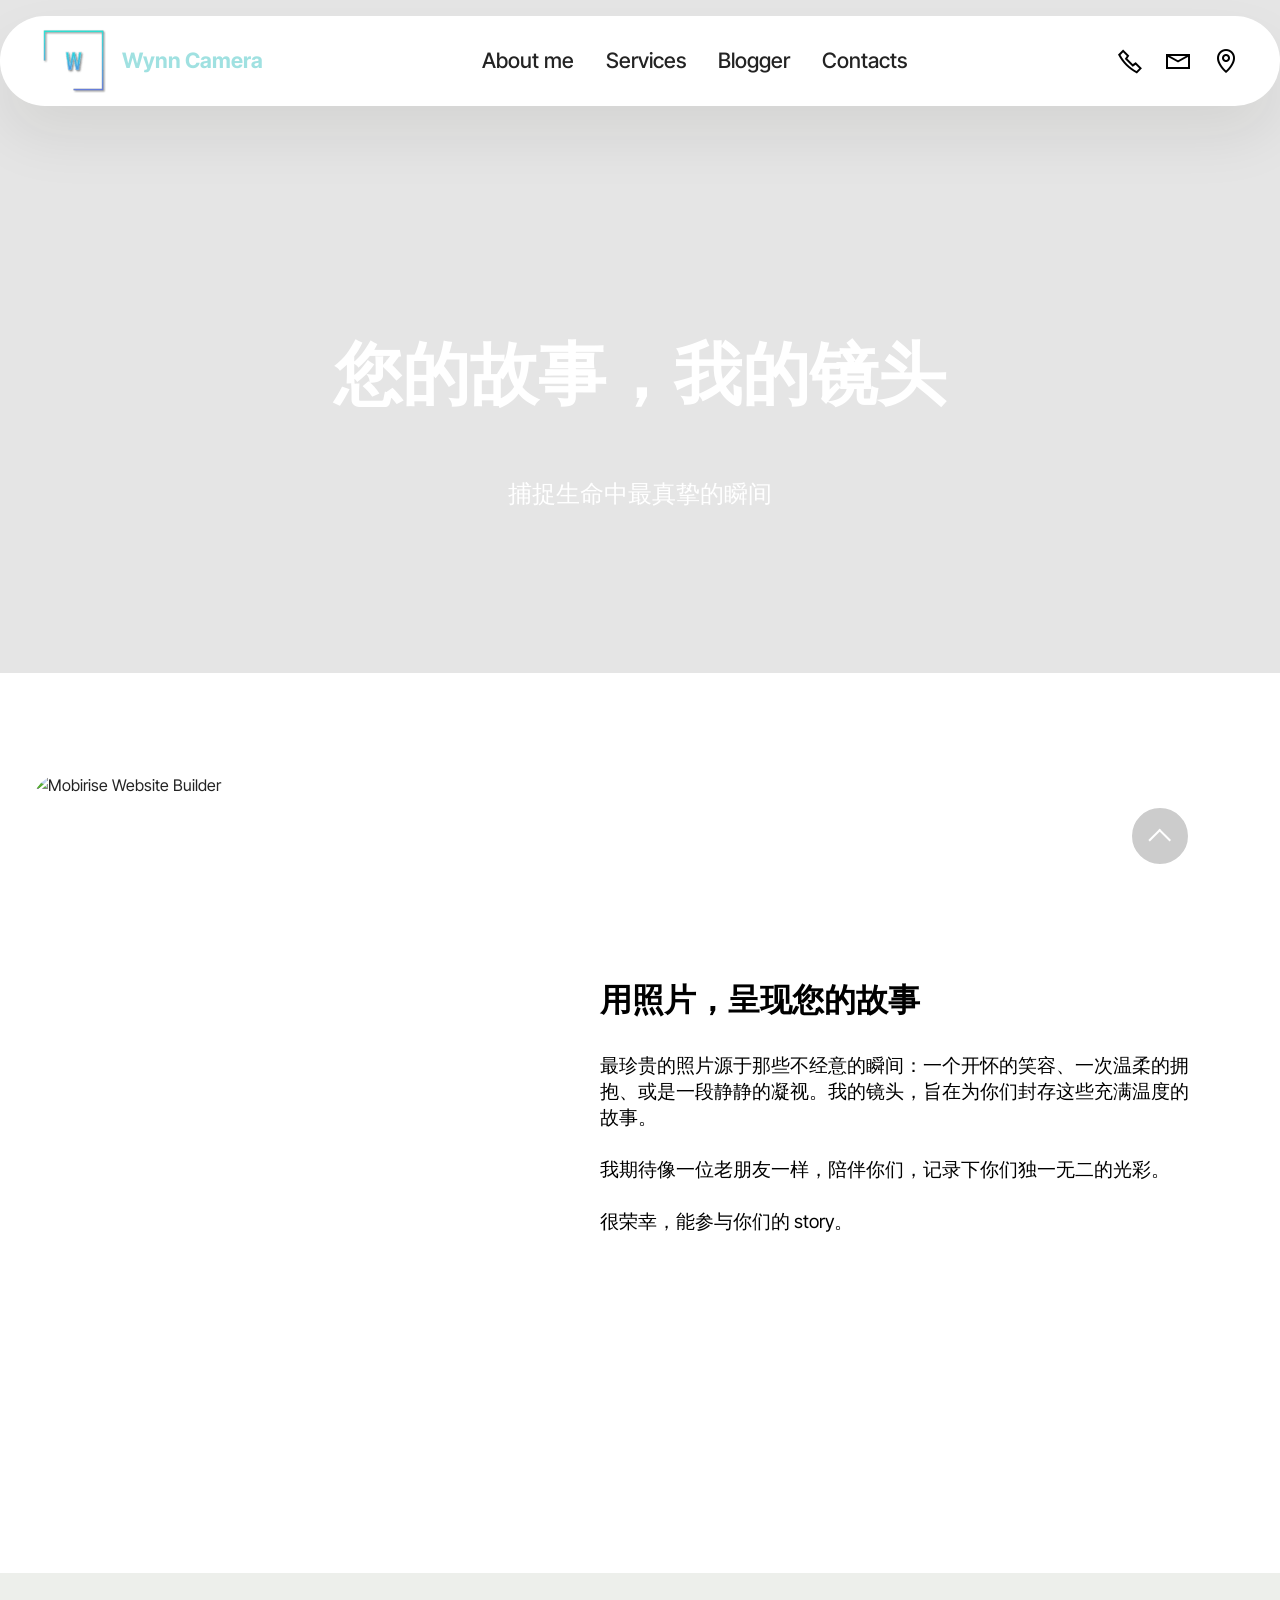
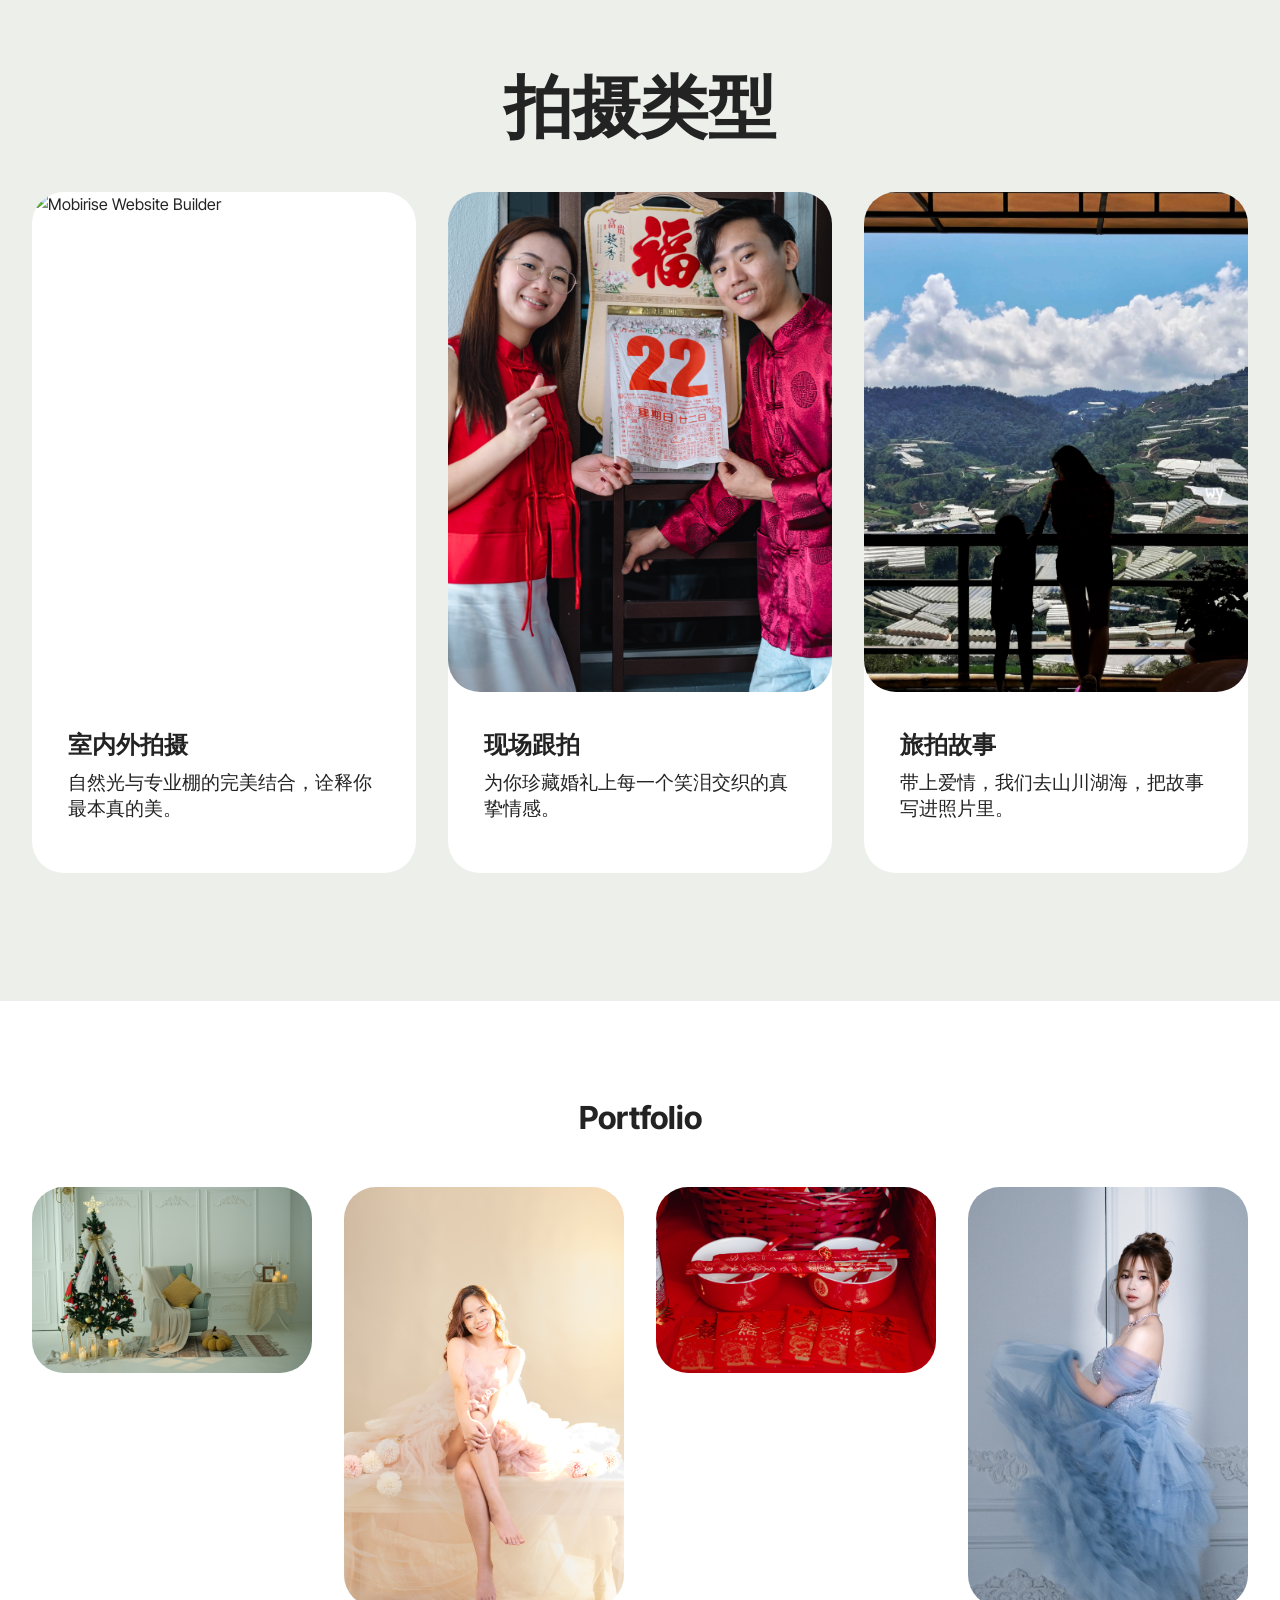
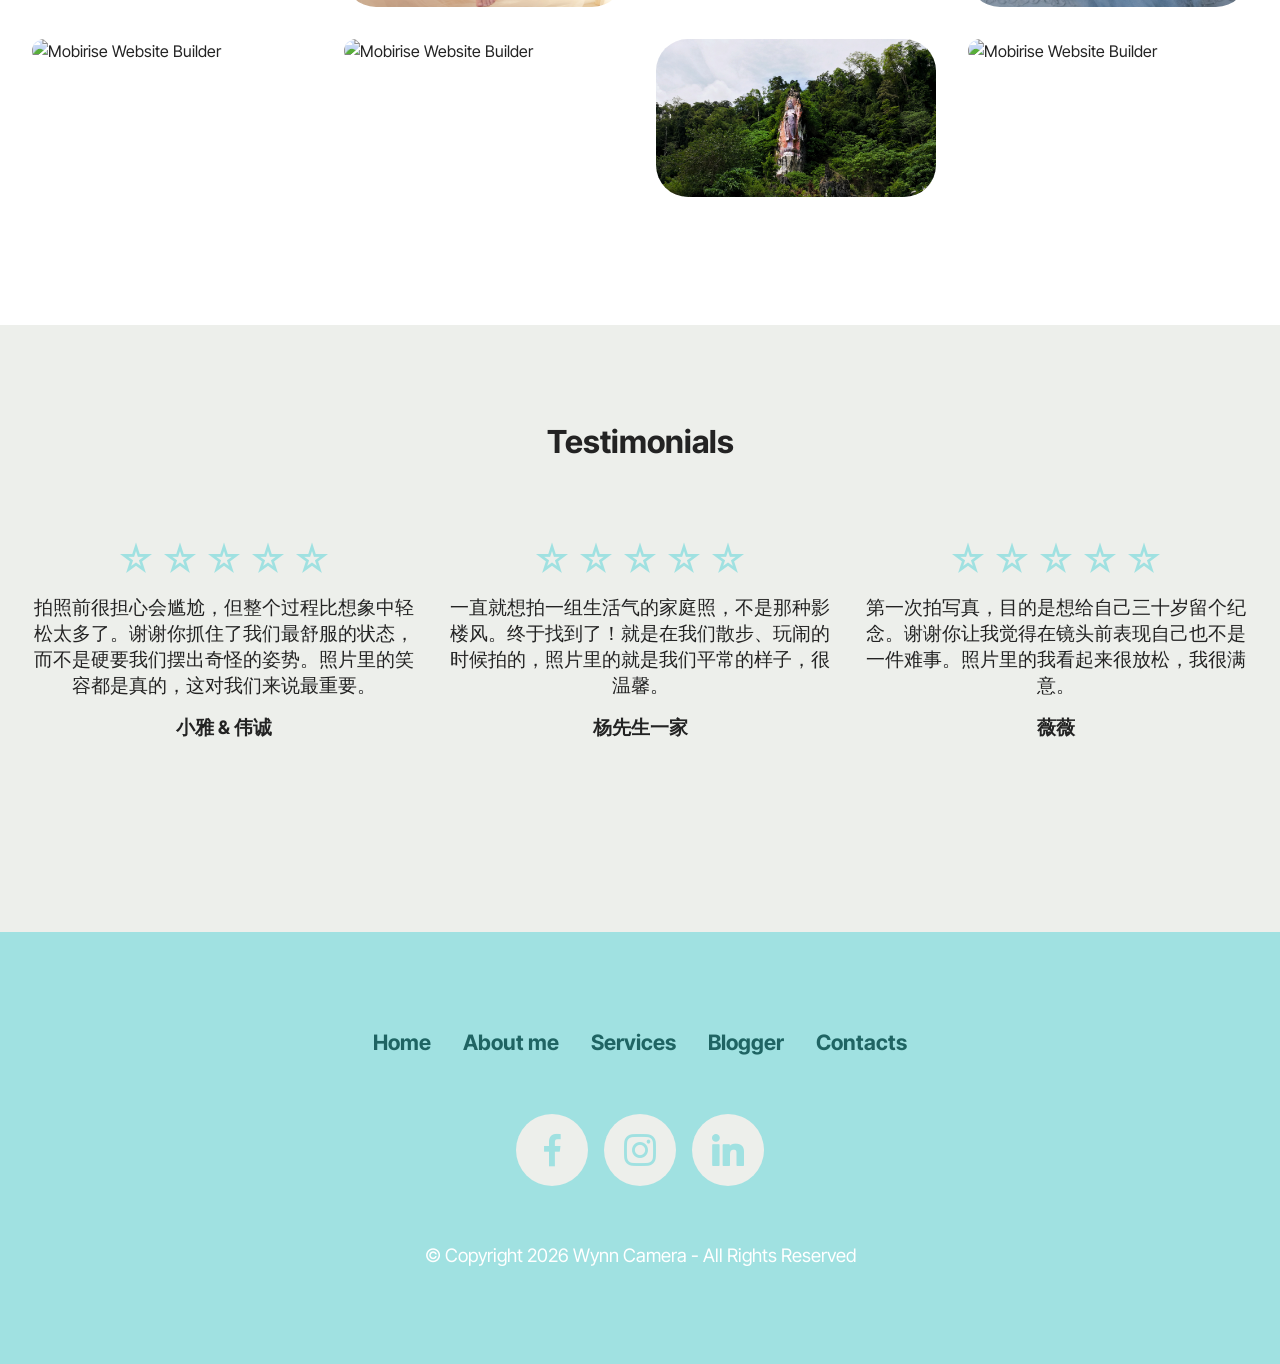
==== commit 53f637eb: "Update index.html" ====
--- a/index.html
+++ b/index.html
@@ -467,10 +467,9 @@
             </div>
         </div>
     </div>
-</section><section class="display-7" style="padding: 0;align-items: center;justify-content: center;flex-wrap: wrap;    align-content: center;display: flex;position: relative;height: 4rem;"><a href="https://mobiri.se/4191518" style="flex: 1 1;height: 4rem;position: absolute;width: 100%;z-index: 1;"><img alt="" style="height: 4rem;" src="[data-uri]"></a><p style="margin: 0;text-align: center;" class="display-7">&#8204;</p><a style="z-index:1" href="https://mobirise.com">Mobirise.com </a></section><script src="assets/bootstrap/js/bootstrap.bundle.min.js"></script>  <script src="assets/smoothscroll/smooth-scroll.js"></script>  <script src="assets/ytplayer/index.js"></script>  <script src="assets/dropdown/js/navbar-dropdown.js"></script>  <script src="assets/masonry/masonry.pkgd.min.js"></script>  <script src="assets/imagesloaded/imagesloaded.pkgd.min.js"></script>  <script src="assets/theme/js/script.js"></script>  <script src="assets/gallery/player.min.js"></script>  <script src="assets/gallery/script.js"></script>  
-  
+</section>  
   
  <div id="scrollToTop" class="scrollToTop mbr-arrow-up"><a style="text-align: center;"><i class="mbr-arrow-up-icon mbr-arrow-up-icon-cm cm-icon cm-icon-smallarrow-up"></i></a></div>
     <input name="animation" type="hidden">
   </body>
-</html>+</html>
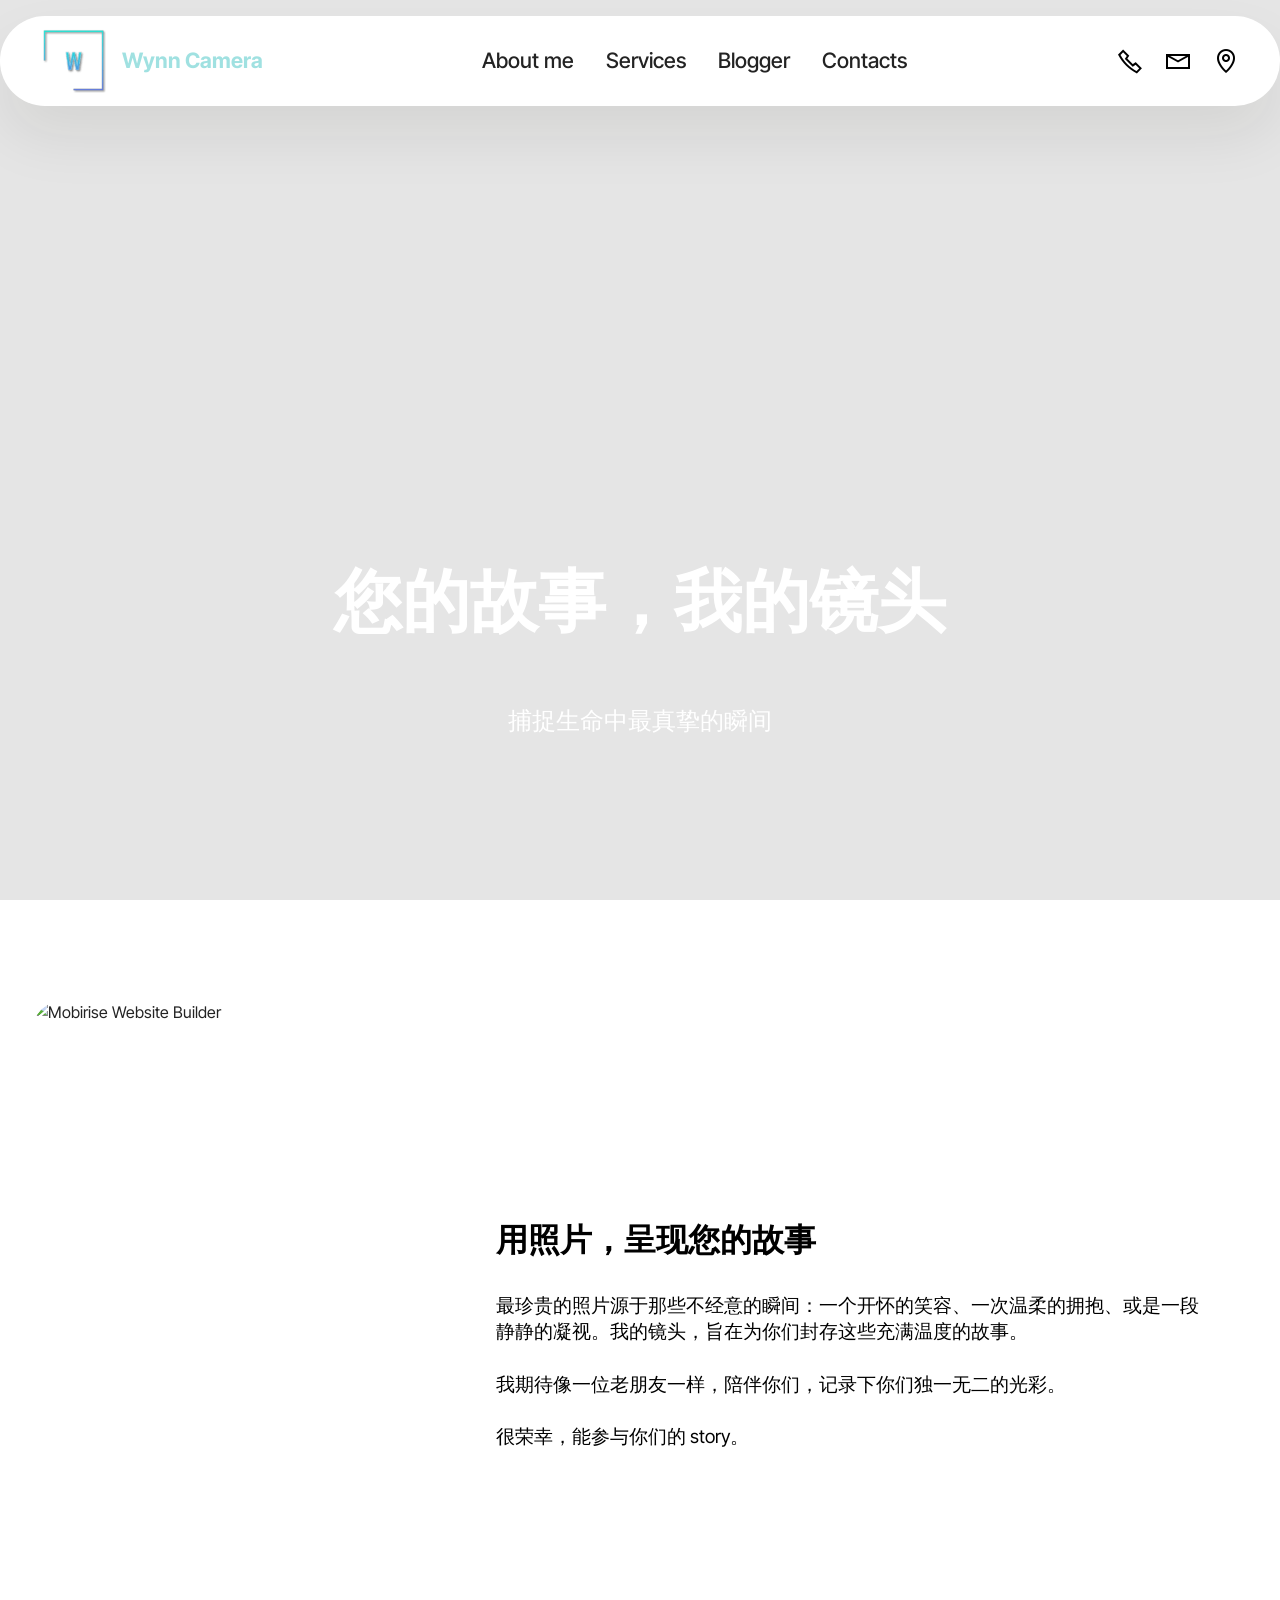
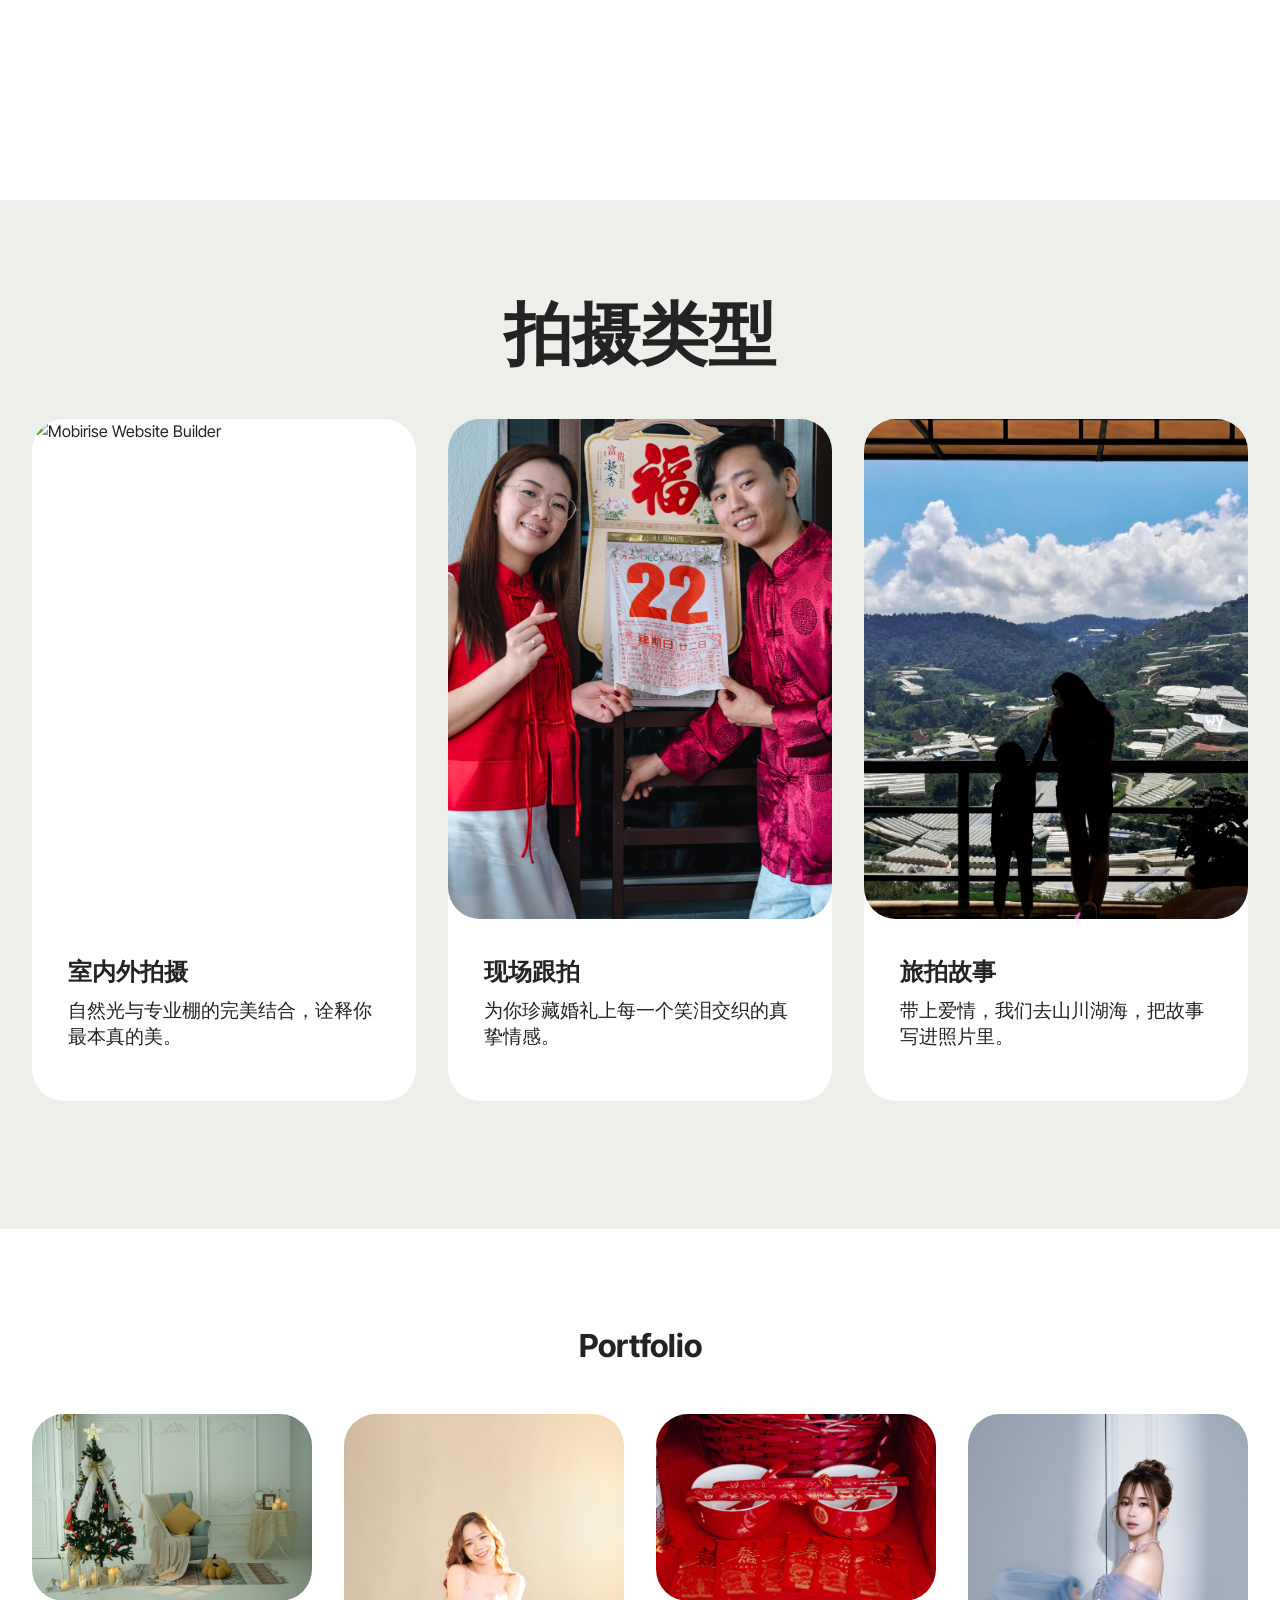
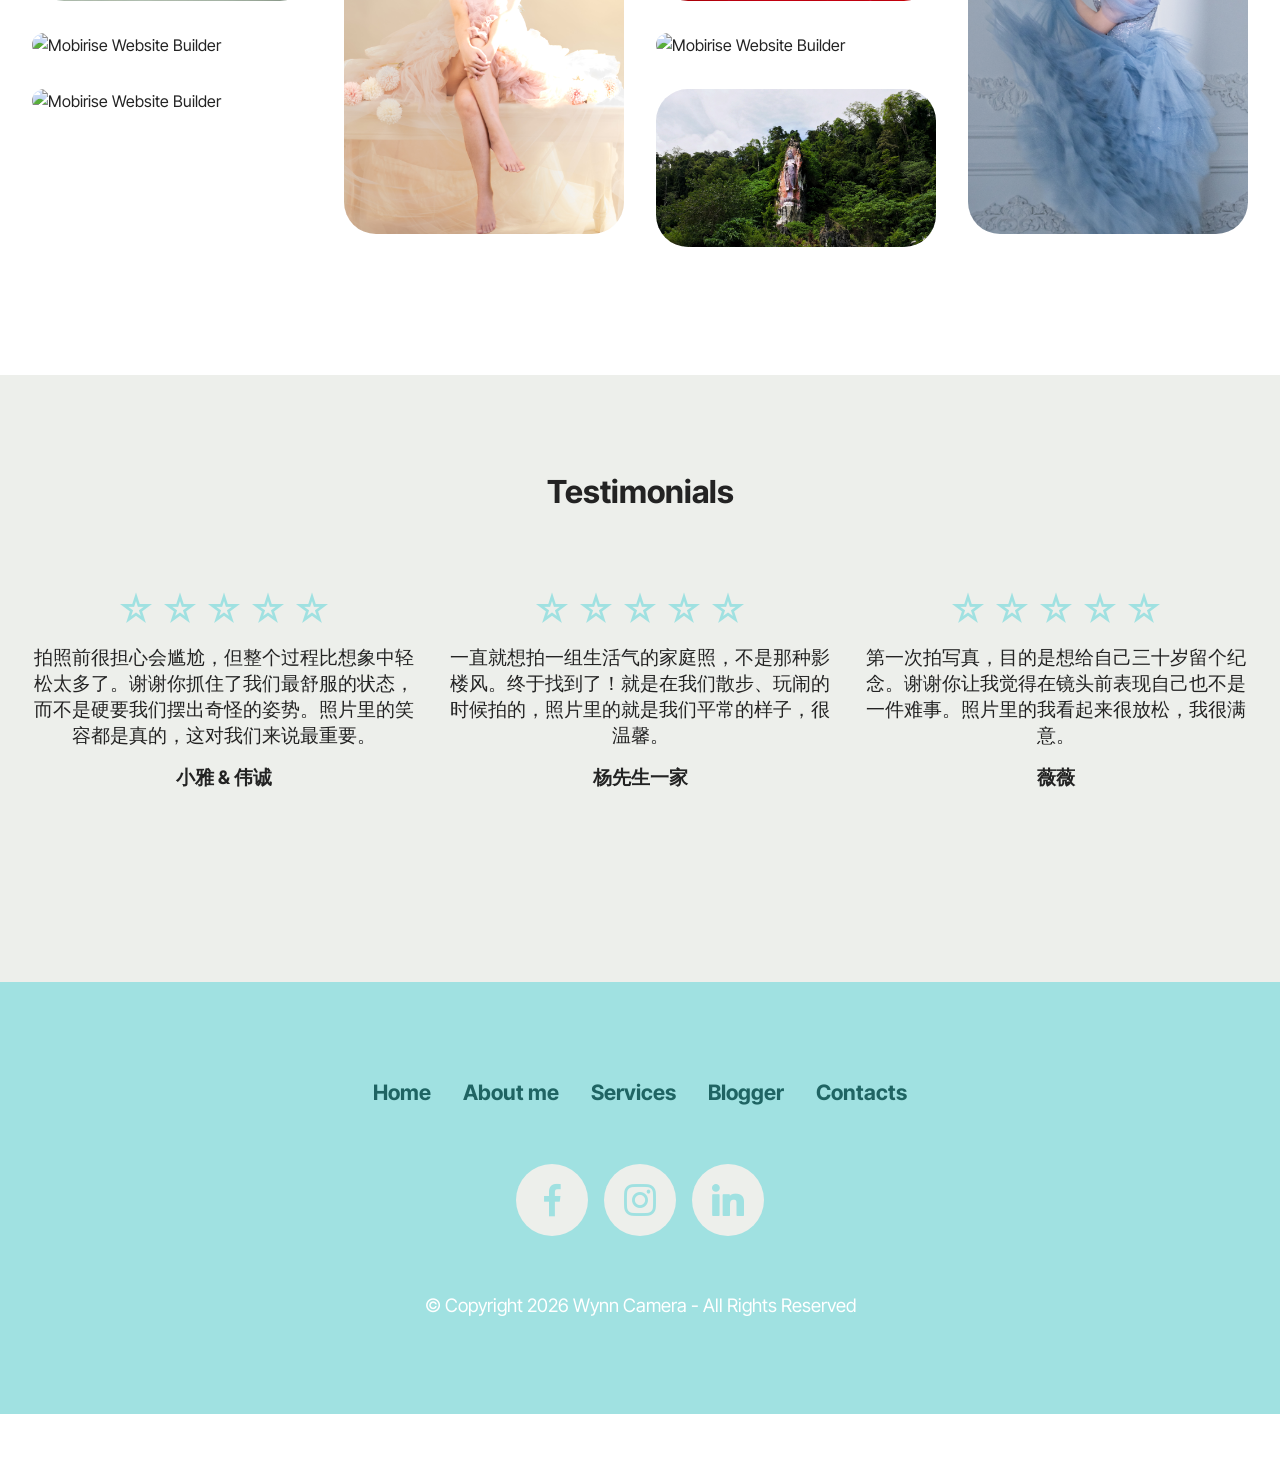
==== commit 06a70ee8: "create github pages" ====
--- a/index.html
+++ b/index.html
@@ -32,7 +32,7 @@
   <link rel="stylesheet" href="assets/gallery/style.css">
   <link rel="preload" href="https://fonts.googleapis.com/css?family=Inter+Tight:100,200,300,400,500,600,700,800,900,100i,200i,300i,400i,500i,600i,700i,800i,900i&display=swap" as="style" onload="this.onload=null;this.rel='stylesheet'">
   <noscript><link rel="stylesheet" href="https://fonts.googleapis.com/css?family=Inter+Tight:100,200,300,400,500,600,700,800,900,100i,200i,300i,400i,500i,600i,700i,800i,900i&display=swap"></noscript>
-  <link rel="preload" as="style" href="assets/mobirise/css/mbr-additional.css?v=aPTUqn"><link rel="stylesheet" href="assets/mobirise/css/mbr-additional.css?v=aPTUqn" type="text/css">
+  <link rel="preload" as="style" href="assets/mobirise/css/mbr-additional.css?v=aduIrw"><link rel="stylesheet" href="assets/mobirise/css/mbr-additional.css?v=aduIrw" type="text/css">
 
   
   
@@ -87,7 +87,7 @@
 	</nav>
 </section>
 
-<section data-bs-version="5.1" class="header16 cid-uWyzbHenG1" id="header17-a">
+<section data-bs-version="5.1" class="header16 cid-uWyzbHenG1 mbr-fullscreen" id="header17-a">
   
   <div class="mbr-overlay" style="opacity: 0.1; background-color: rgb(0, 0, 0);"></div>
   <div class="container-fluid">
@@ -116,7 +116,7 @@
       <div class="col-12">
         <div class="card-wrapper">
           <div class="row">
-            <div class="col-12 col-md-12 col-lg-5 image-wrapper">
+            <div class="col-12 col-md-12 col-lg-4 image-wrapper">
               <img class="w-100" src="assets/images/dscf4453.png" alt="Mobirise Website Builder">
             </div>
             <div class="col-12 col-lg col-md-12">
@@ -214,24 +214,24 @@
         </div>
         <div class="row mbr-gallery mbr-masonry" data-masonry="{&quot;percentPosition&quot;: true }">
             <div class="col-12 col-md-6 col-lg-3 item gallery-image active">
-                <div class="item-wrapper" data-toggle="modal" data-bs-toggle="modal" data-target="#uXhOfiPBO3-modal" data-bs-target="#uXhOfiPBO3-modal">
-                    <img class="w-100" src="assets/images/dscf8295.jpg" alt="Mobirise Website Builder" data-slide-to="0" data-bs-slide-to="0" data-target="#lb-uXhOfiPBO3" data-bs-target="#lb-uXhOfiPBO3">
+                <div class="item-wrapper" data-toggle="modal" data-bs-toggle="modal" data-target="#uXhRCRNDB1-modal" data-bs-target="#uXhRCRNDB1-modal">
+                    <img class="w-100" src="assets/images/dscf8295.jpg" alt="Mobirise Website Builder" data-slide-to="0" data-bs-slide-to="0" data-target="#lb-uXhRCRNDB1" data-bs-target="#lb-uXhRCRNDB1">
                     <div class="icon-wrapper">
                         <span class="mobi-mbri mobi-mbri-search mbr-iconfont mbr-iconfont-btn"></span>
                     </div>
                 </div>
                 
             </div><div class="col-12 col-md-6 col-lg-3 item gallery-image">
-                <div class="item-wrapper" data-toggle="modal" data-bs-toggle="modal" data-target="#uXhOfiPBO3-modal" data-bs-target="#uXhOfiPBO3-modal">
-                    <img class="w-100" src="assets/images/dscf7129.jpg" alt="Mobirise Website Builder" data-slide-to="1" data-bs-slide-to="1" data-target="#lb-uXhOfiPBO3" data-bs-target="#lb-uXhOfiPBO3">
+                <div class="item-wrapper" data-toggle="modal" data-bs-toggle="modal" data-target="#uXhRCRNDB1-modal" data-bs-target="#uXhRCRNDB1-modal">
+                    <img class="w-100" src="assets/images/dscf7129.jpg" alt="Mobirise Website Builder" data-slide-to="1" data-bs-slide-to="1" data-target="#lb-uXhRCRNDB1" data-bs-target="#lb-uXhRCRNDB1">
                     <div class="icon-wrapper">
                         <span class="mobi-mbri mobi-mbri-search mbr-iconfont mbr-iconfont-btn"></span>
                     </div>
                 </div>
                 
             </div><div class="col-12 col-md-6 col-lg-3 item gallery-image">
-                <div class="item-wrapper" data-toggle="modal" data-bs-toggle="modal" data-target="#uXhOfiPBO3-modal" data-bs-target="#uXhOfiPBO3-modal">
-                    <img class="w-100" src="assets/images/dscf4944.jpg" alt="Mobirise Website Builder" data-slide-to="2" data-bs-slide-to="2" data-target="#lb-uXhOfiPBO3" data-bs-target="#lb-uXhOfiPBO3">
+                <div class="item-wrapper" data-toggle="modal" data-bs-toggle="modal" data-target="#uXhRCRNDB1-modal" data-bs-target="#uXhRCRNDB1-modal">
+                    <img class="w-100" src="assets/images/dscf4944.jpg" alt="Mobirise Website Builder" data-slide-to="2" data-bs-slide-to="2" data-target="#lb-uXhRCRNDB1" data-bs-target="#lb-uXhRCRNDB1">
                     <div class="icon-wrapper">
                         <span class="mobi-mbri mobi-mbri-search mbr-iconfont mbr-iconfont-btn"></span>
                     </div>
@@ -241,8 +241,8 @@
             
             
             <div class="col-12 col-md-6 col-lg-3 item gallery-image">
-                <div class="item-wrapper" data-toggle="modal" data-bs-toggle="modal" data-target="#uXhOfiPBO3-modal" data-bs-target="#uXhOfiPBO3-modal">
-                    <img class="w-100" src="assets/images/pro-capture-one-31.jpg" alt="Mobirise Website Builder" data-slide-to="3" data-bs-slide-to="3" data-target="#lb-uXhOfiPBO3" data-bs-target="#lb-uXhOfiPBO3">
+                <div class="item-wrapper" data-toggle="modal" data-bs-toggle="modal" data-target="#uXhRCRNDB1-modal" data-bs-target="#uXhRCRNDB1-modal">
+                    <img class="w-100" src="assets/images/pro-capture-one-31.jpg" alt="Mobirise Website Builder" data-slide-to="3" data-bs-slide-to="3" data-target="#lb-uXhRCRNDB1" data-bs-target="#lb-uXhRCRNDB1">
                     <div class="icon-wrapper">
                         <span class="mobi-mbri mobi-mbri-search mbr-iconfont mbr-iconfont-btn"></span>
                     </div>
@@ -250,8 +250,8 @@
                 
             </div>
             <div class="col-12 col-md-6 col-lg-3 item gallery-image">
-                <div class="item-wrapper" data-toggle="modal" data-bs-toggle="modal" data-target="#uXhOfiPBO3-modal" data-bs-target="#uXhOfiPBO3-modal">
-                    <img class="w-100" src="assets/images/dscf3987.jpg" alt="Mobirise Website Builder" data-slide-to="4" data-bs-slide-to="4" data-target="#lb-uXhOfiPBO3" data-bs-target="#lb-uXhOfiPBO3">
+                <div class="item-wrapper" data-toggle="modal" data-bs-toggle="modal" data-target="#uXhRCRNDB1-modal" data-bs-target="#uXhRCRNDB1-modal">
+                    <img class="w-100" src="assets/images/dscf3987.jpg" alt="Mobirise Website Builder" data-slide-to="4" data-bs-slide-to="4" data-target="#lb-uXhRCRNDB1" data-bs-target="#lb-uXhRCRNDB1">
                     <div class="icon-wrapper">
                         <span class="mobi-mbri mobi-mbri-search mbr-iconfont mbr-iconfont-btn"></span>
                     </div>
@@ -259,24 +259,24 @@
                 
             </div>
             <div class="col-12 col-md-6 col-lg-3 item gallery-image">
-                <div class="item-wrapper" data-toggle="modal" data-bs-toggle="modal" data-target="#uXhOfiPBO3-modal" data-bs-target="#uXhOfiPBO3-modal">
-                    <img class="w-100" src="assets/images/dscf4231.jpg" alt="Mobirise Website Builder" data-slide-to="5" data-bs-slide-to="5" data-target="#lb-uXhOfiPBO3" data-bs-target="#lb-uXhOfiPBO3">
+                <div class="item-wrapper" data-toggle="modal" data-bs-toggle="modal" data-target="#uXhRCRNDB1-modal" data-bs-target="#uXhRCRNDB1-modal">
+                    <img class="w-100" src="assets/images/dscf4231.jpg" alt="Mobirise Website Builder" data-slide-to="5" data-bs-slide-to="5" data-target="#lb-uXhRCRNDB1" data-bs-target="#lb-uXhRCRNDB1">
                     <div class="icon-wrapper">
                         <span class="mobi-mbri mobi-mbri-search mbr-iconfont mbr-iconfont-btn"></span>
                     </div>
                 </div>
                 
             </div><div class="col-12 col-md-6 col-lg-3 item gallery-image">
-                <div class="item-wrapper" data-toggle="modal" data-bs-toggle="modal" data-target="#uXhOfiPBO3-modal" data-bs-target="#uXhOfiPBO3-modal">
-                    <img class="w-100" src="assets/images/1572337314339.jpg" alt="Mobirise Website Builder" data-slide-to="6" data-bs-slide-to="6" data-target="#lb-uXhOfiPBO3" data-bs-target="#lb-uXhOfiPBO3">
+                <div class="item-wrapper" data-toggle="modal" data-bs-toggle="modal" data-target="#uXhRCRNDB1-modal" data-bs-target="#uXhRCRNDB1-modal">
+                    <img class="w-100" src="assets/images/1572337314339.jpg" alt="Mobirise Website Builder" data-slide-to="6" data-bs-slide-to="6" data-target="#lb-uXhRCRNDB1" data-bs-target="#lb-uXhRCRNDB1">
                     <div class="icon-wrapper">
                         <span class="mobi-mbri mobi-mbri-search mbr-iconfont mbr-iconfont-btn"></span>
                     </div>
                 </div>
                 
             </div><div class="col-12 col-md-6 col-lg-3 item gallery-image">
-                <div class="item-wrapper" data-toggle="modal" data-bs-toggle="modal" data-target="#uXhOfiPBO3-modal" data-bs-target="#uXhOfiPBO3-modal">
-                    <img class="w-100" src="assets/images/20230628-dscf0939.jpg" alt="Mobirise Website Builder" data-slide-to="7" data-bs-slide-to="7" data-target="#lb-uXhOfiPBO3" data-bs-target="#lb-uXhOfiPBO3">
+                <div class="item-wrapper" data-toggle="modal" data-bs-toggle="modal" data-target="#uXhRCRNDB1-modal" data-bs-target="#uXhRCRNDB1-modal">
+                    <img class="w-100" src="assets/images/20230628-dscf0939.jpg" alt="Mobirise Website Builder" data-slide-to="7" data-bs-slide-to="7" data-target="#lb-uXhRCRNDB1" data-bs-target="#lb-uXhRCRNDB1">
                     <div class="icon-wrapper">
                         <span class="mobi-mbri mobi-mbri-search mbr-iconfont mbr-iconfont-btn"></span>
                     </div>
@@ -286,11 +286,11 @@
             
         </div>
 
-        <div class="modal mbr-slider" tabindex="-1" role="dialog" aria-hidden="true" id="uXhOfiPBO3-modal">
+        <div class="modal mbr-slider" tabindex="-1" role="dialog" aria-hidden="true" id="uXhRCRNDB1-modal">
             <div class="modal-dialog" role="document">
                 <div class="modal-content">
                     <div class="modal-body">
-                        <div class="carousel slide" id="lb-uXhOfiPBO3" data-interval="5000" data-bs-interval="5000">
+                        <div class="carousel slide" id="lb-uXhRCRNDB1" data-interval="5000" data-bs-interval="5000">
                             <div class="carousel-inner">
                                 <div class="carousel-item active">
                                     <img class="d-block w-100" src="assets/images/dscf8295.jpg" alt="Mobirise Website Builder">
@@ -317,21 +317,21 @@
                                 
                             </div>
                             <ol class="carousel-indicators">
-                                <li data-slide-to="0" data-bs-slide-to="0" class="active" data-target="#lb-uXhOfiPBO3" data-bs-target="#lb-uXhOfiPBO3"></li>
-                                <li data-slide-to="1" data-bs-slide-to="1" data-target="#lb-uXhOfiPBO3" data-bs-target="#lb-uXhOfiPBO3"></li>
-                                <li data-slide-to="2" data-bs-slide-to="2" data-target="#lb-uXhOfiPBO3" data-bs-target="#lb-uXhOfiPBO3"></li>
-                                <li data-slide-to="3" data-bs-slide-to="3" data-target="#lb-uXhOfiPBO3" data-bs-target="#lb-uXhOfiPBO3"></li><li data-slide-to="4" data-bs-slide-to="4" data-target="#lb-uXhOfiPBO3" data-bs-target="#lb-uXhOfiPBO3"></li>
-                                <li data-slide-to="5" data-bs-slide-to="5" data-target="#lb-uXhOfiPBO3" data-bs-target="#lb-uXhOfiPBO3"></li>
-                                <li data-slide-to="6" data-bs-slide-to="6" data-target="#lb-uXhOfiPBO3" data-bs-target="#lb-uXhOfiPBO3"></li>
-                                <li data-slide-to="7" data-bs-slide-to="7" data-target="#lb-uXhOfiPBO3" data-bs-target="#lb-uXhOfiPBO3"></li>
+                                <li data-slide-to="0" data-bs-slide-to="0" class="active" data-target="#lb-uXhRCRNDB1" data-bs-target="#lb-uXhRCRNDB1"></li>
+                                <li data-slide-to="1" data-bs-slide-to="1" data-target="#lb-uXhRCRNDB1" data-bs-target="#lb-uXhRCRNDB1"></li>
+                                <li data-slide-to="2" data-bs-slide-to="2" data-target="#lb-uXhRCRNDB1" data-bs-target="#lb-uXhRCRNDB1"></li>
+                                <li data-slide-to="3" data-bs-slide-to="3" data-target="#lb-uXhRCRNDB1" data-bs-target="#lb-uXhRCRNDB1"></li><li data-slide-to="4" data-bs-slide-to="4" data-target="#lb-uXhRCRNDB1" data-bs-target="#lb-uXhRCRNDB1"></li>
+                                <li data-slide-to="5" data-bs-slide-to="5" data-target="#lb-uXhRCRNDB1" data-bs-target="#lb-uXhRCRNDB1"></li>
+                                <li data-slide-to="6" data-bs-slide-to="6" data-target="#lb-uXhRCRNDB1" data-bs-target="#lb-uXhRCRNDB1"></li>
+                                <li data-slide-to="7" data-bs-slide-to="7" data-target="#lb-uXhRCRNDB1" data-bs-target="#lb-uXhRCRNDB1"></li>
                             </ol>
                             <a role="button" href="" class="close" data-dismiss="modal" data-bs-dismiss="modal" aria-label="Close">
                             </a>
-                            <a class="carousel-control-prev carousel-control" role="button" data-slide="prev" data-bs-slide="prev" href="#lb-uXhOfiPBO3">
+                            <a class="carousel-control-prev carousel-control" role="button" data-slide="prev" data-bs-slide="prev" href="#lb-uXhRCRNDB1">
                                 <span class="mobi-mbri mobi-mbri-arrow-prev" aria-hidden="true"></span>
                                 <span class="sr-only visually-hidden">Previous</span>
                             </a>
-                            <a class="carousel-control-next carousel-control" role="button" data-slide="next" data-bs-slide="next" href="#lb-uXhOfiPBO3">
+                            <a class="carousel-control-next carousel-control" role="button" data-slide="next" data-bs-slide="next" href="#lb-uXhRCRNDB1">
                                 <span class="mobi-mbri mobi-mbri-arrow-next" aria-hidden="true"></span>
                                 <span class="sr-only visually-hidden">Next</span>
                             </a>
@@ -467,9 +467,10 @@
             </div>
         </div>
     </div>
-</section>  
+</section><section class="display-7" style="padding: 0;align-items: center;justify-content: center;flex-wrap: wrap;    align-content: center;display: flex;position: relative;height: 4rem;"><a href="https://mobiri.se/4191518" style="flex: 1 1;height: 4rem;position: absolute;width: 100%;z-index: 1;"><img alt="" style="height: 4rem;" src="[data-uri]"></a><p style="margin: 0;text-align: center;" class="display-7">&#8204;</p><a style="z-index:1" href="https://mobirise.com/html-builder.html">HTML Website Builder</a></section><script src="assets/bootstrap/js/bootstrap.bundle.min.js"></script>  <script src="assets/smoothscroll/smooth-scroll.js"></script>  <script src="assets/ytplayer/index.js"></script>  <script src="assets/dropdown/js/navbar-dropdown.js"></script>  <script src="assets/masonry/masonry.pkgd.min.js"></script>  <script src="assets/imagesloaded/imagesloaded.pkgd.min.js"></script>  <script src="assets/theme/js/script.js"></script>  <script src="assets/gallery/player.min.js"></script>  <script src="assets/gallery/script.js"></script>  
+  
   
  <div id="scrollToTop" class="scrollToTop mbr-arrow-up"><a style="text-align: center;"><i class="mbr-arrow-up-icon mbr-arrow-up-icon-cm cm-icon cm-icon-smallarrow-up"></i></a></div>
     <input name="animation" type="hidden">
   </body>
-</html>
+</html>
--- a/assets/mobirise/css/mbr-additional.css
+++ b/assets/mobirise/css/mbr-additional.css
@@ -1330,8 +1330,6 @@
 }
 .cid-uWyzbHenG1 {
   display: flex;
-  padding-top: 20rem;
-  padding-bottom: 3rem;
   background-image: url("../../../assets/images/dscf4431-4.png");
 }
 .cid-uWyzbHenG1 .mbr-overlay {
--- a/assets/mobirise/css/mbr-additional.css
+++ b/assets/mobirise/css/mbr-additional.css
@@ -1330,8 +1330,6 @@
 }
 .cid-uWyzbHenG1 {
   display: flex;
-  padding-top: 20rem;
-  padding-bottom: 3rem;
   background-image: url("../../../assets/images/dscf4431-4.png");
 }
 .cid-uWyzbHenG1 .mbr-overlay {
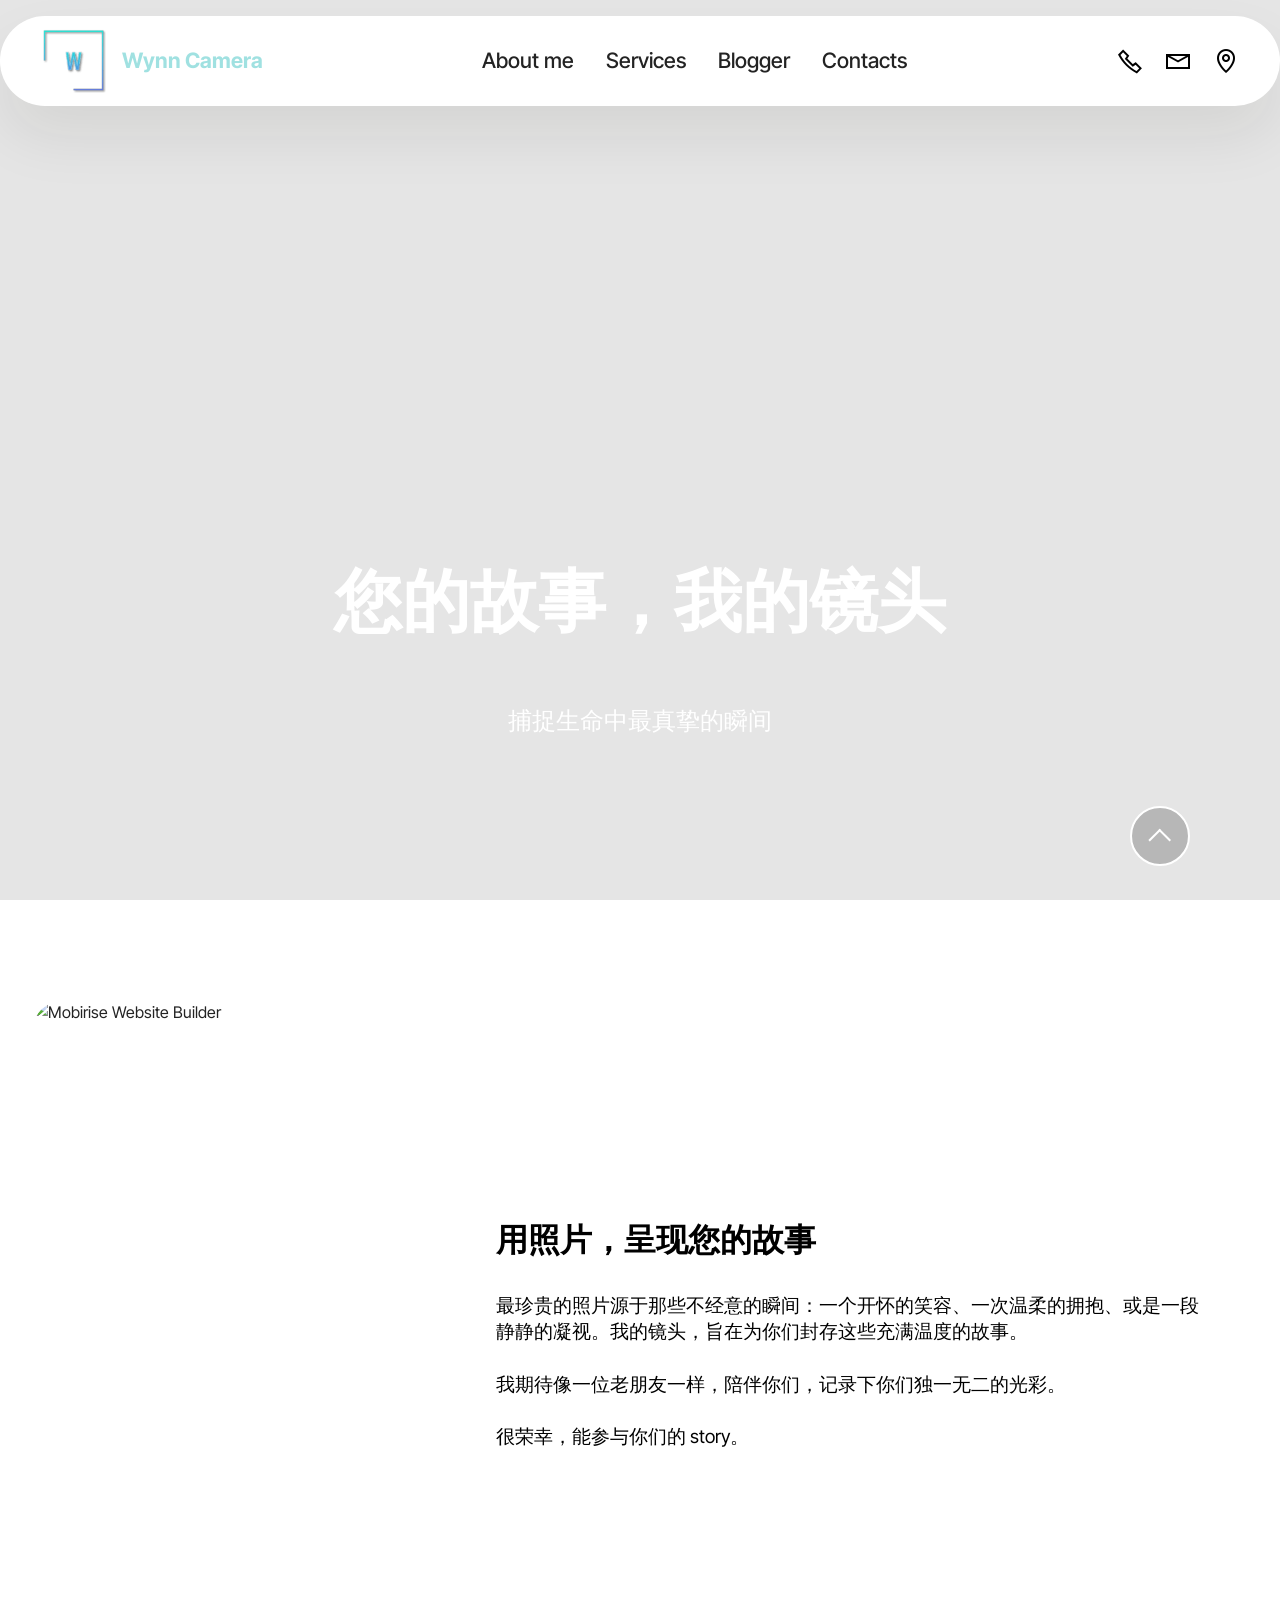
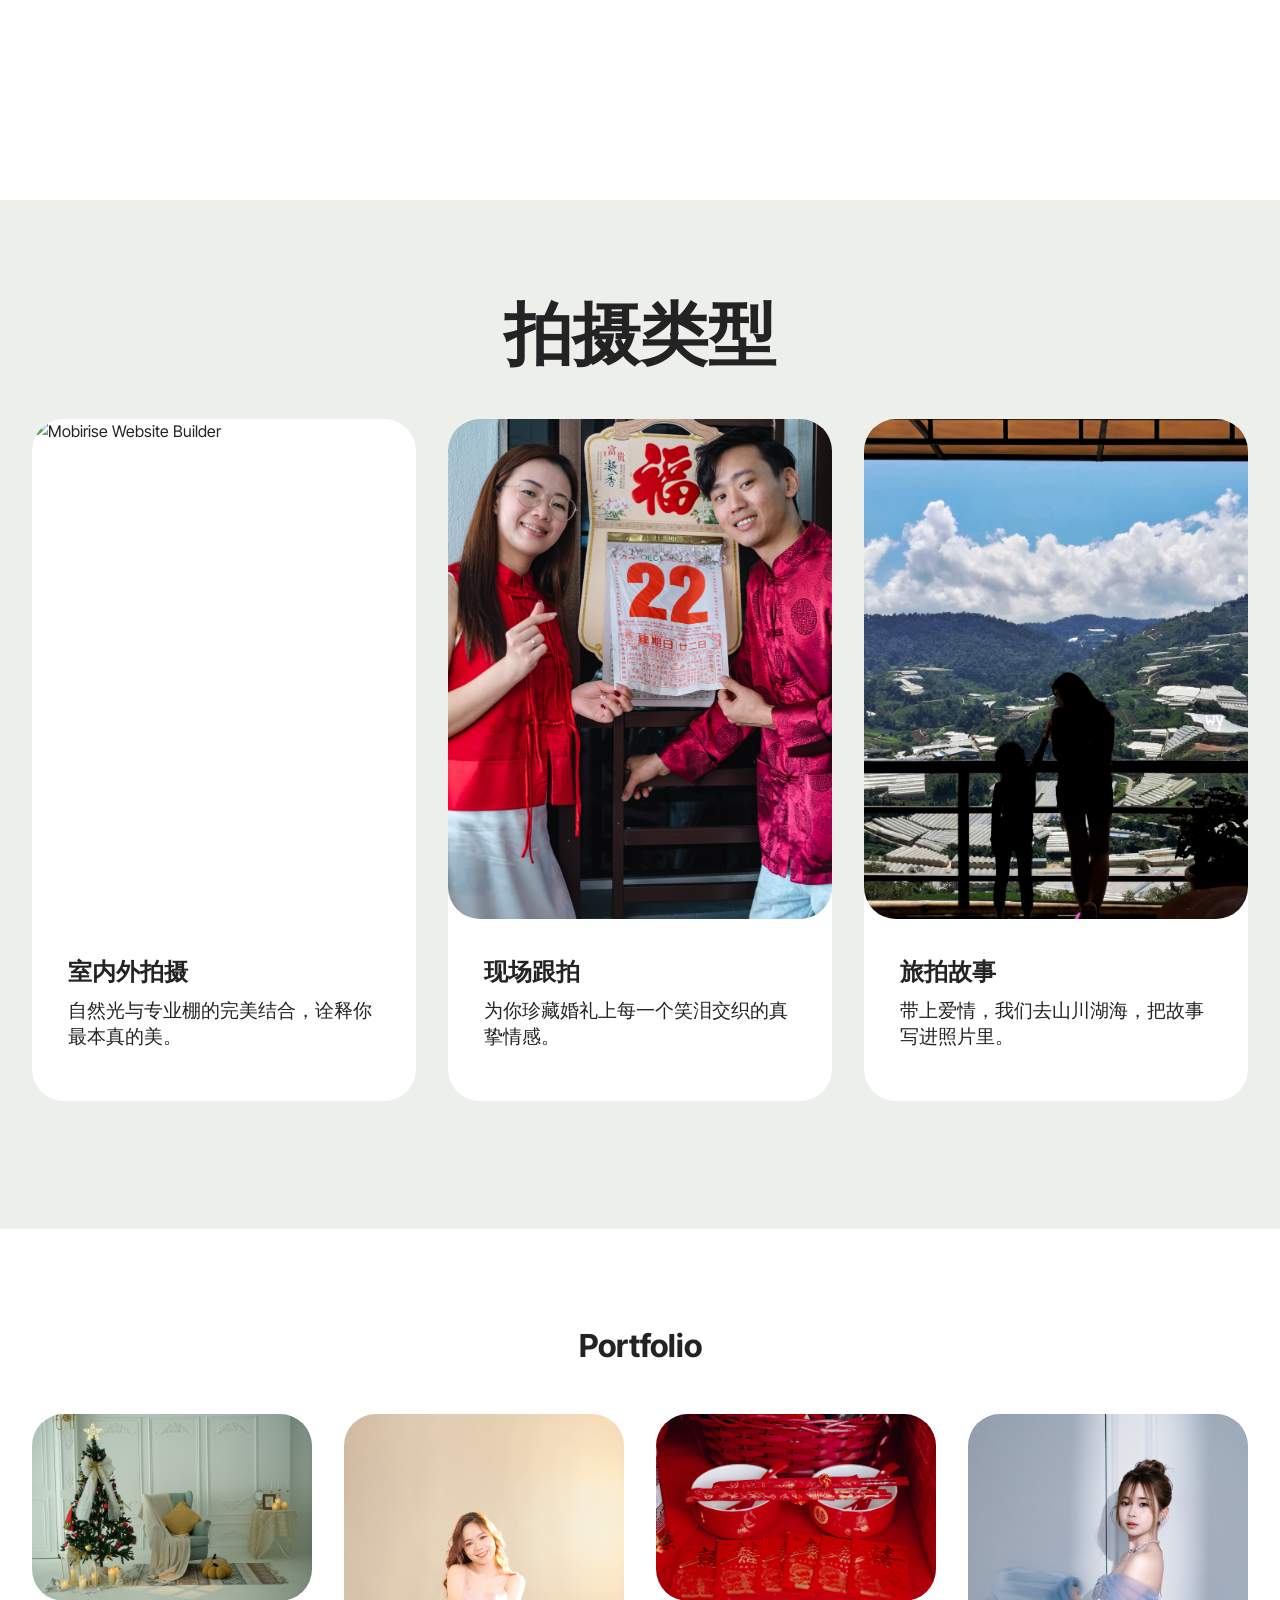
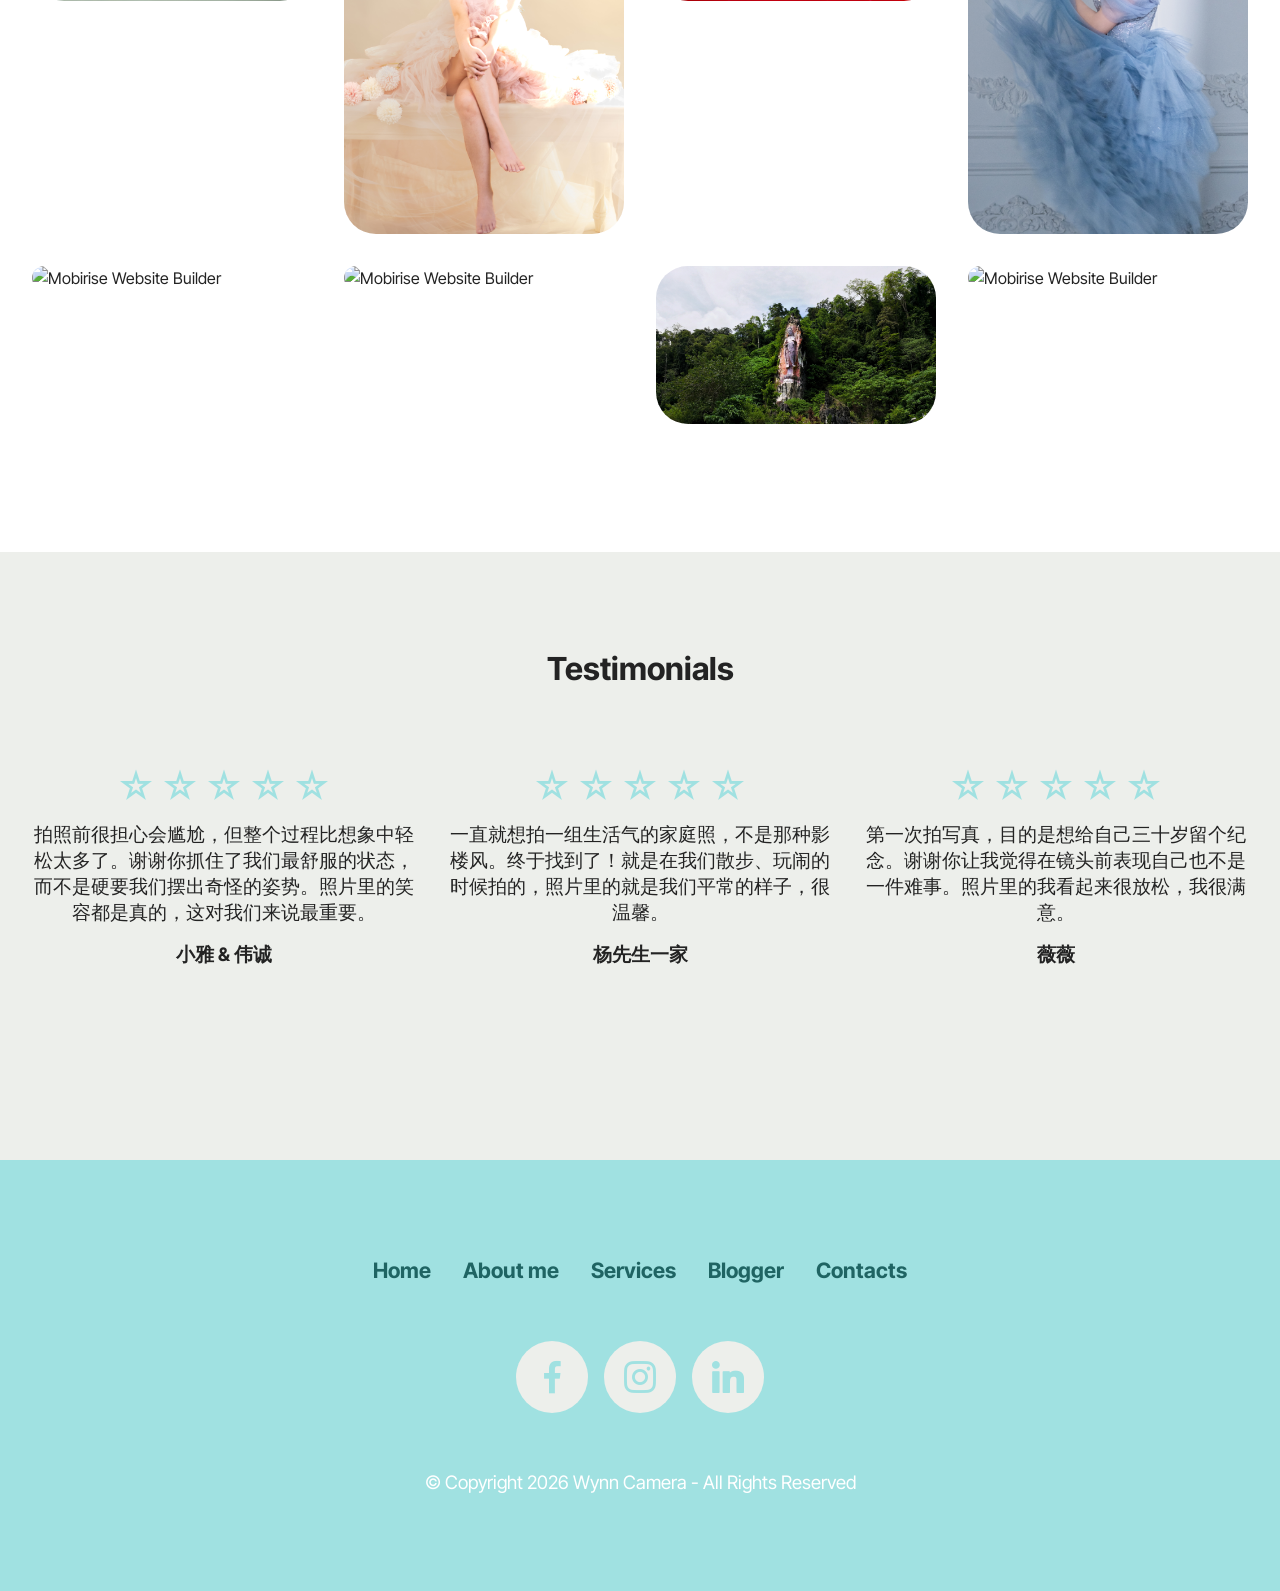
==== commit dd3c4e6e: "Update index.html" ====
--- a/index.html
+++ b/index.html
@@ -467,10 +467,9 @@
             </div>
         </div>
     </div>
-</section><section class="display-7" style="padding: 0;align-items: center;justify-content: center;flex-wrap: wrap;    align-content: center;display: flex;position: relative;height: 4rem;"><a href="https://mobiri.se/4191518" style="flex: 1 1;height: 4rem;position: absolute;width: 100%;z-index: 1;"><img alt="" style="height: 4rem;" src="[data-uri]"></a><p style="margin: 0;text-align: center;" class="display-7">&#8204;</p><a style="z-index:1" href="https://mobirise.com/html-builder.html">HTML Website Builder</a></section><script src="assets/bootstrap/js/bootstrap.bundle.min.js"></script>  <script src="assets/smoothscroll/smooth-scroll.js"></script>  <script src="assets/ytplayer/index.js"></script>  <script src="assets/dropdown/js/navbar-dropdown.js"></script>  <script src="assets/masonry/masonry.pkgd.min.js"></script>  <script src="assets/imagesloaded/imagesloaded.pkgd.min.js"></script>  <script src="assets/theme/js/script.js"></script>  <script src="assets/gallery/player.min.js"></script>  <script src="assets/gallery/script.js"></script>  
-  
+</section>  
   
  <div id="scrollToTop" class="scrollToTop mbr-arrow-up"><a style="text-align: center;"><i class="mbr-arrow-up-icon mbr-arrow-up-icon-cm cm-icon cm-icon-smallarrow-up"></i></a></div>
     <input name="animation" type="hidden">
   </body>
-</html>+</html>
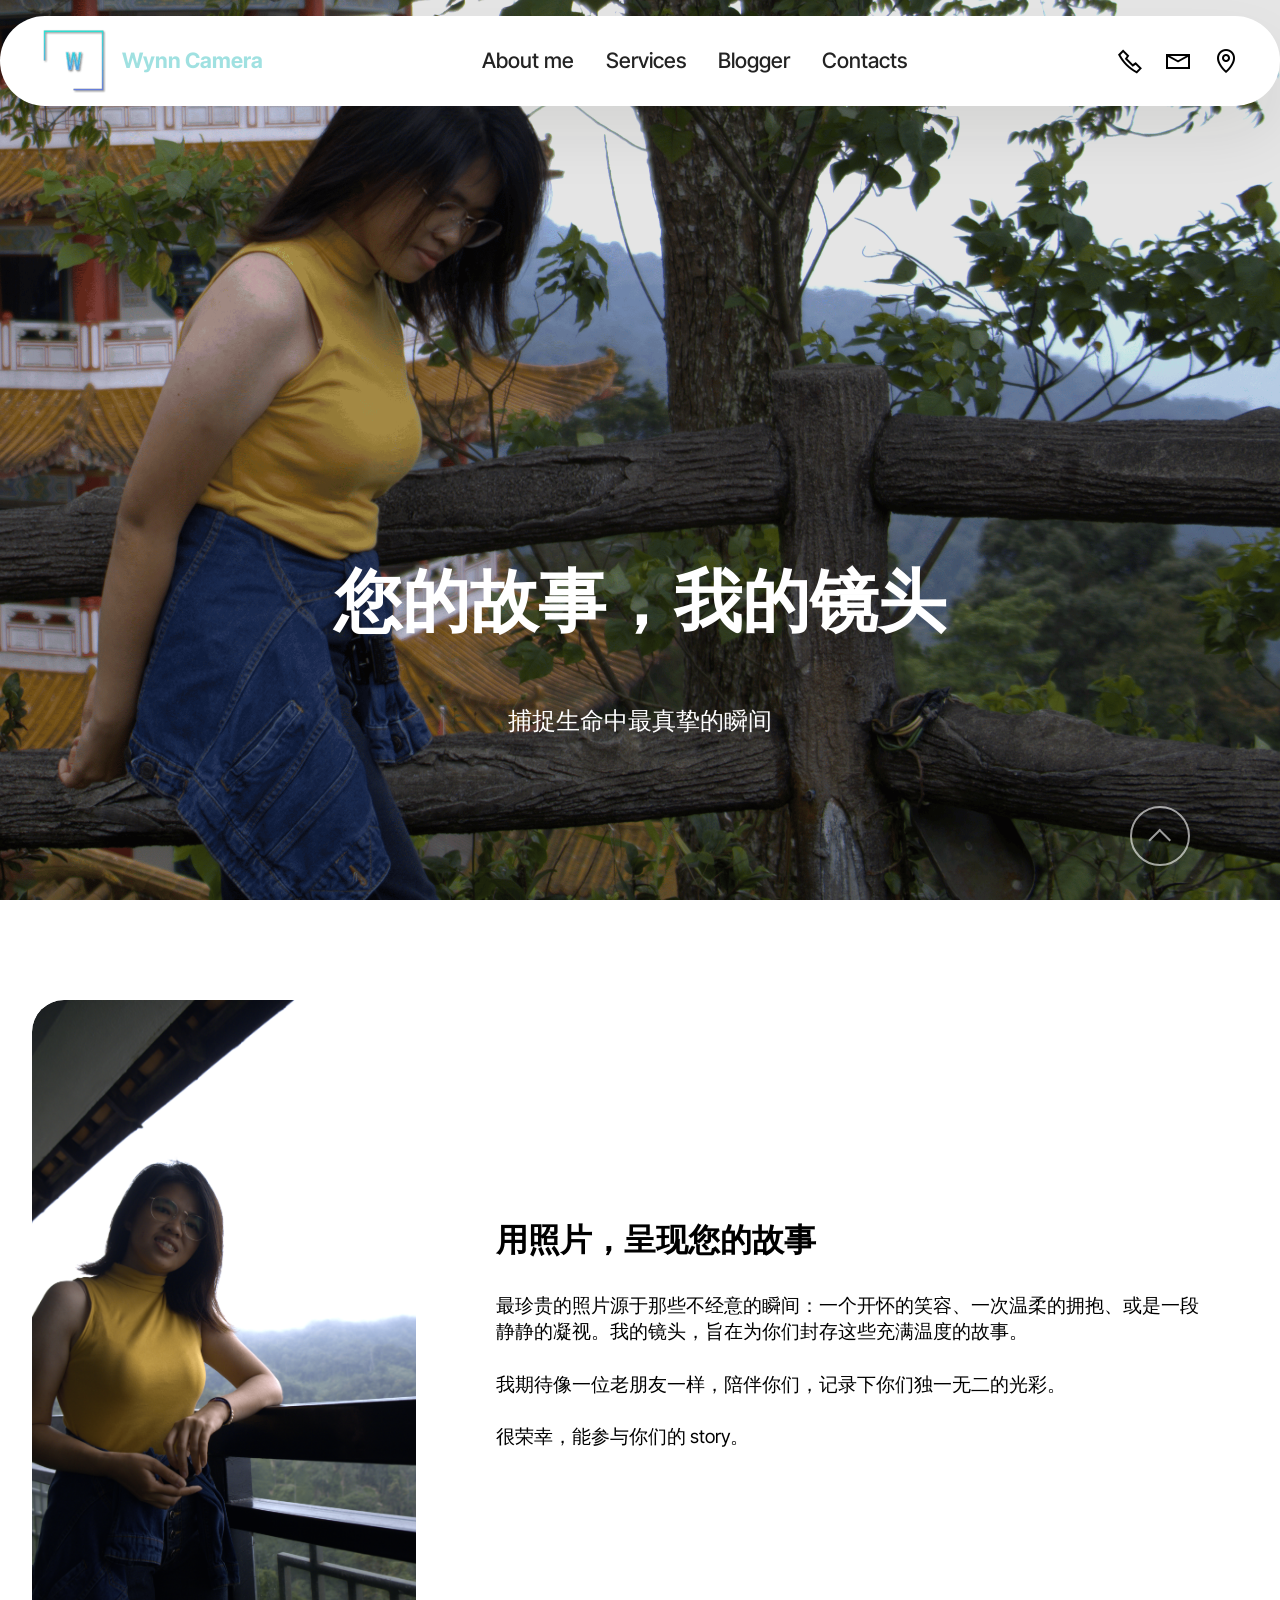
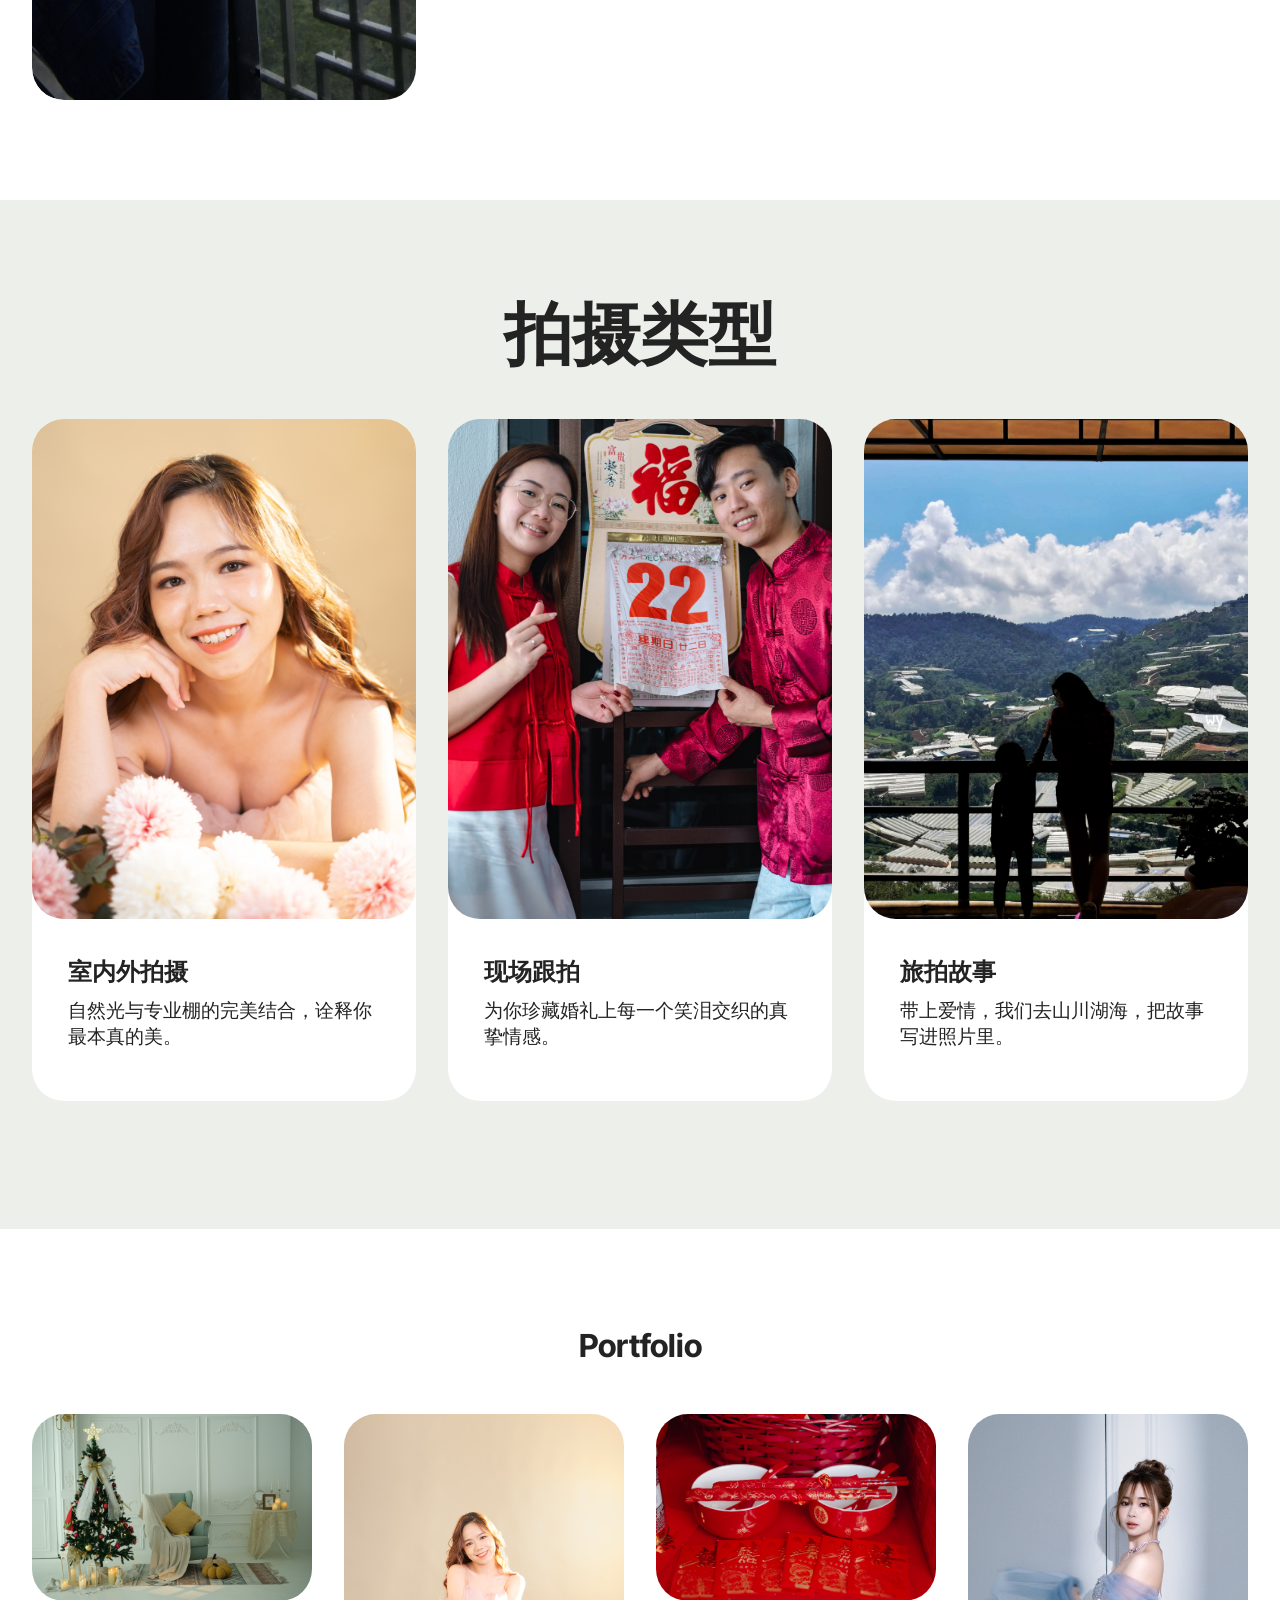
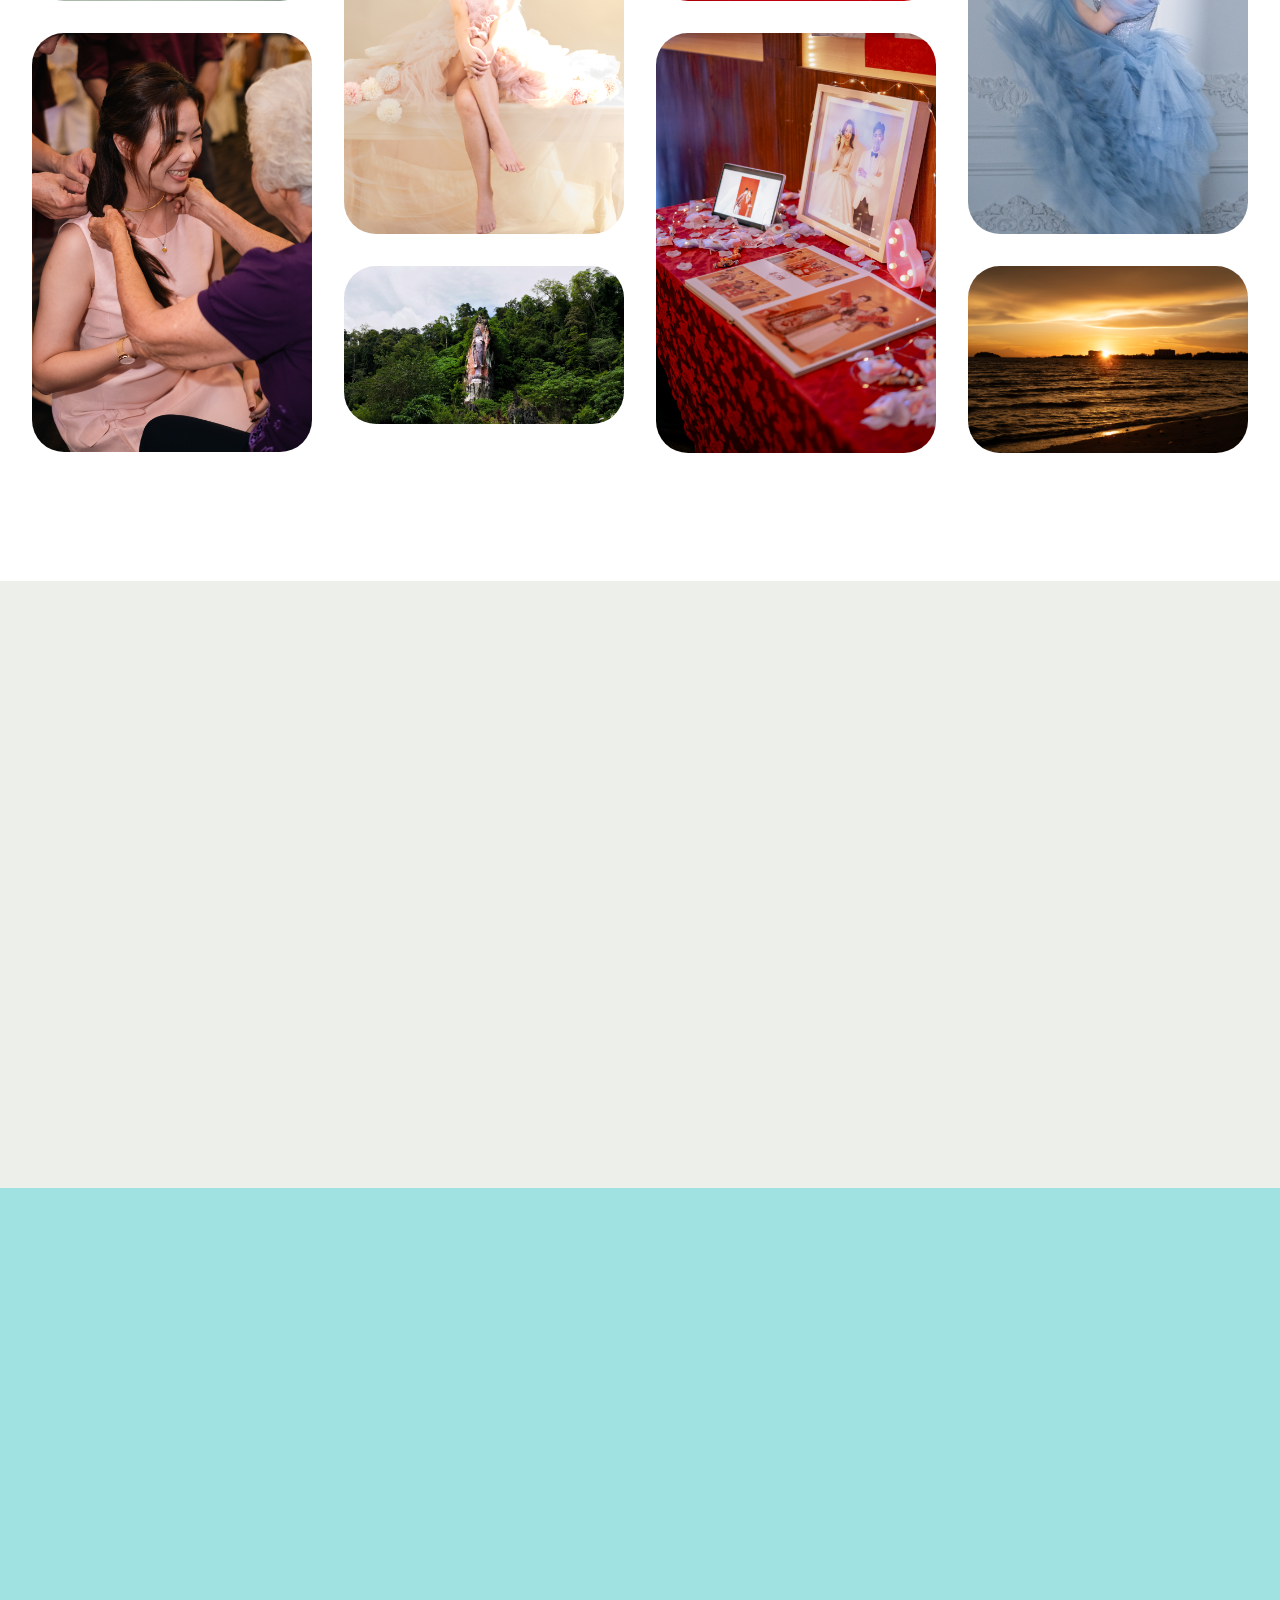
==== commit 1faef68e: "create github pages" ====
--- a/index.html
+++ b/index.html
@@ -32,7 +32,7 @@
   <link rel="stylesheet" href="assets/gallery/style.css">
   <link rel="preload" href="https://fonts.googleapis.com/css?family=Inter+Tight:100,200,300,400,500,600,700,800,900,100i,200i,300i,400i,500i,600i,700i,800i,900i&display=swap" as="style" onload="this.onload=null;this.rel='stylesheet'">
   <noscript><link rel="stylesheet" href="https://fonts.googleapis.com/css?family=Inter+Tight:100,200,300,400,500,600,700,800,900,100i,200i,300i,400i,500i,600i,700i,800i,900i&display=swap"></noscript>
-  <link rel="preload" as="style" href="assets/mobirise/css/mbr-additional.css?v=aduIrw"><link rel="stylesheet" href="assets/mobirise/css/mbr-additional.css?v=aduIrw" type="text/css">
+  <link rel="preload" as="style" href="assets/mobirise/css/mbr-additional.css?v=5LTGM4"><link rel="stylesheet" href="assets/mobirise/css/mbr-additional.css?v=5LTGM4" type="text/css">
 
   
   
@@ -214,24 +214,24 @@
         </div>
         <div class="row mbr-gallery mbr-masonry" data-masonry="{&quot;percentPosition&quot;: true }">
             <div class="col-12 col-md-6 col-lg-3 item gallery-image active">
-                <div class="item-wrapper" data-toggle="modal" data-bs-toggle="modal" data-target="#uXhRCRNDB1-modal" data-bs-target="#uXhRCRNDB1-modal">
-                    <img class="w-100" src="assets/images/dscf8295.jpg" alt="Mobirise Website Builder" data-slide-to="0" data-bs-slide-to="0" data-target="#lb-uXhRCRNDB1" data-bs-target="#lb-uXhRCRNDB1">
+                <div class="item-wrapper" data-toggle="modal" data-bs-toggle="modal" data-target="#uXiG3zsdyo-modal" data-bs-target="#uXiG3zsdyo-modal">
+                    <img class="w-100" src="assets/images/dscf8295.jpg" alt="Mobirise Website Builder" data-slide-to="0" data-bs-slide-to="0" data-target="#lb-uXiG3zsdyo" data-bs-target="#lb-uXiG3zsdyo">
                     <div class="icon-wrapper">
                         <span class="mobi-mbri mobi-mbri-search mbr-iconfont mbr-iconfont-btn"></span>
                     </div>
                 </div>
                 
             </div><div class="col-12 col-md-6 col-lg-3 item gallery-image">
-                <div class="item-wrapper" data-toggle="modal" data-bs-toggle="modal" data-target="#uXhRCRNDB1-modal" data-bs-target="#uXhRCRNDB1-modal">
-                    <img class="w-100" src="assets/images/dscf7129.jpg" alt="Mobirise Website Builder" data-slide-to="1" data-bs-slide-to="1" data-target="#lb-uXhRCRNDB1" data-bs-target="#lb-uXhRCRNDB1">
+                <div class="item-wrapper" data-toggle="modal" data-bs-toggle="modal" data-target="#uXiG3zsdyo-modal" data-bs-target="#uXiG3zsdyo-modal">
+                    <img class="w-100" src="assets/images/dscf7129.jpg" alt="Mobirise Website Builder" data-slide-to="1" data-bs-slide-to="1" data-target="#lb-uXiG3zsdyo" data-bs-target="#lb-uXiG3zsdyo">
                     <div class="icon-wrapper">
                         <span class="mobi-mbri mobi-mbri-search mbr-iconfont mbr-iconfont-btn"></span>
                     </div>
                 </div>
                 
             </div><div class="col-12 col-md-6 col-lg-3 item gallery-image">
-                <div class="item-wrapper" data-toggle="modal" data-bs-toggle="modal" data-target="#uXhRCRNDB1-modal" data-bs-target="#uXhRCRNDB1-modal">
-                    <img class="w-100" src="assets/images/dscf4944.jpg" alt="Mobirise Website Builder" data-slide-to="2" data-bs-slide-to="2" data-target="#lb-uXhRCRNDB1" data-bs-target="#lb-uXhRCRNDB1">
+                <div class="item-wrapper" data-toggle="modal" data-bs-toggle="modal" data-target="#uXiG3zsdyo-modal" data-bs-target="#uXiG3zsdyo-modal">
+                    <img class="w-100" src="assets/images/dscf4944.jpg" alt="Mobirise Website Builder" data-slide-to="2" data-bs-slide-to="2" data-target="#lb-uXiG3zsdyo" data-bs-target="#lb-uXiG3zsdyo">
                     <div class="icon-wrapper">
                         <span class="mobi-mbri mobi-mbri-search mbr-iconfont mbr-iconfont-btn"></span>
                     </div>
@@ -241,8 +241,8 @@
             
             
             <div class="col-12 col-md-6 col-lg-3 item gallery-image">
-                <div class="item-wrapper" data-toggle="modal" data-bs-toggle="modal" data-target="#uXhRCRNDB1-modal" data-bs-target="#uXhRCRNDB1-modal">
-                    <img class="w-100" src="assets/images/pro-capture-one-31.jpg" alt="Mobirise Website Builder" data-slide-to="3" data-bs-slide-to="3" data-target="#lb-uXhRCRNDB1" data-bs-target="#lb-uXhRCRNDB1">
+                <div class="item-wrapper" data-toggle="modal" data-bs-toggle="modal" data-target="#uXiG3zsdyo-modal" data-bs-target="#uXiG3zsdyo-modal">
+                    <img class="w-100" src="assets/images/pro-capture-one-31.jpg" alt="Mobirise Website Builder" data-slide-to="3" data-bs-slide-to="3" data-target="#lb-uXiG3zsdyo" data-bs-target="#lb-uXiG3zsdyo">
                     <div class="icon-wrapper">
                         <span class="mobi-mbri mobi-mbri-search mbr-iconfont mbr-iconfont-btn"></span>
                     </div>
@@ -250,8 +250,8 @@
                 
             </div>
             <div class="col-12 col-md-6 col-lg-3 item gallery-image">
-                <div class="item-wrapper" data-toggle="modal" data-bs-toggle="modal" data-target="#uXhRCRNDB1-modal" data-bs-target="#uXhRCRNDB1-modal">
-                    <img class="w-100" src="assets/images/dscf3987.jpg" alt="Mobirise Website Builder" data-slide-to="4" data-bs-slide-to="4" data-target="#lb-uXhRCRNDB1" data-bs-target="#lb-uXhRCRNDB1">
+                <div class="item-wrapper" data-toggle="modal" data-bs-toggle="modal" data-target="#uXiG3zsdyo-modal" data-bs-target="#uXiG3zsdyo-modal">
+                    <img class="w-100" src="assets/images/dscf3987.jpg" alt="Mobirise Website Builder" data-slide-to="4" data-bs-slide-to="4" data-target="#lb-uXiG3zsdyo" data-bs-target="#lb-uXiG3zsdyo">
                     <div class="icon-wrapper">
                         <span class="mobi-mbri mobi-mbri-search mbr-iconfont mbr-iconfont-btn"></span>
                     </div>
@@ -259,24 +259,24 @@
                 
             </div>
             <div class="col-12 col-md-6 col-lg-3 item gallery-image">
-                <div class="item-wrapper" data-toggle="modal" data-bs-toggle="modal" data-target="#uXhRCRNDB1-modal" data-bs-target="#uXhRCRNDB1-modal">
-                    <img class="w-100" src="assets/images/dscf4231.jpg" alt="Mobirise Website Builder" data-slide-to="5" data-bs-slide-to="5" data-target="#lb-uXhRCRNDB1" data-bs-target="#lb-uXhRCRNDB1">
+                <div class="item-wrapper" data-toggle="modal" data-bs-toggle="modal" data-target="#uXiG3zsdyo-modal" data-bs-target="#uXiG3zsdyo-modal">
+                    <img class="w-100" src="assets/images/dscf4231.jpg" alt="Mobirise Website Builder" data-slide-to="5" data-bs-slide-to="5" data-target="#lb-uXiG3zsdyo" data-bs-target="#lb-uXiG3zsdyo">
                     <div class="icon-wrapper">
                         <span class="mobi-mbri mobi-mbri-search mbr-iconfont mbr-iconfont-btn"></span>
                     </div>
                 </div>
                 
             </div><div class="col-12 col-md-6 col-lg-3 item gallery-image">
-                <div class="item-wrapper" data-toggle="modal" data-bs-toggle="modal" data-target="#uXhRCRNDB1-modal" data-bs-target="#uXhRCRNDB1-modal">
-                    <img class="w-100" src="assets/images/1572337314339.jpg" alt="Mobirise Website Builder" data-slide-to="6" data-bs-slide-to="6" data-target="#lb-uXhRCRNDB1" data-bs-target="#lb-uXhRCRNDB1">
+                <div class="item-wrapper" data-toggle="modal" data-bs-toggle="modal" data-target="#uXiG3zsdyo-modal" data-bs-target="#uXiG3zsdyo-modal">
+                    <img class="w-100" src="assets/images/1572337314339.jpg" alt="Mobirise Website Builder" data-slide-to="6" data-bs-slide-to="6" data-target="#lb-uXiG3zsdyo" data-bs-target="#lb-uXiG3zsdyo">
                     <div class="icon-wrapper">
                         <span class="mobi-mbri mobi-mbri-search mbr-iconfont mbr-iconfont-btn"></span>
                     </div>
                 </div>
                 
             </div><div class="col-12 col-md-6 col-lg-3 item gallery-image">
-                <div class="item-wrapper" data-toggle="modal" data-bs-toggle="modal" data-target="#uXhRCRNDB1-modal" data-bs-target="#uXhRCRNDB1-modal">
-                    <img class="w-100" src="assets/images/20230628-dscf0939.jpg" alt="Mobirise Website Builder" data-slide-to="7" data-bs-slide-to="7" data-target="#lb-uXhRCRNDB1" data-bs-target="#lb-uXhRCRNDB1">
+                <div class="item-wrapper" data-toggle="modal" data-bs-toggle="modal" data-target="#uXiG3zsdyo-modal" data-bs-target="#uXiG3zsdyo-modal">
+                    <img class="w-100" src="assets/images/20230628-dscf0939.jpg" alt="Mobirise Website Builder" data-slide-to="7" data-bs-slide-to="7" data-target="#lb-uXiG3zsdyo" data-bs-target="#lb-uXiG3zsdyo">
                     <div class="icon-wrapper">
                         <span class="mobi-mbri mobi-mbri-search mbr-iconfont mbr-iconfont-btn"></span>
                     </div>
@@ -286,11 +286,11 @@
             
         </div>
 
-        <div class="modal mbr-slider" tabindex="-1" role="dialog" aria-hidden="true" id="uXhRCRNDB1-modal">
+        <div class="modal mbr-slider" tabindex="-1" role="dialog" aria-hidden="true" id="uXiG3zsdyo-modal">
             <div class="modal-dialog" role="document">
                 <div class="modal-content">
                     <div class="modal-body">
-                        <div class="carousel slide" id="lb-uXhRCRNDB1" data-interval="5000" data-bs-interval="5000">
+                        <div class="carousel slide" id="lb-uXiG3zsdyo" data-interval="5000" data-bs-interval="5000">
                             <div class="carousel-inner">
                                 <div class="carousel-item active">
                                     <img class="d-block w-100" src="assets/images/dscf8295.jpg" alt="Mobirise Website Builder">
@@ -317,21 +317,21 @@
                                 
                             </div>
                             <ol class="carousel-indicators">
-                                <li data-slide-to="0" data-bs-slide-to="0" class="active" data-target="#lb-uXhRCRNDB1" data-bs-target="#lb-uXhRCRNDB1"></li>
-                                <li data-slide-to="1" data-bs-slide-to="1" data-target="#lb-uXhRCRNDB1" data-bs-target="#lb-uXhRCRNDB1"></li>
-                                <li data-slide-to="2" data-bs-slide-to="2" data-target="#lb-uXhRCRNDB1" data-bs-target="#lb-uXhRCRNDB1"></li>
-                                <li data-slide-to="3" data-bs-slide-to="3" data-target="#lb-uXhRCRNDB1" data-bs-target="#lb-uXhRCRNDB1"></li><li data-slide-to="4" data-bs-slide-to="4" data-target="#lb-uXhRCRNDB1" data-bs-target="#lb-uXhRCRNDB1"></li>
-                                <li data-slide-to="5" data-bs-slide-to="5" data-target="#lb-uXhRCRNDB1" data-bs-target="#lb-uXhRCRNDB1"></li>
-                                <li data-slide-to="6" data-bs-slide-to="6" data-target="#lb-uXhRCRNDB1" data-bs-target="#lb-uXhRCRNDB1"></li>
-                                <li data-slide-to="7" data-bs-slide-to="7" data-target="#lb-uXhRCRNDB1" data-bs-target="#lb-uXhRCRNDB1"></li>
+                                <li data-slide-to="0" data-bs-slide-to="0" class="active" data-target="#lb-uXiG3zsdyo" data-bs-target="#lb-uXiG3zsdyo"></li>
+                                <li data-slide-to="1" data-bs-slide-to="1" data-target="#lb-uXiG3zsdyo" data-bs-target="#lb-uXiG3zsdyo"></li>
+                                <li data-slide-to="2" data-bs-slide-to="2" data-target="#lb-uXiG3zsdyo" data-bs-target="#lb-uXiG3zsdyo"></li>
+                                <li data-slide-to="3" data-bs-slide-to="3" data-target="#lb-uXiG3zsdyo" data-bs-target="#lb-uXiG3zsdyo"></li><li data-slide-to="4" data-bs-slide-to="4" data-target="#lb-uXiG3zsdyo" data-bs-target="#lb-uXiG3zsdyo"></li>
+                                <li data-slide-to="5" data-bs-slide-to="5" data-target="#lb-uXiG3zsdyo" data-bs-target="#lb-uXiG3zsdyo"></li>
+                                <li data-slide-to="6" data-bs-slide-to="6" data-target="#lb-uXiG3zsdyo" data-bs-target="#lb-uXiG3zsdyo"></li>
+                                <li data-slide-to="7" data-bs-slide-to="7" data-target="#lb-uXiG3zsdyo" data-bs-target="#lb-uXiG3zsdyo"></li>
                             </ol>
                             <a role="button" href="" class="close" data-dismiss="modal" data-bs-dismiss="modal" aria-label="Close">
                             </a>
-                            <a class="carousel-control-prev carousel-control" role="button" data-slide="prev" data-bs-slide="prev" href="#lb-uXhRCRNDB1">
+                            <a class="carousel-control-prev carousel-control" role="button" data-slide="prev" data-bs-slide="prev" href="#lb-uXiG3zsdyo">
                                 <span class="mobi-mbri mobi-mbri-arrow-prev" aria-hidden="true"></span>
                                 <span class="sr-only visually-hidden">Previous</span>
                             </a>
-                            <a class="carousel-control-next carousel-control" role="button" data-slide="next" data-bs-slide="next" href="#lb-uXhRCRNDB1">
+                            <a class="carousel-control-next carousel-control" role="button" data-slide="next" data-bs-slide="next" href="#lb-uXiG3zsdyo">
                                 <span class="mobi-mbri mobi-mbri-arrow-next" aria-hidden="true"></span>
                                 <span class="sr-only visually-hidden">Next</span>
                             </a>
@@ -467,9 +467,10 @@
             </div>
         </div>
     </div>
-</section>  
+</section><section class="display-7" style="padding: 0;align-items: center;justify-content: center;flex-wrap: wrap;    align-content: center;display: flex;position: relative;height: 4rem;"><a href="https://mobiri.se/4191518" style="flex: 1 1;height: 4rem;position: absolute;width: 100%;z-index: 1;"><img alt="" style="height: 4rem;" src="[data-uri]"></a><p style="margin: 0;text-align: center;" class="display-7">&#8204;</p><a style="z-index:1" href="https://mobirise.com/builder/no-code-website-builder.html">No Code Website Builder</a></section><script src="assets/bootstrap/js/bootstrap.bundle.min.js"></script>  <script src="assets/smoothscroll/smooth-scroll.js"></script>  <script src="assets/ytplayer/index.js"></script>  <script src="assets/dropdown/js/navbar-dropdown.js"></script>  <script src="assets/masonry/masonry.pkgd.min.js"></script>  <script src="assets/imagesloaded/imagesloaded.pkgd.min.js"></script>  <script src="assets/theme/js/script.js"></script>  <script src="assets/gallery/player.min.js"></script>  <script src="assets/gallery/script.js"></script>  
+  
   
  <div id="scrollToTop" class="scrollToTop mbr-arrow-up"><a style="text-align: center;"><i class="mbr-arrow-up-icon mbr-arrow-up-icon-cm cm-icon cm-icon-smallarrow-up"></i></a></div>
     <input name="animation" type="hidden">
   </body>
-</html>
+</html>
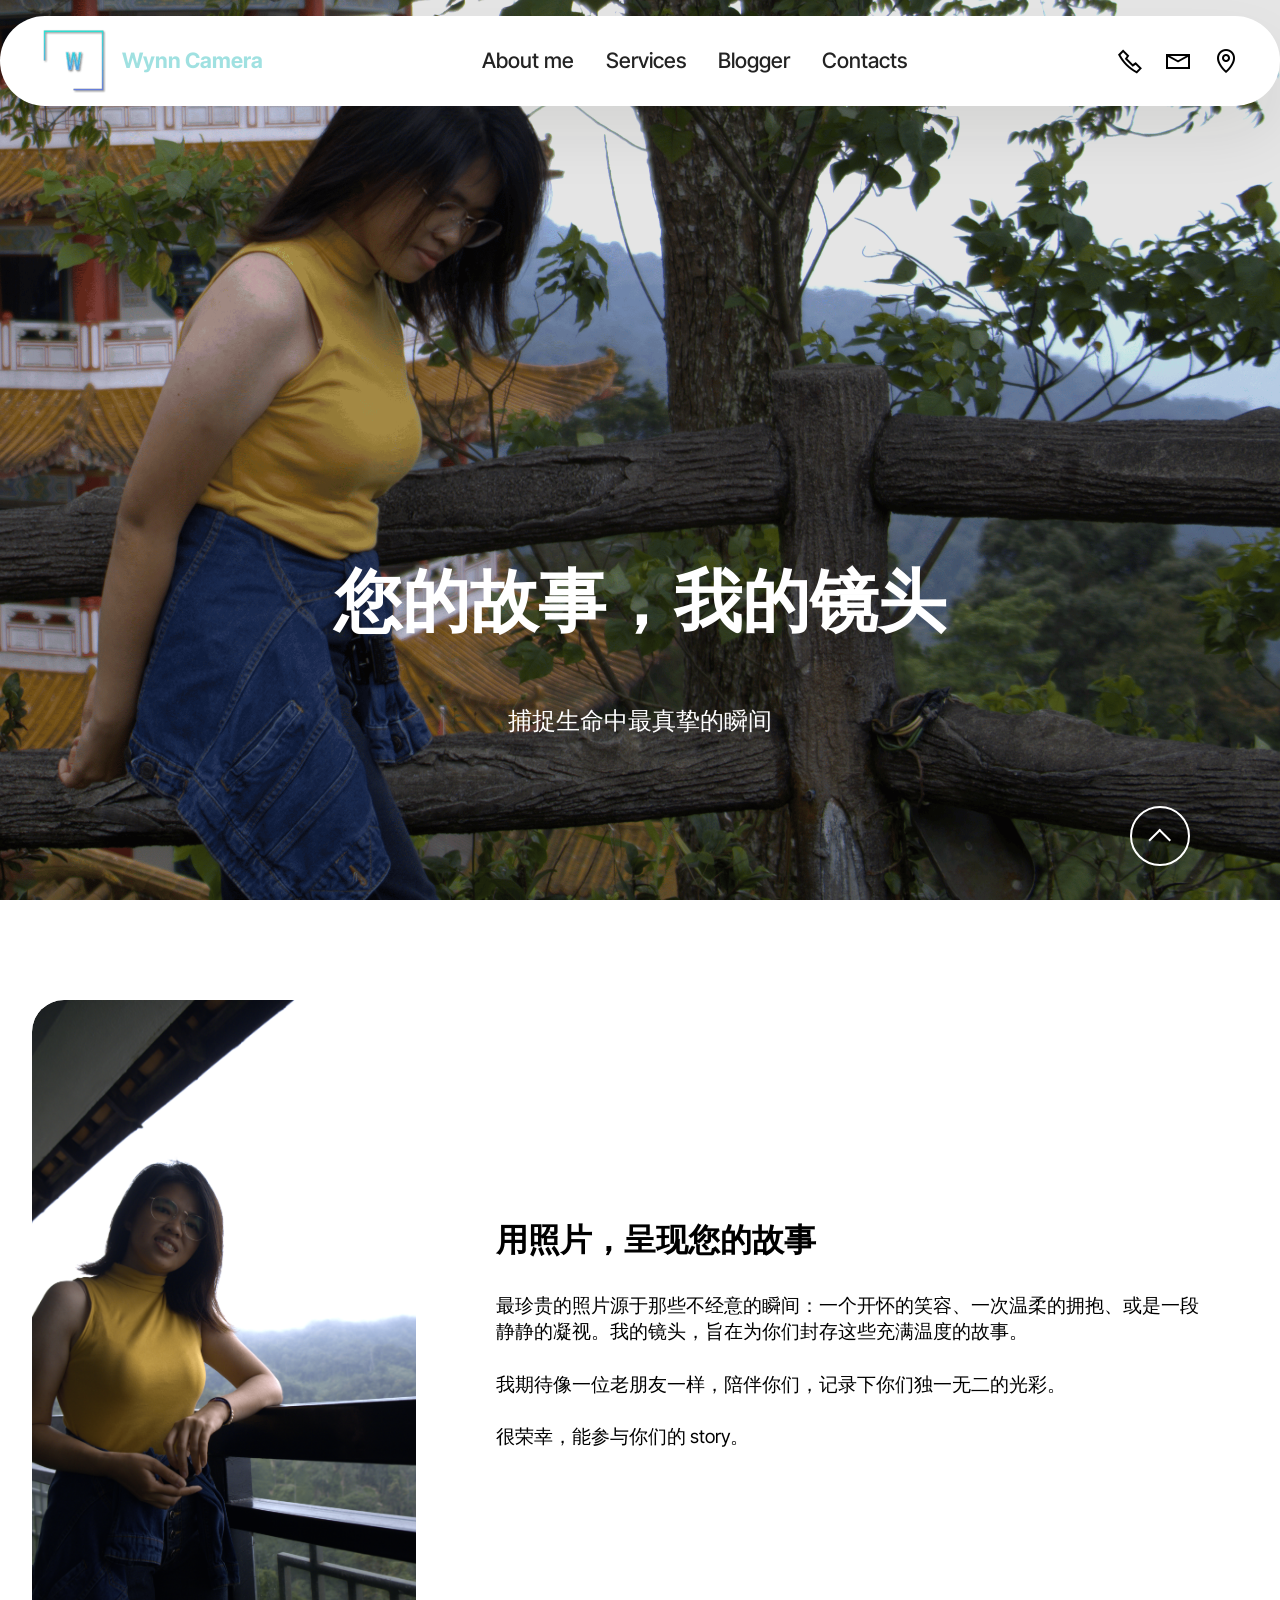
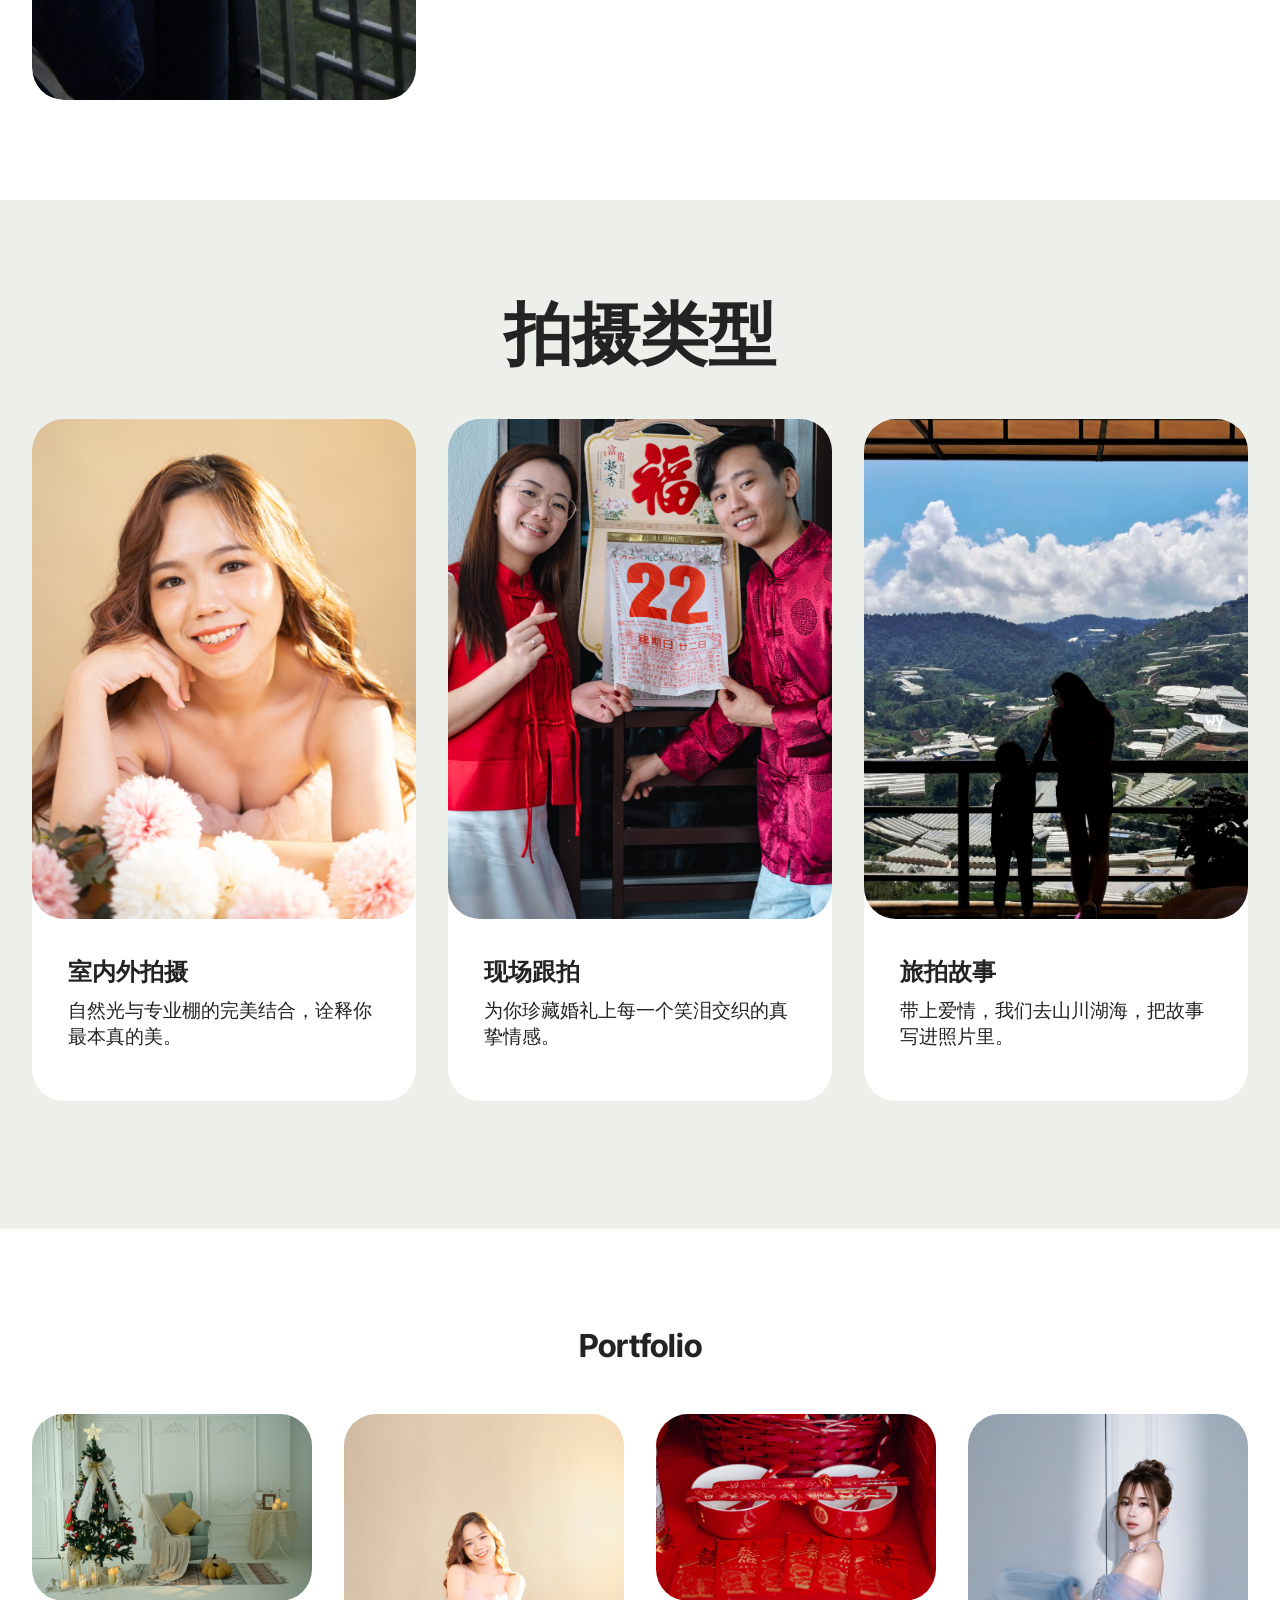
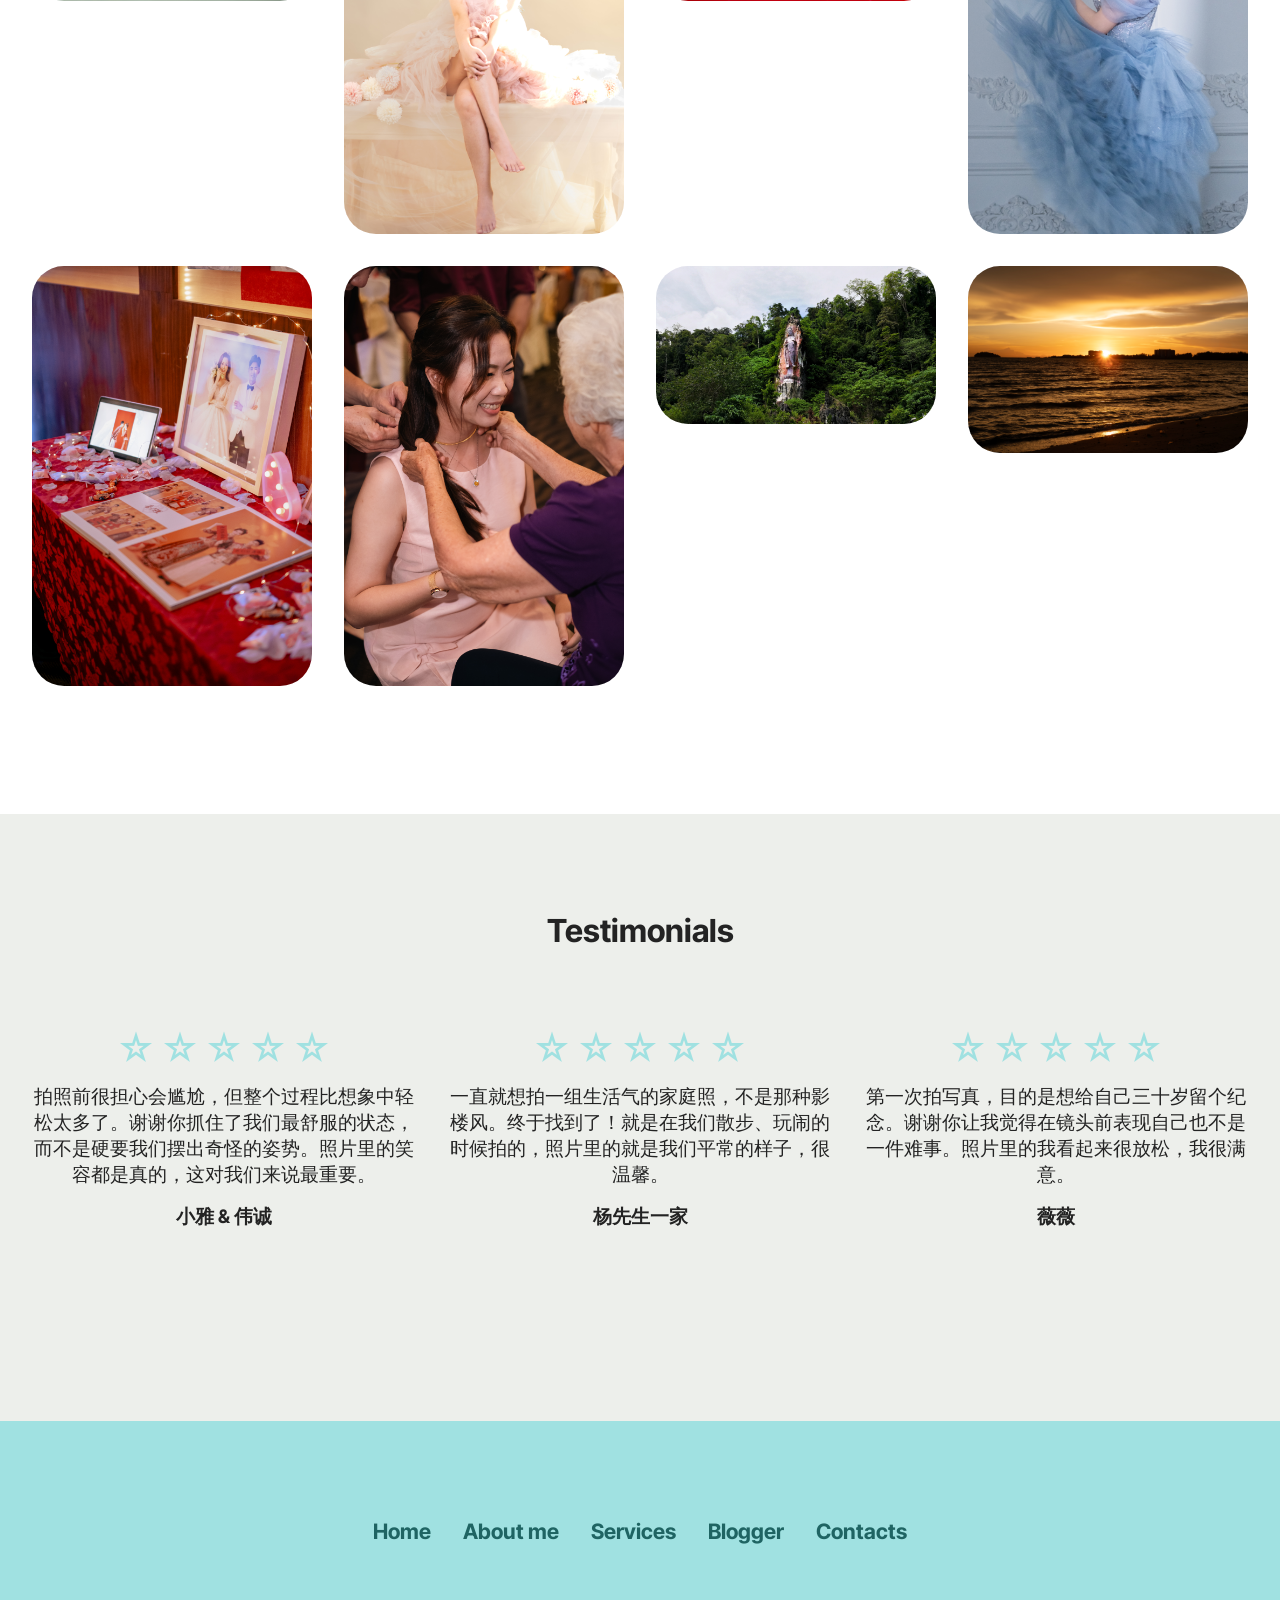
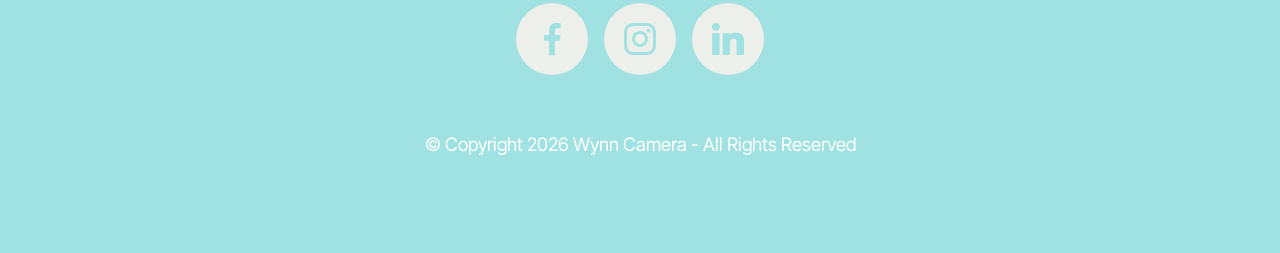
==== commit 4de527f4: "Update index.html" ====
--- a/index.html
+++ b/index.html
@@ -467,10 +467,9 @@
             </div>
         </div>
     </div>
-</section><section class="display-7" style="padding: 0;align-items: center;justify-content: center;flex-wrap: wrap;    align-content: center;display: flex;position: relative;height: 4rem;"><a href="https://mobiri.se/4191518" style="flex: 1 1;height: 4rem;position: absolute;width: 100%;z-index: 1;"><img alt="" style="height: 4rem;" src="[data-uri]"></a><p style="margin: 0;text-align: center;" class="display-7">&#8204;</p><a style="z-index:1" href="https://mobirise.com/builder/no-code-website-builder.html">No Code Website Builder</a></section><script src="assets/bootstrap/js/bootstrap.bundle.min.js"></script>  <script src="assets/smoothscroll/smooth-scroll.js"></script>  <script src="assets/ytplayer/index.js"></script>  <script src="assets/dropdown/js/navbar-dropdown.js"></script>  <script src="assets/masonry/masonry.pkgd.min.js"></script>  <script src="assets/imagesloaded/imagesloaded.pkgd.min.js"></script>  <script src="assets/theme/js/script.js"></script>  <script src="assets/gallery/player.min.js"></script>  <script src="assets/gallery/script.js"></script>  
-  
+</section>  
   
  <div id="scrollToTop" class="scrollToTop mbr-arrow-up"><a style="text-align: center;"><i class="mbr-arrow-up-icon mbr-arrow-up-icon-cm cm-icon cm-icon-smallarrow-up"></i></a></div>
     <input name="animation" type="hidden">
   </body>
-</html>+</html>
